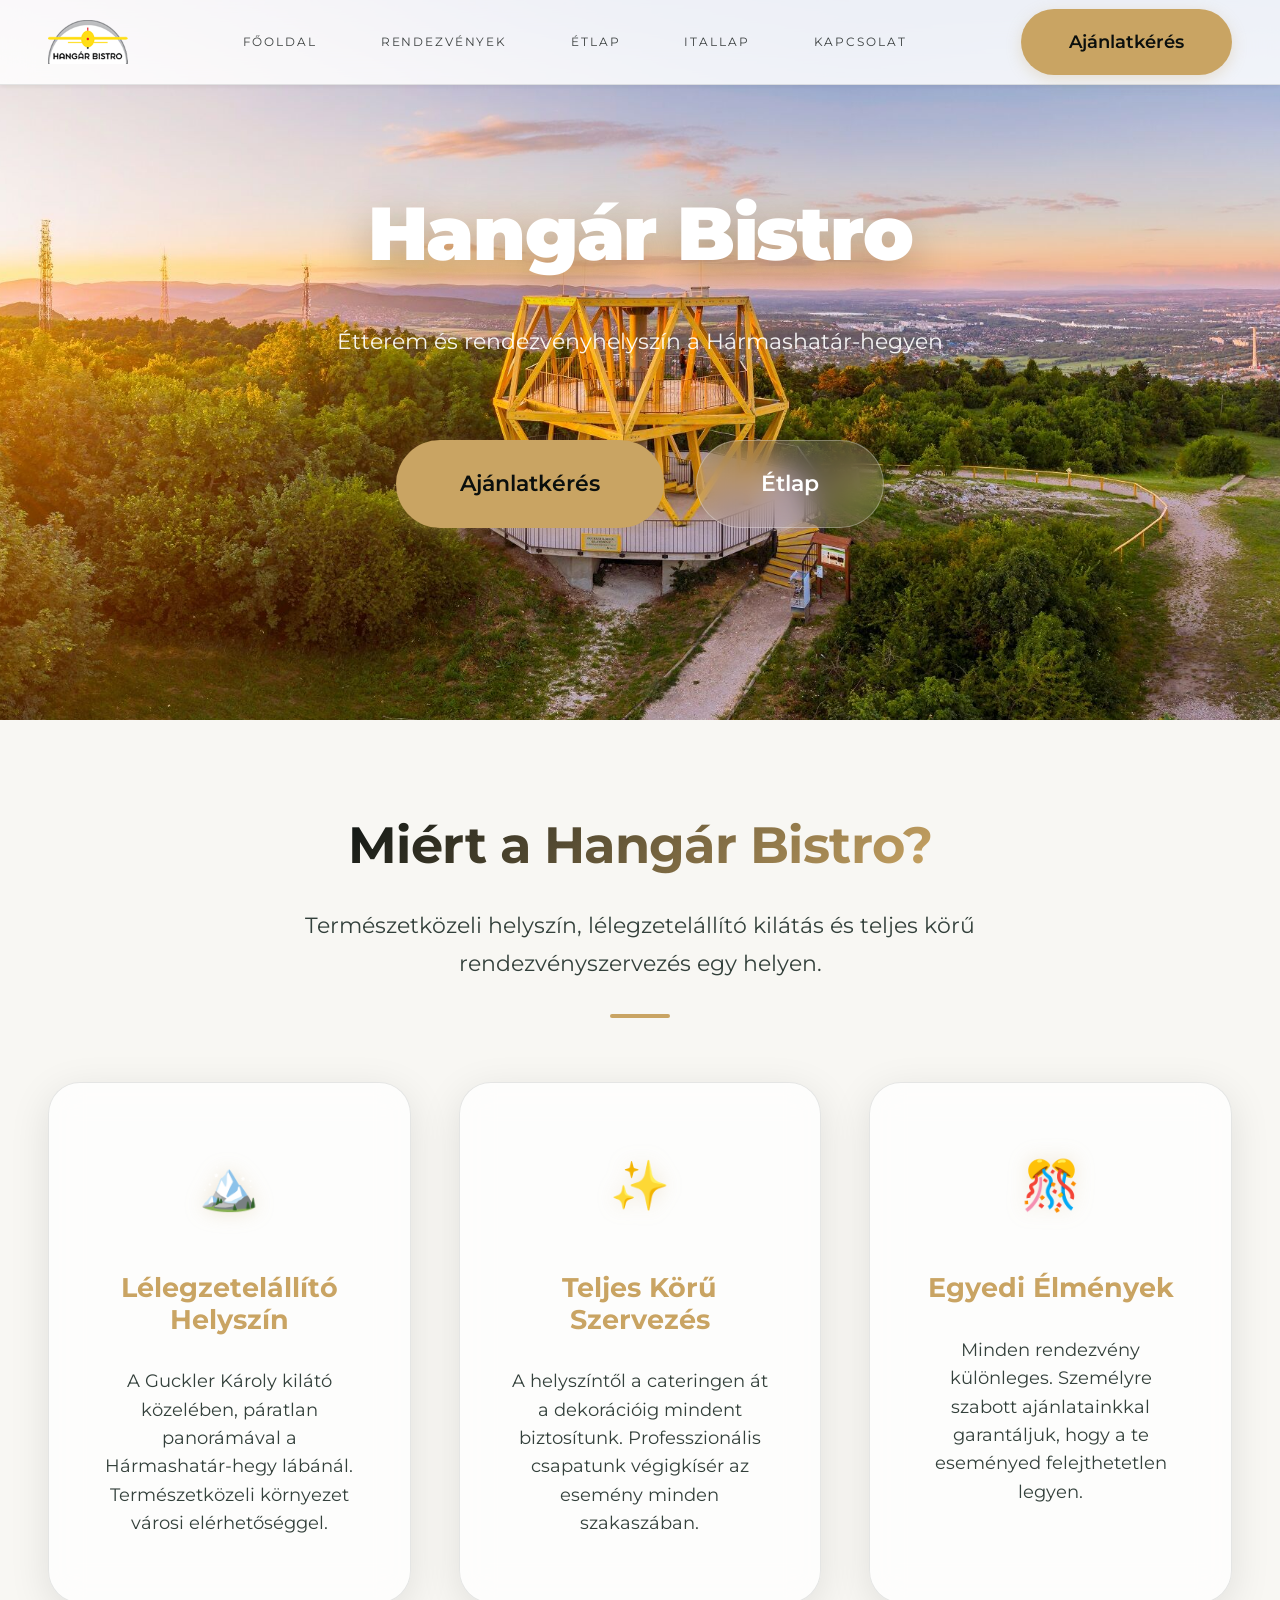
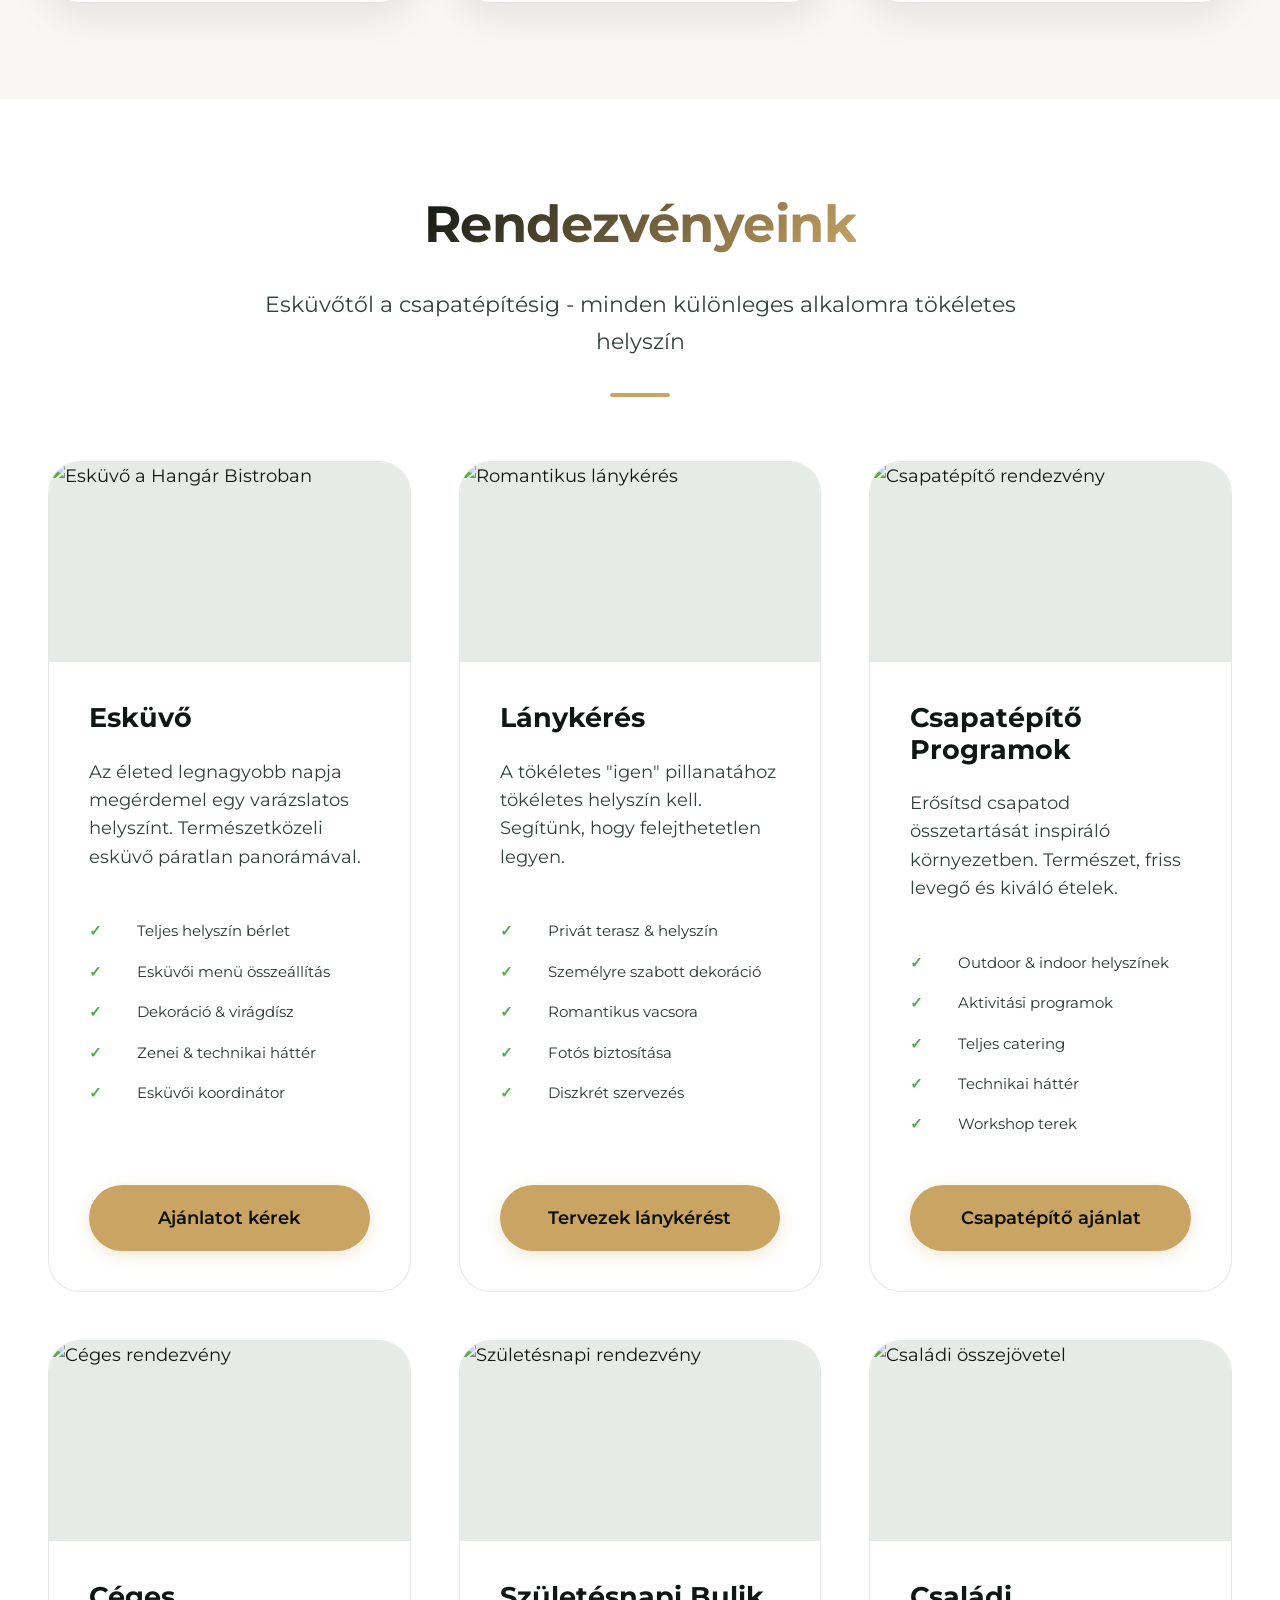
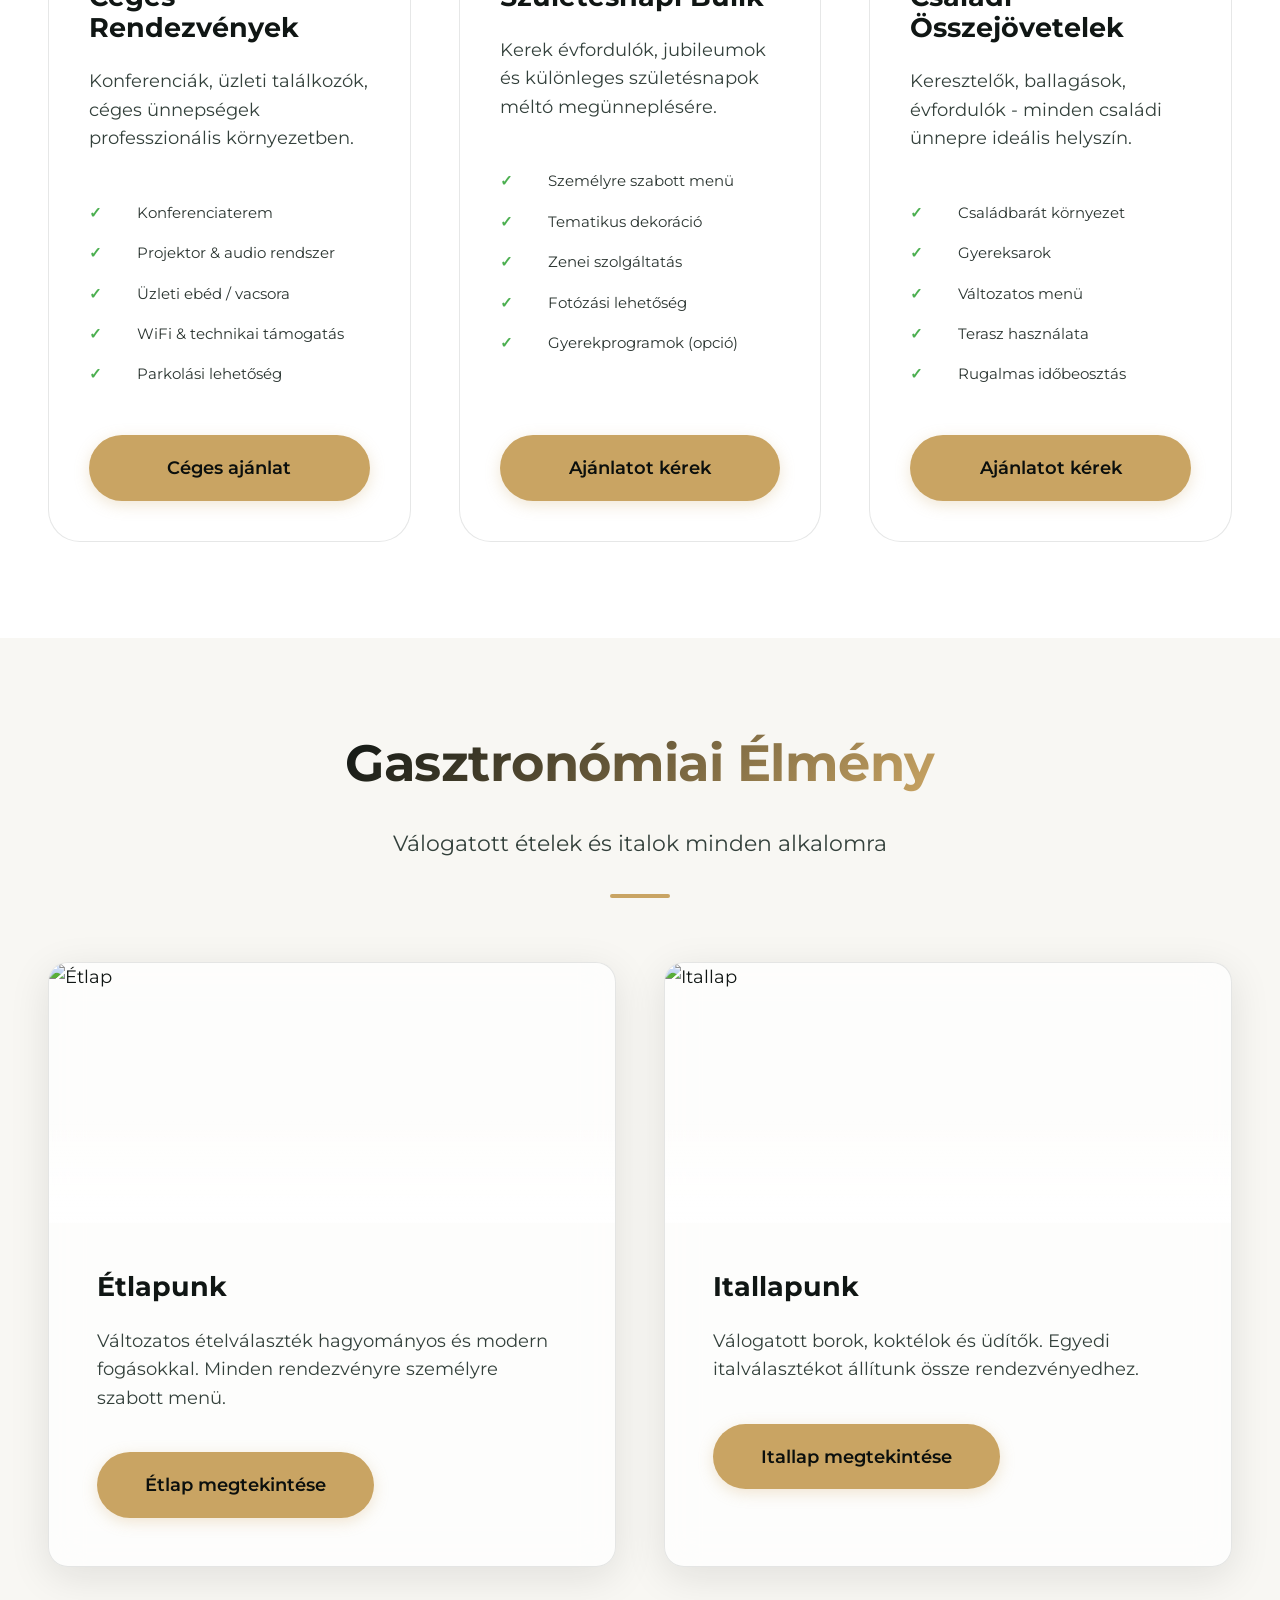
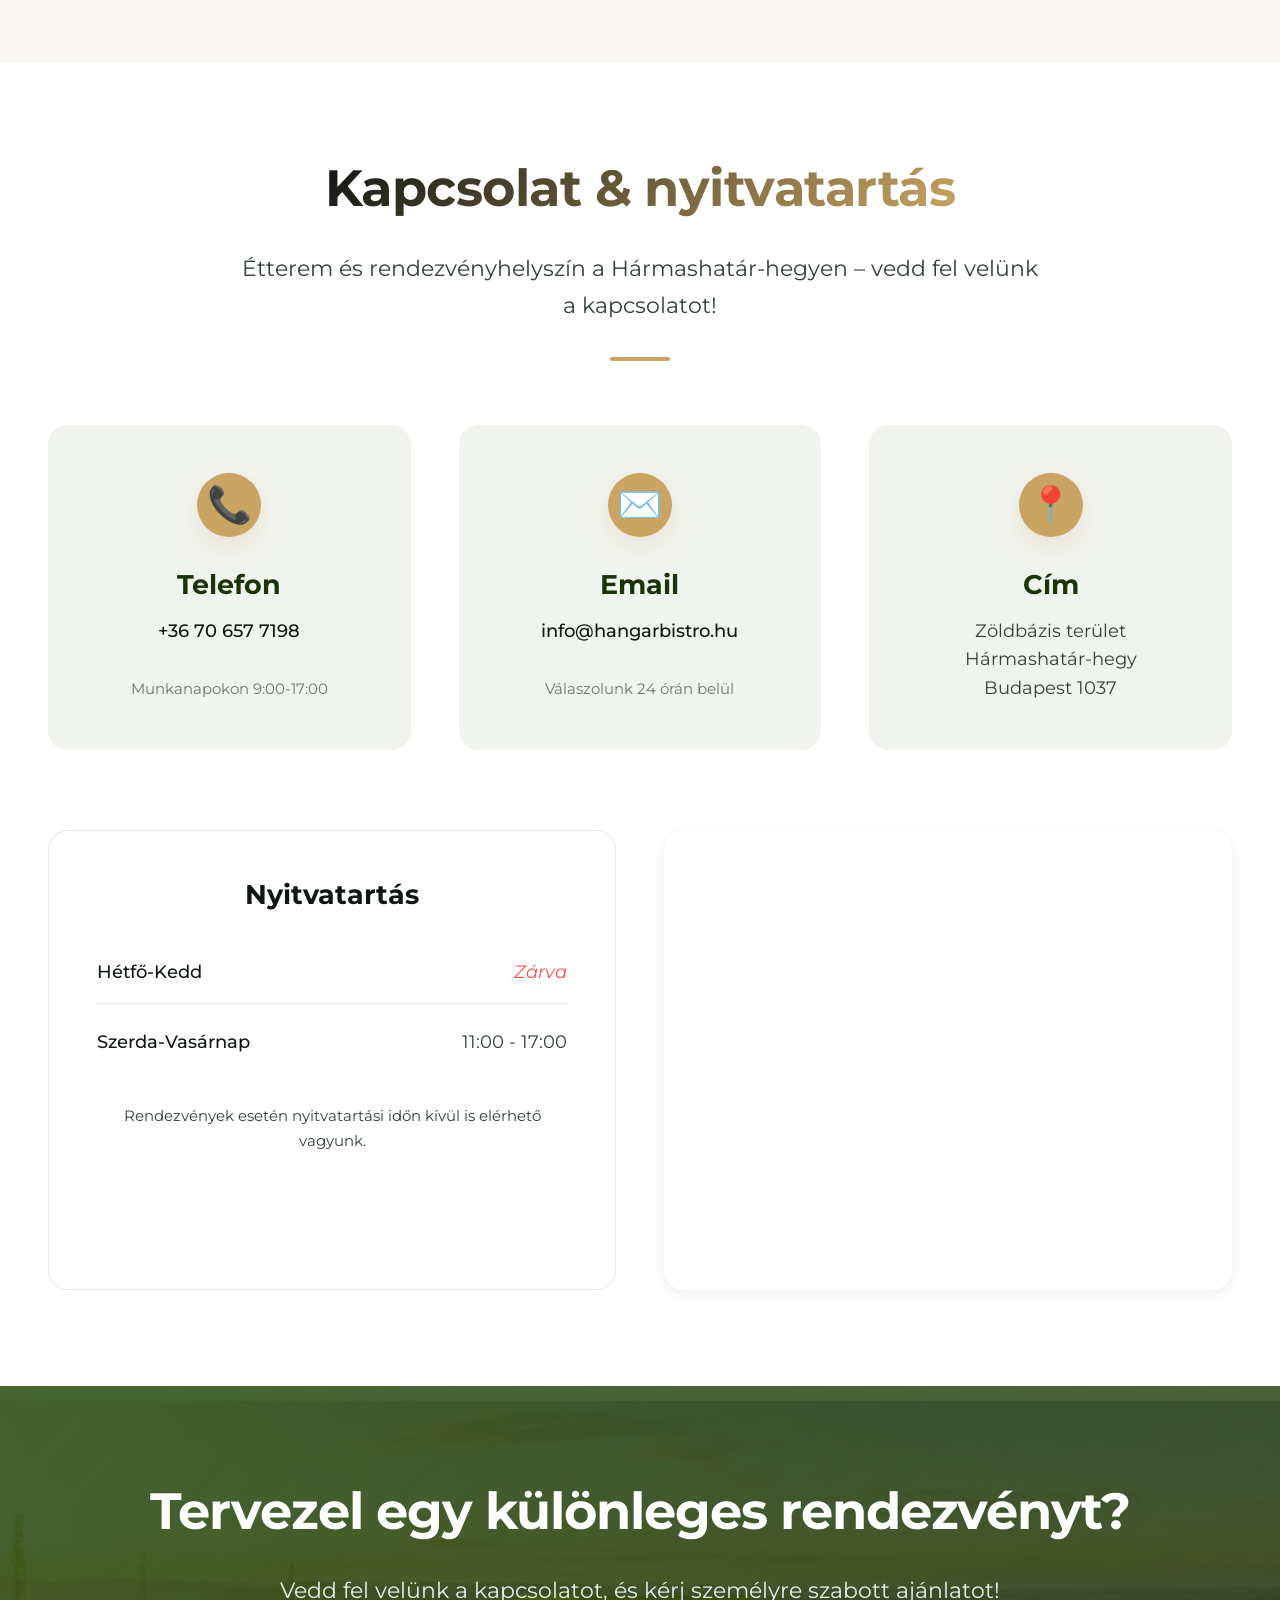
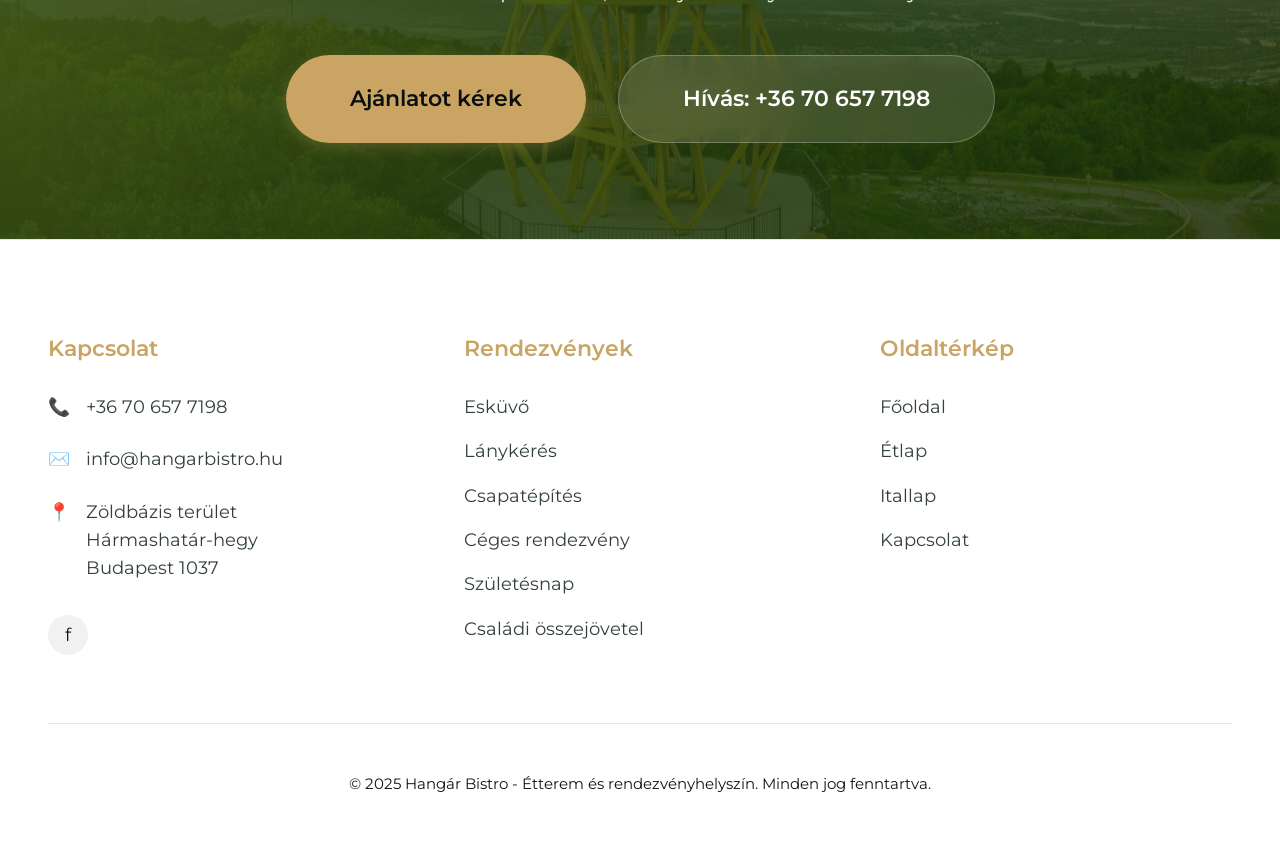
==== index.html @ ff241c0f "Initial commits" ====
<!DOCTYPE html>
<html lang="hu">

<head>
  <meta charset="UTF-8">
  <meta name="viewport" content="width=device-width, initial-scale=1.0">

  <!-- Primary Meta Tags -->
  <title>Hangár Bistro | Étterem és rendezvényhelyszín a Hármashatár-hegyen - Esküvő, Lánykérés, Csapatépítés</title>
  <meta name="title" content="Hangár Bistro | Étterem és rendezvényhelyszín a Hármashatár-hegyen">
  <meta name="description"
    content="Étterem és egyedi rendezvényhelyszín természetközeli környezetben. Esküvők, lánykérések, csapatépítő programok és céges rendezvények – lélegzetelállító kilátással a Hármashatár-hegyen.">
  <meta name="keywords"
    content="étterem budapest, rendezvényhelyszín budapest, esküvői helyszín, lánykérés helyszín, csapatépítés budapest, céges rendezvény, hármashatár-hegy, természetközeli rendezvény">

  <!-- Open Graph -->
  <meta property="og:type" content="website">
  <meta property="og:url" content="https://hangarbistro.hu/">
  <meta property="og:title" content="Hangár Bistro | Étterem és rendezvényhelyszín a Hármashatár-hegyen">
  <meta property="og:description"
    content="Étterem és egyedi rendezvényhelyszín természetközeli környezetben. Esküvők, lánykérések, csapatépítő programok és céges rendezvények.">
  <meta property="og:image" content="https://hangarbistro.hu/assets/images/hero/guckler-kilato.webp">

  <!-- Canonical -->
  <link rel="canonical" href="https://hangarbistro.hu/">

  <!-- Theme Color -->
  <meta name="theme-color" content="#F8F7F3">

  <!-- Fonts -->
  <link rel="preconnect" href="https://fonts.googleapis.com">
  <link rel="preconnect" href="https://fonts.gstatic.com" crossorigin>
  <link
    href="https://fonts.googleapis.com/css2?family=Montserrat:wght@400;500;600;700;800;900&family=Open+Sans:wght@400;500;600;700&display=swap"
    rel="stylesheet">

  <!-- Styles -->
  <link rel="stylesheet" href="/assets/css/variables.css">
  <link rel="stylesheet" href="/assets/css/reset.css">
  <link rel="stylesheet" href="/assets/css/base.css">
  <link rel="stylesheet" href="/assets/css/components.css">
  <link rel="stylesheet" href="/assets/css/layout.css">
  <link rel="stylesheet" href="/assets/css/pages.css">


  <!-- Structured Data -->
  <script type="application/ld+json">
  {
    "@context": "https://schema.org",
    "@type": ["Restaurant", "EventVenue"],
    "name": "Hangár Bistro",
    "image": "https://hangarbistro.hu/assets/images/hero/guckler-kilato.webp",
    "url": "https://hangarbistro.hu",
    "telephone": "+36706577198",
    "email": "info@hangarbistro.hu",
    "address": {
      "@type": "PostalAddress",
      "streetAddress": "Zöldbázis terület, Hármashatár-hegy",
      "addressLocality": "Budapest",
      "postalCode": "1037",
      "addressCountry": "HU"
    },
    "description": "Étterem és egyedi rendezvényhelyszín természetközeli környezetben - esküvők, lánykérések, csapatépítő programok és céges rendezvények",
    "sameAs": ["https://www.facebook.com/hangarbistro"]
  }
  </script>
</head>

<body>
  <a href="#main-content" class="skip-link">Ugrás a tartalomhoz</a>

  <!-- Navigation -->
  <header class="navbar">
    <div class="container navbar__container">
      <a href="/" class="navbar__logo">
        <img src="/assets/images/logo.png" alt="Hangár Bistro logó" width="150" height="50">
      </a>

      <nav class="navbar__menu" aria-label="Főmenü">
        <a href="/" class="navbar__link navbar__link--active">Főoldal</a>
        <a href="/rendezvények.html" class="navbar__link">Rendezvények</a>
        <a href="/etlap.html" class="navbar__link">Étlap</a>
        <a href="/itallap.html" class="navbar__link">Itallap</a>
        <a href="/#kapcsolat" class="navbar__link">Kapcsolat</a>
      </nav>

      <a href="/#kapcsolat" class="btn btn-primary navbar__cta">Ajánlatkérés</a>

      <button class="navbar__toggle" aria-label="Menü megnyitása" aria-expanded="false" aria-controls="mobile-menu">
        <span></span>
        <span></span>
        <span></span>
      </button>
    </div>

    <!-- Mobile Menu -->
    <nav class="navbar__mobile" id="mobile-menu" aria-hidden="true">
      <div class="navbar__mobile-header">
        <img src="/assets/images/logo.png" alt="Hangár Bistro" style="height: 34px;">
        <button class="navbar__mobile-close" aria-label="Menü bezárása">×</button>
      </div>
      <div class="navbar__mobile-menu">
        <a href="/" class="navbar__mobile-link navbar__mobile-link--active">Főoldal</a>
        <a href="/rendezvények.html" class="navbar__mobile-link">Rendezvények</a>
        <a href="/etlap.html" class="navbar__mobile-link">Étlap</a>
        <a href="/itallap.html" class="navbar__mobile-link">Itallap</a>
        <a href="/#kapcsolat" class="navbar__mobile-link">Kapcsolat</a>
      </div>
      <a href="/#kapcsolat" class="btn btn-primary btn-block">Ajánlatkérés</a>
    </nav>

    <div class="navbar__backdrop"></div>
  </header>

  <!-- Main Content -->
  <main id="main-content">

    <!-- Hero Section -->
    <section class="hero">
      <div class="parallax-layer parallax-layer--bg"></div>
      <div class="hero__overlay"></div>
      <div class="hero__content container">
        <h1 class="hero__title">Hangár Bistro</h1>
        <p class="hero__subtitle">Étterem és rendezvényhelyszín a Hármashatár-hegyen</p>
        <div class="hero__cta">
          <a href="/#kapcsolat" class="btn btn-primary btn-lg">Ajánlatkérés</a>
          <a href="/etlap.html" class="btn btn-secondary btn-lg">Étlap</a>
        </div>
      </div>
    </section>

    <!-- Features Section -->
    <section class="section">
      <div class="container">
        <div class="section__header">
          <h2 class="section__title">Miért a Hangár Bistro?</h2>
          <p class="section__subtitle">
            Természetközeli helyszín, lélegzetelállító kilátás és teljes körű rendezvényszervezés egy helyen.
          </p>
        </div>

        <div class="pillars">
          <div class="pillar">
            <div class="pillar__icon">🏔️</div>
            <h3 class="pillar__title">Lélegzetelállító Helyszín</h3>
            <p class="pillar__description">
              A Guckler Károly kilátó közelében, páratlan panorámával a Hármashatár-hegy lábánál. Természetközeli
              környezet városi elérhetőséggel.
            </p>
          </div>

          <div class="pillar">
            <div class="pillar__icon">✨</div>
            <h3 class="pillar__title">Teljes Körű Szervezés</h3>
            <p class="pillar__description">
              A helyszíntől a cateringen át a dekorációig mindent biztosítunk. Professzionális csapatunk végigkísér az
              esemény minden szakaszában.
            </p>
          </div>

          <div class="pillar">
            <div class="pillar__icon">🎊</div>
            <h3 class="pillar__title">Egyedi Élmények</h3>
            <p class="pillar__description">
              Minden rendezvény különleges. Személyre szabott ajánlatainkkal garantáljuk, hogy a te eseményed
              felejthetetlen legyen.
            </p>
          </div>
        </div>
      </div>
    </section>

    <!-- Event Types Section -->
    <section class="section section--alt">
      <div class="container">
        <div class="section__header">
          <h2 class="section__title">Rendezvényeink</h2>
          <p class="section__subtitle">
            Esküvőtől a csapatépítésig - minden különleges alkalomra tökéletes helyszín
          </p>
        </div>

        <div class="grid grid--3">
          <!-- Esküvő -->
          <article class="service-card">
            <div class="service-card__image">
              <img src="https://images.unsplash.com/photo-1519741497674-611481863552?w=800&q=80"
                alt="Esküvő a Hangár Bistroban" width="800" height="600" loading="lazy">
            </div>
            <div class="service-card__content">
              <h3 class="service-card__title">Esküvő</h3>
              <p class="service-card__description">
                Az életed legnagyobb napja megérdemel egy varázslatos helyszínt. Természetközeli esküvő páratlan
                panorámával.
              </p>
              <ul class="service-card__features">
                <li>Teljes helyszín bérlet</li>
                <li>Esküvői menü összeállítás</li>
                <li>Dekoráció & virágdísz</li>
                <li>Zenei & technikai háttér</li>
                <li>Esküvői koordinátor</li>
              </ul>
              <div class="service-card__cta">
                <a href="/#kapcsolat" class="btn btn-primary btn-block">Ajánlatot kérek</a>
              </div>
            </div>
          </article>

          <!-- Lánykérés -->
          <article class="service-card">
            <div class="service-card__image">
              <img src="https://images.unsplash.com/photo-1522673607200-164d1b6ce486?w=800&q=80"
                alt="Romantikus lánykérés" width="800" height="600" loading="lazy">
            </div>
            <div class="service-card__content">
              <h3 class="service-card__title">Lánykérés</h3>
              <p class="service-card__description">
                A tökéletes "igen" pillanatához tökéletes helyszín kell. Segítünk, hogy felejthetetlen legyen.
              </p>
              <ul class="service-card__features">
                <li>Privát terasz & helyszín</li>
                <li>Személyre szabott dekoráció</li>
                <li>Romantikus vacsora</li>
                <li>Fotós biztosítása</li>
                <li>Diszkrét szervezés</li>
              </ul>
              <div class="service-card__cta">
                <a href="/#kapcsolat" class="btn btn-primary btn-block">Tervezek lánykérést</a>
              </div>
            </div>
          </article>

          <!-- Csapatépítő -->
          <article class="service-card">
            <div class="service-card__image">
              <img src="https://images.unsplash.com/photo-1552664730-d307ca884978?w=800&q=80"
                alt="Csapatépítő rendezvény" width="800" height="600" loading="lazy">
            </div>
            <div class="service-card__content">
              <h3 class="service-card__title">Csapatépítő Programok</h3>
              <p class="service-card__description">
                Erősítsd csapatod összetartását inspiráló környezetben. Természet, friss levegő és kiváló ételek.
              </p>
              <ul class="service-card__features">
                <li>Outdoor & indoor helyszínek</li>
                <li>Aktivitási programok</li>
                <li>Teljes catering</li>
                <li>Technikai háttér</li>
                <li>Workshop terek</li>
              </ul>
              <div class="service-card__cta">
                <a href="/#kapcsolat" class="btn btn-primary btn-block">Csapatépítő ajánlat</a>
              </div>
            </div>
          </article>

          <!-- Céges rendezvény -->
          <article class="service-card">
            <div class="service-card__image">
              <img src="https://images.unsplash.com/photo-1511795409834-ef04bbd61622?w=800&q=80" alt="Céges rendezvény"
                width="800" height="600" loading="lazy">
            </div>
            <div class="service-card__content">
              <h3 class="service-card__title">Céges Rendezvények</h3>
              <p class="service-card__description">
                Konferenciák, üzleti találkozók, céges ünnepségek professzionális környezetben.
              </p>
              <ul class="service-card__features">
                <li>Konferenciaterem</li>
                <li>Projektor & audio rendszer</li>
                <li>Üzleti ebéd / vacsora</li>
                <li>WiFi & technikai támogatás</li>
                <li>Parkolási lehetőség</li>
              </ul>
              <div class="service-card__cta">
                <a href="/#kapcsolat" class="btn btn-primary btn-block">Céges ajánlat</a>
              </div>
            </div>
          </article>

          <!-- Születésnap -->
          <article class="service-card">
            <div class="service-card__image">
              <img src="https://images.unsplash.com/photo-1530103043960-ef38714abb15?w=800&q=80"
                alt="Születésnapi rendezvény" width="800" height="600" loading="lazy">
            </div>
            <div class="service-card__content">
              <h3 class="service-card__title">Születésnapi Bulik</h3>
              <p class="service-card__description">
                Kerek évfordulók, jubileumok és különleges születésnapok méltó megünneplésére.
              </p>
              <ul class="service-card__features">
                <li>Személyre szabott menü</li>
                <li>Tematikus dekoráció</li>
                <li>Zenei szolgáltatás</li>
                <li>Fotózási lehetőség</li>
                <li>Gyerekprogramok (opció)</li>
              </ul>
              <div class="service-card__cta">
                <a href="/#kapcsolat" class="btn btn-primary btn-block">Ajánlatot kérek</a>
              </div>
            </div>
          </article>

          <!-- Családi rendezvények -->
          <article class="service-card">
            <div class="service-card__image">
              <img src="https://images.unsplash.com/photo-1511795409834-ef04bbd61622?w=800&q=80"
                alt="Családi összejövetel" width="800" height="600" loading="lazy">
            </div>
            <div class="service-card__content">
              <h3 class="service-card__title">Családi Összejövetelek</h3>
              <p class="service-card__description">
                Keresztelők, ballagások, évfordulók - minden családi ünnepre ideális helyszín.
              </p>
              <ul class="service-card__features">
                <li>Családbarát környezet</li>
                <li>Gyereksarok</li>
                <li>Változatos menü</li>
                <li>Terasz használata</li>
                <li>Rugalmas időbeosztás</li>
              </ul>
              <div class="service-card__cta">
                <a href="/#kapcsolat" class="btn btn-primary btn-block">Ajánlatot kérek</a>
              </div>
            </div>
          </article>
        </div>
      </div>
    </section>

    <!-- Étlap & Itallap CTA -->
    <section class="section">
      <div class="container">
        <div class="section__header">
          <h2 class="section__title">Gasztronómiai Élmény</h2>
          <p class="section__subtitle">
            Válogatott ételek és italok minden alkalomra
          </p>
        </div>

        <div class="grid grid--2">
          <div class="card">
            <div class="card__image">
              <img src="https://images.unsplash.com/photo-1414235077428-338989a2e8c0?w=800&q=80" alt="Étlap" width="800"
                height="600" loading="lazy">
            </div>
            <div class="card__content">
              <h3 class="card__title">Étlapunk</h3>
              <p class="card__description">
                Változatos ételválaszték hagyományos és modern fogásokkal. Minden rendezvényre személyre szabott menü.
              </p>
              <a href="/etlap.html" class="btn btn-primary">Étlap megtekintése</a>
            </div>
          </div>

          <div class="card">
            <div class="card__image">
              <img src="https://images.unsplash.com/photo-1514362545857-3bc16c4c7d1b?w=800&q=80" alt="Itallap"
                width="800" height="600" loading="lazy">
            </div>
            <div class="card__content">
              <h3 class="card__title">Itallapunk</h3>
              <p class="card__description">
                Válogatott borok, koktélok és üdítők. Egyedi italválasztékot állítunk össze rendezvényedhez.
              </p>
              <a href="/itallap.html" class="btn btn-primary">Itallap megtekintése</a>
            </div>
          </div>
        </div>
      </div>
    </section>

    <!-- Kapcsolat + Nyitvatartás -->
    <section class="section section--alt" id="kapcsolat">
      <div class="container">
        <div class="section__header">
          <h2 class="section__title">Kapcsolat & nyitvatartás</h2>
          <p class="section__subtitle">
            Étterem és rendezvényhelyszín a Hármashatár-hegyen – vedd fel velünk a kapcsolatot!
          </p>
        </div>

        <div class="contact-methods">
          <div class="contact-method">
            <div class="contact-method__icon">📞</div>
            <h3 class="contact-method__title">Telefon</h3>
            <p class="contact-method__link">
              <a href="tel:+36706577198">+36 70 657 7198</a>
            </p>
            <p style="font-size: var(--font-size-sm); color: var(--color-text-muted); margin-top: var(--space-2);">
              Munkanapokon 9:00-17:00
            </p>
          </div>

          <div class="contact-method">
            <div class="contact-method__icon">✉️</div>
            <h3 class="contact-method__title">Email</h3>
            <p class="contact-method__link">
              <a href="mailto:info@hangarbistro.hu">info@hangarbistro.hu</a>
            </p>
            <p style="font-size: var(--font-size-sm); color: var(--color-text-muted); margin-top: var(--space-2);">
              Válaszolunk 24 órán belül
            </p>
          </div>

          <div class="contact-method">
            <div class="contact-method__icon">📍</div>
            <h3 class="contact-method__title">Cím</h3>
            <p style="color: var(--color-text-secondary); text-align: center; margin: 0;">
              Zöldbázis terület<br>
              Hármashatár-hegy<br>
              Budapest 1037
            </p>
          </div>
        </div>

        <div class="grid grid--2 contact-info-grid" style="margin-top: var(--space-8);">
          <div class="opening-hours">
            <h3 class="opening-hours__title">Nyitvatartás</h3>
            <ul class="opening-hours__list">
              <li class="opening-hours__item">
                <span class="opening-hours__day">Hétfő-Kedd</span>
                <span class="opening-hours__time opening-hours__time--closed">Zárva</span>
              </li>
              <li class="opening-hours__item">
                <span class="opening-hours__day">Szerda-Vasárnap</span>
                <span class="opening-hours__time">11:00 - 17:00</span>
              </li>
            </ul>
            <p style="text-align: center; margin-top: var(--space-4); color: var(--color-text-secondary); font-size: var(--font-size-sm);">
              Rendezvények esetén nyitvatartási időn kívül is elérhető vagyunk.
            </p>
          </div>

          <div class="location-map">
            <iframe
              src="https://www.google.com/maps/embed?pb=!1m18!1m12!1m3!1d21442.87!2d19.0124!3d47.5698!2m3!1f0!2f0!3f0!3m2!1i1024!2i768!4f13.1!3m3!1m2!1s0x0%3A0x0!2zNDfCsDM0JzExLjMiTiAxOcKwMDAnNDQuNiJF!5e0!3m2!1shu!2shu!4v1234567890"
              width="100%" height="450" style="border:0;" allowfullscreen="" loading="lazy"
              referrerpolicy="no-referrer-when-downgrade" title="Hangár Bistro helyszín térképen"></iframe>
          </div>
        </div>

      </div>
    </section>

    <!-- CTA Banner -->
    <section class="cta-banner">
      <div class="container">
        <h2 class="cta-banner__title">Tervezel egy különleges rendezvényt?</h2>
        <p class="cta-banner__subtitle">
          Vedd fel velünk a kapcsolatot, és kérj személyre szabott ajánlatot!
        </p>
        <div class="cta-banner__actions">
          <a href="/#kapcsolat" class="btn btn-primary btn-lg">Ajánlatot kérek</a>
          <a href="tel:+36706577198" class="btn btn-secondary btn-lg">Hívás: +36 70 657 7198</a>
        </div>
      </div>
    </section>

  </main>

  <!-- Footer -->
  <footer class="footer">
    <div class="container">
      <div class="footer__content">
        <div class="footer__column">
          <h3>Kapcsolat</h3>
          <div class="footer__contact-item">
            <span>📞</span>
            <div><a href="tel:+36706577198">+36 70 657 7198</a></div>
          </div>
          <div class="footer__contact-item">
            <span>✉️</span>
            <div><a href="mailto:info@hangarbistro.hu">info@hangarbistro.hu</a></div>
          </div>
          <div class="footer__contact-item">
            <span>📍</span>
            <div>Zöldbázis terület<br>Hármashatár-hegy<br>Budapest 1037</div>
          </div>
          <div class="footer__social">
            <a href="https://www.facebook.com/hangarbistro" class="footer__social-link" aria-label="Facebook"
              target="_blank" rel="noopener">
              <span>f</span>
            </a>
          </div>
        </div>

        <div class="footer__column">
          <h3>Rendezvények</h3>
          <a href="/rendezvények.html" class="footer__link">Esküvő</a>
          <a href="/rendezvények.html" class="footer__link">Lánykérés</a>
          <a href="/rendezvények.html" class="footer__link">Csapatépítés</a>
          <a href="/rendezvények.html" class="footer__link">Céges rendezvény</a>
          <a href="/rendezvények.html" class="footer__link">Születésnap</a>
          <a href="/rendezvények.html" class="footer__link">Családi összejövetel</a>
        </div>

        <div class="footer__column">
          <h3>Oldaltérkép</h3>
          <a href="/" class="footer__link">Főoldal</a>
          <a href="/etlap.html" class="footer__link">Étlap</a>
          <a href="/itallap.html" class="footer__link">Itallap</a>
          <a href="/#kapcsolat" class="footer__link">Kapcsolat</a>
        </div>
      </div>

      <div class="footer__bottom">
        <p>&copy; 2025 Hangár Bistro - Étterem és rendezvényhelyszín. Minden jog fenntartva.</p>
      </div>
    </div>
  </footer>

  <!-- Scripts -->
  <script>
    // Hero parallax: csak függőleges (fel-le) mozgás, remegés nélkül.
    (function () {
      'use strict';

      const navbar = document.querySelector('.navbar');
      const hero = document.querySelector('.hero');
      const bgLayer = document.querySelector('.parallax-layer--bg');
      if (!navbar && (!hero || !bgLayer)) return;

      let ticking = false;

      function update() {
        ticking = false;

        if (navbar) {
          if (window.scrollY > 50) navbar.classList.add('navbar--scrolled');
          else navbar.classList.remove('navbar--scrolled');
        }

        if (!hero || !bgLayer) return;

        const scrollTop = window.pageYOffset || document.documentElement.scrollTop || 0;
        const heroHeight = Math.max(1, hero.offsetHeight);
        const clamped = Math.min(scrollTop, heroHeight);
        const y = clamped * 0.32;

        bgLayer.style.transform = `translate3d(0, ${y}px, 0) scale(1.1)`;
      }

      function requestTick() {
        if (ticking) return;
        ticking = true;
        window.requestAnimationFrame(update);
      }

      window.addEventListener('scroll', requestTick, { passive: true });
      window.addEventListener('resize', requestTick);
      requestTick();
    })();
  </script>
  <script src="/assets/js/navigation.js" defer></script>
  <script src="/assets/js/main.js" defer></script>
</body>

</html>
---- assets/css/variables.css ----
/* ================================
   HANGÁR BISTRO - DESIGN TOKENS
   ================================ */

:root {
  /* ========== COLOR PALETTE ========== */
  /* Elegant Daylight - Bright, Clean, Premium */

  /* Backgrounds */
  --color-bg-primary: #F8F7F3;
  --color-bg-secondary: #FFFFFF;
  --color-bg-tertiary: #F1F3EF;

  /* Text Colors */
  --color-text-primary: #101614;
  --color-text-secondary: #33403B;
  --color-text-muted: #6B7872;
  --color-text-dark: #0B0F0D;

  /* Accent - Champagne Gold */
  --color-accent: #C9A463;
  --color-accent-hover: #D4B475;
  --color-accent-light: #F2D9A7;
  --color-accent-glow: rgba(201, 164, 99, 0.28);

  /* Glassmorphism Tokens */
  --glass-bg: rgba(255, 255, 255, 0.72);
  --glass-border: rgba(16, 22, 20, 0.10);
  --glass-blur: blur(16px);
  --glass-shadow: 0 10px 40px rgba(16, 22, 20, 0.10);

  /* Neutrals */
  --color-white: #FFFFFF;
  --color-black: #000000;

  /* Legacy color mappings for compatibility */
  --color-primary: #2D5016;
  --color-primary-light: #3D6B20;
  --color-primary-dark: #1A3309;
  --color-secondary: var(--color-accent);

  /* Grays */
  --color-gray-100: #F3F5F3;
  --color-gray-200: #E7EBE8;
  --color-gray-300: #D4DBD7;
  --color-gray-400: #A7B2AC;
  --color-gray-500: #6B7872;
  --color-gray-600: #4B5A54;
  --color-gray-700: #2B3531;
  --color-gray-800: #101614;
  --color-light: #F1F3EF;

  /* Semantic Colors */
  --color-success: #4CAF50;
  --color-error: #FF5252;
  --color-warning: #FFAB40;
  --color-info: #40C4FF;


  /* ========== TYPOGRAPHY ========== */

  /* Font Families */
  --font-heading: 'Montserrat', sans-serif;
  --font-body: 'Montserrat', sans-serif;

  /* Font Sizes - Refined Fluid Typography */
  --font-size-xs: clamp(0.75rem, 0.05vw + 0.74rem, 0.8rem);
  --font-size-sm: clamp(0.875rem, 0.13vw + 0.85rem, 1rem);
  --font-size-base: clamp(1rem, 0.2vw + 0.95rem, 1.125rem);
  --font-size-lg: clamp(1.125rem, 0.4vw + 1.03rem, 1.375rem);
  --font-size-xl: clamp(1.25rem, 0.7vw + 1.15rem, 1.75rem);
  --font-size-2xl: clamp(1.5rem, 1.2vw + 1.3rem, 2.5rem);
  --font-size-3xl: clamp(2rem, 2vw + 1.6rem, 3.5rem);
  --font-size-4xl: clamp(2.5rem, 4vw + 1.5rem, 5.5rem);

  /* Font Weights */
  --font-weight-regular: 400;
  --font-weight-medium: 500;
  --font-weight-semibold: 600;
  --font-weight-bold: 700;
  --font-weight-black: 900;

  /* Line Heights */
  --line-height-tight: 1.15;
  --line-height-base: 1.6;
  --line-height-relaxed: 1.75;

  /* Letter Spacing */
  --letter-spacing-tight: -0.02em;


  /* ========== SPACING ========== */

  --space-0: 0;
  --space-1: 0.5rem;
  --space-2: 1rem;
  --space-3: 1.5rem;
  --space-4: 2rem;
  --space-5: 2.5rem;
  --space-6: 3rem;
  --space-8: 4rem;
  --space-10: 5rem;
  --space-12: 6rem;
  --space-16: 8rem;
  --space-20: 10rem;
  --space-24: 12rem;

  /* Container Widths */
  --container-sm: 768px;
  --container-md: 1024px;
  --container-lg: 1280px;
  --container-xl: 1440px;

  /* Readability */
  --content-width: 720px;


  /* ========== BORDER RADIUS ========== */

  --radius-sm: 0.375rem;
  --radius-base: 0.75rem;
  --radius-lg: 1.25rem;
  --radius-xl: 2rem;
  --radius-full: 9999px;


  /* ========== SHADOWS ========== */

  --shadow-sm: 0 2px 4px rgba(16, 22, 20, 0.06);
  --shadow-base: 0 4px 12px rgba(16, 22, 20, 0.08);
  --shadow-md: 0 8px 24px rgba(16, 22, 20, 0.12);
  --shadow-lg: 0 16px 48px rgba(16, 22, 20, 0.14);
  --shadow-xl: 0 24px 64px rgba(16, 22, 20, 0.18);
  --shadow-glow: 0 0 18px var(--color-accent-glow);


  /* ========== TRANSITIONS ========== */

  --transition-fast: 200ms cubic-bezier(0.4, 0, 0.2, 1);
  --transition-base: 400ms cubic-bezier(0.4, 0, 0.2, 1);
  --transition-slow: 700ms cubic-bezier(0.4, 0, 0.2, 1);

  --ease-in: cubic-bezier(0.4, 0, 1, 1);
  --ease-out: cubic-bezier(0, 0, 0.2, 1);
  --ease-in-out: cubic-bezier(0.4, 0, 0.2, 1);


  /* ========== Z-INDEX SCALE ========== */

  --z-below: -1;
  --z-default: 1;
  --z-dropdown: 100;
  --z-sticky: 200;
  --z-fixed: 300;
  --z-modal-backdrop: 400;
  --z-modal: 500;
  --z-popover: 600;
  --z-tooltip: 700;


  /* ========== BREAKPOINTS ========== */
  /* Használat media query-ben: @media (min-width: 768px) { ... } */

  --breakpoint-sm: 640px;
  --breakpoint-md: 768px;
  --breakpoint-lg: 1024px;
  --breakpoint-xl: 1280px;
  --breakpoint-2xl: 1536px;
}


/* ========== DARK MODE SUPPORT (későbbi használatra) ========== */

@media (prefers-color-scheme: dark) {
  /* Jelenleg nem használjuk, de előkészítve */
}
---- assets/css/base.css ----
/* ================================
html {
  font-size: 100%;
  box-sizing: border-box;
  scroll-behavior: smooth;
}

*, *::before, *::after {
  box-sizing: inherit;
}

/* Body */
body {
  font-family: var(--font-body);
  font-size: var(--font-size-base);
  line-height: var(--line-height-base);
  color: var(--color-text-primary);
  background-color: var(--color-bg-primary);
  -webkit-font-smoothing: antialiased;
  -moz-osx-font-smoothing: grayscale;
  overflow-x: hidden;
}

/* Typography */
/* Typography Base */
h1,
h2,
h3,
h4,
h5,
h6 {
  font-family: var(--font-heading);
  font-weight: var(--font-weight-bold);
  line-height: var(--line-height-tight);
  color: var(--color-text-primary);
  margin-top: 0;
  margin-bottom: var(--space-3);
}

h1 {
  font-size: var(--font-size-4xl);
  letter-spacing: var(--letter-spacing-tight);
}

h2 {
  font-size: var(--font-size-3xl);
  letter-spacing: var(--letter-spacing-tight);
}

h3 {
  font-size: var(--font-size-2xl);
}

h4 {
  font-size: var(--font-size-xl);
}

h5 {
  font-size: var(--font-size-lg);
}

h6 {
  font-size: var(--font-size-base);
}

p {
  margin-bottom: var(--space-4);
  color: var(--color-text-primary);
}

p:last-child {
  margin-bottom: 0;
}

/* Strong & Emphasis */
strong,
b {
  font-weight: var(--font-weight-semibold);
  color: var(--color-text-primary);
}

em,
i {
  font-style: italic;
}

/* Links */
a {
  color: var(--color-text-primary);
  text-decoration: none;
  transition: color var(--transition-fast);
}

a:hover {
  color: var(--color-accent);
}

a:active {
  color: var(--color-text-secondary);
}

/* Small text */
small {
  font-size: var(--font-size-sm);
  color: var(--color-gray-600);
}

/* Blockquote */
blockquote {
  margin: var(--space-6) 0;
  padding: var(--space-4) var(--space-6);
  border-left: 4px solid var(--color-secondary);
  background-color: var(--color-light);
  font-style: italic;
  color: var(--color-gray-700);
}

blockquote p {
  margin-bottom: var(--space-2);
}

blockquote cite {
  display: block;
  margin-top: var(--space-2);
  font-size: var(--font-size-sm);
  font-style: normal;
  color: var(--color-gray-600);
}

/* Code */
code,
pre {
  font-family: 'Courier New', Courier, monospace;
  background-color: var(--color-gray-100);
  border-radius: var(--radius-sm);
}

code {
  padding: 0.125rem 0.25rem;
  font-size: 0.875em;
  color: var(--color-primary-dark);
}

pre {
  padding: var(--space-3);
  overflow-x: auto;
  margin: var(--space-4) 0;
}

pre code {
  padding: 0;
  background: none;
}

/* Lists */
ul,
ol {
  margin-bottom: var(--space-4);
  padding-left: var(--space-5);
}

ul {
  list-style: disc;
}

ol {
  list-style: decimal;
}

li {
  margin-bottom: var(--space-1);
  color: var(--color-text-primary);
}

/* Horizontal Rule */
hr {
  border: none;
  border-top: 1px solid var(--color-gray-200);
  margin: var(--space-8) 0;
}

/* Selection */
::selection {
  background-color: var(--color-accent);
  color: var(--color-text-dark);
}

::-moz-selection {
  background-color: var(--color-accent);
  color: var(--color-text-dark);
}

/* Container */
.container {
  width: 100%;
  max-width: var(--container-lg);
  margin-left: auto;
  margin-right: auto;
  padding-left: var(--space-4);
  padding-right: var(--space-4);
}

@media (min-width: 768px) {
  .container {
    padding-left: var(--space-6);
    padding-right: var(--space-6);
  }
}

.container--sm {
  max-width: var(--container-sm);
}

.container--md {
  max-width: var(--container-md);
}

.container--lg {
  max-width: var(--container-lg);
}

.container--xl {
  max-width: var(--container-xl);
}

/* Skip to content link (accessibility) */
.skip-link {
  position: absolute;
  top: -100px;
  left: var(--space-4);
  z-index: var(--z-tooltip);
  padding: var(--space-2) var(--space-3);
  background-color: var(--color-primary);
  color: var(--color-white);
  font-weight: var(--font-weight-semibold);
  border-radius: var(--radius-base);
  transition: top var(--transition-fast);
}

.skip-link:focus {
  top: var(--space-4);
}

/* Screen reader only */
.sr-only {
  position: absolute;
  width: 1px;
  height: 1px;
  padding: 0;
  margin: -1px;
  overflow: hidden;
  clip: rect(0, 0, 0, 0);
  white-space: nowrap;
  border-width: 0;
}

/* Utility classes */
.text-center {
  text-align: center;
}

.text-left {
  text-align: left;
}

.text-right {
  text-align: right;
}

.font-heading {
  font-family: var(--font-heading);
}

.font-body {
  font-family: var(--font-body);
}

/* Color utilities */
.text-primary {
  color: var(--color-primary);
}

.text-secondary {
  color: var(--color-secondary);
}

.text-accent {
  color: var(--color-accent);
}

.text-muted {
  color: var(--color-gray-600);
}

/* Background utilities */
.bg-white {
  background-color: var(--color-white);
}

.bg-light {
  background-color: var(--color-light);
}

.bg-primary {
  background-color: var(--color-primary);
  color: var(--color-white);
}

.bg-secondary {
  background-color: var(--color-secondary);
  color: var(--color-text-dark);
}
---- assets/css/components.css ----
/* ================================
   COMPONENTS
   ================================ */

/* ========== BUTTONS ========== */

.btn {
  display: inline-flex;
  align-items: center;
  justify-content: center;
  gap: var(--space-2);
  padding: var(--space-3) var(--space-6);
  font-family: var(--font-body);
  font-size: var(--font-size-base);
  font-weight: var(--font-weight-semibold);
  line-height: 1;
  text-align: center;
  text-decoration: none;
  border-radius: var(--radius-full);
  cursor: pointer;
  transition: all var(--transition-base);
  white-space: nowrap;
  position: relative;
  overflow: hidden;
  z-index: 1;
}

.btn::before {
  content: '';
  position: absolute;
  top: 0;
  left: 0;
  width: 100%;
  height: 100%;
  background: linear-gradient(45deg, transparent, rgba(255, 255, 255, 0.1), transparent);
  transform: translateX(-100%);
  transition: transform 0.6s ease;
  z-index: -1;
}

.btn:hover::before {
  transform: translateX(100%);
}

.btn:disabled {
  opacity: 0.5;
  cursor: not-allowed;
}

/* Primary Button - Gold/Brass glow */
.btn-primary {
  background-color: var(--color-accent);
  color: var(--color-text-dark);
  border: none;
  font-weight: 600;
  box-shadow: 0 4px 15px var(--color-accent-glow);
}

.btn-primary:hover:not(:disabled) {
  background-color: var(--color-accent-hover);
  transform: translateY(-2px);
  box-shadow: 0 8px 25px var(--color-accent-glow);
}

/* Secondary Button - Glass */
.btn-secondary {
  background: rgba(16, 22, 20, 0.02);
  color: var(--color-text-primary);
  border: 1px solid var(--glass-border);
  backdrop-filter: var(--glass-blur);
}

.btn-secondary:hover:not(:disabled) {
  background: rgba(16, 22, 20, 0.04);
  border-color: rgba(16, 22, 20, 0.18);
  transform: translateY(-2px);
}

/* Ghost Button */
.btn-ghost {
  background: transparent;
  color: var(--color-text-secondary);
  border: none;
}

.btn-ghost:hover:not(:disabled) {
  color: var(--color-text-primary);
}

/* Button Sizes */
.btn-sm {
  padding: var(--space-2) var(--space-4);
  font-size: var(--font-size-sm);
}

.btn-lg {
  padding: var(--space-4) var(--space-8);
  font-size: var(--font-size-lg);
}

.btn-block {
  width: 100%;
}


/* ========== FORMS ========== */

.form-group {
  margin-bottom: var(--space-5);
}

.form-label {
  display: block;
  margin-bottom: var(--space-2);
  font-weight: var(--font-weight-medium);
  color: var(--color-text-primary);
}

.form-label--required::after {
  content: ' *';
  color: var(--color-error);
}

.form-input,
.form-select,
.form-textarea {
  width: 100%;
  padding: var(--space-3) var(--space-4);
  background-color: var(--color-bg-secondary);
  border: 1px solid var(--glass-border);
  border-radius: var(--radius-base);
  color: var(--color-text-primary);
  box-shadow: var(--shadow-sm);
  transition: border-color var(--transition-fast), box-shadow var(--transition-fast), background-color var(--transition-fast);
}

.form-input::placeholder,
.form-textarea::placeholder {
  color: var(--color-text-muted);
}

.form-select {
  cursor: pointer;
}

.form-textarea {
  resize: vertical;
  min-height: 140px;
}

.form-input:focus-visible,
.form-select:focus-visible,
.form-textarea:focus-visible {
  outline: none;
}

.form-group.is-focused .form-input,
.form-group.is-focused .form-select,
.form-group.is-focused .form-textarea {
  border-color: rgba(45, 80, 22, 0.35);
  box-shadow: 0 0 0 4px rgba(45, 80, 22, 0.12);
}

.form-input:disabled,
.form-select:disabled,
.form-textarea:disabled {
  background-color: var(--color-gray-100);
  cursor: not-allowed;
  opacity: 0.8;
}

.form-checkbox {
  display: flex;
  gap: var(--space-2);
  align-items: flex-start;
}

.form-checkbox input[type="checkbox"] {
  margin-top: 0.25rem;
  accent-color: var(--color-primary);
}

.form-checkbox label {
  color: var(--color-text-secondary);
  font-size: var(--font-size-sm);
  line-height: var(--line-height-base);
  cursor: pointer;
}


/* ========== CARDS ========== */

.card {
  background: var(--glass-bg);
  border: 1px solid var(--glass-border);
  backdrop-filter: var(--glass-blur);
  border-radius: var(--radius-lg);
  box-shadow: var(--glass-shadow);
  overflow: hidden;
  transition: all var(--transition-base);
}

.card:hover {
  transform: translateY(-8px);
  border-color: rgba(16, 22, 20, 0.16);
  box-shadow: var(--shadow-lg);
}

.card__image {
  width: 100%;
  height: 260px;
  overflow: hidden;
  position: relative;
}

.card__image::after {
  content: '';
  position: absolute;
  top: 0;
  left: 0;
  width: 100%;
  height: 100%;
  background: linear-gradient(to bottom, transparent 60%, var(--color-bg-secondary));
}

.card__image img {
  width: 100%;
  height: 100%;
  object-fit: cover;
  transition: transform var(--transition-slow);
}

.card:hover .card__image img {
  transform: scale(1.1);
}

.card__content {
  padding: var(--space-6);
}

.card__title {
  font-size: var(--font-size-xl);
  font-weight: var(--font-weight-bold);
  margin-bottom: var(--space-3);
  color: var(--color-text-primary);
}

.card__description {
  margin-bottom: var(--space-5);
  color: var(--color-text-secondary);
  line-height: var(--line-height-base);
}


/* ========== SECTION ========== */

.section {
  padding: var(--space-10) 0;
}

@media (min-width: 768px) {
  .section {
    padding: var(--space-12) 0;
  }
}

.section--alt {
  background-color: var(--color-bg-secondary);
}

.section__header {
  text-align: center;
  margin-bottom: var(--space-6);
  max-width: 800px;
  margin-left: auto;
  margin-right: auto;
}

@media (min-width: 768px) {
  .section__header {
    margin-bottom: var(--space-8);
  }
}

.section__title {
  font-size: var(--font-size-3xl);
  font-weight: 700;
  margin-bottom: var(--space-4);
  background: linear-gradient(135deg, var(--color-text-primary) 0%, var(--color-accent) 100%);
  -webkit-background-clip: text;
  background-clip: text;
  -webkit-text-fill-color: transparent;
  display: inline-block;
  letter-spacing: -0.01em;
}

.section__subtitle {
  font-size: var(--font-size-lg);
  color: var(--color-text-secondary);
  line-height: var(--line-height-relaxed);
}

.section__header::after {
  content: '';
  display: block;
  width: 60px;
  height: 4px;
  background: var(--color-accent);
  margin: var(--space-4) auto 0;
  border-radius: var(--radius-full);
}


/* ========== GRID ========== */

.grid {
  display: grid;
  gap: var(--space-6);
}

.grid--2 {
  grid-template-columns: 1fr;
}

@media (min-width: 768px) {
  .grid--2 {
    grid-template-columns: repeat(2, 1fr);
  }
}

.grid--3 {
  grid-template-columns: 1fr;
}

@media (min-width: 768px) {
  .grid--3 {
    grid-template-columns: repeat(2, 1fr);
  }
}

@media (min-width: 1024px) {
  .grid--3 {
    grid-template-columns: repeat(3, 1fr);
  }
}


/* ========== SERVICE CARDS (Specialized) ========== */

.service-card {
  display: flex;
  flex-direction: column;
  background: var(--glass-bg);
  border: 1px solid var(--glass-border);
  border-radius: var(--radius-lg);
  overflow: hidden;
  transition: all var(--transition-base);
}

.service-card:hover {
  transform: translateY(-8px);
  box-shadow: var(--shadow-lg);
  border-color: rgba(197, 160, 89, 0.3);
}

.service-card__image {
  height: 250px;
}

.service-card__content {
  padding: var(--space-8);
  flex: 1;
  display: flex;
  flex-direction: column;
}

.service-card__title {
  font-size: var(--font-size-xl);
  color: var(--color-accent);
  margin-bottom: var(--space-4);
}

.service-card__features {
  list-style: none;
  padding: 0;
  margin: var(--space-6) 0;
}

.service-card__features li {
  position: relative;
  padding-left: var(--space-6);
  margin-bottom: var(--space-2);
  color: var(--color-text-secondary);
  font-size: var(--font-size-sm);
}

.service-card__features li::before {
  content: '→';
  position: absolute;
  left: 0;
  color: var(--color-accent);
}


/* ========== NAVBAR ========== */

.navbar {
  position: fixed;
  top: 0;
  left: 0;
  width: 100%;
  z-index: var(--z-sticky);
  background: rgba(255, 255, 255, 0.85);
  backdrop-filter: blur(15px);
  border-bottom: 1px solid var(--glass-border);
  transition: all var(--transition-base);
}

.navbar--scrolled {
  padding: var(--space-1) 0;
  background: rgba(255, 255, 255, 0.95);
  box-shadow: var(--shadow-sm);
}


/* ========== FOOTER ========== */

.footer {
  background-color: var(--color-bg-secondary);
  color: var(--color-text-primary);
  padding: var(--space-16) 0 var(--space-8);
  border-top: 1px solid var(--glass-border);
}

.footer__column h3 {
  color: var(--color-accent);
  margin-bottom: var(--space-6);
  font-size: var(--font-size-lg);
}

.footer__link,
.footer__contact-item a {
  color: var(--color-text-secondary);
  text-decoration: none;
  transition: color var(--transition-fast);
}

.footer__link:hover {
  color: var(--color-accent);
}
---- assets/css/layout.css ----
/* ================================
   LAYOUT
   ================================ */

.container {
  width: 100%;
  max-width: var(--container-lg);
  margin-left: auto;
  margin-right: auto;
  padding-left: var(--space-6);
  padding-right: var(--space-6);
}

@media (min-width: 1440px) {
  .container {
    max-width: var(--container-xl);
  }
}

/* Navbar specific layout */
.navbar__container {
  display: flex;
  align-items: center;
  justify-content: space-between;
  height: 84px;
  transition: height var(--transition-base);
}

.navbar--scrolled .navbar__container {
  height: 64px;
}

.navbar__logo {
  display: flex;
  align-items: center;
}

.navbar__logo img {
  height: 44px;
  width: auto;
}

.navbar--scrolled .navbar__logo img {
  height: 36px;
}

.navbar__menu {
  display: none;
  gap: var(--space-8);
}

@media (min-width: 1024px) {
  .navbar__menu {
    display: flex;
  }
}

.navbar__link {
  color: var(--color-text-primary);
  text-decoration: none;
  font-weight: 400;
  font-size: var(--font-size-xs);
  text-transform: uppercase;
  letter-spacing: 0.15em;
  padding: var(--space-2) 0;
  transition: all var(--transition-fast);
  position: relative;
  opacity: 0.8;
}

.navbar__link:hover,
.navbar__link--active {
  color: var(--color-accent);
  opacity: 1;
}

.navbar__link::after {
  content: '';
  position: absolute;
  bottom: -4px;
  left: 0;
  width: 0;
  height: 1px;
  background-color: var(--color-accent);
  transition: width var(--transition-base);
}

.navbar__link:hover::after,
.navbar__link--active::after {
  width: 100%;
}

.navbar__cta {
  display: none;
}

@media (min-width: 1024px) {
  .navbar__cta {
    display: inline-flex;
  }
}

/* Mobile Menu Toggle */
.navbar__toggle {
  display: flex;
  flex-direction: column;
  gap: 4px;
  width: 28px;
  height: 24px;
  background: none;
  border: none;
  cursor: pointer;
  padding: 0;
}

@media (min-width: 1024px) {
  .navbar__toggle {
    display: none;
  }
}

.navbar__toggle span {
  display: block;
  width: 100%;
  height: 3px;
  background-color: var(--color-text-primary);
  border-radius: var(--radius-full);
  transition: all var(--transition-base);
}

.navbar__toggle--active span:nth-child(1) {
  transform: rotate(45deg) translateY(10px);
}

.navbar__toggle--active span:nth-child(2) {
  opacity: 0;
}

.navbar__toggle--active span:nth-child(3) {
  transform: rotate(-45deg) translateY(-10px);
}

/* Mobile Menu */
.navbar__mobile {
  position: fixed;
  top: 0;
  right: -100%;
  width: 80%;
  max-width: 400px;
  height: 100vh;
  background-color: var(--color-bg-secondary);
  box-shadow: var(--shadow-xl);
  padding: var(--space-6);
  overflow-y: auto;
  transition: right var(--transition-base);
  z-index: var(--z-modal);
}

.navbar__mobile--active {
  right: 0;
}

.navbar__mobile-header {
  display: flex;
  align-items: center;
  justify-content: space-between;
  margin-bottom: var(--space-6);
}

.navbar__mobile-close {
  width: 32px;
  height: 32px;
  background: none;
  border: none;
  cursor: pointer;
  font-size: var(--font-size-2xl);
  color: var(--color-text-primary);
  line-height: 1;
}

.navbar__mobile-menu {
  display: flex;
  flex-direction: column;
  gap: var(--space-4);
  margin-bottom: var(--space-6);
}

.navbar__mobile-link {
  font-size: var(--font-size-lg);
  font-weight: var(--font-weight-medium);
  color: var(--color-text-secondary);
  text-decoration: none;
  padding: var(--space-2) 0;
  transition: color var(--transition-fast);
}

.navbar__mobile-link:hover {
  color: var(--color-accent);
}

.navbar__mobile-link--active {
  color: var(--color-accent);
  font-weight: var(--font-weight-semibold);
}

/* Mobile Menu Backdrop */
.navbar__backdrop {
  position: fixed;
  top: 0;
  left: 0;
  width: 100%;
  height: 100%;
  background-color: rgba(0, 0, 0, 0.5);
  opacity: 0;
  visibility: hidden;
  transition: all var(--transition-base);
  z-index: var(--z-modal-backdrop);
}

.navbar__backdrop--active {
  opacity: 1;
  visibility: visible;
}


/* ========== FOOTER ========== */

.footer {
  background-color: var(--color-bg-secondary);
  color: var(--color-text-primary);
  padding: var(--space-12) 0 var(--space-6);
  border-top: 1px solid var(--glass-border);
}

.footer__content {
  display: grid;
  gap: var(--space-8);
  margin-bottom: var(--space-8);
}

@media (min-width: 768px) {
  .footer__content {
    grid-template-columns: repeat(2, 1fr);
  }
}

@media (min-width: 1024px) {
  .footer__content {
    grid-template-columns: repeat(3, 1fr);
  }
}

.footer__column h3 {
  font-size: var(--font-size-lg);
  font-weight: var(--font-weight-semibold);
  margin-bottom: var(--space-4);
  color: var(--color-accent);
}

.footer__link {
  display: block;
  margin-bottom: var(--space-2);
  color: var(--color-text-secondary);
  text-decoration: none;
  transition: color var(--transition-fast);
}

.footer__link:hover {
  color: var(--color-accent);
}

.footer__contact-item {
  display: flex;
  align-items: flex-start;
  gap: var(--space-2);
  margin-bottom: var(--space-3);
  color: var(--color-text-secondary);
}

.footer__contact-item a {
  color: var(--color-text-secondary);
  text-decoration: none;
  transition: color var(--transition-fast);
}

.footer__contact-item a:hover {
  color: var(--color-accent);
}

.footer__social {
  display: flex;
  gap: var(--space-3);
  margin-top: var(--space-4);
}

.footer__social-link {
  display: flex;
  align-items: center;
  justify-content: center;
  width: 40px;
  height: 40px;
  background-color: rgba(16, 22, 20, 0.06);
  color: var(--color-text-primary);
  border-radius: var(--radius-full);
  text-decoration: none;
  transition: all var(--transition-fast);
}

.footer__social-link:hover {
  background-color: var(--color-accent);
  color: var(--color-text-dark);
  transform: translateY(-2px);
}

.footer__bottom {
  padding-top: var(--space-6);
  border-top: 1px solid var(--glass-border);
  text-align: center;
  color: var(--color-text-muted);
  font-size: var(--font-size-sm);
}


/* ========== HERO SECTION ========== */

.hero {
  position: relative;
  min-height: 600px;
  display: flex;
  align-items: center;
  justify-content: center;
  text-align: center;
  overflow: hidden;
  background-color: var(--color-bg-primary);
  color: var(--color-text-primary);
}

@media (min-width: 768px) {
  .hero {
    min-height: 700px;
  }
}

.hero__background {
  position: absolute;
  top: 0;
  left: 0;
  width: 100%;
  height: 100%;
  z-index: var(--z-below);
}

.hero__background img {
  width: 100%;
  height: 100%;
  object-fit: cover;
}

.hero__overlay {
  position: absolute;
  top: 0;
  left: 0;
  width: 100%;
  height: 100%;
  background: linear-gradient(to bottom,
      rgba(255, 255, 255, 0.75),
      rgba(255, 255, 255, 0.92));
  z-index: var(--z-default);
}

.hero__content {
  position: relative;
  z-index: var(--z-default);
  max-width: 800px;
  padding: var(--space-6);
}

.hero__title {
  font-size: var(--font-size-4xl);
  margin-bottom: var(--space-4);
  color: var(--color-text-primary);
  text-shadow: 0 1px 0 rgba(255, 255, 255, 0.7);
}

.hero__subtitle {
  font-size: var(--font-size-xl);
  margin-bottom: var(--space-6);
  color: var(--color-text-secondary);
  line-height: var(--line-height-relaxed);
}

.hero__cta {
  display: flex;
  gap: var(--space-4);
  justify-content: center;
  flex-wrap: wrap;
}

.hero__scroll-indicator {
  position: absolute;
  bottom: var(--space-6);
  left: 50%;
  transform: translateX(-50%);
  display: flex;
  flex-direction: column;
  align-items: center;
  gap: var(--space-2);
  color: var(--color-text-muted);
  font-size: var(--font-size-sm);
  animation: bounce 2s infinite;
}

@keyframes bounce {

  0%,
  20%,
  50%,
  80%,
  100% {
    transform: translateX(-50%) translateY(0);
  }

  40% {
    transform: translateX(-50%) translateY(-10px);
  }

  60% {
    transform: translateX(-50%) translateY(-5px);
  }
}


/* ========== CTA BANNER ========== */

.cta-banner {
  position: relative;
  overflow: hidden;
  isolation: isolate;
  background: none;
  color: var(--color-white);
  padding: var(--space-12) 0;
  text-align: center;
}

.cta-banner::before {
  content: '';
  position: absolute;
  inset: 0;
  background-image: url('../images/hero.jpg');
  background-size: cover;
  background-position: center;
  transform: translate3d(0, var(--cta-parallax, 0px), 0) scale(1.15);
  will-change: transform;
  filter: saturate(0.9) contrast(1.05) brightness(0.92);
  z-index: 0;
}

.cta-banner::after {
  content: '';
  position: absolute;
  inset: 0;
  background: linear-gradient(135deg,
      rgba(45, 80, 22, 0.88),
      rgba(26, 51, 9, 0.78));
  z-index: 1;
}

.cta-banner>.container {
  position: relative;
  z-index: 2;
}

.cta-banner__title {
  font-size: var(--font-size-3xl);
  margin-bottom: var(--space-4);
  color: var(--color-white);
}

.cta-banner__subtitle {
  font-size: var(--font-size-lg);
  margin-bottom: var(--space-6);
  color: rgba(255, 255, 255, 0.9);
}

.cta-banner__actions {
  display: flex;
  gap: var(--space-4);
  justify-content: center;
  flex-wrap: wrap;
}

.cta-banner .btn-secondary {
  background: rgba(255, 255, 255, 0.12);
  border-color: rgba(255, 255, 255, 0.25);
  color: var(--color-white);
}

.cta-banner .btn-secondary:hover:not(:disabled) {
  background: rgba(255, 255, 255, 0.18);
  border-color: rgba(255, 255, 255, 0.35);
}


/* ========== FLOATING CTA BUTTON (Sticky) ========== */

.floating-cta {
  position: fixed;
  bottom: var(--space-4);
  right: var(--space-4);
  z-index: var(--z-fixed);
  display: none;
}

.floating-cta.is-visible {
  display: block;
  animation: fadeInUp var(--transition-base);
}

@keyframes fadeInUp {
  from {
    opacity: 0;
    transform: translateY(20px);
  }

  to {
    opacity: 1;
    transform: translateY(0);
  }
}

@media (min-width: 768px) {
  .floating-cta {
    bottom: var(--space-6);
    right: var(--space-6);
  }
}
---- assets/css/pages.css ----
/* ================================
   PAGES
   ================================ */

/* ========== HERO SECTION (Parallax) ========== */

.hero {
  position: relative;
  height: clamp(600px, 80vh, 1000px);
  display: flex;
  align-items: center;
  justify-content: center;
  background-color: var(--color-bg-primary);
  overflow: hidden;
}

.parallax-layer {
  position: absolute;
  top: 0;
  left: 0;
  width: 100%;
  height: 100%;
  z-index: 0;
  pointer-events: none;
}

.parallax-layer--bg {
  background-image: url('../images/hero.jpg');
  background-size: cover;
  background-position: center;
  background-repeat: no-repeat;
  transform: scale(1.1);
  will-change: transform;
}

.hero__overlay {
  position: absolute;
  top: 0;
  left: 0;
  width: 100%;
  height: 100%;
  /* A hero “szűrő” (overlay) kifejezetten le van kapcsolva */
  display: none;
  background: radial-gradient(circle at center, rgba(255, 255, 255, 0.65), rgba(255, 255, 255, 0.92));
  z-index: 1;
}

.hero__content {
  position: relative;
  z-index: 2;
  text-align: center;
  max-width: 900px;
}

.hero__title {
  font-size: var(--font-size-4xl);
  font-weight: var(--font-weight-black);
  margin-bottom: var(--space-6);
  line-height: 1.1;
  letter-spacing: var(--letter-spacing-tight);
  color: var(--color-white);
  text-shadow: 0 16px 48px rgba(0, 0, 0, 0.35);
}

.hero__subtitle {
  font-size: var(--font-size-lg);
  color: rgba(255, 255, 255, 0.92);
  text-shadow: 0 10px 32px rgba(0, 0, 0, 0.28);
  margin-bottom: var(--space-10);
  max-width: none;
  margin-left: auto;
  margin-right: auto;
  white-space: nowrap;
  overflow-wrap: normal;
  word-break: keep-all;
  hyphens: none;
  -webkit-hyphens: none;
}

.hero .btn-secondary {
  background: rgba(255, 255, 255, 0.14);
  border-color: rgba(255, 255, 255, 0.3);
  color: var(--color-white);
}

.hero .btn-secondary:hover:not(:disabled) {
  background: rgba(255, 255, 255, 0.18);
  border-color: rgba(255, 255, 255, 0.4);
}


/* ========== PILLARS / BENEFITS ========== */

.pillars {
  display: grid;
  gap: var(--space-6);
  grid-template-columns: 1fr;
}

@media (min-width: 768px) {
  .pillars {
    grid-template-columns: repeat(3, 1fr);
  }
}

.pillar {
  padding: var(--space-8) var(--space-6);
  background: var(--glass-bg);
  border: 1px solid var(--glass-border);
  backdrop-filter: var(--glass-blur);
  border-radius: var(--radius-xl);
  text-align: center;
  transition: all var(--transition-base);
  box-shadow: var(--glass-shadow);
}

.pillar:hover {
  transform: translateY(-10px);
  border-color: rgba(212, 180, 117, 0.3);
  box-shadow: 0 20px 50px rgba(0, 0, 0, 0.5);
}

.pillar__icon {
  font-size: 3rem;
  margin-bottom: var(--space-6);
  display: inline-block;
  filter: drop-shadow(0 0 10px var(--color-accent-glow));
}

.pillar__title {
  color: var(--color-accent);
  font-size: var(--font-size-xl);
  margin-bottom: var(--space-4);
}

.pillar__description {
  color: var(--color-text-secondary);
  font-size: var(--font-size-base);
  line-height: var(--line-height-base);
  margin-bottom: 0;
}

/* Service Cards Grid */
.services-grid {
  display: grid;
  gap: var(--space-6);
}

@media (min-width: 640px) {
  .services-grid {
    grid-template-columns: repeat(2, 1fr);
  }
}

@media (min-width: 1024px) {
  .services-grid {
    grid-template-columns: repeat(3, 1fr);
  }
}

.service-card {
  background-color: var(--color-bg-secondary);
  border: 1px solid var(--glass-border);
  border-radius: var(--radius-xl);
  overflow: hidden;
  transition: all var(--transition-base);
  display: flex;
  flex-direction: column;
}

.service-card:hover {
  transform: translateY(-5px);
  border-color: rgba(212, 180, 117, 0.2);
  box-shadow: 0 15px 40px rgba(0, 0, 0, 0.4);
}

.service-card:hover {
  transform: translateY(-4px);
  box-shadow: var(--shadow-lg);
}

.service-card__image {
  width: 100%;
  height: 200px;
  overflow: hidden;
  background-color: var(--color-gray-200);
}

.service-card__image img {
  width: 100%;
  height: 100%;
  object-fit: cover;
  transition: transform var(--transition-slow);
}

.service-card:hover .service-card__image img {
  transform: scale(1.05);
}

.service-card__content {
  padding: var(--space-5);
  flex: 1;
  display: flex;
  flex-direction: column;
}

.service-card__title {
  font-size: var(--font-size-xl);
  margin-bottom: var(--space-3);
  color: var(--color-text-primary);
  hyphens: none;
  -webkit-hyphens: none;
  overflow-wrap: normal;
}

.service-card__description {
  margin-bottom: var(--space-3);
  color: var(--color-text-secondary);
  flex: 0 0 auto;
}

.service-card__features {
  list-style: none;
  padding-left: 0;
  margin: var(--space-3) 0 var(--space-4);
}

.service-card__features li {
  display: flex;
  align-items: flex-start;
  gap: var(--space-2);
  margin-bottom: var(--space-2);
  font-size: var(--font-size-sm);
  color: var(--color-gray-700);
}

.service-card__features li::before {
  content: "✓";
  color: var(--color-success);
  font-weight: var(--font-weight-bold);
}

.service-card__target {
  padding: var(--space-3);
  background-color: var(--color-bg-tertiary);
  border-radius: var(--radius-base);
  margin-bottom: var(--space-4);
  font-size: var(--font-size-sm);
}

.service-card__target strong {
  color: var(--color-primary);
}

.service-card__cta {
  margin-top: auto;
}

/* Location Section */
.location-map {
  width: 100%;
  height: 400px;
  border-radius: var(--radius-lg);
  overflow: hidden;
  box-shadow: var(--shadow-base);
}

.location-map iframe {
  width: 100%;
  height: 100%;
  border: none;
}


/* ========== ASZTALFOGLALÁS OLDAL ========== */

/* Progress Steps */
.progress-steps {
  display: flex;
  justify-content: center;
  gap: var(--space-4);
  margin-bottom: var(--space-10);
  padding: 0 var(--space-4);
}

.progress-step {
  display: flex;
  flex-direction: column;
  align-items: center;
  flex: 1;
  max-width: 200px;
  position: relative;
}

.progress-step::after {
  content: "";
  position: absolute;
  top: 20px;
  left: 50%;
  width: 100%;
  height: 2px;
  background-color: var(--color-gray-300);
  z-index: var(--z-below);
}

.progress-step:last-child::after {
  display: none;
}

.progress-step__number {
  width: 40px;
  height: 40px;
  display: flex;
  align-items: center;
  justify-content: center;
  background-color: var(--color-gray-300);
  color: var(--color-text-primary);
  border-radius: var(--radius-full);
  font-weight: var(--font-weight-bold);
  margin-bottom: var(--space-2);
  z-index: var(--z-default);
  transition: all var(--transition-base);
}

.progress-step__label {
  font-size: var(--font-size-sm);
  color: var(--color-gray-600);
  text-align: center;
}

.progress-step--active .progress-step__number {
  background-color: var(--color-primary);
  color: var(--color-white);
  transform: scale(1.2);
}

.progress-step--active .progress-step__label {
  color: var(--color-primary);
  font-weight: var(--font-weight-semibold);
}

.progress-step--completed .progress-step__number {
  background-color: var(--color-success);
  color: var(--color-white);
}

.progress-step--completed .progress-step__label {
  color: var(--color-success);
}

/* Booking Form Steps */
.booking-form {
  max-width: 600px;
  margin: 0 auto;
}

.booking-step {
  display: none;
}

.booking-step--active {
  display: block;
  animation: fadeIn var(--transition-base);
}

@keyframes fadeIn {
  from {
    opacity: 0;
    transform: translateY(10px);
  }

  to {
    opacity: 1;
    transform: translateY(0);
  }
}

.booking-actions {
  display: flex;
  gap: var(--space-3);
  margin-top: var(--space-6);
}

.booking-summary {
  background-color: var(--color-light);
  padding: var(--space-6);
  border-radius: var(--radius-lg);
  margin-bottom: var(--space-6);
}

.booking-summary__title {
  font-size: var(--font-size-xl);
  margin-bottom: var(--space-4);
  color: var(--color-primary-dark);
}

.booking-summary__item {
  display: flex;
  justify-content: space-between;
  padding: var(--space-3) 0;
  border-bottom: 1px solid var(--color-gray-300);
}

.booking-summary__item:last-child {
  border-bottom: none;
}

.booking-summary__label {
  font-weight: var(--font-weight-semibold);
  color: var(--color-gray-700);
}

.booking-summary__value {
  color: var(--color-primary);
  font-weight: var(--font-weight-medium);
}

/* What Happens Next */
.next-steps {
  display: grid;
  gap: var(--space-4);
  margin-top: var(--space-8);
}

@media (min-width: 768px) {
  .next-steps {
    grid-template-columns: repeat(3, 1fr);
  }
}

.next-step {
  display: flex;
  align-items: flex-start;
  gap: var(--space-3);
  padding: var(--space-4);
  background-color: var(--color-light);
  border-radius: var(--radius-base);
}

.next-step__number {
  width: 32px;
  height: 32px;
  display: flex;
  align-items: center;
  justify-content: center;
  background-color: var(--color-primary);
  color: var(--color-white);
  border-radius: var(--radius-full);
  font-weight: var(--font-weight-bold);
  flex-shrink: 0;
}

.next-step__content h4 {
  font-size: var(--font-size-base);
  margin-bottom: var(--space-1);
  color: var(--color-primary-dark);
}

.next-step__content p {
  font-size: var(--font-size-sm);
  color: var(--color-gray-600);
  margin-bottom: 0;
}


/* ========== GALÉRIA OLDAL ========== */

/* Gallery Filters */
.gallery-filters {
  display: flex;
  gap: var(--space-3);
  justify-content: center;
  flex-wrap: wrap;
  margin-bottom: var(--space-8);
}

.gallery-filter {
  padding: var(--space-2) var(--space-4);
  background-color: var(--color-gray-100);
  color: var(--color-gray-700);
  border: 2px solid transparent;
  border-radius: var(--radius-base);
  font-weight: var(--font-weight-medium);
  cursor: pointer;
  transition: all var(--transition-fast);
}

.gallery-filter:hover {
  background-color: var(--color-gray-200);
}

.gallery-filter--active {
  background-color: var(--color-primary);
  color: var(--color-white);
  border-color: var(--color-primary);
}

/* Gallery Grid */
.gallery-grid {
  display: grid;
  gap: var(--space-4);
  grid-template-columns: repeat(auto-fill, minmax(280px, 1fr));
}

.gallery-item {
  position: relative;
  aspect-ratio: 4 / 3;
  overflow: hidden;
  border-radius: var(--radius-base);
  box-shadow: var(--shadow-base);
  cursor: pointer;
  transition: all var(--transition-base);
}

.gallery-item:hover {
  transform: scale(1.02);
  box-shadow: var(--shadow-lg);
}

.gallery-item img {
  width: 100%;
  height: 100%;
  object-fit: cover;
  transition: transform var(--transition-slow);
}

.gallery-item:hover img {
  transform: scale(1.1);
}

.gallery-item__overlay {
  position: absolute;
  bottom: 0;
  left: 0;
  right: 0;
  padding: var(--space-3);
  background: linear-gradient(to top, rgba(0, 0, 0, 0.7), transparent);
  color: var(--color-white);
  opacity: 0;
  transition: opacity var(--transition-base);
}

.gallery-item:hover .gallery-item__overlay {
  opacity: 1;
}


/* ========== KAPCSOLAT OLDAL ========== */

/* Contact Grid */
.contact-methods {
  display: grid;
  gap: var(--space-6);
  margin-bottom: var(--space-10);
}

@media (min-width: 768px) {
  .contact-methods {
    grid-template-columns: repeat(3, 1fr);
  }
}

.contact-method {
  text-align: center;
  padding: var(--space-6);
  background-color: var(--color-light);
  border-radius: var(--radius-lg);
  transition: all var(--transition-base);
}

.contact-method:hover {
  background-color: var(--color-white);
  box-shadow: var(--shadow-md);
  transform: translateY(-2px);
}

.contact-method__icon {
  width: 64px;
  height: 64px;
  margin: 0 auto var(--space-4);
  display: flex;
  align-items: center;
  justify-content: center;
  background-color: var(--color-accent);
  color: var(--color-text-dark);
  border-radius: var(--radius-full);
  font-size: var(--font-size-2xl);
  box-shadow: 0 10px 24px rgba(201, 164, 99, 0.18);
}

.contact-method__title {
  font-size: var(--font-size-xl);
  margin-bottom: var(--space-2);
  color: var(--color-primary-dark);
}

.contact-method__link {
  color: var(--color-primary);
  font-weight: var(--font-weight-medium);
  text-decoration: none;
  transition: color var(--transition-fast);
}

.contact-method__link:hover {
  color: var(--color-primary-light);
}

/* Contact section: Opening hours + map should be equal-sized on desktop */
.contact-info-grid {
  align-items: stretch;
  --contact-panel-height: clamp(360px, 40vw, 460px);
}

.contact-info-grid .opening-hours {
  margin-top: 0;
  height: var(--contact-panel-height);
}

.contact-info-grid .location-map {
  height: var(--contact-panel-height);
}

@media (max-width: 767px) {
  .contact-info-grid .opening-hours {
    height: auto;
  }

  .contact-info-grid .location-map {
    height: 320px;
  }
}

/* Opening Hours Box */
.opening-hours {
  background: var(--glass-bg);
  border: 1px solid var(--glass-border);
  backdrop-filter: var(--glass-blur);
  color: var(--color-text-primary);
  padding: var(--space-6);
  border-radius: var(--radius-lg);
  margin-top: var(--space-10);
}

.opening-hours__title {
  font-size: var(--font-size-xl);
  margin-bottom: var(--space-4);
  color: var(--color-text-primary);
  text-align: center;
}

.opening-hours__list {
  list-style: none;
  padding-left: 0;
}

.opening-hours__item {
  display: flex;
  justify-content: space-between;
  padding: var(--space-2) 0;
  border-bottom: 1px solid var(--glass-border);
}

.opening-hours__item:last-child {
  border-bottom: none;
}

.opening-hours__day {
  font-weight: var(--font-weight-medium);
}

.opening-hours__time {
  color: var(--color-text-secondary);
}

.opening-hours__time--closed {
  color: var(--color-error);
  font-style: italic;
}


/* ========== KÖSZÖNJÜK OLDAL ========== */

.thank-you {
  text-align: center;
  padding: var(--space-16) 0;
}

.thank-you__icon {
  width: 120px;
  height: 120px;
  margin: 0 auto var(--space-6);
  display: flex;
  align-items: center;
  justify-content: center;
  background-color: var(--color-success);
  color: var(--color-white);
  border-radius: var(--radius-full);
  font-size: var(--font-size-4xl);
}

.thank-you__title {
  font-size: var(--font-size-3xl);
  margin-bottom: var(--space-4);
  color: var(--color-primary-dark);
}

.thank-you__message {
  font-size: var(--font-size-lg);
  color: var(--color-gray-700);
  max-width: var(--content-width);
  margin: 0 auto var(--space-8);
}

.thank-you__actions {
  display: flex;
  gap: var(--space-4);
  justify-content: center;
  flex-wrap: wrap;
}

/* Scroll Indicator */
.hero__scroll {
  position: absolute;
  bottom: var(--space-8);
  left: 50%;
  transform: translateX(-50%);
  z-index: 2;
  color: var(--color-text-primary);
  display: flex;
  flex-direction: column;
  align-items: center;
  gap: var(--space-2);
  text-decoration: none;
  animation: bounce 2s infinite;
}

.hero__scroll-icon {
  width: 20px;
  height: 20px;
  border-bottom: 2px solid var(--color-text-primary);
  border-right: 2px solid var(--color-text-primary);
  transform: rotate(45deg);
}

@keyframes bounce {

  0%,
  20%,
  50%,
  80%,
  100% {
    transform: translateX(-50%) translateY(0);
  }

  40% {
    transform: translateX(-50%) translateY(-10px);
  }

  60% {
    transform: translateX(-50%) translateY(-5px);
  }
}
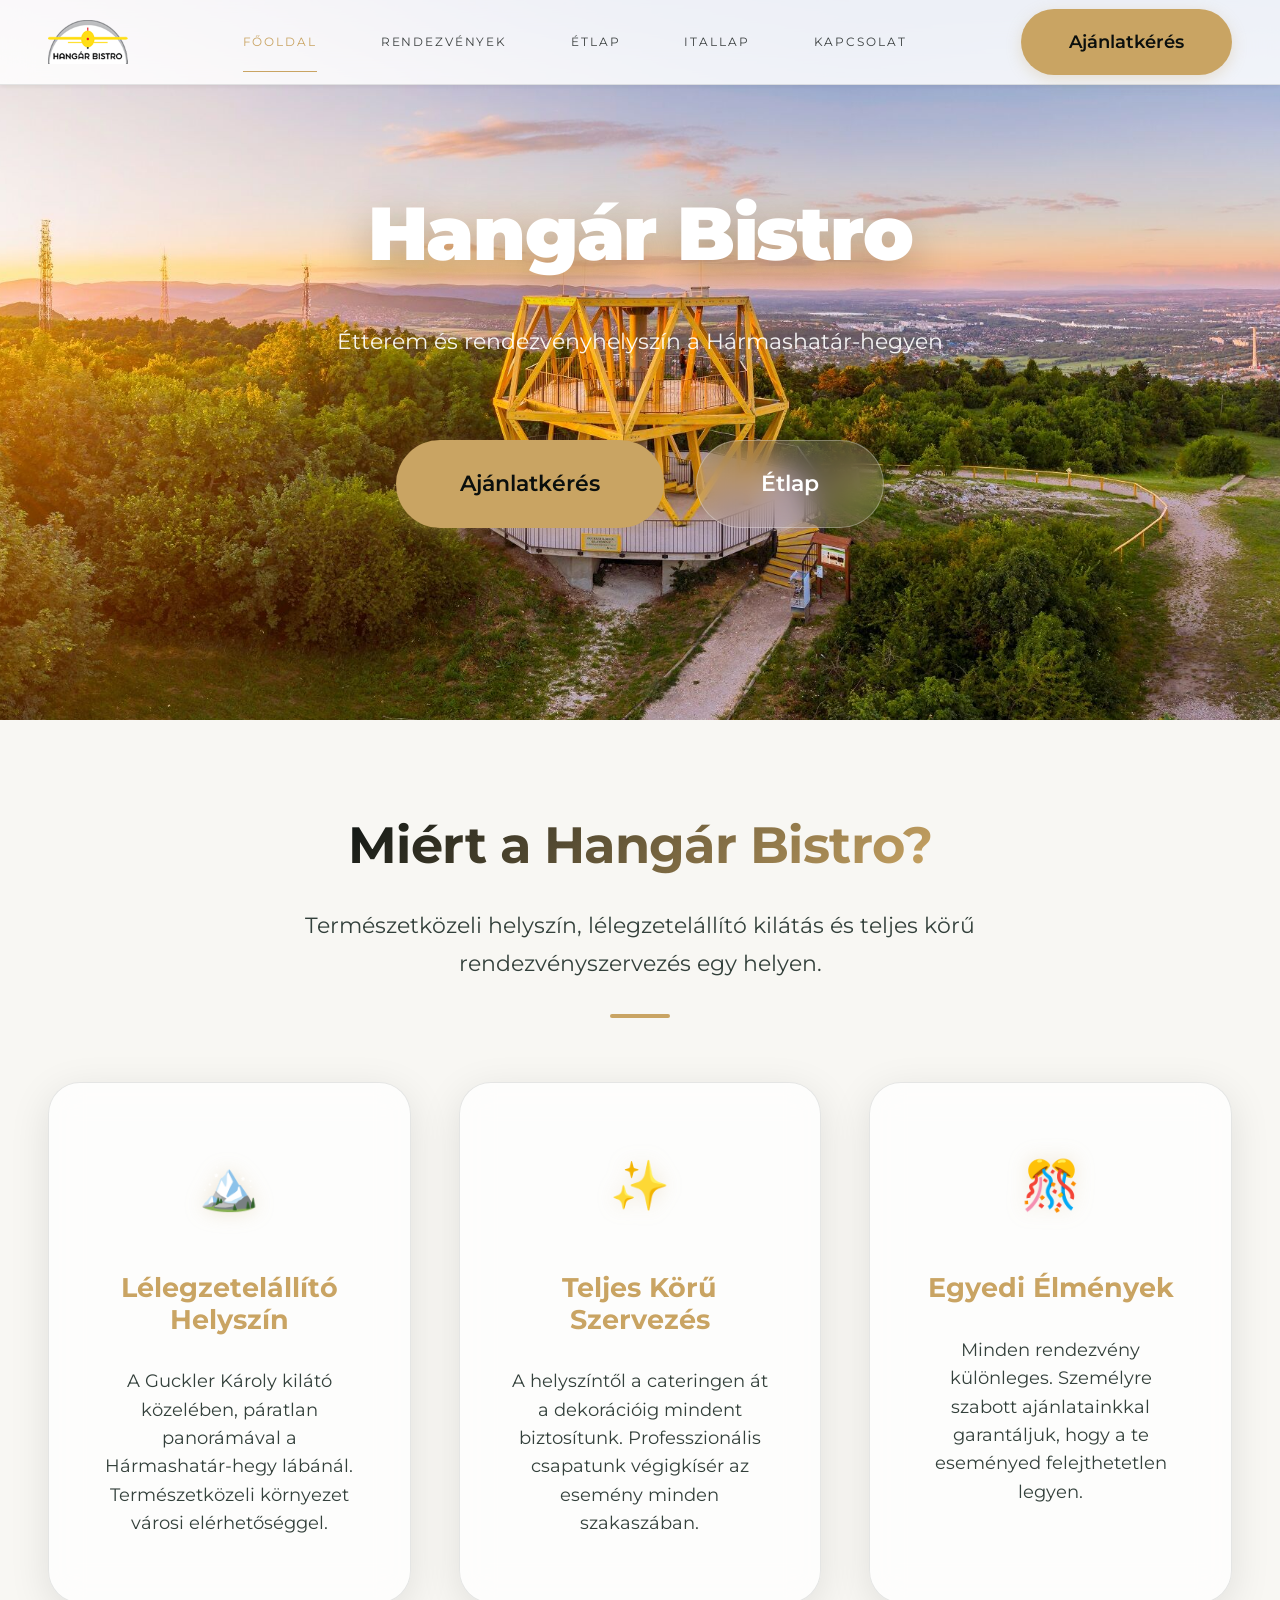
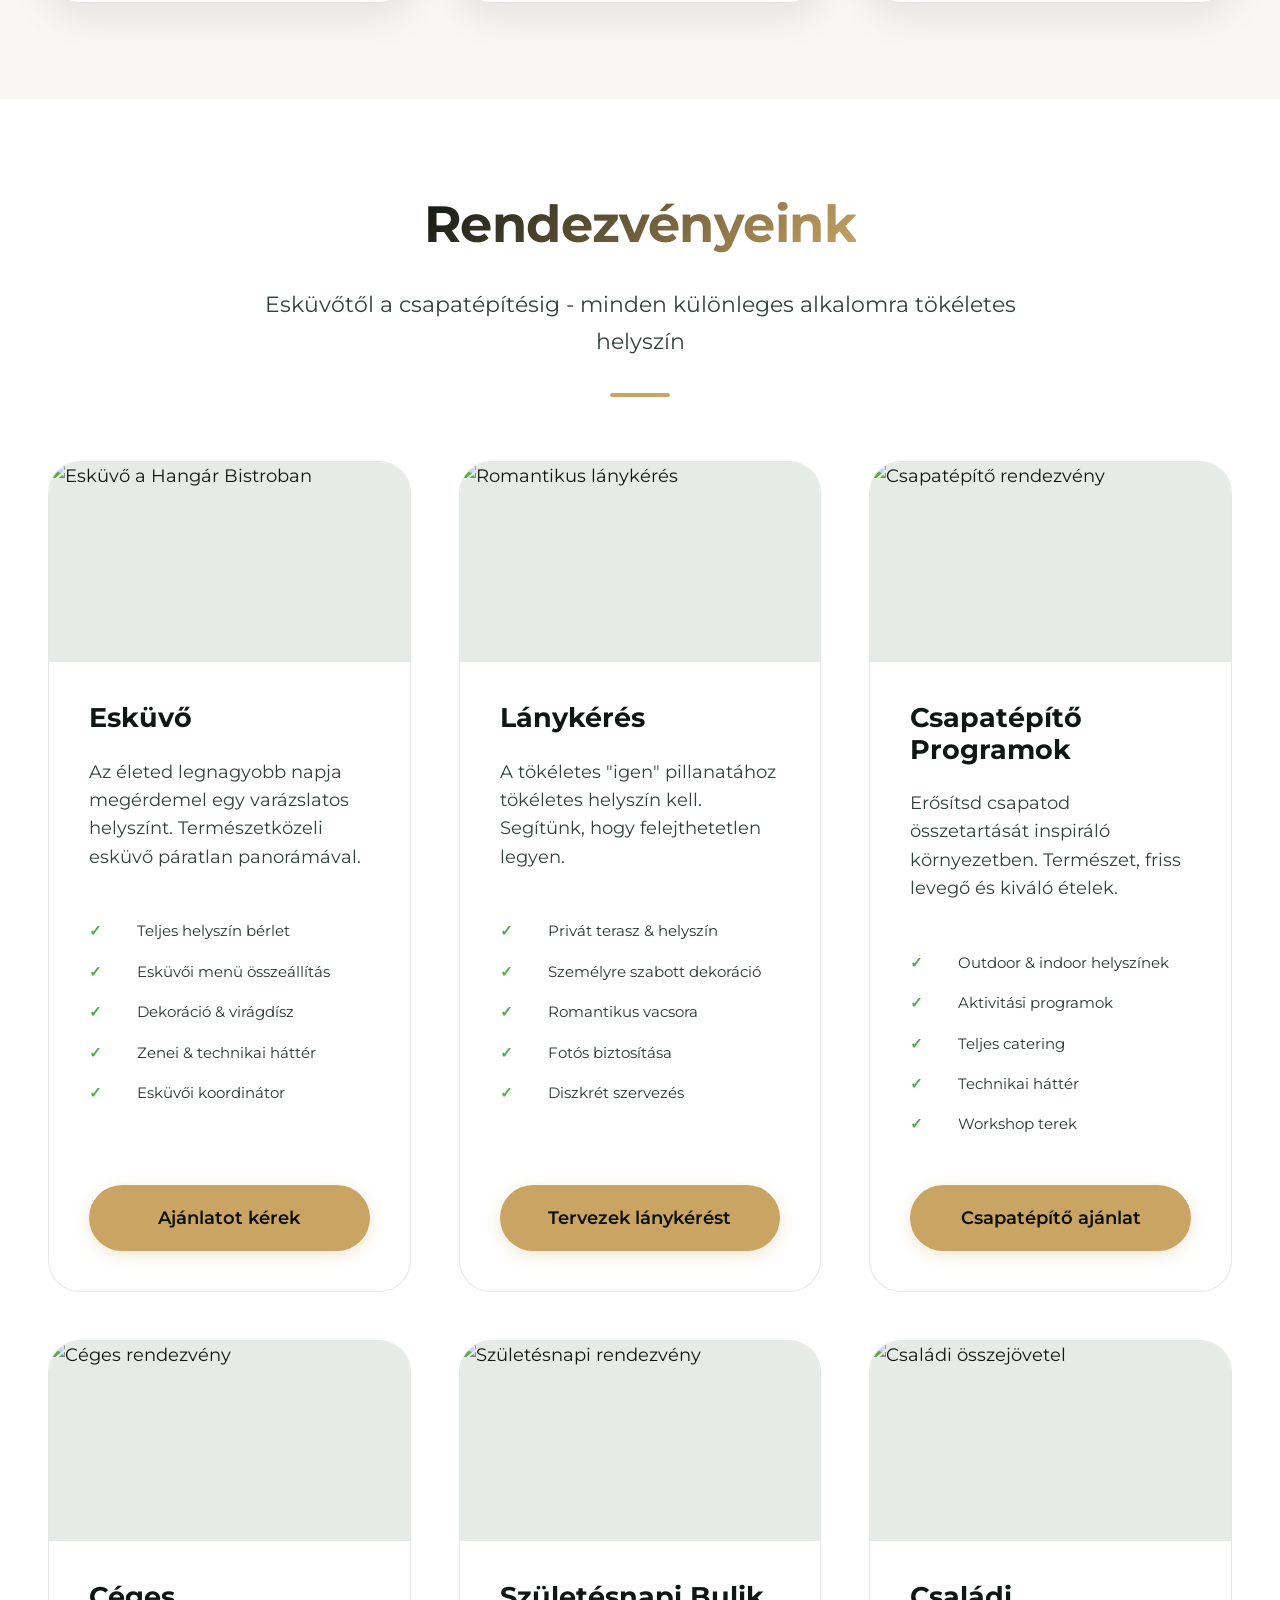
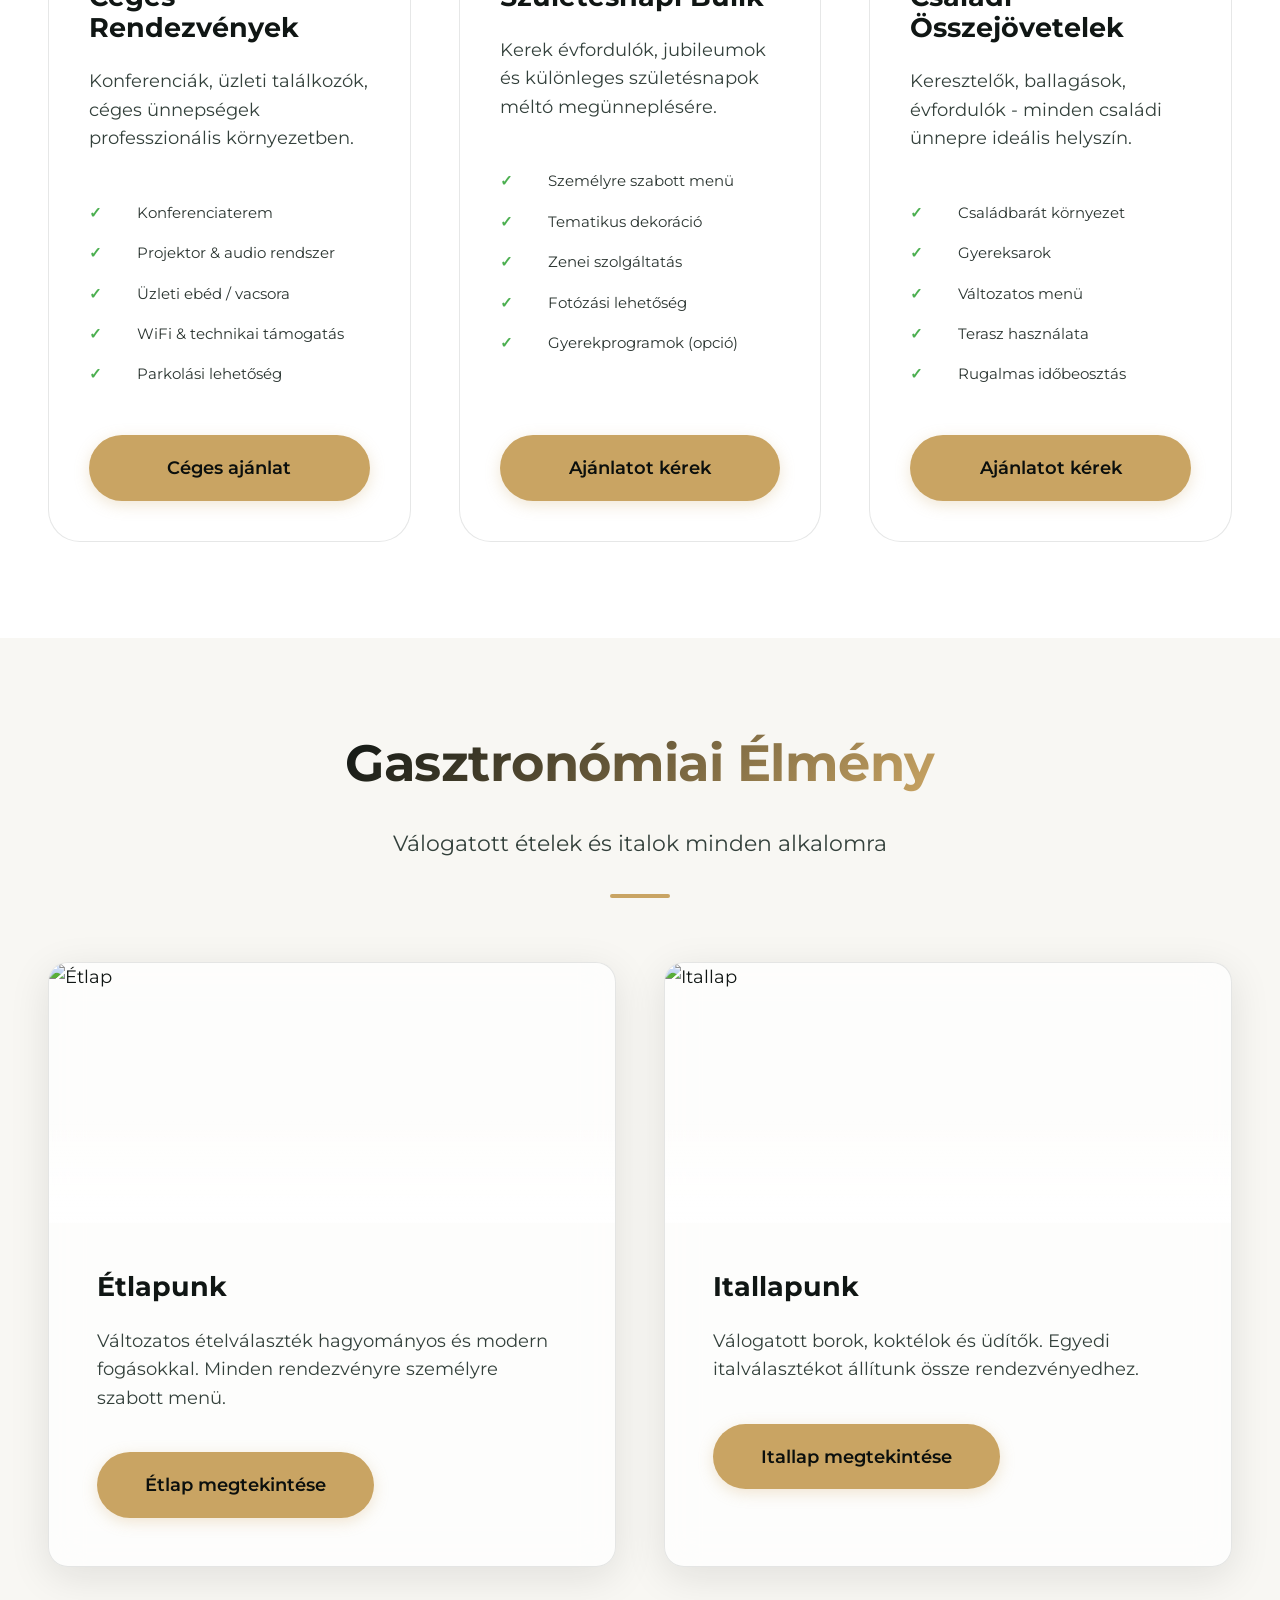
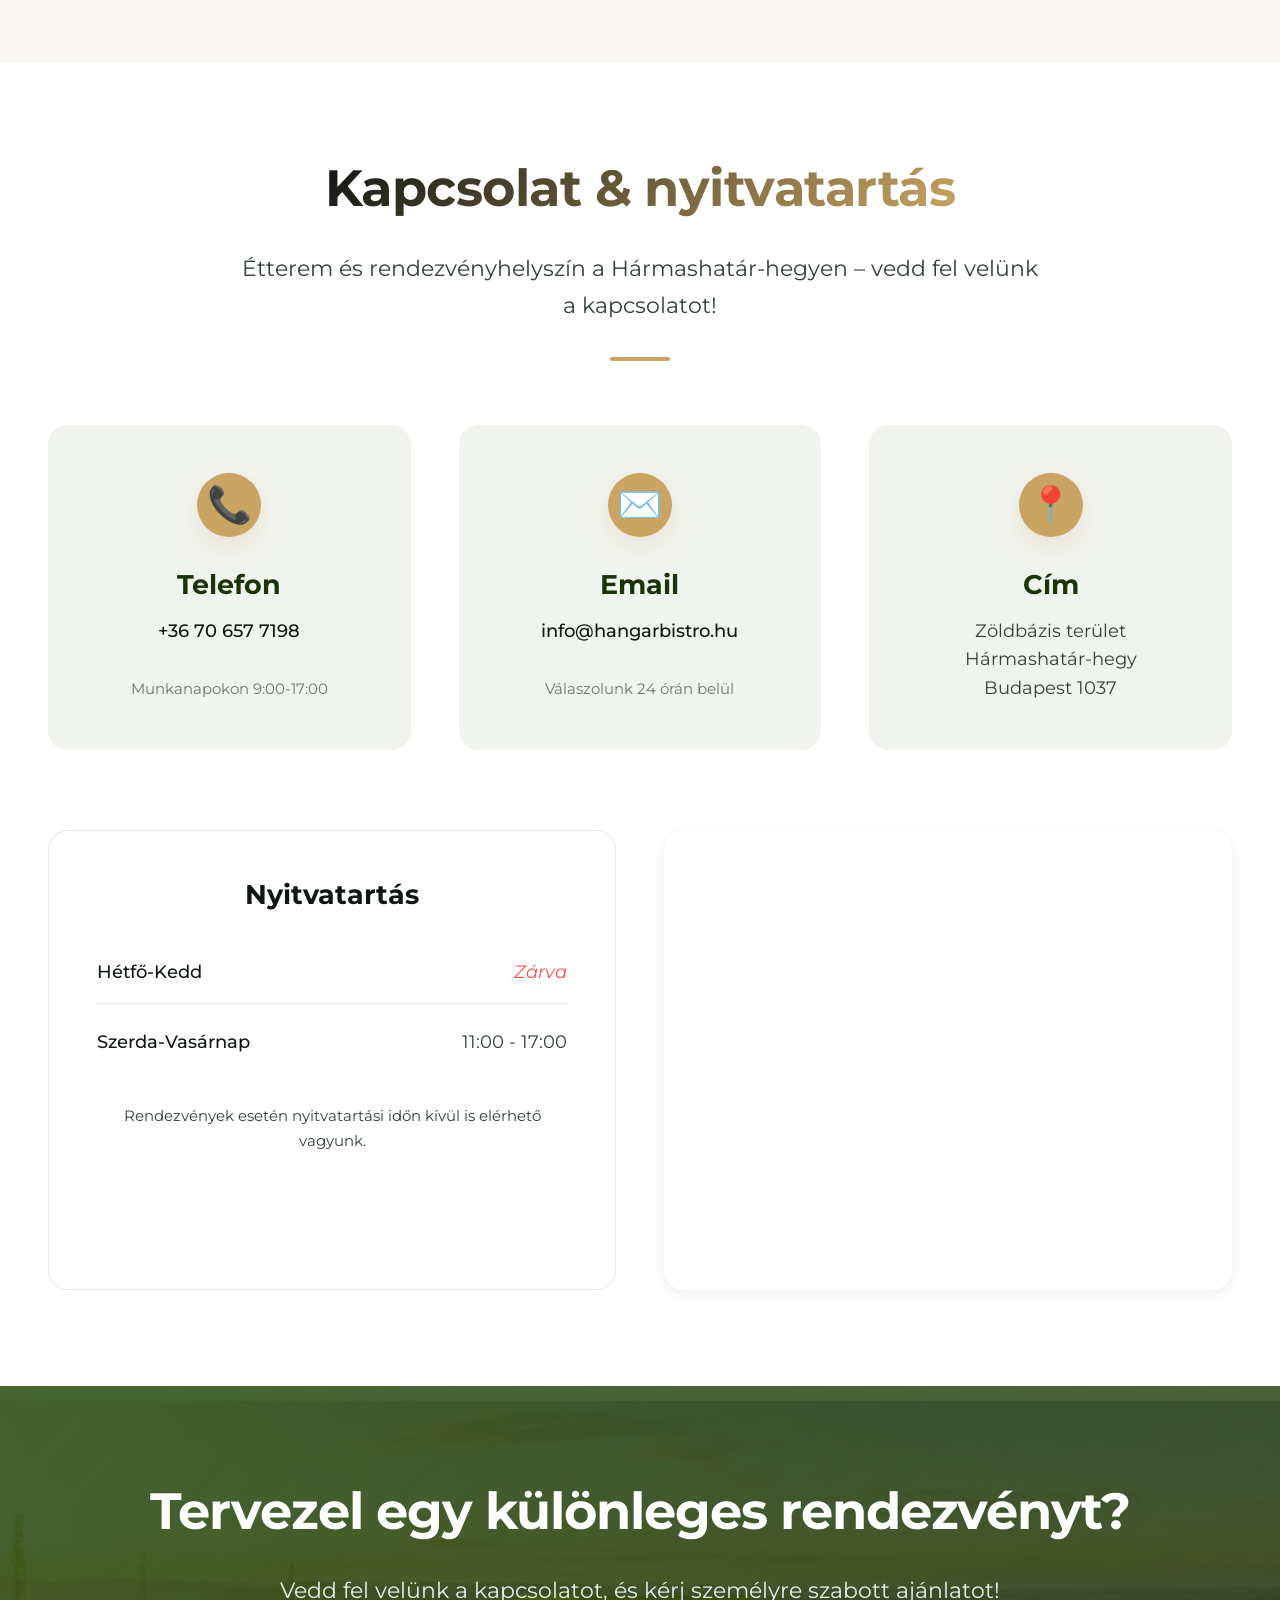
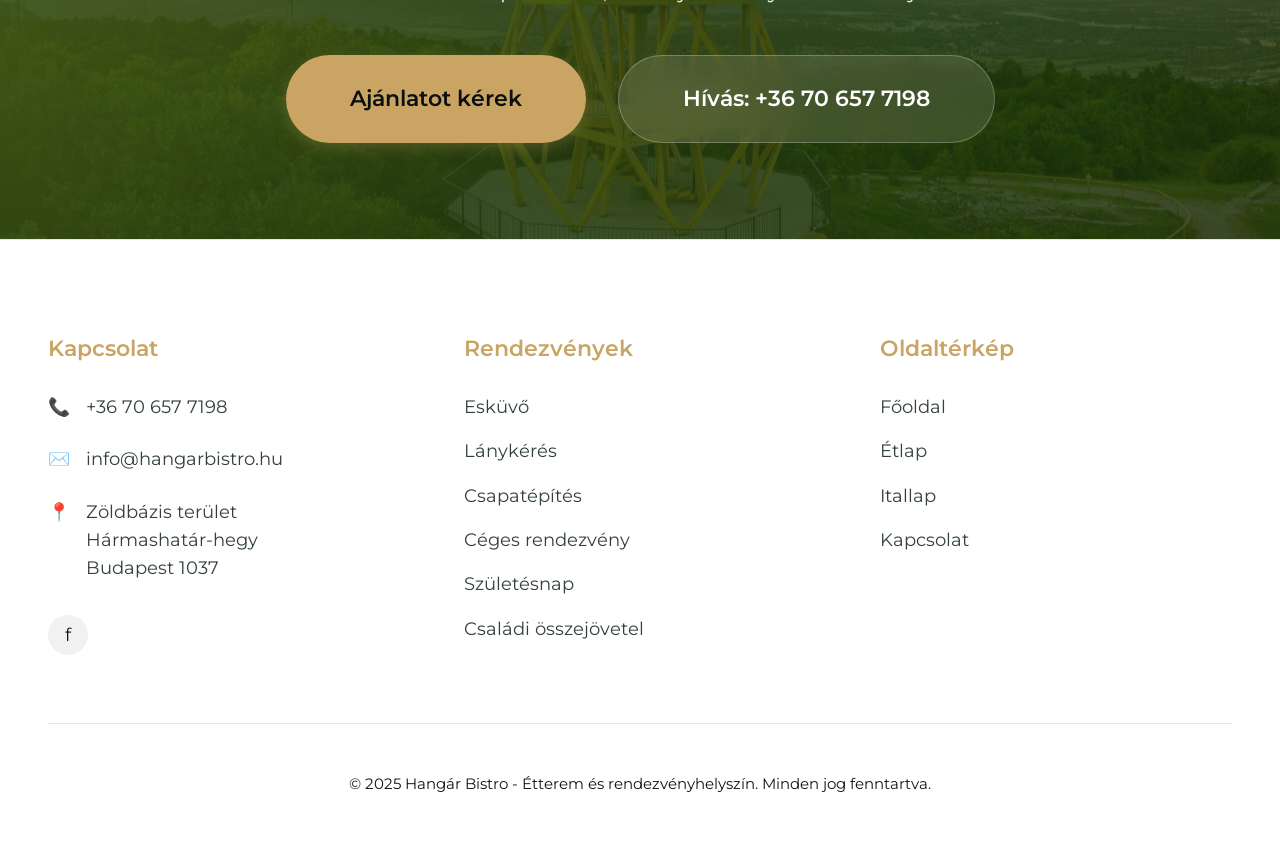
==== commit dbae4787: "Initial commit" ====
--- a/index.html
+++ b/index.html
@@ -35,12 +35,12 @@
     rel="stylesheet">
 
   <!-- Styles -->
-  <link rel="stylesheet" href="/assets/css/variables.css">
-  <link rel="stylesheet" href="/assets/css/reset.css">
-  <link rel="stylesheet" href="/assets/css/base.css">
-  <link rel="stylesheet" href="/assets/css/components.css">
-  <link rel="stylesheet" href="/assets/css/layout.css">
-  <link rel="stylesheet" href="/assets/css/pages.css">
+  <link rel="stylesheet" href="assets/css/variables.css">
+  <link rel="stylesheet" href="assets/css/reset.css">
+  <link rel="stylesheet" href="assets/css/base.css">
+  <link rel="stylesheet" href="assets/css/components.css">
+  <link rel="stylesheet" href="assets/css/layout.css">
+  <link rel="stylesheet" href="assets/css/pages.css">
 
 
   <!-- Structured Data -->
@@ -72,19 +72,19 @@
   <!-- Navigation -->
   <header class="navbar">
     <div class="container navbar__container">
-      <a href="/" class="navbar__logo">
-        <img src="/assets/images/logo.png" alt="Hangár Bistro logó" width="150" height="50">
+      <a href="index.html" class="navbar__logo">
+        <img src="assets/images/logo.png" alt="Hangár Bistro logó" width="150" height="50">
       </a>
 
       <nav class="navbar__menu" aria-label="Főmenü">
-        <a href="/" class="navbar__link navbar__link--active">Főoldal</a>
-        <a href="/rendezvények.html" class="navbar__link">Rendezvények</a>
-        <a href="/etlap.html" class="navbar__link">Étlap</a>
-        <a href="/itallap.html" class="navbar__link">Itallap</a>
-        <a href="/#kapcsolat" class="navbar__link">Kapcsolat</a>
+        <a href="index.html" class="navbar__link navbar__link--active">Főoldal</a>
+        <a href="rendezvények.html" class="navbar__link">Rendezvények</a>
+        <a href="etlap.html" class="navbar__link">Étlap</a>
+        <a href="itallap.html" class="navbar__link">Itallap</a>
+        <a href="#kapcsolat" class="navbar__link">Kapcsolat</a>
       </nav>
 
-      <a href="/#kapcsolat" class="btn btn-primary navbar__cta">Ajánlatkérés</a>
+      <a href="#kapcsolat" class="btn btn-primary navbar__cta">Ajánlatkérés</a>
 
       <button class="navbar__toggle" aria-label="Menü megnyitása" aria-expanded="false" aria-controls="mobile-menu">
         <span></span>
@@ -96,17 +96,17 @@
     <!-- Mobile Menu -->
     <nav class="navbar__mobile" id="mobile-menu" aria-hidden="true">
       <div class="navbar__mobile-header">
-        <img src="/assets/images/logo.png" alt="Hangár Bistro" style="height: 34px;">
+        <img src="assets/images/logo.png" alt="Hangár Bistro" style="height: 34px;">
         <button class="navbar__mobile-close" aria-label="Menü bezárása">×</button>
       </div>
       <div class="navbar__mobile-menu">
-        <a href="/" class="navbar__mobile-link navbar__mobile-link--active">Főoldal</a>
-        <a href="/rendezvények.html" class="navbar__mobile-link">Rendezvények</a>
-        <a href="/etlap.html" class="navbar__mobile-link">Étlap</a>
-        <a href="/itallap.html" class="navbar__mobile-link">Itallap</a>
-        <a href="/#kapcsolat" class="navbar__mobile-link">Kapcsolat</a>
-      </div>
-      <a href="/#kapcsolat" class="btn btn-primary btn-block">Ajánlatkérés</a>
+        <a href="index.html" class="navbar__mobile-link navbar__mobile-link--active">Főoldal</a>
+        <a href="rendezvények.html" class="navbar__mobile-link">Rendezvények</a>
+        <a href="etlap.html" class="navbar__mobile-link">Étlap</a>
+        <a href="itallap.html" class="navbar__mobile-link">Itallap</a>
+        <a href="#kapcsolat" class="navbar__mobile-link">Kapcsolat</a>
+      </div>
+      <a href="#kapcsolat" class="btn btn-primary btn-block">Ajánlatkérés</a>
     </nav>
 
     <div class="navbar__backdrop"></div>
@@ -123,8 +123,8 @@
         <h1 class="hero__title">Hangár Bistro</h1>
         <p class="hero__subtitle">Étterem és rendezvényhelyszín a Hármashatár-hegyen</p>
         <div class="hero__cta">
-          <a href="/#kapcsolat" class="btn btn-primary btn-lg">Ajánlatkérés</a>
-          <a href="/etlap.html" class="btn btn-secondary btn-lg">Étlap</a>
+          <a href="#kapcsolat" class="btn btn-primary btn-lg">Ajánlatkérés</a>
+          <a href="etlap.html" class="btn btn-secondary btn-lg">Étlap</a>
         </div>
       </div>
     </section>
@@ -201,7 +201,7 @@
                 <li>Esküvői koordinátor</li>
               </ul>
               <div class="service-card__cta">
-                <a href="/#kapcsolat" class="btn btn-primary btn-block">Ajánlatot kérek</a>
+                <a href="#kapcsolat" class="btn btn-primary btn-block">Ajánlatot kérek</a>
               </div>
             </div>
           </article>
@@ -225,7 +225,7 @@
                 <li>Diszkrét szervezés</li>
               </ul>
               <div class="service-card__cta">
-                <a href="/#kapcsolat" class="btn btn-primary btn-block">Tervezek lánykérést</a>
+                <a href="#kapcsolat" class="btn btn-primary btn-block">Tervezek lánykérést</a>
               </div>
             </div>
           </article>
@@ -249,7 +249,7 @@
                 <li>Workshop terek</li>
               </ul>
               <div class="service-card__cta">
-                <a href="/#kapcsolat" class="btn btn-primary btn-block">Csapatépítő ajánlat</a>
+                <a href="#kapcsolat" class="btn btn-primary btn-block">Csapatépítő ajánlat</a>
               </div>
             </div>
           </article>
@@ -273,7 +273,7 @@
                 <li>Parkolási lehetőség</li>
               </ul>
               <div class="service-card__cta">
-                <a href="/#kapcsolat" class="btn btn-primary btn-block">Céges ajánlat</a>
+                <a href="#kapcsolat" class="btn btn-primary btn-block">Céges ajánlat</a>
               </div>
             </div>
           </article>
@@ -297,7 +297,7 @@
                 <li>Gyerekprogramok (opció)</li>
               </ul>
               <div class="service-card__cta">
-                <a href="/#kapcsolat" class="btn btn-primary btn-block">Ajánlatot kérek</a>
+                <a href="#kapcsolat" class="btn btn-primary btn-block">Ajánlatot kérek</a>
               </div>
             </div>
           </article>
@@ -321,7 +321,7 @@
                 <li>Rugalmas időbeosztás</li>
               </ul>
               <div class="service-card__cta">
-                <a href="/#kapcsolat" class="btn btn-primary btn-block">Ajánlatot kérek</a>
+                <a href="#kapcsolat" class="btn btn-primary btn-block">Ajánlatot kérek</a>
               </div>
             </div>
           </article>
@@ -350,7 +350,7 @@
               <p class="card__description">
                 Változatos ételválaszték hagyományos és modern fogásokkal. Minden rendezvényre személyre szabott menü.
               </p>
-              <a href="/etlap.html" class="btn btn-primary">Étlap megtekintése</a>
+              <a href="etlap.html" class="btn btn-primary">Étlap megtekintése</a>
             </div>
           </div>
 
@@ -364,7 +364,7 @@
               <p class="card__description">
                 Válogatott borok, koktélok és üdítők. Egyedi italválasztékot állítunk össze rendezvényedhez.
               </p>
-              <a href="/itallap.html" class="btn btn-primary">Itallap megtekintése</a>
+              <a href="itallap.html" class="btn btn-primary">Itallap megtekintése</a>
             </div>
           </div>
         </div>
@@ -452,7 +452,7 @@
           Vedd fel velünk a kapcsolatot, és kérj személyre szabott ajánlatot!
         </p>
         <div class="cta-banner__actions">
-          <a href="/#kapcsolat" class="btn btn-primary btn-lg">Ajánlatot kérek</a>
+          <a href="#kapcsolat" class="btn btn-primary btn-lg">Ajánlatot kérek</a>
           <a href="tel:+36706577198" class="btn btn-secondary btn-lg">Hívás: +36 70 657 7198</a>
         </div>
       </div>
@@ -488,20 +488,20 @@
 
         <div class="footer__column">
           <h3>Rendezvények</h3>
-          <a href="/rendezvények.html" class="footer__link">Esküvő</a>
-          <a href="/rendezvények.html" class="footer__link">Lánykérés</a>
-          <a href="/rendezvények.html" class="footer__link">Csapatépítés</a>
-          <a href="/rendezvények.html" class="footer__link">Céges rendezvény</a>
-          <a href="/rendezvények.html" class="footer__link">Születésnap</a>
-          <a href="/rendezvények.html" class="footer__link">Családi összejövetel</a>
+          <a href="rendezvények.html" class="footer__link">Esküvő</a>
+          <a href="rendezvények.html" class="footer__link">Lánykérés</a>
+          <a href="rendezvények.html" class="footer__link">Csapatépítés</a>
+          <a href="rendezvények.html" class="footer__link">Céges rendezvény</a>
+          <a href="rendezvények.html" class="footer__link">Születésnap</a>
+          <a href="rendezvények.html" class="footer__link">Családi összejövetel</a>
         </div>
 
         <div class="footer__column">
           <h3>Oldaltérkép</h3>
-          <a href="/" class="footer__link">Főoldal</a>
-          <a href="/etlap.html" class="footer__link">Étlap</a>
-          <a href="/itallap.html" class="footer__link">Itallap</a>
-          <a href="/#kapcsolat" class="footer__link">Kapcsolat</a>
+          <a href="index.html" class="footer__link">Főoldal</a>
+          <a href="etlap.html" class="footer__link">Étlap</a>
+          <a href="itallap.html" class="footer__link">Itallap</a>
+          <a href="#kapcsolat" class="footer__link">Kapcsolat</a>
         </div>
       </div>
 
@@ -553,8 +553,8 @@
       requestTick();
     })();
   </script>
-  <script src="/assets/js/navigation.js" defer></script>
-  <script src="/assets/js/main.js" defer></script>
+  <script src="assets/js/navigation.js" defer></script>
+  <script src="assets/js/main.js" defer></script>
 </body>
 
 </html>
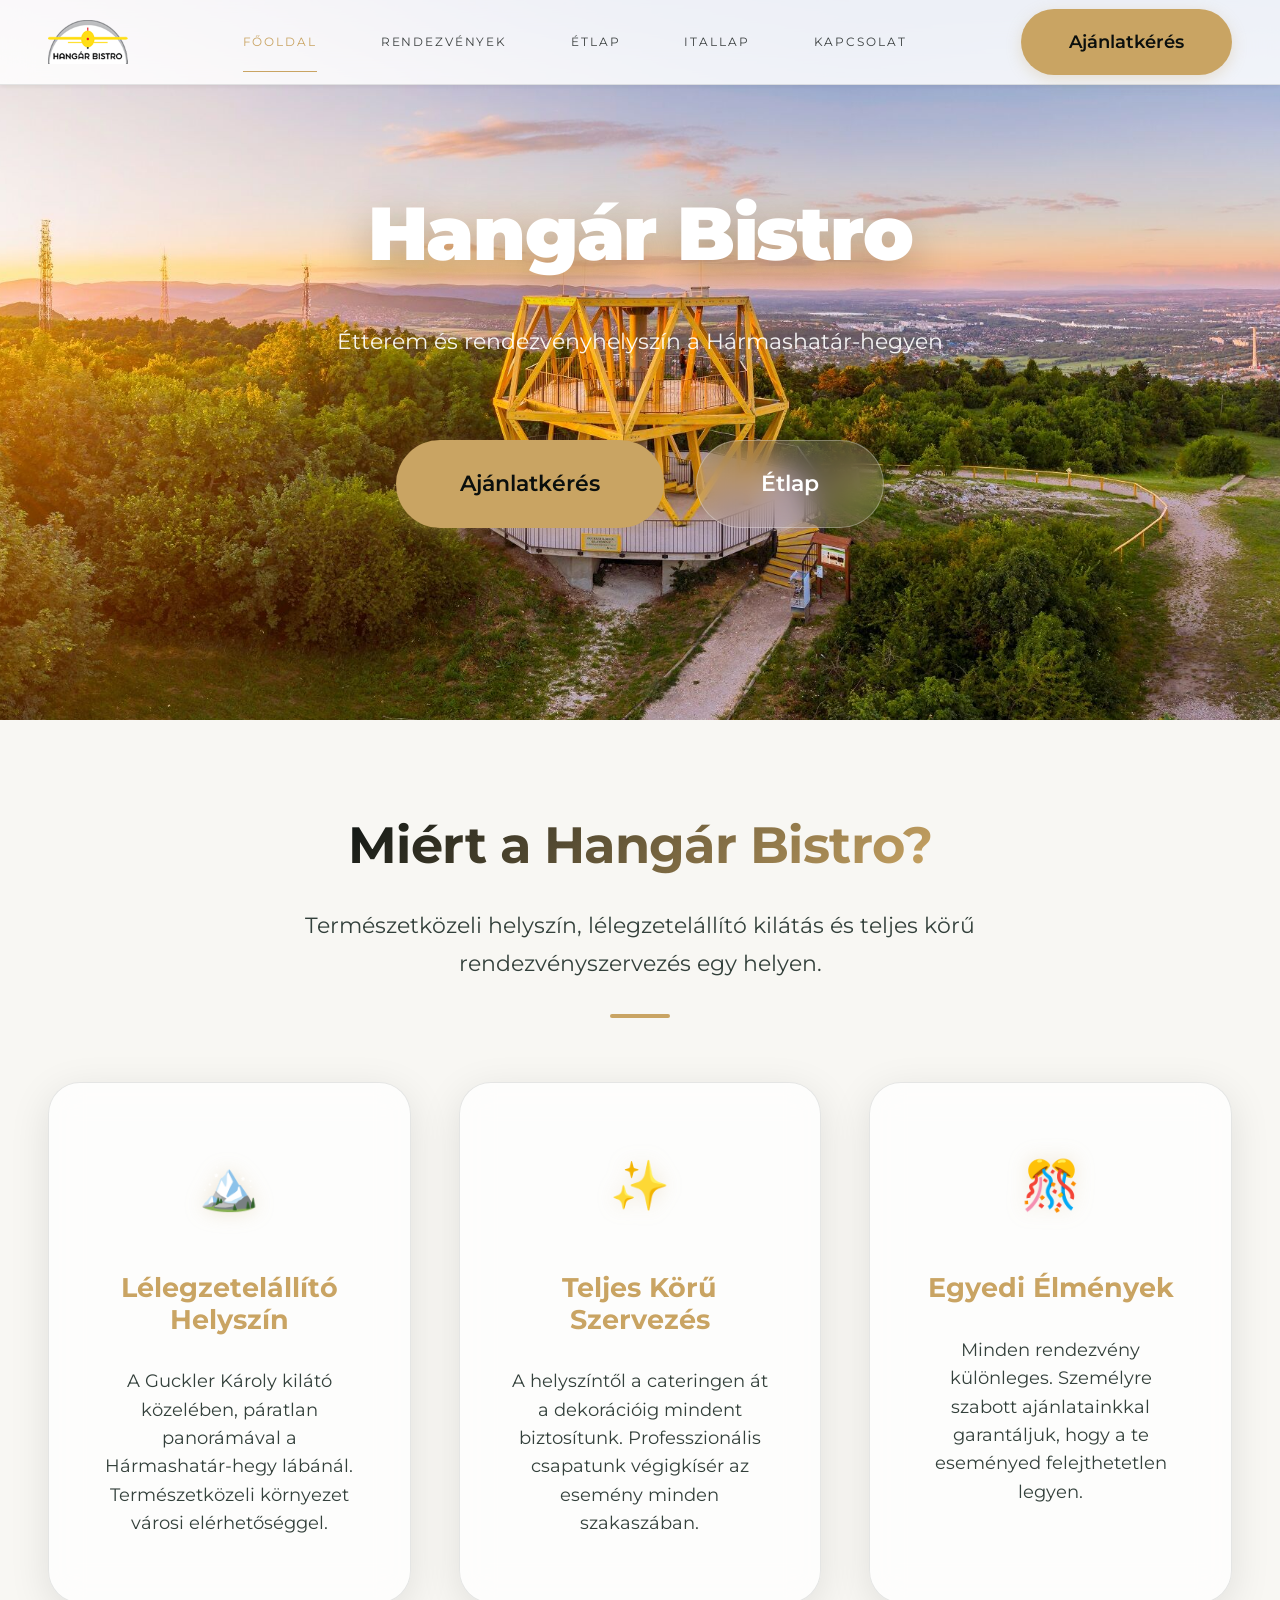
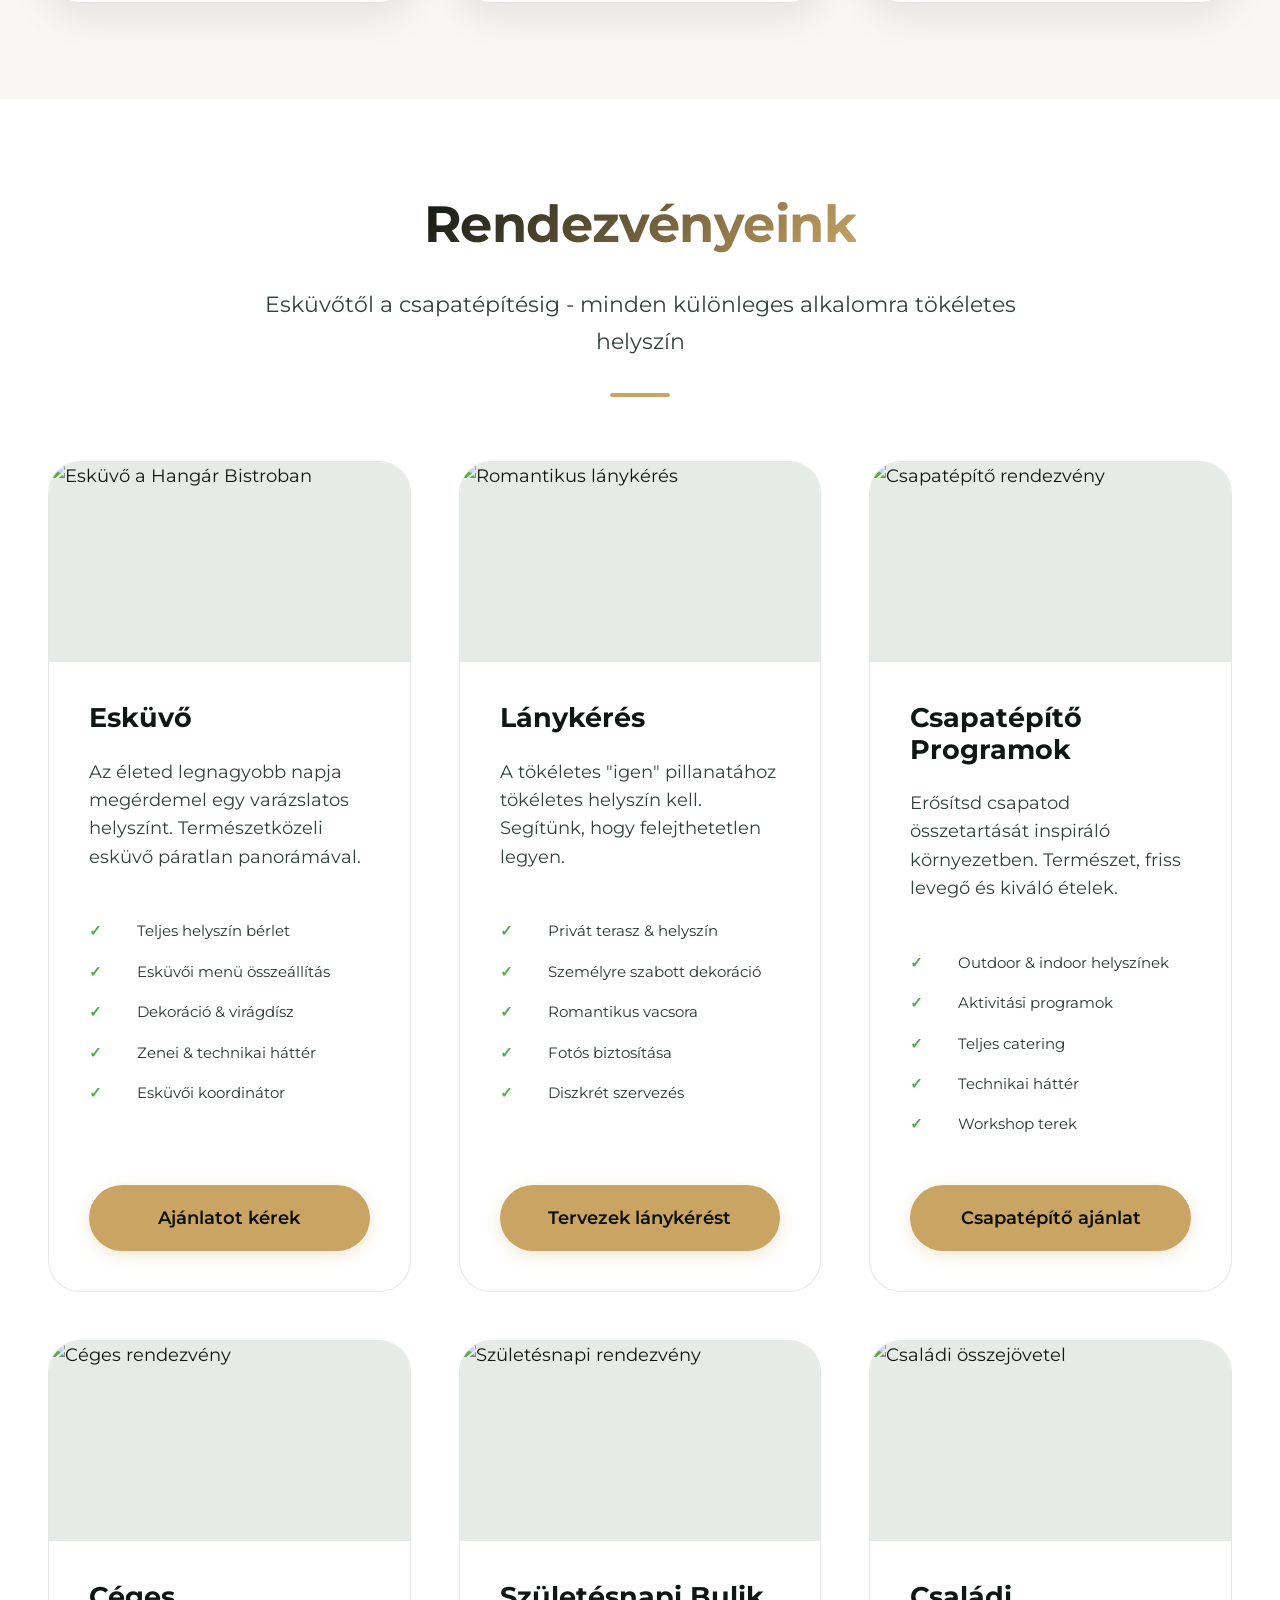
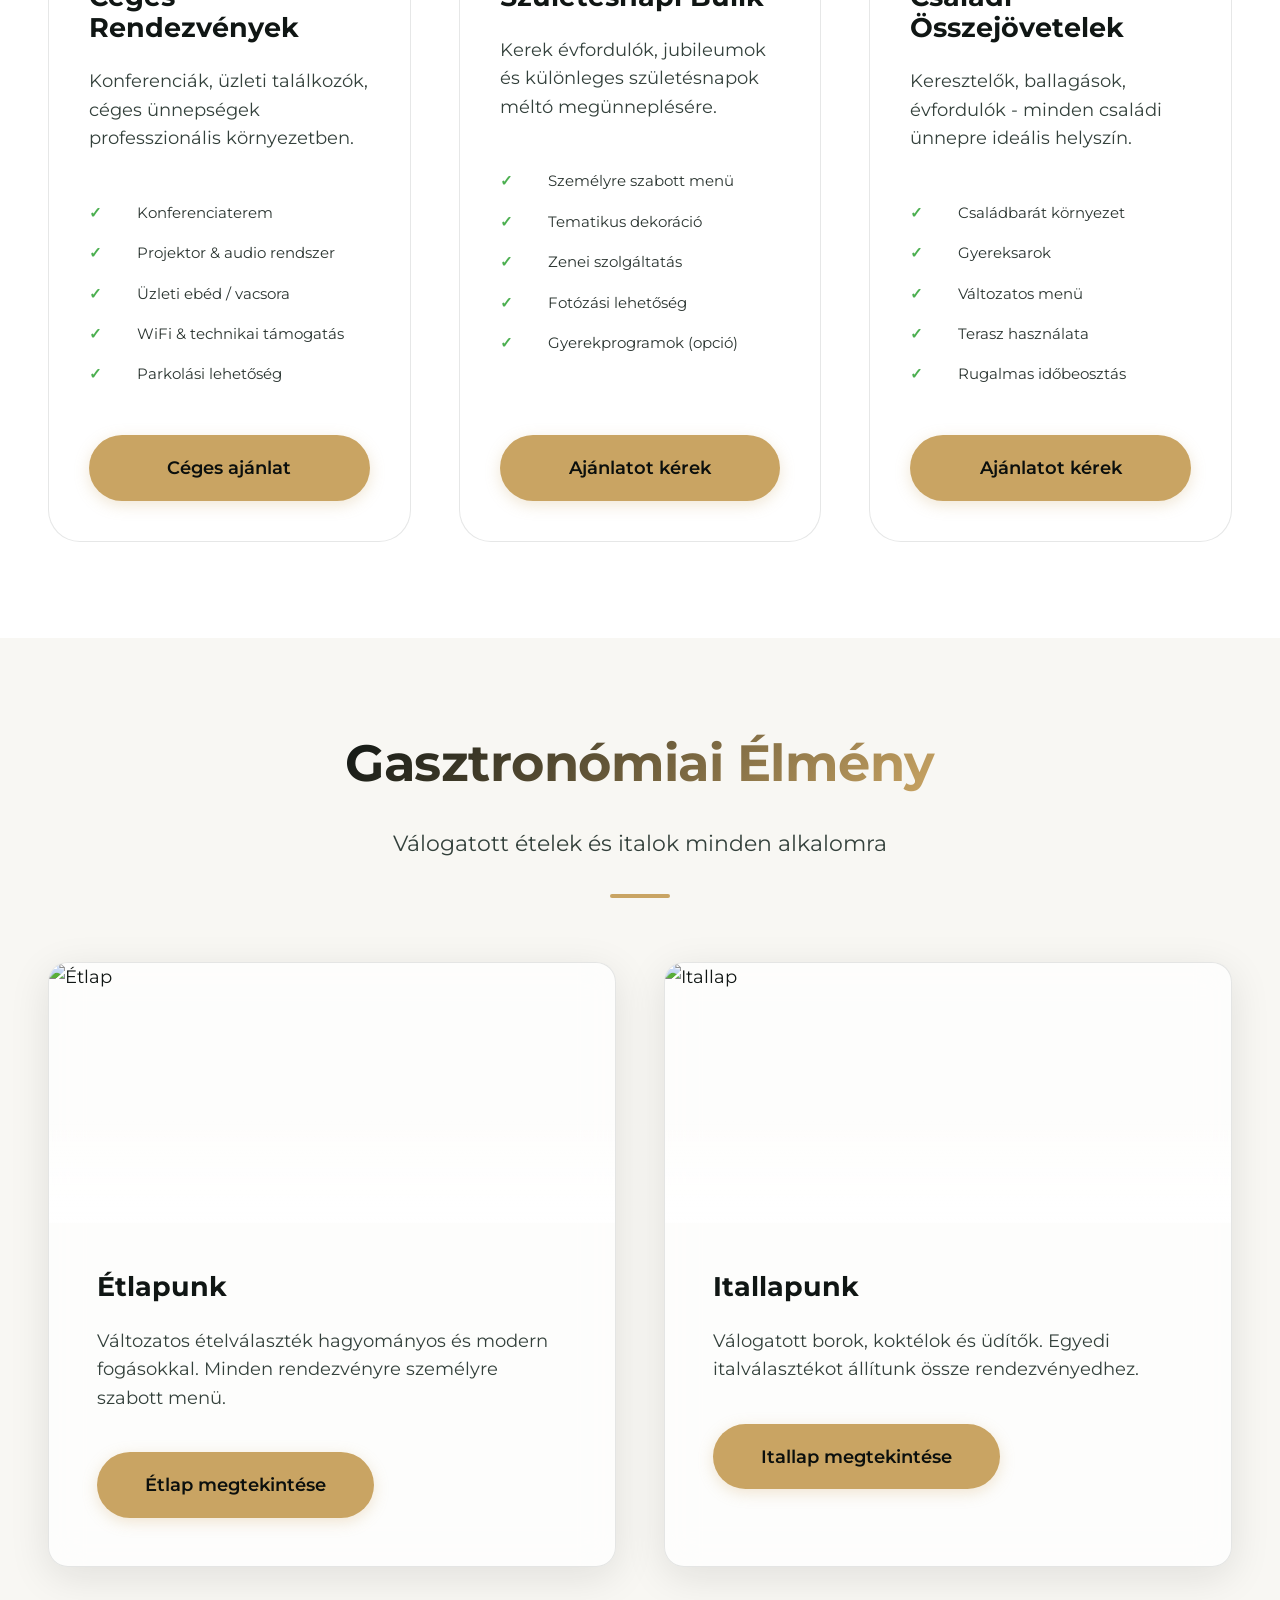
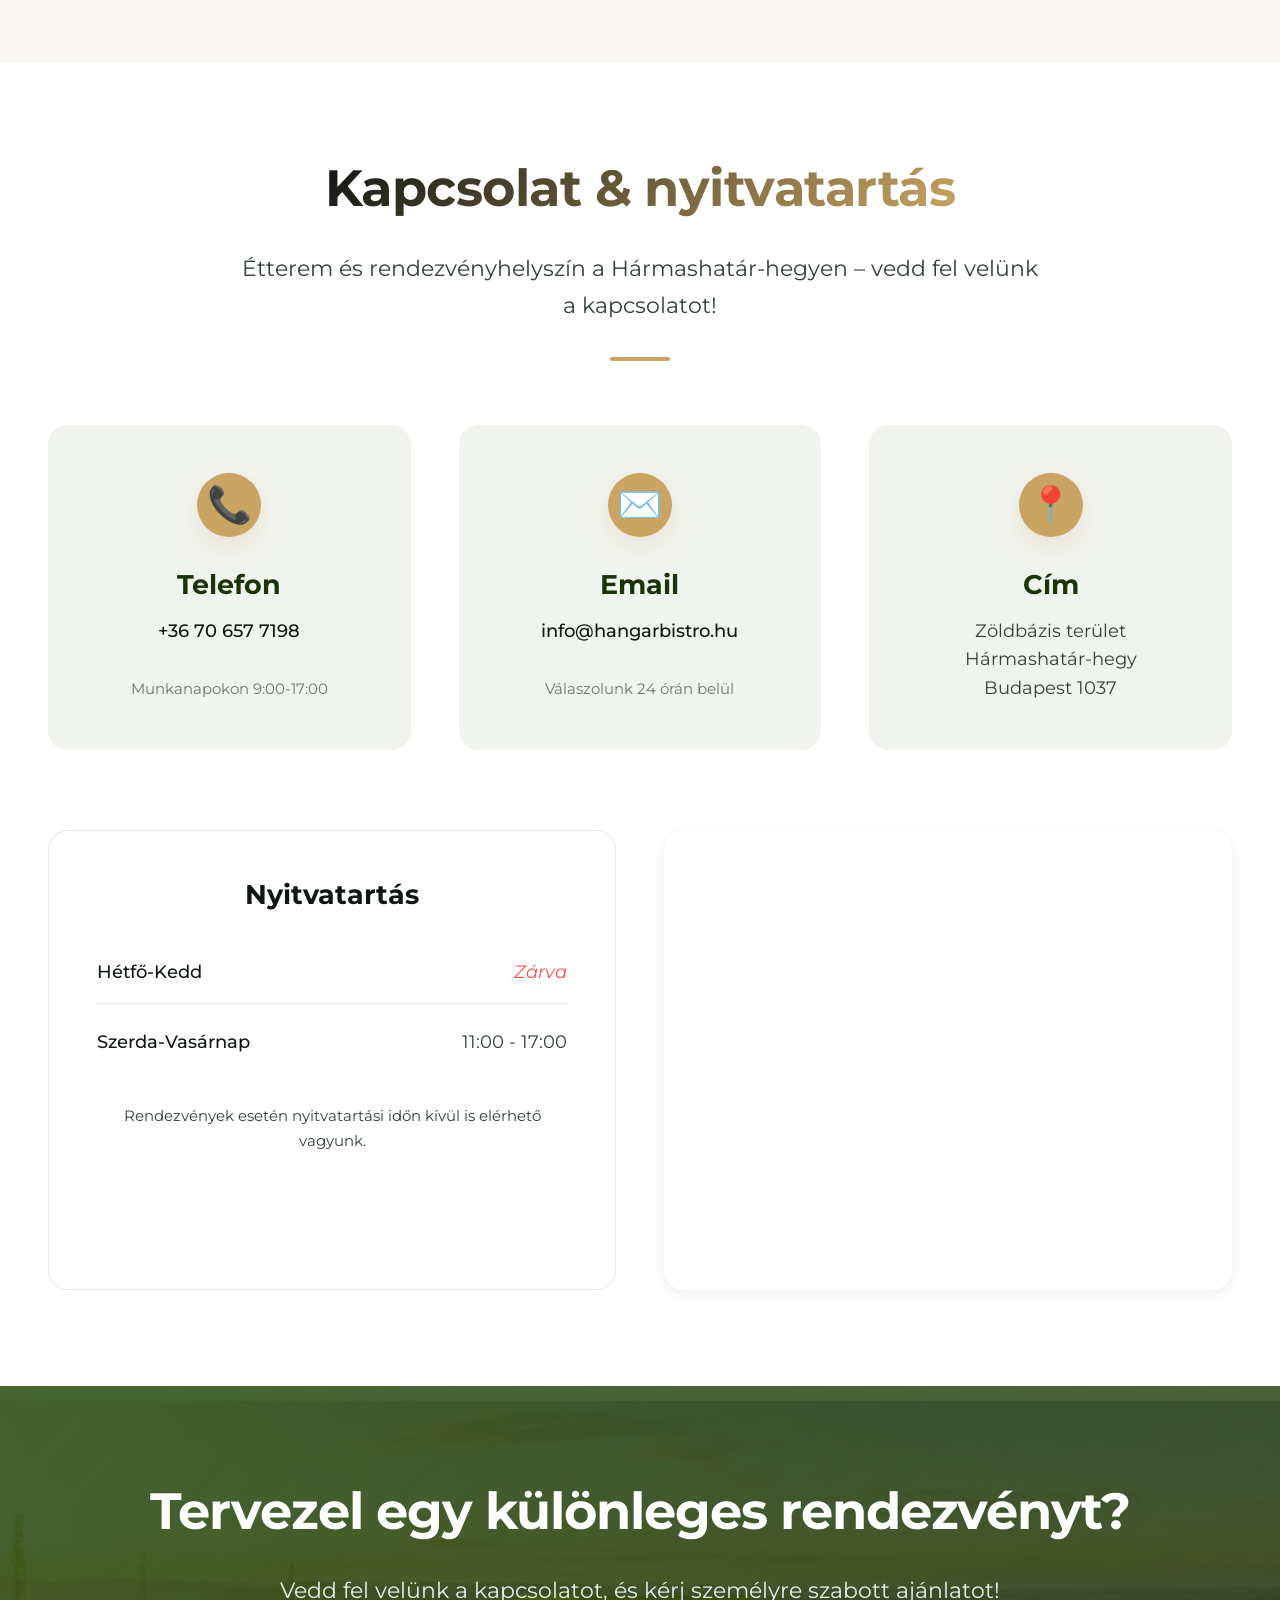
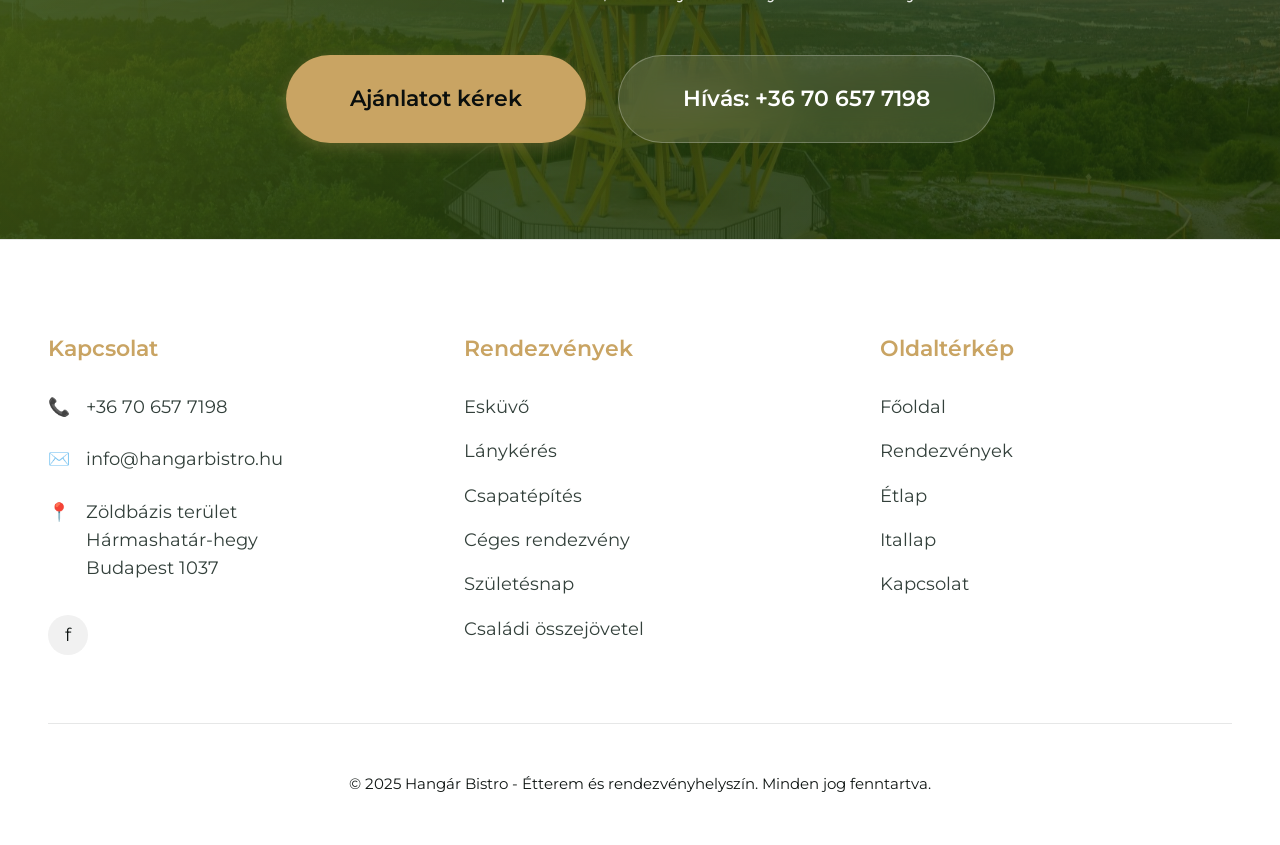
==== commit 8ac27720: "Initial commit" ====
--- a/index.html
+++ b/index.html
@@ -69,48 +69,8 @@
 <body>
   <a href="#main-content" class="skip-link">Ugrás a tartalomhoz</a>
 
-  <!-- Navigation -->
-  <header class="navbar">
-    <div class="container navbar__container">
-      <a href="index.html" class="navbar__logo">
-        <img src="assets/images/logo.png" alt="Hangár Bistro logó" width="150" height="50">
-      </a>
-
-      <nav class="navbar__menu" aria-label="Főmenü">
-        <a href="index.html" class="navbar__link navbar__link--active">Főoldal</a>
-        <a href="rendezvények.html" class="navbar__link">Rendezvények</a>
-        <a href="etlap.html" class="navbar__link">Étlap</a>
-        <a href="itallap.html" class="navbar__link">Itallap</a>
-        <a href="#kapcsolat" class="navbar__link">Kapcsolat</a>
-      </nav>
-
-      <a href="#kapcsolat" class="btn btn-primary navbar__cta">Ajánlatkérés</a>
-
-      <button class="navbar__toggle" aria-label="Menü megnyitása" aria-expanded="false" aria-controls="mobile-menu">
-        <span></span>
-        <span></span>
-        <span></span>
-      </button>
-    </div>
-
-    <!-- Mobile Menu -->
-    <nav class="navbar__mobile" id="mobile-menu" aria-hidden="true">
-      <div class="navbar__mobile-header">
-        <img src="assets/images/logo.png" alt="Hangár Bistro" style="height: 34px;">
-        <button class="navbar__mobile-close" aria-label="Menü bezárása">×</button>
-      </div>
-      <div class="navbar__mobile-menu">
-        <a href="index.html" class="navbar__mobile-link navbar__mobile-link--active">Főoldal</a>
-        <a href="rendezvények.html" class="navbar__mobile-link">Rendezvények</a>
-        <a href="etlap.html" class="navbar__mobile-link">Étlap</a>
-        <a href="itallap.html" class="navbar__mobile-link">Itallap</a>
-        <a href="#kapcsolat" class="navbar__mobile-link">Kapcsolat</a>
-      </div>
-      <a href="#kapcsolat" class="btn btn-primary btn-block">Ajánlatkérés</a>
-    </nav>
-
-    <div class="navbar__backdrop"></div>
-  </header>
+  <!-- Navigation (loaded from partials/header.html) -->
+  <div id="header-placeholder"></div>
 
   <!-- Main Content -->
   <main id="main-content">
@@ -460,58 +420,11 @@
 
   </main>
 
-  <!-- Footer -->
-  <footer class="footer">
-    <div class="container">
-      <div class="footer__content">
-        <div class="footer__column">
-          <h3>Kapcsolat</h3>
-          <div class="footer__contact-item">
-            <span>📞</span>
-            <div><a href="tel:+36706577198">+36 70 657 7198</a></div>
-          </div>
-          <div class="footer__contact-item">
-            <span>✉️</span>
-            <div><a href="mailto:info@hangarbistro.hu">info@hangarbistro.hu</a></div>
-          </div>
-          <div class="footer__contact-item">
-            <span>📍</span>
-            <div>Zöldbázis terület<br>Hármashatár-hegy<br>Budapest 1037</div>
-          </div>
-          <div class="footer__social">
-            <a href="https://www.facebook.com/hangarbistro" class="footer__social-link" aria-label="Facebook"
-              target="_blank" rel="noopener">
-              <span>f</span>
-            </a>
-          </div>
-        </div>
-
-        <div class="footer__column">
-          <h3>Rendezvények</h3>
-          <a href="rendezvények.html" class="footer__link">Esküvő</a>
-          <a href="rendezvények.html" class="footer__link">Lánykérés</a>
-          <a href="rendezvények.html" class="footer__link">Csapatépítés</a>
-          <a href="rendezvények.html" class="footer__link">Céges rendezvény</a>
-          <a href="rendezvények.html" class="footer__link">Születésnap</a>
-          <a href="rendezvények.html" class="footer__link">Családi összejövetel</a>
-        </div>
-
-        <div class="footer__column">
-          <h3>Oldaltérkép</h3>
-          <a href="index.html" class="footer__link">Főoldal</a>
-          <a href="etlap.html" class="footer__link">Étlap</a>
-          <a href="itallap.html" class="footer__link">Itallap</a>
-          <a href="#kapcsolat" class="footer__link">Kapcsolat</a>
-        </div>
-      </div>
-
-      <div class="footer__bottom">
-        <p>&copy; 2025 Hangár Bistro - Étterem és rendezvényhelyszín. Minden jog fenntartva.</p>
-      </div>
-    </div>
-  </footer>
+  <!-- Footer (loaded from partials/footer.html) -->
+  <div id="footer-placeholder"></div>
 
   <!-- Scripts -->
+  <script src="assets/js/partials.js"></script>
   <script>
     // Hero parallax: csak függőleges (fel-le) mozgás, remegés nélkül.
     (function () {
--- a/assets/css/components.css
+++ b/assets/css/components.css
@@ -93,7 +93,8 @@
   font-size: var(--font-size-sm);
 }
 
-.btn-lg {
+.btn-lg,
+.btn-large {
   padding: var(--space-4) var(--space-8);
   font-size: var(--font-size-lg);
 }
--- a/assets/css/pages.css
+++ b/assets/css/pages.css
@@ -759,4 +759,883 @@
   60% {
     transform: translateX(-50%) translateY(-5px);
   }
+}
+
+
+/* ================================
+   FAQ ACCORDION
+   ================================ */
+
+.faq {
+  display: flex;
+  flex-direction: column;
+  gap: var(--space-3);
+}
+
+.faq-item {
+  background: var(--glass-bg);
+  border: 1px solid var(--glass-border);
+  border-radius: var(--radius-lg);
+  overflow: hidden;
+  backdrop-filter: var(--glass-blur);
+  transition: all var(--transition-base);
+}
+
+.faq-item:hover {
+  box-shadow: var(--shadow-md);
+}
+
+.faq-question {
+  width: 100%;
+  display: flex;
+  justify-content: space-between;
+  align-items: center;
+  gap: var(--space-4);
+  padding: var(--space-4) var(--space-6);
+  background: transparent;
+  border: none;
+  cursor: pointer;
+  text-align: left;
+  font-family: var(--font-body);
+  font-size: var(--font-size-lg);
+  font-weight: var(--font-weight-semibold);
+  color: var(--color-text-primary);
+  transition: color var(--transition-fast);
+}
+
+.faq-question:hover {
+  color: var(--color-accent);
+}
+
+.faq-question[aria-expanded="true"] {
+  color: var(--color-accent);
+}
+
+.faq-icon {
+  flex-shrink: 0;
+  width: 30px;
+  height: 30px;
+  display: flex;
+  align-items: center;
+  justify-content: center;
+  font-size: var(--font-size-2xl);
+  font-weight: var(--font-weight-light);
+  color: var(--color-accent);
+  transition: transform var(--transition-base);
+}
+
+.faq-question[aria-expanded="true"] .faq-icon {
+  transform: rotate(180deg);
+}
+
+.faq-answer {
+  padding: 0 var(--space-6) var(--space-4);
+  color: var(--color-text-secondary);
+  line-height: var(--line-height-relaxed);
+}
+
+.faq-answer p {
+  margin: 0;
+}
+
+
+/* ================================
+   LIGHTBOX
+   ================================ */
+
+.lightbox {
+  position: fixed;
+  top: 0;
+  left: 0;
+  width: 100%;
+  height: 100%;
+  background: rgba(0, 0, 0, 0.95);
+  display: flex;
+  align-items: center;
+  justify-content: center;
+  z-index: var(--z-modal);
+  opacity: 0;
+  visibility: hidden;
+  transition: opacity var(--transition-base), visibility var(--transition-base);
+}
+
+.lightbox--active {
+  opacity: 1;
+  visibility: visible;
+}
+
+.lightbox__image {
+  max-width: 90%;
+  max-height: 90vh;
+  object-fit: contain;
+  border-radius: var(--radius-base);
+}
+
+.lightbox__close,
+.lightbox__prev,
+.lightbox__next {
+  position: absolute;
+  background: rgba(255, 255, 255, 0.1);
+  border: 1px solid rgba(255, 255, 255, 0.2);
+  color: white;
+  font-size: var(--font-size-3xl);
+  width: 50px;
+  height: 50px;
+  display: flex;
+  align-items: center;
+  justify-content: center;
+  cursor: pointer;
+  border-radius: var(--radius-full);
+  transition: all var(--transition-fast);
+  backdrop-filter: blur(10px);
+}
+
+.lightbox__close:hover,
+.lightbox__prev:hover,
+.lightbox__next:hover {
+  background: rgba(255, 255, 255, 0.2);
+  transform: scale(1.1);
+}
+
+.lightbox__close {
+  top: var(--space-4);
+  right: var(--space-4);
+}
+
+.lightbox__prev {
+  left: var(--space-4);
+  top: 50%;
+  transform: translateY(-50%);
+}
+
+.lightbox__prev:hover {
+  transform: translateY(-50%) scale(1.1);
+}
+
+.lightbox__next {
+  right: var(--space-4);
+  top: 50%;
+  transform: translateY(-50%);
+}
+
+.lightbox__next:hover {
+  transform: translateY(-50%) scale(1.1);
+}
+
+.lightbox__caption {
+  position: absolute;
+  bottom: var(--space-4);
+  left: 50%;
+  transform: translateX(-50%);
+  color: white;
+  background: rgba(0, 0, 0, 0.7);
+  padding: var(--space-2) var(--space-4);
+  border-radius: var(--radius-base);
+  font-size: var(--font-size-sm);
+}
+
+
+/* ================================
+   STICKY MOBILE CTA
+   ================================ */
+
+.sticky-cta {
+  position: fixed;
+  bottom: 0;
+  left: 0;
+  right: 0;
+  display: flex;
+  gap: 0;
+  z-index: var(--z-sticky);
+  transform: translateY(100%);
+  transition: transform var(--transition-base);
+  box-shadow: 0 -4px 12px rgba(0, 0, 0, 0.15);
+}
+
+.sticky-cta--visible {
+  transform: translateY(0);
+}
+
+.sticky-cta__btn {
+  flex: 1;
+  display: flex;
+  flex-direction: column;
+  align-items: center;
+  justify-content: center;
+  gap: var(--space-1);
+  padding: var(--space-3);
+  text-decoration: none;
+  font-size: var(--font-size-sm);
+  font-weight: var(--font-weight-semibold);
+  transition: all var(--transition-fast);
+}
+
+.sticky-cta__btn--phone {
+  background: var(--color-accent);
+  color: var(--color-text-dark);
+}
+
+.sticky-cta__btn--phone:hover {
+  background: var(--color-accent-hover);
+}
+
+.sticky-cta__btn--email {
+  background: var(--color-bg-secondary);
+  color: var(--color-text-primary);
+  border-left: 1px solid var(--glass-border);
+}
+
+.sticky-cta__btn--email:hover {
+  background: var(--color-bg-tertiary);
+}
+
+.sticky-cta__btn span:first-child {
+  font-size: var(--font-size-xl);
+}
+
+/* Hide sticky CTA on desktop */
+@media (min-width: 768px) {
+  .sticky-cta {
+    display: none;
+  }
+}
+
+/* ==========================================
+   UTILITY CLASSES
+   ========================================== */
+
+/* Glassmorphism utilities */
+.glass-bg {
+  background: var(--glass-bg);
+  backdrop-filter: var(--glass-blur);
+  -webkit-backdrop-filter: var(--glass-blur);
+}
+
+.glass-border {
+  border: 1px solid var(--glass-border);
+}
+
+/* ==========================================
+   EVENT SUBPAGE STYLES
+   ========================================== */
+
+/* Hero Section - Alternative naming */
+.hero-section {
+  position: relative;
+  min-height: 60vh;
+  display: flex;
+  align-items: center;
+  justify-content: center;
+  background-size: cover;
+  background-position: center;
+  background-repeat: no-repeat;
+  padding: var(--space-16) 0;
+}
+
+.hero-content {
+  position: relative;
+  z-index: 1;
+  text-align: center;
+  color: white;
+  max-width: 800px;
+  margin: 0 auto;
+  padding: 0 var(--space-4);
+}
+
+.hero-title {
+  font-size: var(--font-size-4xl);
+  font-weight: var(--font-weight-bold);
+  margin-bottom: var(--space-4);
+  line-height: 1.2;
+}
+
+.hero-subtitle {
+  font-size: var(--font-size-xl);
+  font-weight: var(--font-weight-regular);
+  margin-bottom: var(--space-8);
+  opacity: 0.95;
+  line-height: 1.6;
+}
+
+.hero-cta-group {
+  display: flex;
+  gap: var(--space-4);
+  justify-content: center;
+  flex-wrap: wrap;
+}
+
+/* Section Titles - Alternative naming */
+.section-title {
+  font-size: var(--font-size-3xl);
+  font-weight: var(--font-weight-bold);
+  text-align: center;
+  margin-bottom: var(--space-4);
+  color: var(--color-text-primary);
+}
+
+.section-description {
+  font-size: var(--font-size-lg);
+  text-align: center;
+  margin-bottom: var(--space-10);
+  color: var(--color-text-secondary);
+  max-width: 700px;
+  margin-left: auto;
+  margin-right: auto;
+}
+
+/* Features Grid - "Why Here" Section */
+.why-here-section {
+  background: var(--glass-bg);
+}
+
+.features-grid {
+  display: grid;
+  grid-template-columns: repeat(auto-fit, minmax(280px, 1fr));
+  gap: var(--space-6);
+  margin-top: var(--space-10);
+}
+
+.feature-card {
+  background: var(--glass-bg);
+  border: 1px solid var(--glass-border);
+  border-radius: var(--radius-lg);
+  padding: var(--space-8);
+  text-align: center;
+  transition: transform 0.3s ease, box-shadow 0.3s ease;
+}
+
+.feature-card:hover {
+  transform: translateY(-4px);
+  box-shadow: 0 8px 24px rgba(0, 0, 0, 0.1);
+}
+
+.feature-icon {
+  font-size: var(--font-size-4xl);
+  margin-bottom: var(--space-4);
+  display: flex;
+  align-items: center;
+  justify-content: center;
+  color: var(--color-accent);
+}
+
+.feature-icon svg {
+  color: var(--color-accent);
+  width: 48px;
+  height: 48px;
+}
+
+.feature-title {
+  font-size: var(--font-size-xl);
+  font-weight: var(--font-weight-semibold);
+  margin-bottom: var(--space-3);
+  color: var(--color-text-primary);
+}
+
+.feature-description {
+  font-size: var(--font-size-base);
+  color: var(--color-text-secondary);
+  line-height: var(--line-height-relaxed);
+}
+
+/* Timeline Section */
+.timeline-section {
+  background: var(--glass-bg);
+}
+
+.timeline {
+  max-width: 900px;
+  margin: 0 auto;
+  position: relative;
+  padding: var(--space-8) 0;
+}
+
+.timeline::before {
+  content: '';
+  position: absolute;
+  left: 30px;
+  top: 0;
+  bottom: 0;
+  width: 2px;
+  background: linear-gradient(to bottom, var(--color-accent), var(--color-accent-light));
+}
+
+.timeline-item {
+  display: flex;
+  gap: var(--space-6);
+  margin-bottom: var(--space-8);
+  position: relative;
+}
+
+.timeline-item:last-child {
+  margin-bottom: 0;
+}
+
+.timeline-marker {
+  flex-shrink: 0;
+  width: 60px;
+  height: 60px;
+  border-radius: 50%;
+  background: var(--color-accent);
+  color: white;
+  display: flex;
+  align-items: center;
+  justify-content: center;
+  font-weight: var(--font-weight-bold);
+  font-size: var(--font-size-xl);
+  position: relative;
+  z-index: 1;
+  box-shadow: 0 4px 12px rgba(0, 0, 0, 0.15);
+}
+
+.timeline-content {
+  flex: 1;
+  background: white;
+  border: 1px solid var(--glass-border);
+  border-radius: var(--radius-lg);
+  padding: var(--space-6);
+}
+
+.timeline-title {
+  font-size: var(--font-size-lg);
+  font-weight: var(--font-weight-semibold);
+  color: var(--color-text-primary);
+  margin-bottom: var(--space-3);
+}
+
+.timeline-description {
+  font-size: var(--font-size-base);
+  color: var(--color-text-secondary);
+  line-height: var(--line-height-relaxed);
+}
+
+/* Menu Options Section */
+.menu-options-section {
+  background: var(--color-bg-tertiary);
+}
+
+.menu-packages-grid {
+  display: grid;
+  grid-template-columns: repeat(auto-fit, minmax(320px, 1fr));
+  gap: var(--space-8);
+  margin-top: var(--space-10);
+}
+
+.menu-package-card {
+  background: var(--glass-bg);
+  border: 1px solid var(--glass-border);
+  border-radius: var(--radius-lg);
+  padding: var(--space-8);
+  position: relative;
+}
+
+.menu-package-card.featured {
+  border: 2px solid var(--color-accent);
+  transform: scale(1.02);
+}
+
+.menu-package-card .package-badge {
+  position: absolute;
+  top: var(--space-4);
+  right: var(--space-4);
+  background: var(--color-accent);
+  color: white;
+  padding: var(--space-1) var(--space-3);
+  border-radius: var(--radius-full);
+  font-size: var(--font-size-sm);
+  font-weight: var(--font-weight-bold);
+}
+
+.package-header {
+  text-align: center;
+  margin-bottom: var(--space-6);
+  padding-bottom: var(--space-4);
+  border-bottom: 1px solid var(--glass-border);
+}
+
+.package-name {
+  font-size: var(--font-size-2xl);
+  font-weight: var(--font-weight-bold);
+  color: var(--color-accent);
+  margin-bottom: var(--space-2);
+}
+
+.package-subtitle {
+  font-size: var(--font-size-base);
+  color: var(--color-text-secondary);
+}
+
+.package-content h4 {
+  font-size: var(--font-size-lg);
+  font-weight: var(--font-weight-semibold);
+  color: var(--color-text-primary);
+  margin-top: var(--space-6);
+  margin-bottom: var(--space-3);
+}
+
+.package-content h4:first-child {
+  margin-top: 0;
+}
+
+.package-content ul {
+  list-style: none;
+  padding: 0;
+  margin-bottom: var(--space-4);
+}
+
+.package-content li {
+  font-size: var(--font-size-base);
+  color: var(--color-text-secondary);
+  padding: var(--space-2) 0;
+  padding-left: var(--space-6);
+  position: relative;
+  line-height: var(--line-height-relaxed);
+}
+
+.package-content li::before {
+  content: '✓';
+  position: absolute;
+  left: 0;
+  color: var(--color-accent);
+  font-weight: var(--font-weight-bold);
+}
+
+.menu-note {
+  background: var(--glass-bg);
+  border-radius: var(--radius-lg);
+  padding: var(--space-6);
+  margin-top: var(--space-10);
+  text-align: center;
+}
+
+.menu-note p {
+  color: var(--color-text-secondary);
+  line-height: var(--line-height-relaxed);
+}
+
+/* Gallery Section */
+.gallery-section {
+  background: var(--color-bg-primary);
+}
+
+.gallery-grid {
+  display: grid;
+  grid-template-columns: repeat(auto-fit, minmax(280px, 1fr));
+  gap: var(--space-4);
+  margin-top: var(--space-10);
+}
+
+.gallery-item {
+  position: relative;
+  overflow: hidden;
+  border-radius: var(--radius-lg);
+  aspect-ratio: 4 / 3;
+}
+
+.gallery-image {
+  width: 100%;
+  height: 100%;
+  object-fit: cover;
+  transition: transform 0.3s ease;
+  cursor: pointer;
+  border-radius: var(--radius-lg);
+}
+
+.gallery-item:hover .gallery-image {
+  transform: scale(1.05);
+}
+
+/* Packages Section */
+.packages-section {
+  background: var(--glass-bg);
+}
+
+.packages-grid {
+  display: grid;
+  grid-template-columns: repeat(auto-fit, minmax(320px, 1fr));
+  gap: var(--space-8);
+  margin-top: var(--space-10);
+}
+
+.package-card {
+  background: white;
+  border: 1px solid var(--glass-border);
+  border-radius: var(--radius-lg);
+  padding: var(--space-8);
+  position: relative;
+  display: flex;
+  flex-direction: column;
+}
+
+.package-card.featured {
+  border: 2px solid var(--color-accent);
+  transform: scale(1.02);
+  box-shadow: 0 8px 24px rgba(0, 0, 0, 0.1);
+}
+
+.package-card .package-badge {
+  position: absolute;
+  top: var(--space-4);
+  right: var(--space-4);
+  background: var(--color-accent);
+  color: white;
+  padding: var(--space-1) var(--space-3);
+  border-radius: var(--radius-full);
+  font-size: var(--font-size-sm);
+  font-weight: var(--font-weight-bold);
+  text-transform: uppercase;
+}
+
+.package-title {
+  font-size: var(--font-size-2xl);
+  font-weight: var(--font-weight-bold);
+  color: var(--color-text-primary);
+  margin-bottom: var(--space-2);
+}
+
+.package-features {
+  flex: 1;
+  margin: var(--space-6) 0;
+}
+
+.feature-item {
+  display: flex;
+  align-items: flex-start;
+  gap: var(--space-3);
+  padding: var(--space-3) 0;
+  font-size: var(--font-size-base);
+  color: var(--color-text-secondary);
+  line-height: var(--line-height-relaxed);
+}
+
+.feature-check {
+  flex-shrink: 0;
+  color: var(--color-accent);
+  width: 20px;
+  height: 20px;
+}
+
+/* FAQ Section */
+.faq-section {
+  background: var(--color-bg-primary);
+}
+
+.faq-container {
+  max-width: 900px;
+  margin: 0 auto;
+}
+
+/* Cross-sell Section */
+.cross-sell-section {
+  background: var(--glass-bg);
+}
+
+.cross-sell-grid {
+  display: grid;
+  grid-template-columns: repeat(auto-fit, minmax(300px, 1fr));
+  gap: var(--space-6);
+  margin-top: var(--space-10);
+}
+
+.cross-sell-card {
+  background: white;
+  border: 1px solid var(--glass-border);
+  border-radius: var(--radius-lg);
+  overflow: hidden;
+  text-decoration: none;
+  transition: transform 0.3s ease, box-shadow 0.3s ease;
+  display: flex;
+  flex-direction: column;
+}
+
+.cross-sell-card:hover {
+  transform: translateY(-4px);
+  box-shadow: 0 8px 24px rgba(0, 0, 0, 0.15);
+}
+
+.cross-sell-image {
+  height: 200px;
+  background-size: cover;
+  background-position: center;
+}
+
+.cross-sell-content {
+  padding: var(--space-6);
+  flex: 1;
+}
+
+.cross-sell-title {
+  font-size: var(--font-size-xl);
+  font-weight: var(--font-weight-semibold);
+  color: var(--color-text-primary);
+  margin-bottom: var(--space-3);
+}
+
+.cross-sell-description {
+  font-size: var(--font-size-base);
+  color: var(--color-text-secondary);
+  line-height: var(--line-height-relaxed);
+  margin-bottom: var(--space-4);
+}
+
+.cross-sell-link {
+  font-size: var(--font-size-base);
+  color: var(--color-accent);
+  font-weight: var(--font-weight-medium);
+  transition: color 0.2s ease;
+}
+
+.cross-sell-card:hover .cross-sell-link {
+  color: var(--color-accent-hover);
+}
+
+/* Event Organizers CTA Section */
+.event-organizers-cta {
+  background: var(--color-bg-primary);
+}
+
+.organizers-cta-card {
+  background: var(--glass-bg);
+  border: 1px solid var(--glass-border);
+  border-radius: var(--radius-lg);
+  padding: var(--space-10);
+  text-align: center;
+  max-width: 900px;
+  margin: 0 auto;
+}
+
+.organizers-cta-content {
+  max-width: 600px;
+  margin: 0 auto;
+}
+
+.organizers-cta-title {
+  font-size: var(--font-size-3xl);
+  font-weight: var(--font-weight-bold);
+  color: var(--color-text-primary);
+  margin-bottom: var(--space-4);
+}
+
+.organizers-cta-description {
+  font-size: var(--font-size-lg);
+  color: var(--color-text-secondary);
+  line-height: var(--line-height-relaxed);
+  margin-bottom: var(--space-6);
+}
+
+.organizers-cta-icon {
+  margin-top: var(--space-6);
+  color: var(--color-accent);
+  opacity: 0.3;
+}
+
+/* CTA Banner - Alternative styles */
+.cta-banner-content {
+  text-align: center;
+  max-width: 800px;
+  margin: 0 auto;
+}
+
+.cta-banner-title {
+  font-size: var(--font-size-3xl);
+  font-weight: var(--font-weight-bold);
+  color: white;
+  margin-bottom: var(--space-4);
+  line-height: 1.3;
+}
+
+.cta-banner-description {
+  font-size: var(--font-size-lg);
+  color: rgba(255, 255, 255, 0.9);
+  margin-bottom: var(--space-8);
+  line-height: var(--line-height-relaxed);
+}
+
+.cta-banner-buttons {
+  display: flex;
+  gap: var(--space-4);
+  justify-content: center;
+  flex-wrap: wrap;
+}
+
+/* Sticky Mobile CTA - Alternative */
+.sticky-mobile-cta {
+  position: fixed;
+  bottom: 0;
+  left: 0;
+  right: 0;
+  z-index: 1000;
+  display: flex;
+  background: white;
+  box-shadow: 0 -4px 16px rgba(0, 0, 0, 0.15);
+  padding: var(--space-3);
+  gap: var(--space-3);
+}
+
+.sticky-cta-btn {
+  flex: 1;
+  display: flex;
+  align-items: center;
+  justify-content: center;
+  gap: var(--space-2);
+  padding: var(--space-3);
+  border-radius: var(--radius-base);
+  text-decoration: none;
+  font-weight: var(--font-weight-medium);
+  transition: transform 0.2s ease, opacity 0.2s ease;
+}
+
+.sticky-cta-btn:active {
+  transform: scale(0.95);
+}
+
+.phone-btn {
+  background: var(--color-accent);
+  color: white;
+}
+
+.email-btn {
+  background: var(--color-bg-tertiary);
+  color: var(--color-text-primary);
+}
+
+@media (min-width: 768px) {
+  .sticky-mobile-cta {
+    display: none;
+  }
+
+  .hero-title {
+    font-size: var(--font-size-4xl);
+  }
+
+  .hero-subtitle {
+    font-size: var(--font-size-2xl);
+  }
+
+  .section-title {
+    font-size: var(--font-size-4xl);
+  }
+
+  .features-grid {
+    grid-template-columns: repeat(3, 1fr);
+  }
+
+  .timeline::before {
+    left: 50%;
+    transform: translateX(-50%);
+  }
+
+  .timeline-item {
+    width: 50%;
+  }
+
+  .timeline-item:nth-child(odd) {
+    align-self: flex-end;
+    padding-right: var(--space-8);
+  }
+
+  .timeline-item:nth-child(even) {
+    align-self: flex-start;
+    padding-left: var(--space-8);
+    margin-left: 50%;
+  }
 }
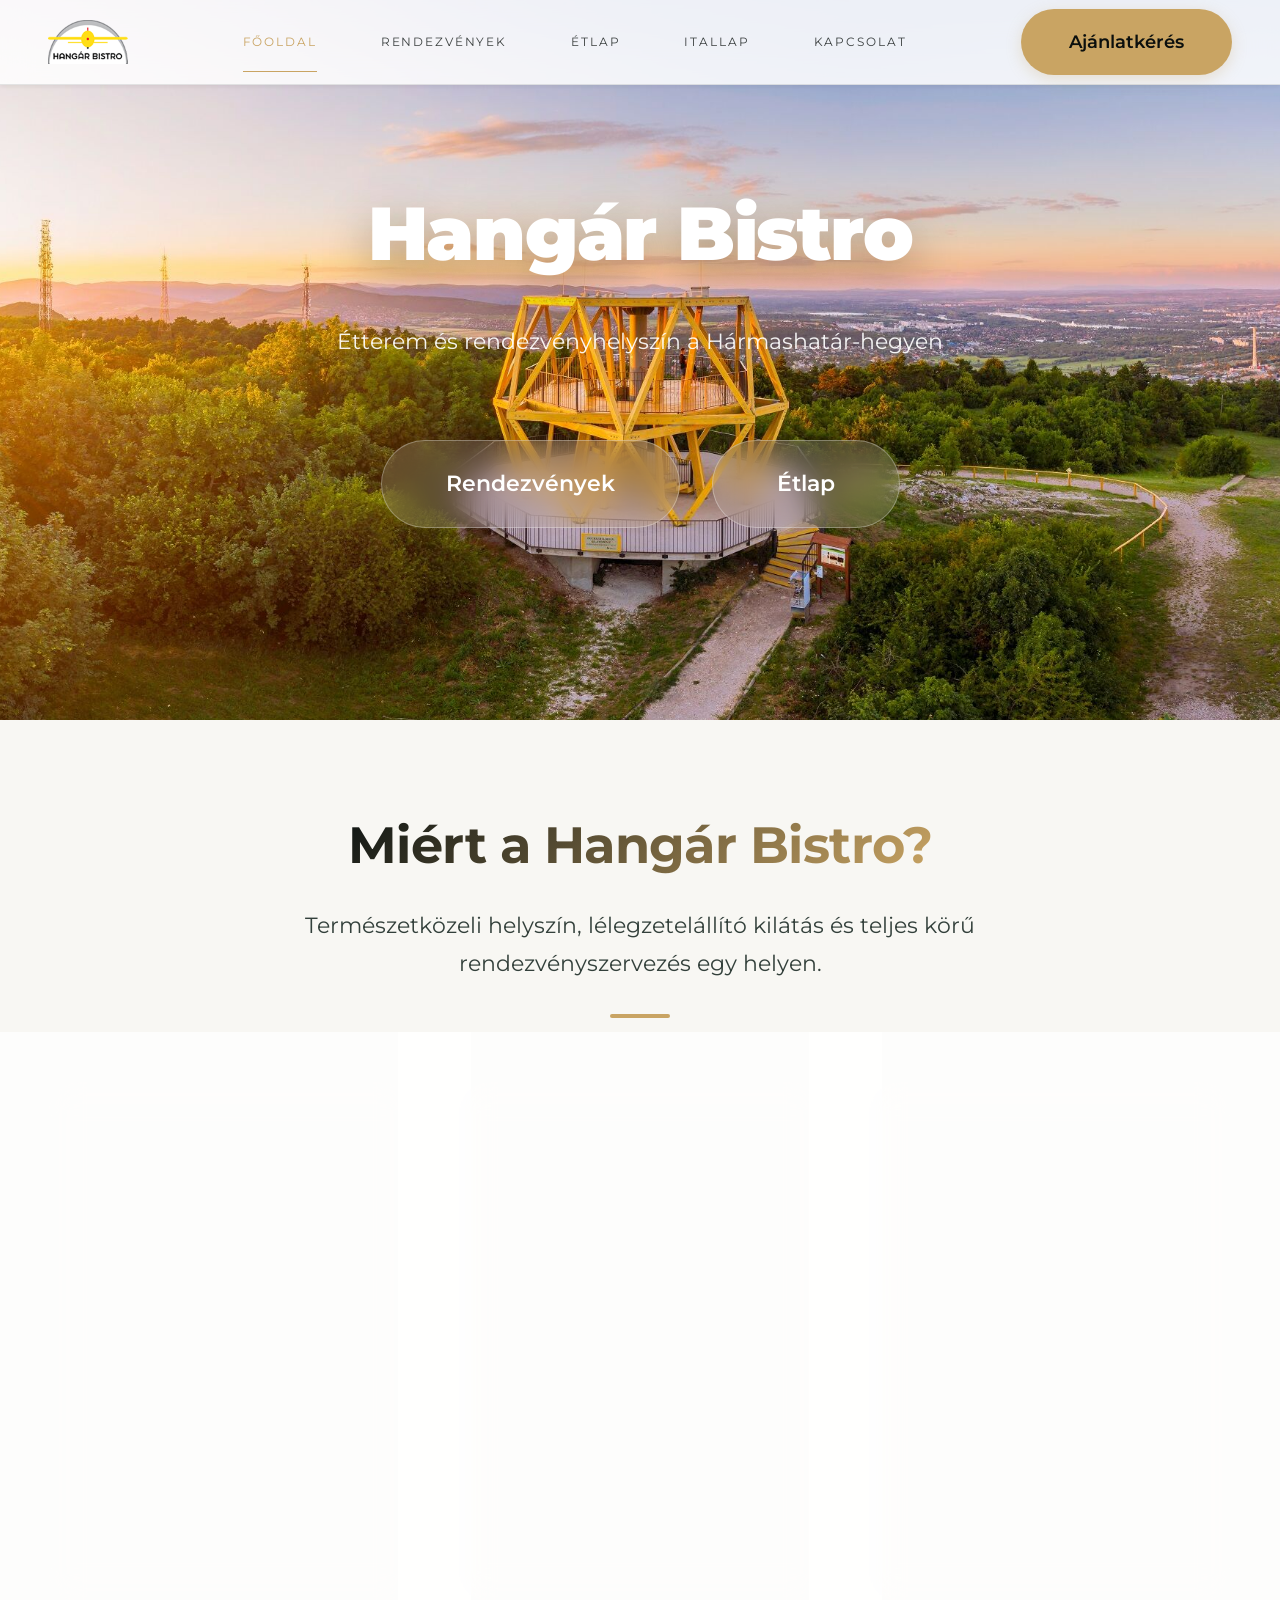
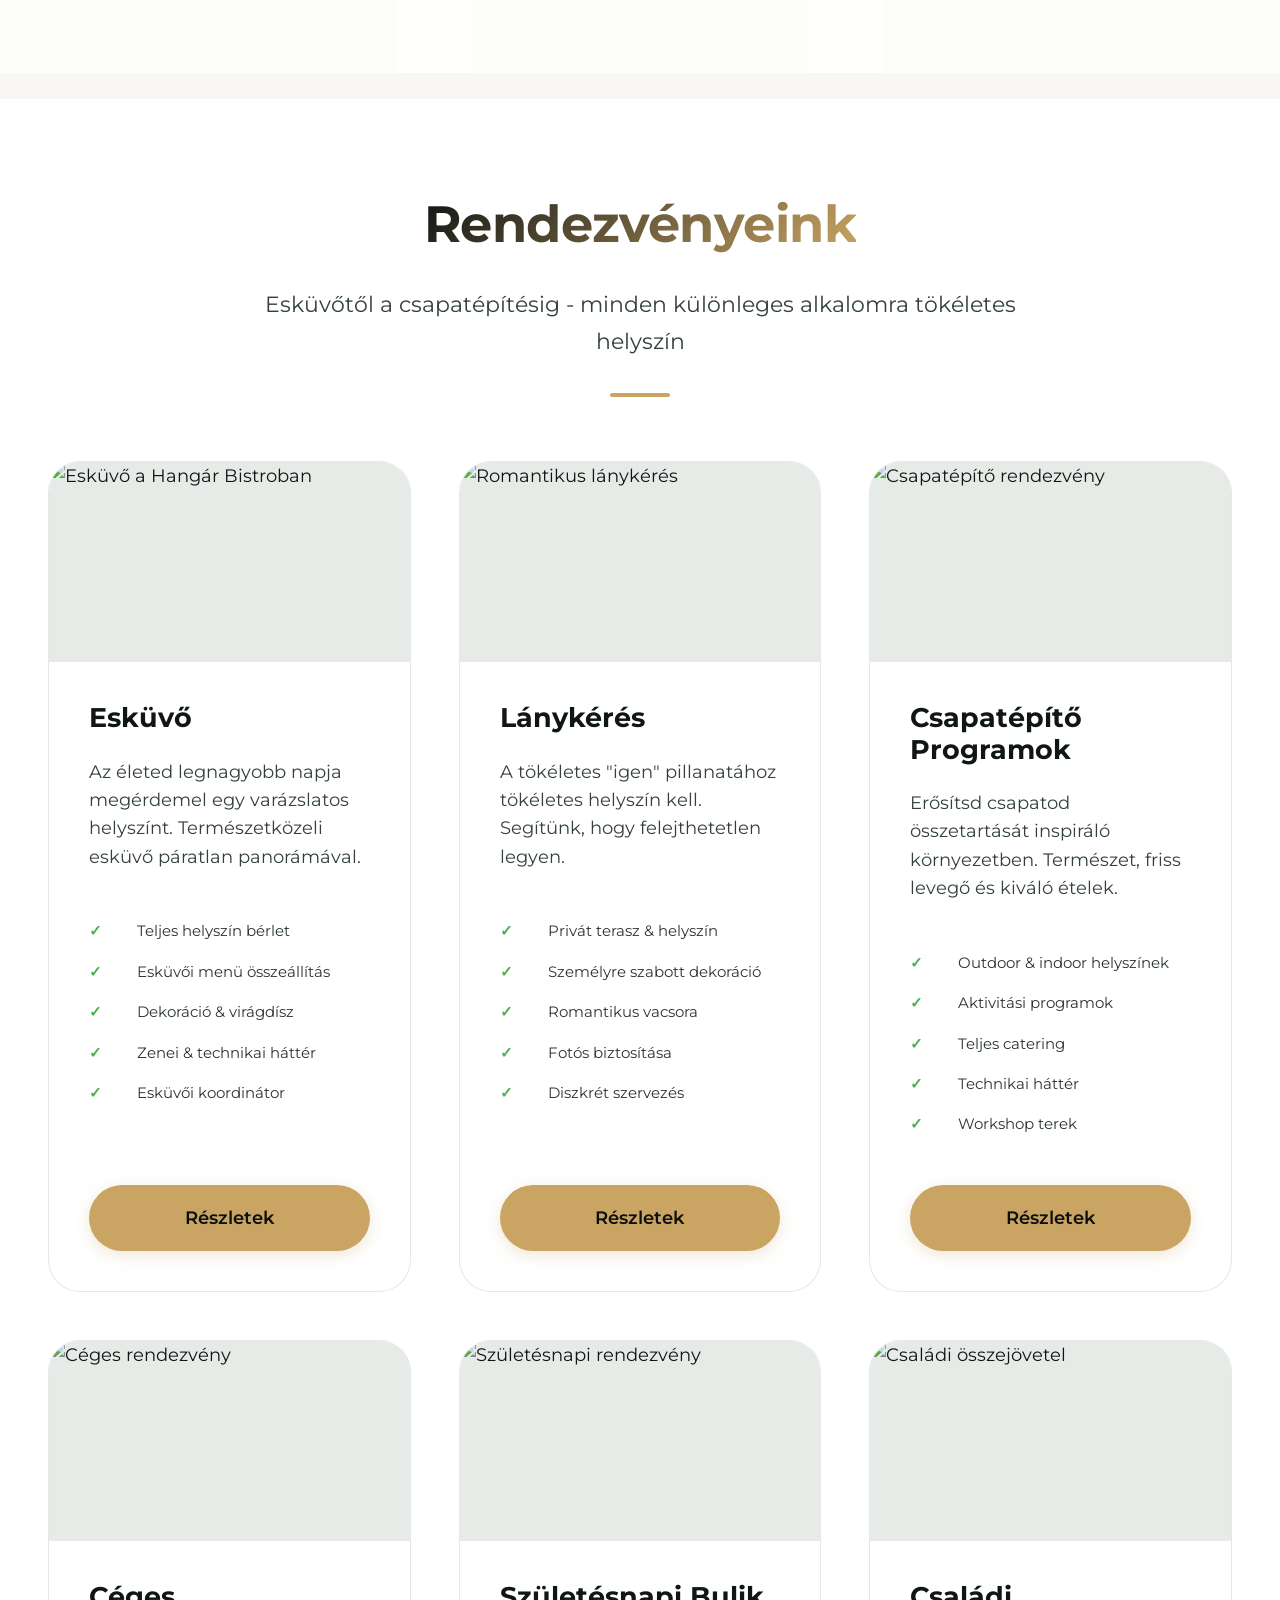
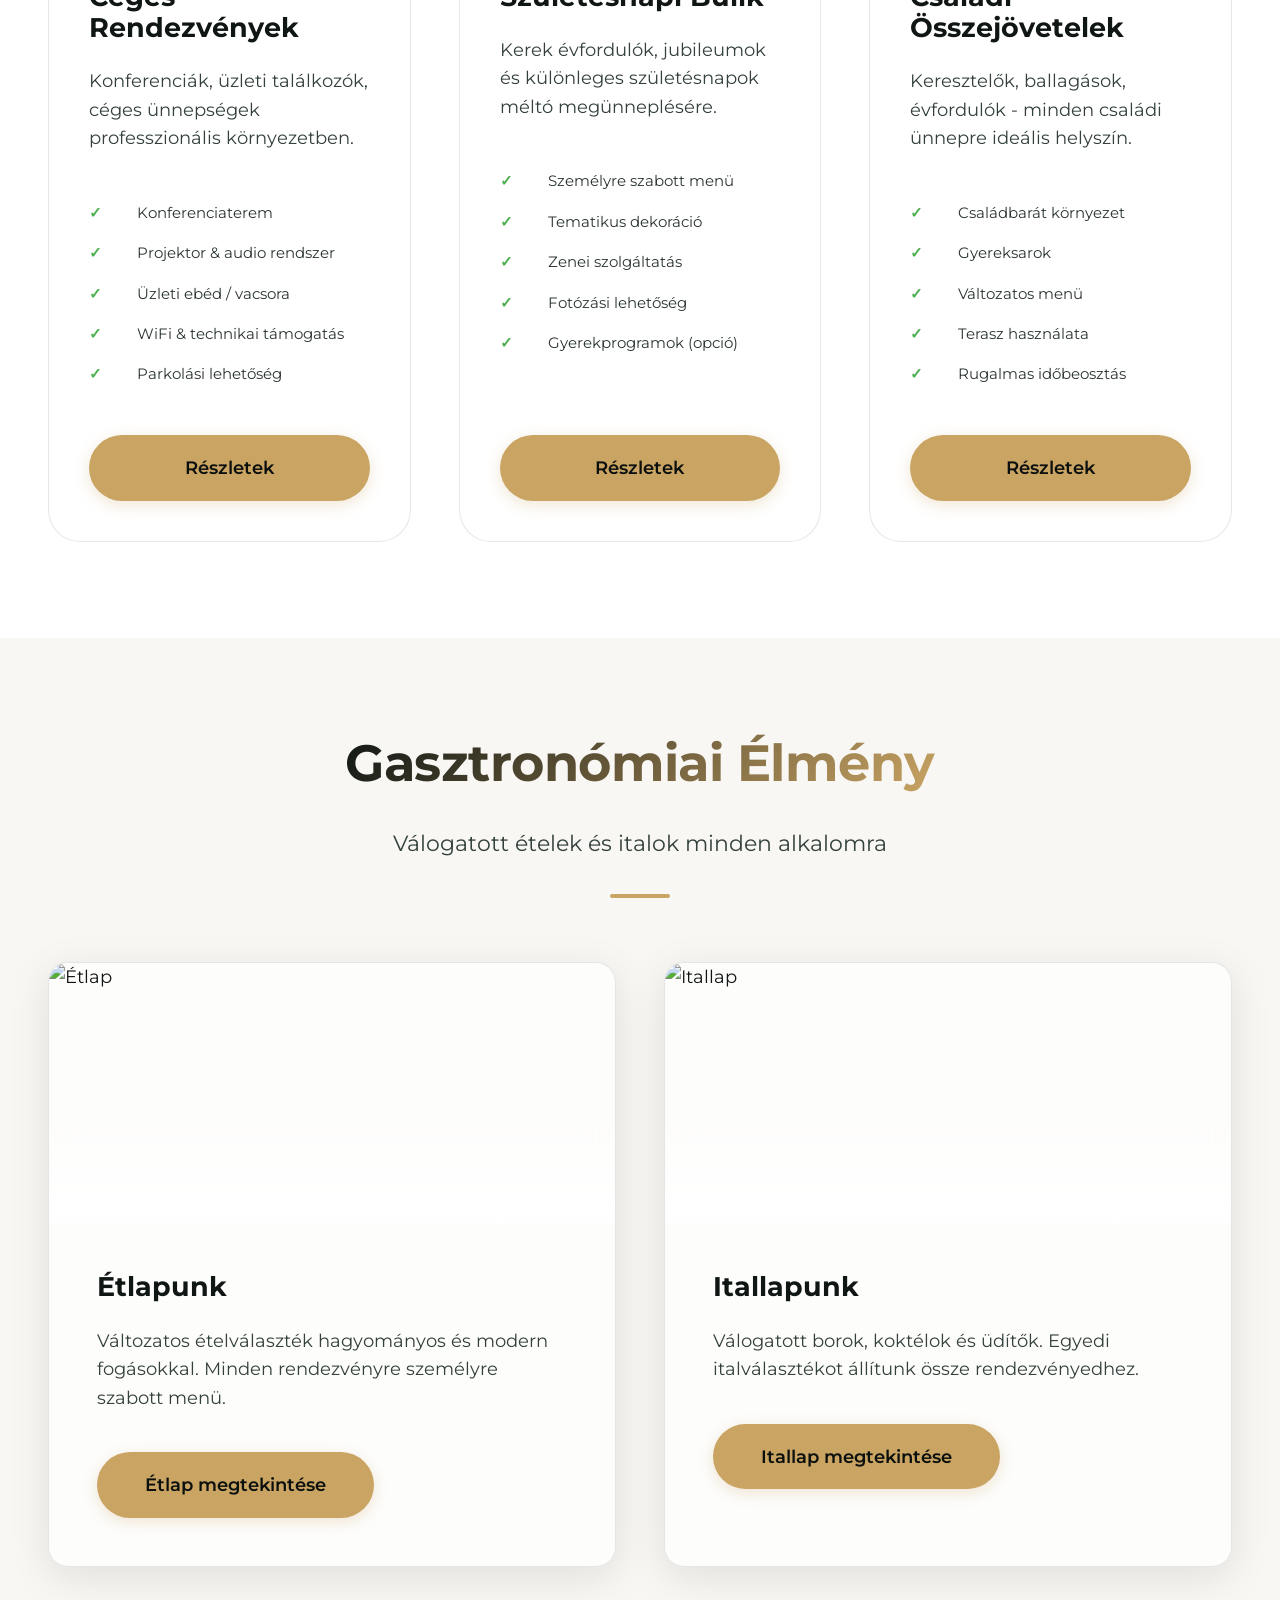
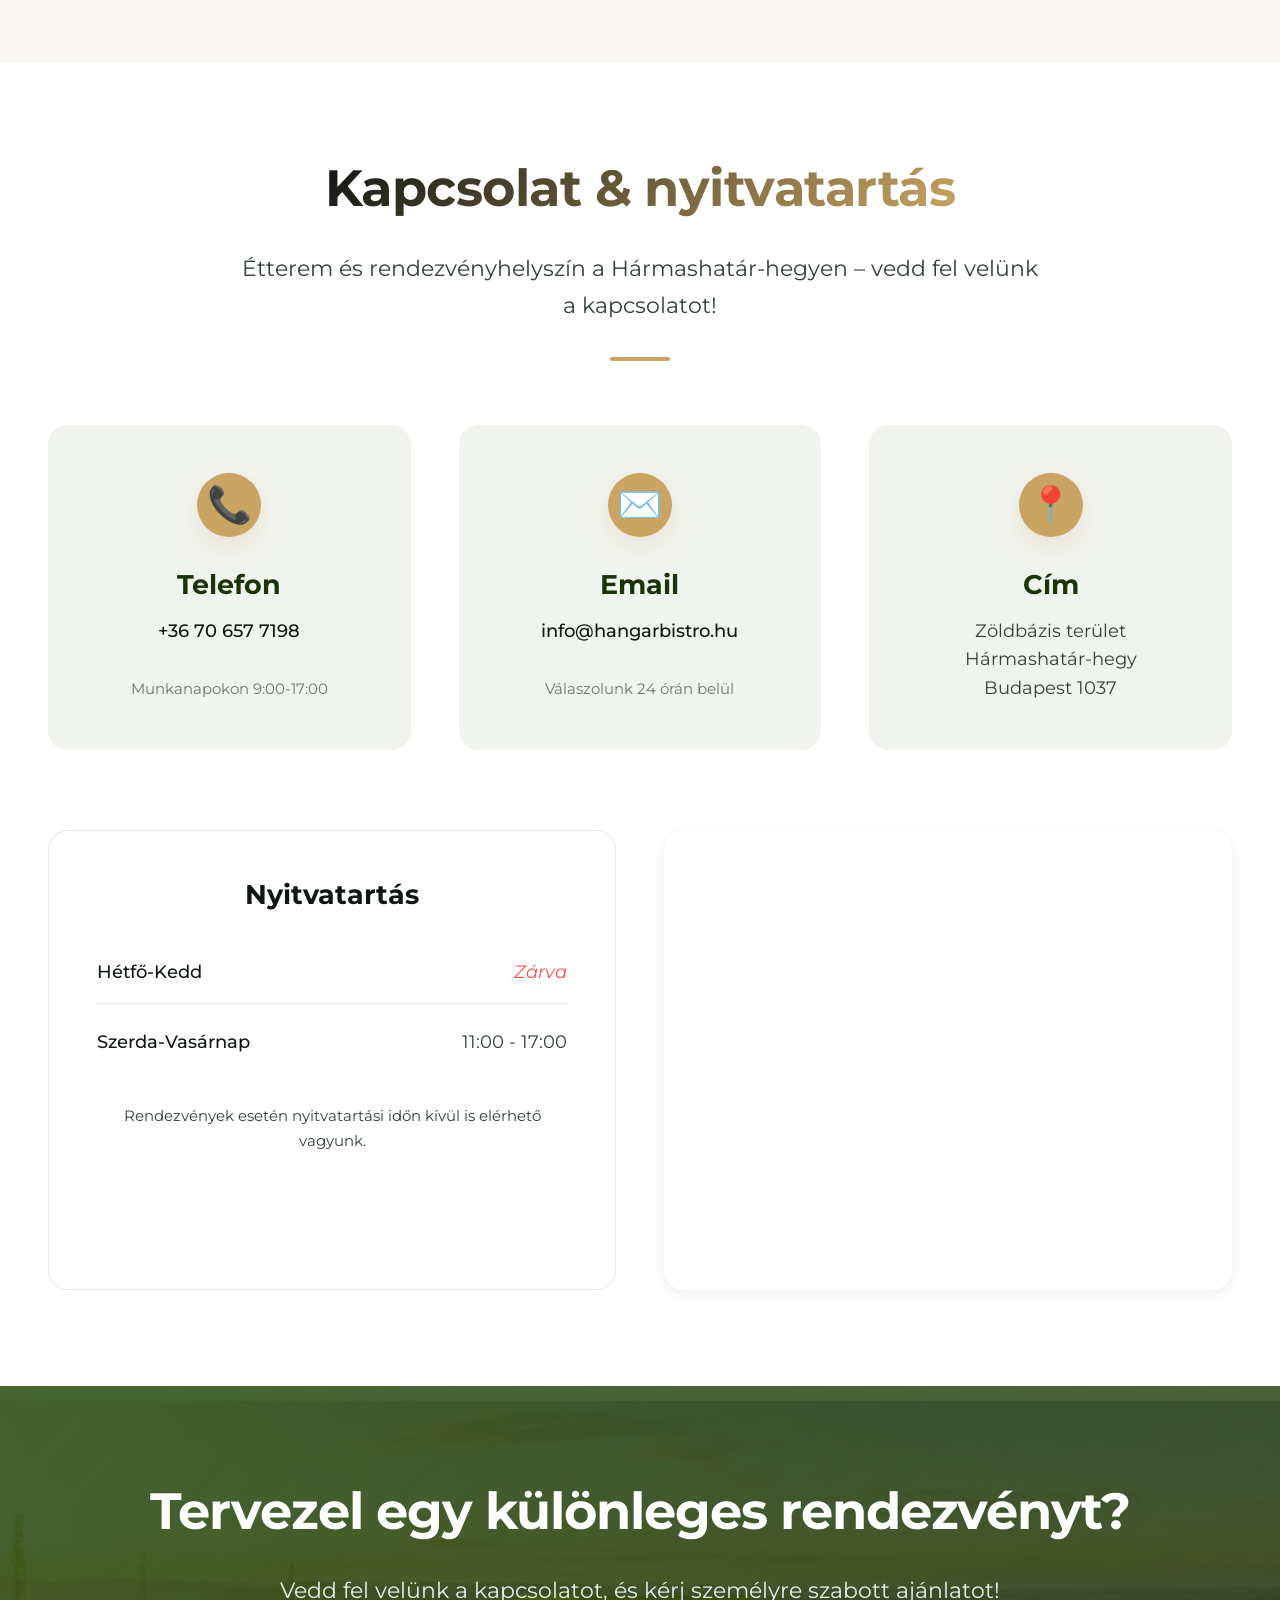
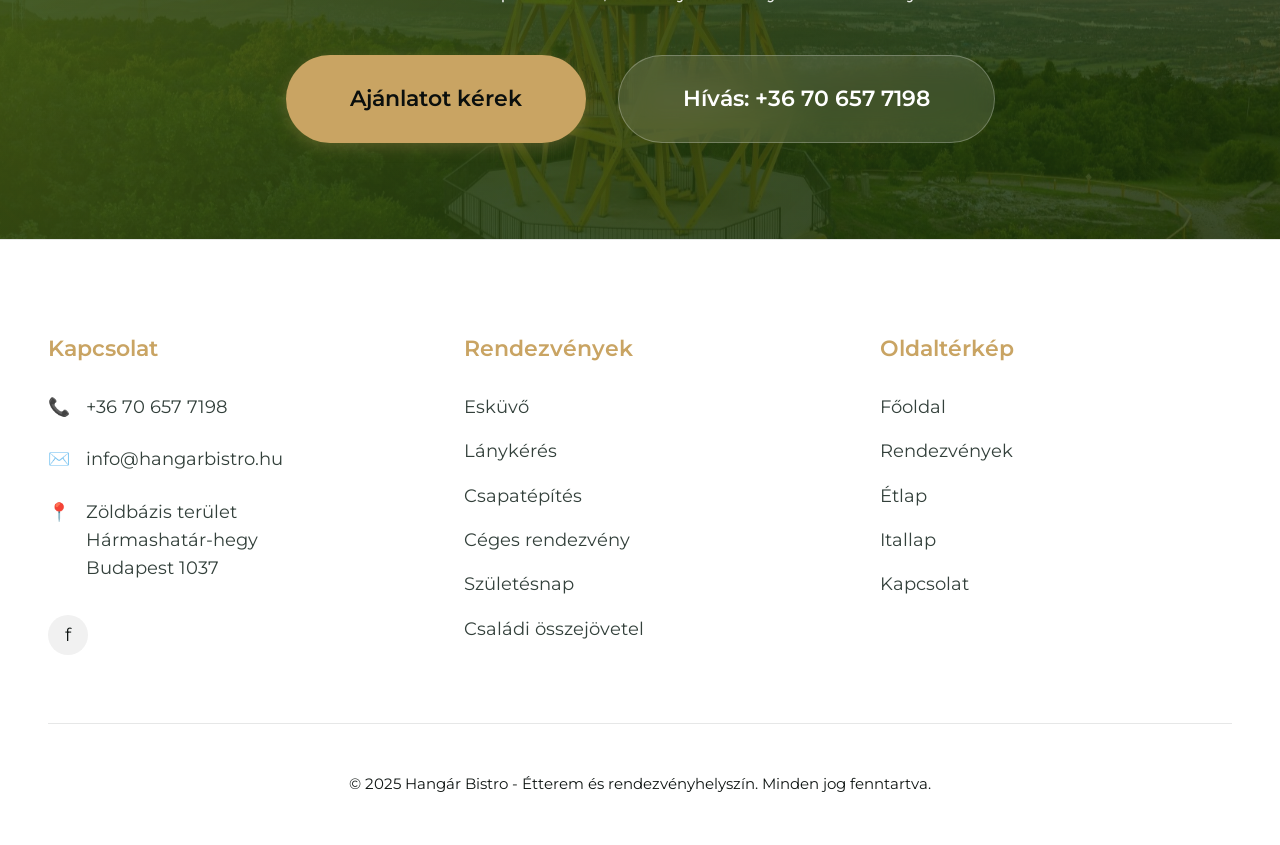
==== commit 7cc2903d: "Initial commit" ====
--- a/index.html
+++ b/index.html
@@ -81,9 +81,9 @@
       <div class="hero__overlay"></div>
       <div class="hero__content container">
         <h1 class="hero__title">Hangár Bistro</h1>
-        <p class="hero__subtitle">Étterem és rendezvényhelyszín a Hármashatár-hegyen</p>
+        <p class="hero__subtitle">Étterem és rendezvényhelyszín a Hármashatár&#8209;hegyen</p>
         <div class="hero__cta">
-          <a href="#kapcsolat" class="btn btn-primary btn-lg">Ajánlatkérés</a>
+          <a href="rendezvenyek/index.html" class="btn btn-secondary btn-lg">Rendezvények</a>
           <a href="etlap.html" class="btn btn-secondary btn-lg">Étlap</a>
         </div>
       </div>
@@ -161,7 +161,7 @@
                 <li>Esküvői koordinátor</li>
               </ul>
               <div class="service-card__cta">
-                <a href="#kapcsolat" class="btn btn-primary btn-block">Ajánlatot kérek</a>
+                <a href="rendezvenyek/eskuvo.html" class="btn btn-primary btn-block">Részletek</a>
               </div>
             </div>
           </article>
@@ -185,7 +185,7 @@
                 <li>Diszkrét szervezés</li>
               </ul>
               <div class="service-card__cta">
-                <a href="#kapcsolat" class="btn btn-primary btn-block">Tervezek lánykérést</a>
+                <a href="rendezvenyek/lanykeres.html" class="btn btn-primary btn-block">Részletek</a>
               </div>
             </div>
           </article>
@@ -209,7 +209,7 @@
                 <li>Workshop terek</li>
               </ul>
               <div class="service-card__cta">
-                <a href="#kapcsolat" class="btn btn-primary btn-block">Csapatépítő ajánlat</a>
+                <a href="rendezvenyek/csapatepites.html" class="btn btn-primary btn-block">Részletek</a>
               </div>
             </div>
           </article>
@@ -233,7 +233,7 @@
                 <li>Parkolási lehetőség</li>
               </ul>
               <div class="service-card__cta">
-                <a href="#kapcsolat" class="btn btn-primary btn-block">Céges ajánlat</a>
+                <a href="rendezvenyek/ceges-rendezveny.html" class="btn btn-primary btn-block">Részletek</a>
               </div>
             </div>
           </article>
@@ -257,7 +257,7 @@
                 <li>Gyerekprogramok (opció)</li>
               </ul>
               <div class="service-card__cta">
-                <a href="#kapcsolat" class="btn btn-primary btn-block">Ajánlatot kérek</a>
+                <a href="rendezvenyek/szuletesnap.html" class="btn btn-primary btn-block">Részletek</a>
               </div>
             </div>
           </article>
@@ -281,7 +281,7 @@
                 <li>Rugalmas időbeosztás</li>
               </ul>
               <div class="service-card__cta">
-                <a href="#kapcsolat" class="btn btn-primary btn-block">Ajánlatot kérek</a>
+                <a href="rendezvenyek/csaladi-osszejovetel.html" class="btn btn-primary btn-block">Részletek</a>
               </div>
             </div>
           </article>
--- a/assets/css/base.css
+++ b/assets/css/base.css
@@ -33,6 +33,10 @@
   font-weight: var(--font-weight-bold);
   line-height: var(--line-height-tight);
   color: var(--color-text-primary);
+  hyphens: none;
+  -webkit-hyphens: none;
+  overflow-wrap: normal;
+  word-break: normal;
   margin-top: 0;
   margin-bottom: var(--space-3);
 }
--- a/assets/css/components.css
+++ b/assets/css/components.css
@@ -25,6 +25,18 @@
   z-index: 1;
 }
 
+@media (max-width: 420px) {
+  .btn {
+    white-space: normal;
+  }
+
+  .btn-lg,
+  .btn-large {
+    padding: var(--space-3) var(--space-6);
+    font-size: var(--font-size-base);
+  }
+}
+
 .btn::before {
   content: '';
   position: absolute;
--- a/assets/css/layout.css
+++ b/assets/css/layout.css
@@ -7,8 +7,8 @@
   max-width: var(--container-lg);
   margin-left: auto;
   margin-right: auto;
-  padding-left: var(--space-6);
-  padding-right: var(--space-6);
+  padding-left: clamp(1rem, 4vw, var(--space-6));
+  padding-right: clamp(1rem, 4vw, var(--space-6));
 }
 
 @media (min-width: 1440px) {
--- a/assets/css/pages.css
+++ b/assets/css/pages.css
@@ -11,6 +11,9 @@
   align-items: center;
   justify-content: center;
   background-color: var(--color-bg-primary);
+  background-size: cover;
+  background-position: center;
+  background-repeat: no-repeat;
   overflow: hidden;
 }
 
@@ -45,6 +48,12 @@
   z-index: 1;
 }
 
+/* Events listing hero: slightly lift the photo (avoid “too dark” look) */
+.hero--events {
+  background-color: rgba(255, 255, 255, 0.12);
+  background-blend-mode: screen;
+}
+
 .hero__content {
   position: relative;
   z-index: 2;
@@ -63,14 +72,14 @@
 }
 
 .hero__subtitle {
-  font-size: var(--font-size-lg);
+  font-size: clamp(0.9rem, 2.1vw, var(--font-size-lg));
   color: rgba(255, 255, 255, 0.92);
   text-shadow: 0 10px 32px rgba(0, 0, 0, 0.28);
   margin-bottom: var(--space-10);
   max-width: none;
   margin-left: auto;
   margin-right: auto;
-  white-space: nowrap;
+  white-space: normal;
   overflow-wrap: normal;
   word-break: keep-all;
   hyphens: none;
@@ -1022,14 +1031,23 @@
 /* Hero Section - Alternative naming */
 .hero-section {
   position: relative;
-  min-height: 60vh;
+  min-height: clamp(520px, 65vh, 760px);
   display: flex;
   align-items: center;
   justify-content: center;
   background-size: cover;
   background-position: center;
   background-repeat: no-repeat;
-  padding: var(--space-16) 0;
+  padding: var(--space-12) 0;
+  isolation: isolate;
+}
+
+.hero-section::before {
+  content: '';
+  position: absolute;
+  inset: 0;
+  background: linear-gradient(180deg, rgba(0, 0, 0, 0.22), rgba(0, 0, 0, 0.14));
+  z-index: 0;
 }
 
 .hero-content {
@@ -1047,14 +1065,16 @@
   font-weight: var(--font-weight-bold);
   margin-bottom: var(--space-4);
   line-height: 1.2;
+  text-shadow: 0 18px 50px rgba(0, 0, 0, 0.35);
 }
 
 .hero-subtitle {
   font-size: var(--font-size-xl);
   font-weight: var(--font-weight-regular);
-  margin-bottom: var(--space-8);
+  margin-bottom: var(--space-6);
   opacity: 0.95;
   line-height: 1.6;
+  text-shadow: 0 10px 32px rgba(0, 0, 0, 0.28);
 }
 
 .hero-cta-group {
@@ -1076,7 +1096,7 @@
 .section-description {
   font-size: var(--font-size-lg);
   text-align: center;
-  margin-bottom: var(--space-10);
+  margin-bottom: var(--space-6);
   color: var(--color-text-secondary);
   max-width: 700px;
   margin-left: auto;
@@ -1092,21 +1112,21 @@
   display: grid;
   grid-template-columns: repeat(auto-fit, minmax(280px, 1fr));
   gap: var(--space-6);
-  margin-top: var(--space-10);
+  margin-top: var(--space-6);
 }
 
 .feature-card {
   background: var(--glass-bg);
   border: 1px solid var(--glass-border);
   border-radius: var(--radius-lg);
-  padding: var(--space-8);
+  padding: var(--space-6);
   text-align: center;
   transition: transform 0.3s ease, box-shadow 0.3s ease;
 }
 
 .feature-card:hover {
   transform: translateY(-4px);
-  box-shadow: 0 8px 24px rgba(0, 0, 0, 0.1);
+  box-shadow: var(--shadow-md);
 }
 
 .feature-icon {
@@ -1146,7 +1166,7 @@
   max-width: 900px;
   margin: 0 auto;
   position: relative;
-  padding: var(--space-8) 0;
+  padding: var(--space-6) 0;
 }
 
 .timeline::before {
@@ -1162,7 +1182,7 @@
 .timeline-item {
   display: flex;
   gap: var(--space-6);
-  margin-bottom: var(--space-8);
+  margin-bottom: var(--space-6);
   position: relative;
 }
 
@@ -1216,21 +1236,22 @@
 .menu-packages-grid {
   display: grid;
   grid-template-columns: repeat(auto-fit, minmax(320px, 1fr));
-  gap: var(--space-8);
-  margin-top: var(--space-10);
+  gap: var(--space-6);
+  margin-top: var(--space-6);
 }
 
 .menu-package-card {
   background: var(--glass-bg);
   border: 1px solid var(--glass-border);
   border-radius: var(--radius-lg);
-  padding: var(--space-8);
+  padding: var(--space-6);
   position: relative;
 }
 
 .menu-package-card.featured {
   border: 2px solid var(--color-accent);
-  transform: scale(1.02);
+  transform: none;
+  box-shadow: var(--shadow-md);
 }
 
 .menu-package-card .package-badge {
@@ -1303,7 +1324,7 @@
   background: var(--glass-bg);
   border-radius: var(--radius-lg);
   padding: var(--space-6);
-  margin-top: var(--space-10);
+  margin-top: var(--space-6);
   text-align: center;
 }
 
@@ -1321,7 +1342,7 @@
   display: grid;
   grid-template-columns: repeat(auto-fit, minmax(280px, 1fr));
   gap: var(--space-4);
-  margin-top: var(--space-10);
+  margin-top: var(--space-6);
 }
 
 .gallery-item {
@@ -1352,15 +1373,15 @@
 .packages-grid {
   display: grid;
   grid-template-columns: repeat(auto-fit, minmax(320px, 1fr));
-  gap: var(--space-8);
-  margin-top: var(--space-10);
+  gap: var(--space-6);
+  margin-top: var(--space-6);
 }
 
 .package-card {
   background: white;
   border: 1px solid var(--glass-border);
   border-radius: var(--radius-lg);
-  padding: var(--space-8);
+  padding: var(--space-6);
   position: relative;
   display: flex;
   flex-direction: column;
@@ -1368,8 +1389,8 @@
 
 .package-card.featured {
   border: 2px solid var(--color-accent);
-  transform: scale(1.02);
-  box-shadow: 0 8px 24px rgba(0, 0, 0, 0.1);
+  transform: none;
+  box-shadow: var(--shadow-md);
 }
 
 .package-card .package-badge {
@@ -1433,7 +1454,7 @@
   display: grid;
   grid-template-columns: repeat(auto-fit, minmax(300px, 1fr));
   gap: var(--space-6);
-  margin-top: var(--space-10);
+  margin-top: var(--space-6);
 }
 
 .cross-sell-card {
@@ -1497,7 +1518,7 @@
   background: var(--glass-bg);
   border: 1px solid var(--glass-border);
   border-radius: var(--radius-lg);
-  padding: var(--space-10);
+  padding: var(--space-8);
   text-align: center;
   max-width: 900px;
   margin: 0 auto;
@@ -1546,8 +1567,14 @@
 .cta-banner-description {
   font-size: var(--font-size-lg);
   color: rgba(255, 255, 255, 0.9);
-  margin-bottom: var(--space-8);
+  margin-bottom: var(--space-6);
   line-height: var(--line-height-relaxed);
+}
+
+/* Alias: some event pages use btn-large instead of btn-lg */
+.btn-large {
+  padding: var(--space-4) var(--space-8);
+  font-size: var(--font-size-lg);
 }
 
 .cta-banner-buttons {
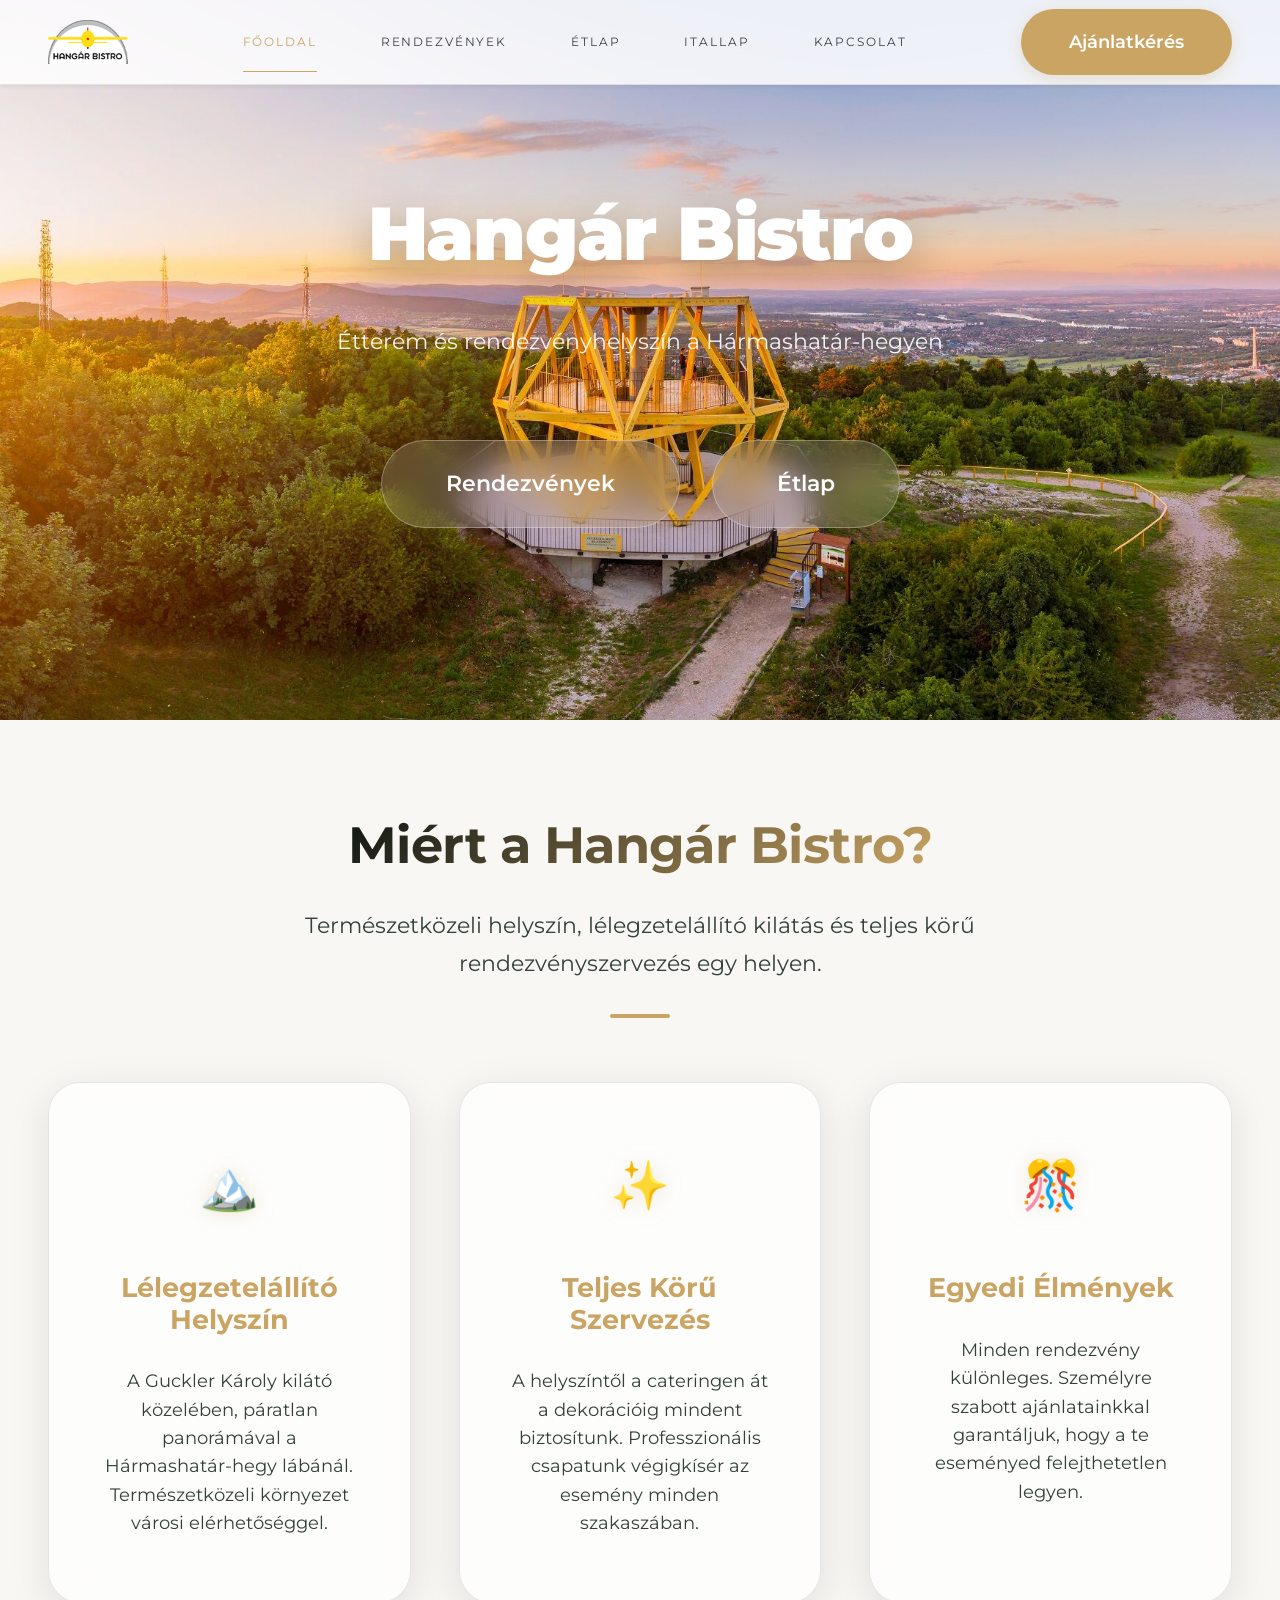
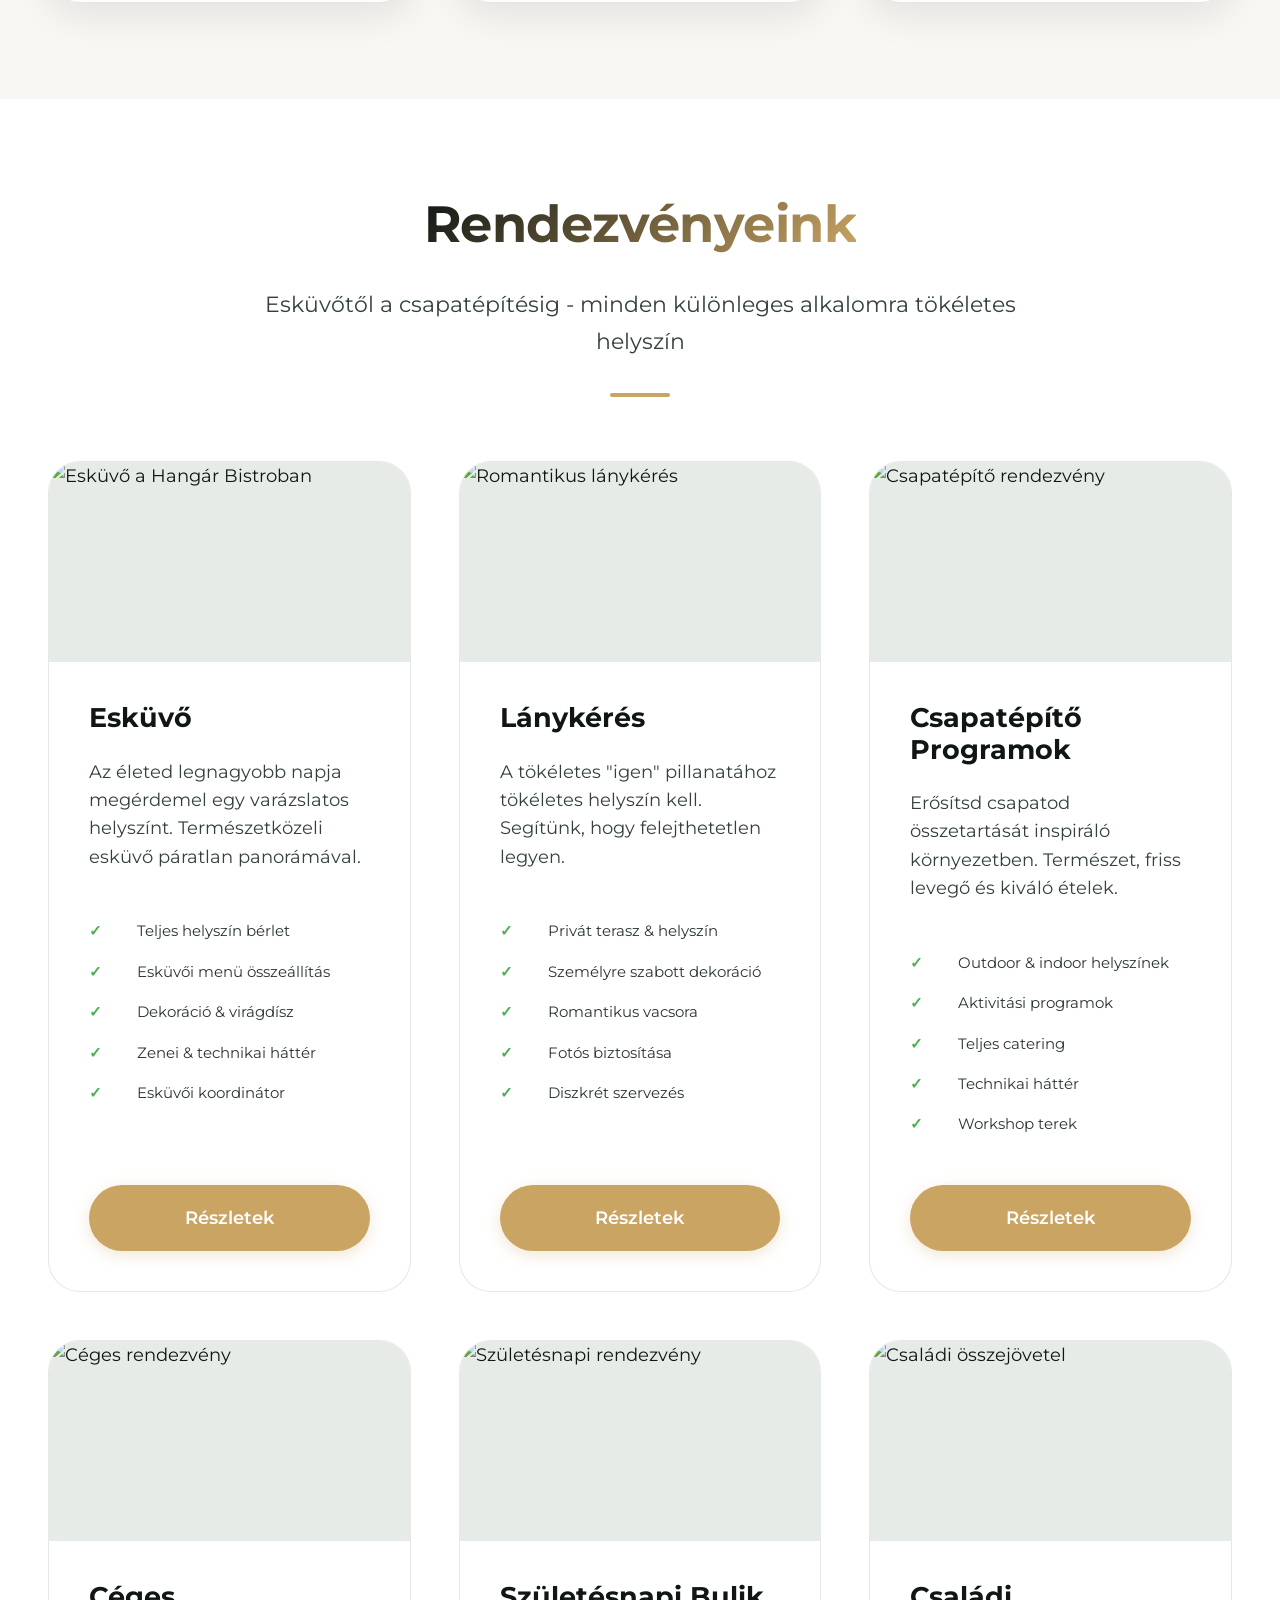
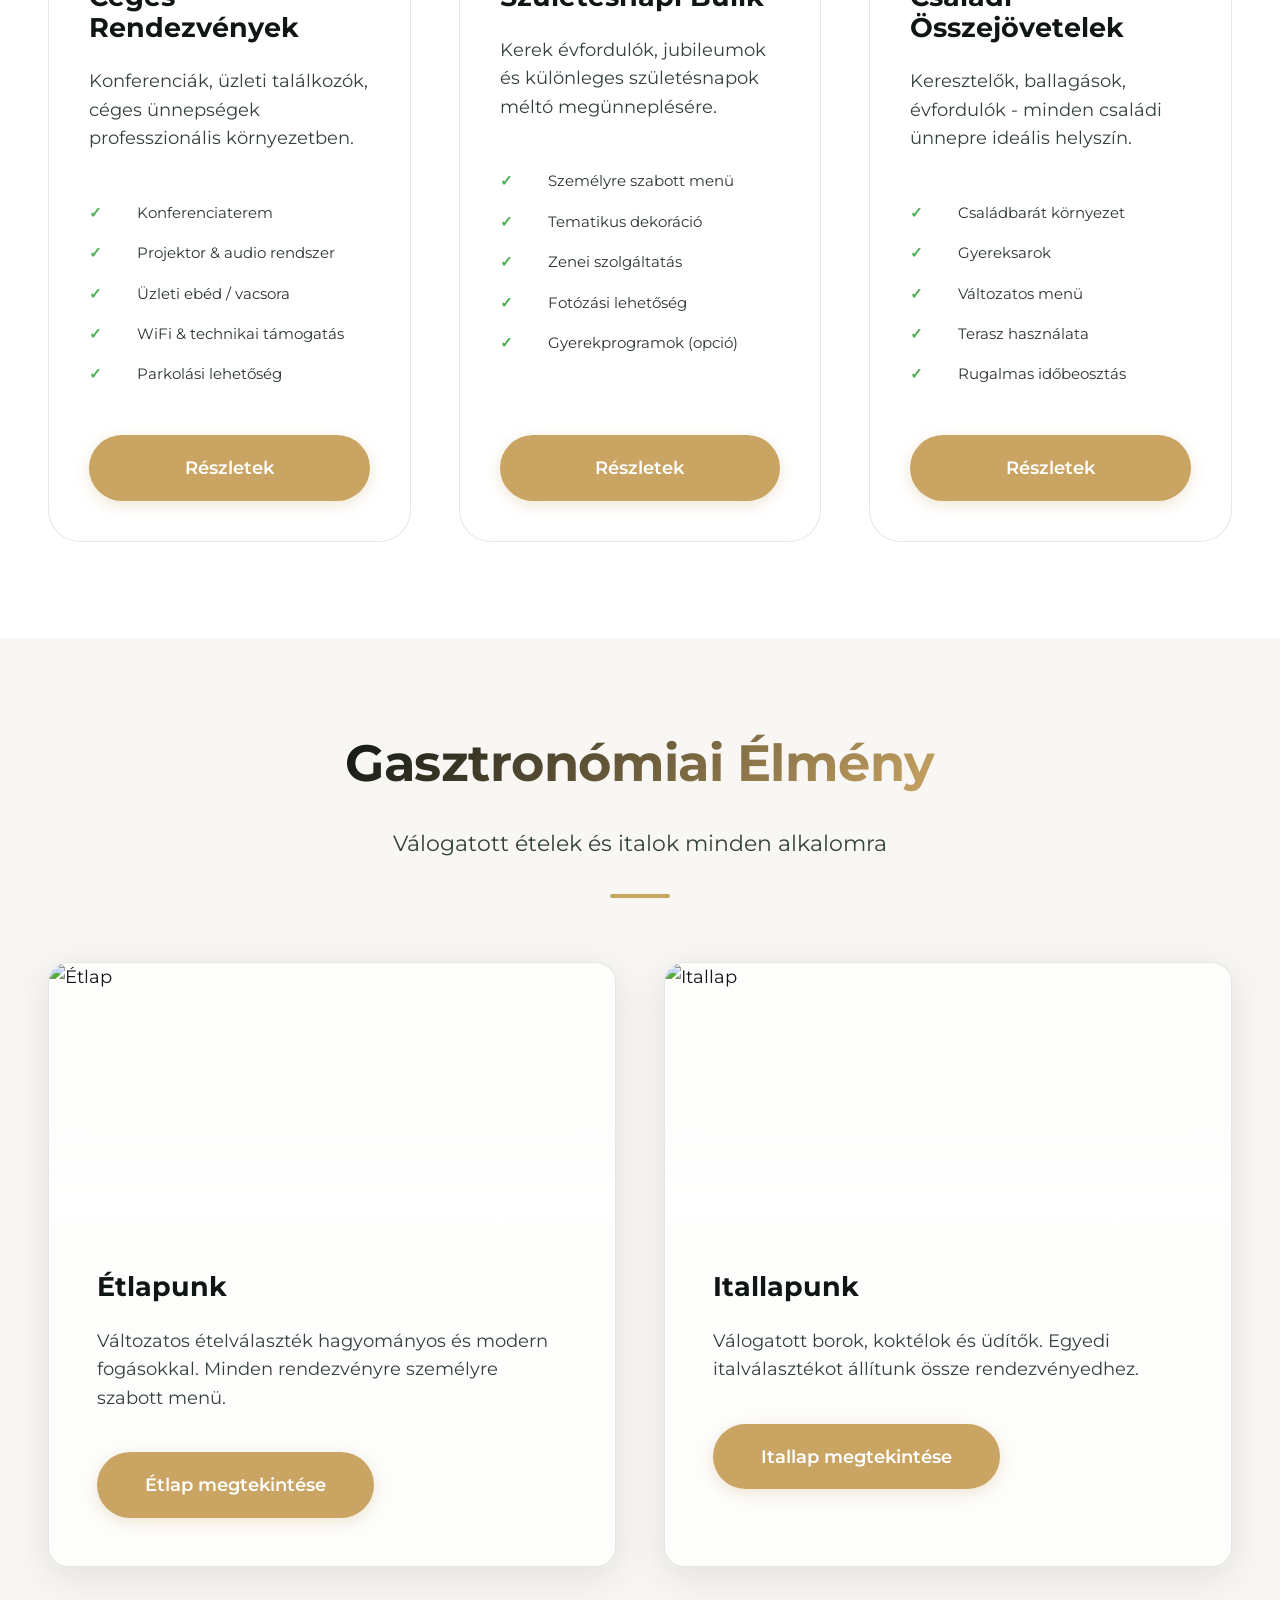
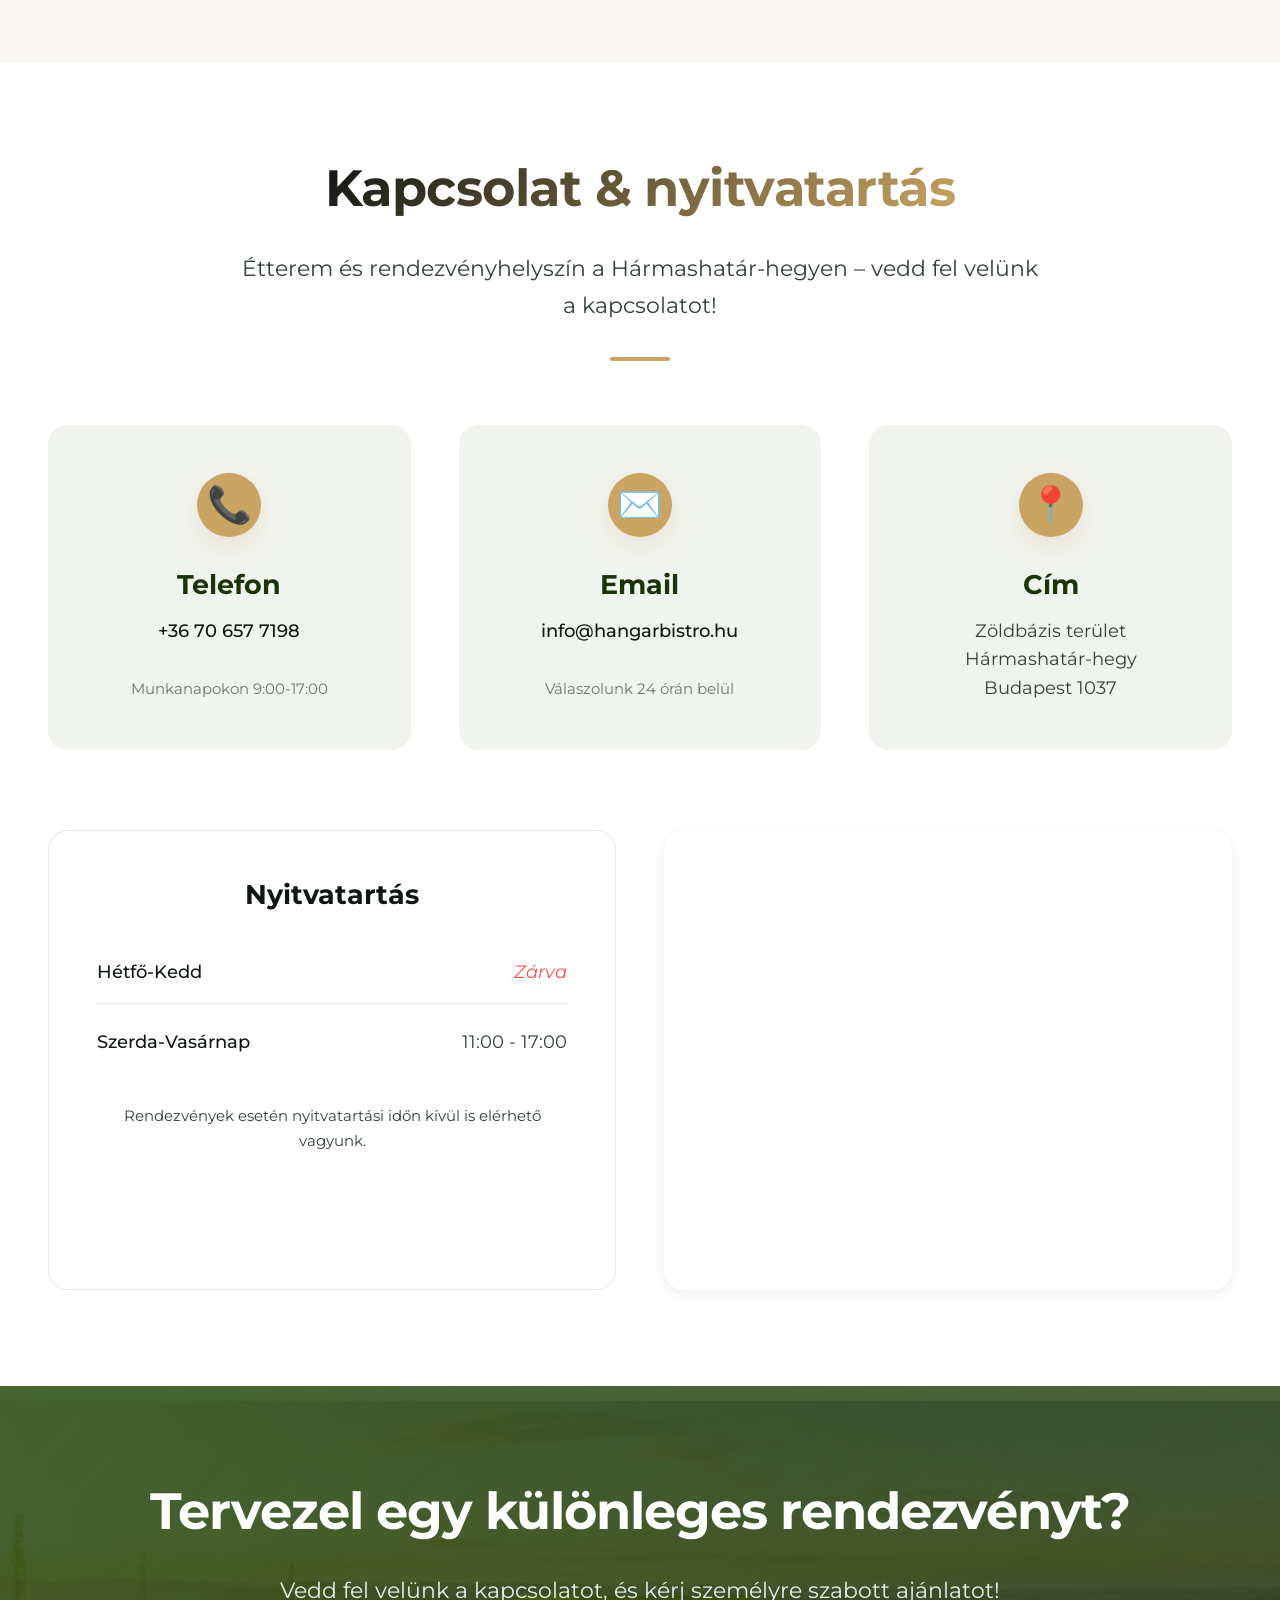
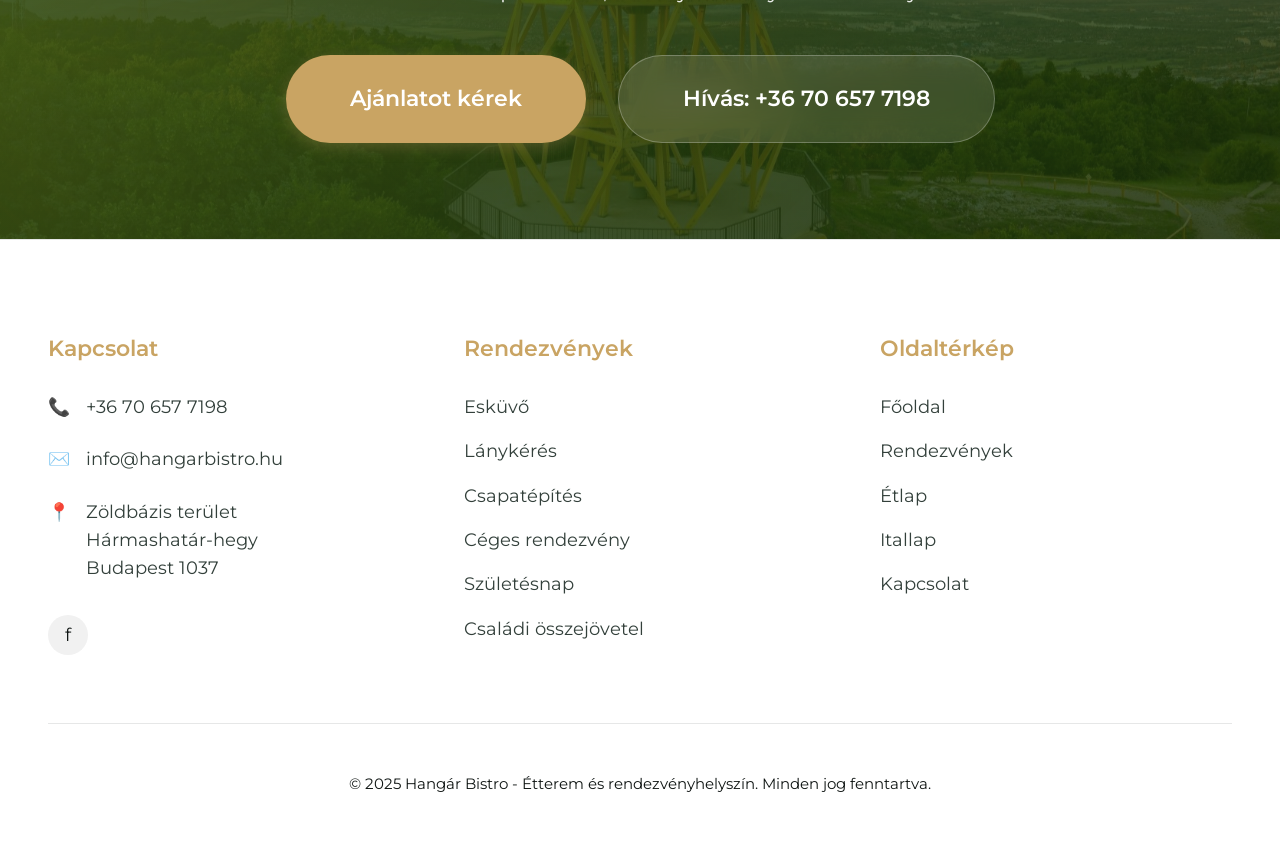
==== commit 8bec905b: "." ====
--- a/index.html
+++ b/index.html
@@ -27,11 +27,15 @@
   <!-- Theme Color -->
   <meta name="theme-color" content="#F8F7F3">
 
+  <!-- Icons -->
+  <link rel="icon" type="image/png" href="assets/images/logo.png">
+  <link rel="apple-touch-icon" href="assets/images/logo.png">
+
   <!-- Fonts -->
   <link rel="preconnect" href="https://fonts.googleapis.com">
   <link rel="preconnect" href="https://fonts.gstatic.com" crossorigin>
   <link
-    href="https://fonts.googleapis.com/css2?family=Montserrat:wght@400;500;600;700;800;900&family=Open+Sans:wght@400;500;600;700&display=swap"
+    href="https://fonts.googleapis.com/css2?family=Montserrat:wght@400;500;600;700;800;900&display=swap"
     rel="stylesheet">
 
   <!-- Styles -->
--- a/assets/css/base.css
+++ b/assets/css/base.css
@@ -3,6 +3,7 @@
   font-size: 100%;
   box-sizing: border-box;
   scroll-behavior: smooth;
+  overflow-x: hidden;
 }
 
 *, *::before, *::after {
--- a/assets/css/components.css
+++ b/assets/css/components.css
@@ -62,7 +62,7 @@
 /* Primary Button - Gold/Brass glow */
 .btn-primary {
   background-color: var(--color-accent);
-  color: var(--color-text-dark);
+  color: #ffffff;
   border: none;
   font-weight: 600;
   box-shadow: 0 4px 15px var(--color-accent-glow);
@@ -76,27 +76,29 @@
 
 /* Secondary Button - Glass */
 .btn-secondary {
-  background: rgba(16, 22, 20, 0.02);
-  color: var(--color-text-primary);
+  background: rgba(16, 22, 20, 0.5);
+  color: #ffffff;
   border: 1px solid var(--glass-border);
   backdrop-filter: var(--glass-blur);
 }
 
 .btn-secondary:hover:not(:disabled) {
-  background: rgba(16, 22, 20, 0.04);
-  border-color: rgba(16, 22, 20, 0.18);
+  background: rgba(16, 22, 20, 0.7);
+  border-color: rgba(16, 22, 20, 0.8);
   transform: translateY(-2px);
+  color: #ffffff;
 }
 
 /* Ghost Button */
 .btn-ghost {
   background: transparent;
-  color: var(--color-text-secondary);
+  color: #ffffff;
   border: none;
 }
 
 .btn-ghost:hover:not(:disabled) {
-  color: var(--color-text-primary);
+  color: #ffffff;
+  opacity: 0.8;
 }
 
 /* Button Sizes */
@@ -274,6 +276,17 @@
 @media (min-width: 768px) {
   .section {
     padding: var(--space-12) 0;
+  }
+}
+
+/* First section in main needs extra top padding on mobile for fixed navbar */
+main > .section:first-child {
+  padding-top: calc(84px + var(--space-10));
+}
+
+@media (min-width: 768px) {
+  main > .section:first-child {
+    padding-top: var(--space-12);
   }
 }
 
--- a/assets/css/layout.css
+++ b/assets/css/layout.css
@@ -333,11 +333,14 @@
   overflow: hidden;
   background-color: var(--color-bg-primary);
   color: var(--color-text-primary);
+  padding-top: 84px;
+  max-width: 100vw;
 }
 
 @media (min-width: 768px) {
   .hero {
     min-height: 700px;
+    padding-top: 0;
   }
 }
 
@@ -440,6 +443,7 @@
   color: var(--color-white);
   padding: var(--space-12) 0;
   text-align: center;
+  max-width: 100vw;
 }
 
 .cta-banner::before {
--- a/assets/css/pages.css
+++ b/assets/css/pages.css
@@ -6,7 +6,7 @@
 
 .hero {
   position: relative;
-  height: clamp(600px, 80vh, 1000px);
+  min-height: clamp(600px, 80vh, 1000px);
   display: flex;
   align-items: center;
   justify-content: center;
@@ -48,10 +48,17 @@
   z-index: 1;
 }
 
-/* Events listing hero: slightly lift the photo (avoid “too dark” look) */
+/* Events listing hero: blur + subtle dark overlay for readable white text */
 .hero--events {
-  background-color: rgba(255, 255, 255, 0.12);
-  background-blend-mode: screen;
+  background-color: #000;
+  padding-top: 84px; /* navbar is fixed on desktop too */
+}
+
+.hero--events .hero__overlay {
+  display: block;
+  background: linear-gradient(180deg, rgba(0, 0, 0, 0.42), rgba(0, 0, 0, 0.28));
+  backdrop-filter: blur(6px);
+  -webkit-backdrop-filter: blur(6px);
 }
 
 .hero__content {
@@ -833,14 +840,41 @@
   transition: transform var(--transition-base);
 }
 
+.faq-question svg.faq-icon {
+  display: block;
+}
+
+/* SVG icon variant (event pages): switch plus/minus paths via aria-expanded */
+.faq-icon-minus {
+  display: none;
+}
+
+.faq-icon-plus {
+  display: block;
+}
+
+.faq-question[aria-expanded="true"] .faq-icon-minus {
+  display: block;
+}
+
+.faq-question[aria-expanded="true"] .faq-icon-plus {
+  display: none;
+}
+
 .faq-question[aria-expanded="true"] .faq-icon {
   transform: rotate(180deg);
 }
 
 .faq-answer {
+  /* Some event pages ship without `hidden`, so keep answers closed by default */
+  display: none;
   padding: 0 var(--space-6) var(--space-4);
   color: var(--color-text-secondary);
   line-height: var(--line-height-relaxed);
+}
+
+.faq-question[aria-expanded="true"] + .faq-answer {
+  display: block;
 }
 
 .faq-answer p {
@@ -1031,22 +1065,34 @@
 /* Hero Section - Alternative naming */
 .hero-section {
   position: relative;
-  min-height: clamp(520px, 65vh, 760px);
+  min-height: clamp(480px, 60vh, 760px);
   display: flex;
   align-items: center;
   justify-content: center;
   background-size: cover;
   background-position: center;
   background-repeat: no-repeat;
-  padding: var(--space-12) 0;
+  padding: calc(84px + var(--space-6)) 0 var(--space-8);
   isolation: isolate;
+  overflow: hidden;
+  max-width: 100vw;
+}
+
+@media (min-width: 768px) {
+  .hero-section {
+    min-height: clamp(520px, 65vh, 760px);
+    padding: var(--space-12) 0;
+  }
 }
 
 .hero-section::before {
   content: '';
   position: absolute;
   inset: 0;
-  background: linear-gradient(180deg, rgba(0, 0, 0, 0.22), rgba(0, 0, 0, 0.14));
+  background: linear-gradient(180deg, rgba(0, 0, 0, 0.42), rgba(0, 0, 0, 0.28));
+  backdrop-filter: blur(6px);
+  -webkit-backdrop-filter: blur(6px);
+  pointer-events: none;
   z-index: 0;
 }
 
@@ -1065,6 +1111,7 @@
   font-weight: var(--font-weight-bold);
   margin-bottom: var(--space-4);
   line-height: 1.2;
+  color: var(--color-white);
   text-shadow: 0 18px 50px rgba(0, 0, 0, 0.35);
 }
 
@@ -1074,6 +1121,7 @@
   margin-bottom: var(--space-6);
   opacity: 0.95;
   line-height: 1.6;
+  color: rgba(255, 255, 255, 0.92);
   text-shadow: 0 10px 32px rgba(0, 0, 0, 0.28);
 }
 
@@ -1082,6 +1130,72 @@
   gap: var(--space-4);
   justify-content: center;
   flex-wrap: wrap;
+}
+
+/* Premium hero badges (facts) */
+.hero-badges {
+  display: flex;
+  flex-wrap: wrap;
+  justify-content: center;
+  gap: var(--space-3);
+  margin: var(--space-4) 0 var(--space-6);
+  padding: 0;
+  list-style: none;
+}
+
+.hero-badge {
+  display: inline-flex;
+  align-items: center;
+  gap: var(--space-2);
+  padding: var(--space-2) var(--space-4);
+  border-radius: var(--radius-full);
+  background: rgba(255, 255, 255, 0.12);
+  border: 1px solid rgba(255, 255, 255, 0.22);
+  color: rgba(255, 255, 255, 0.94);
+  backdrop-filter: blur(10px);
+  -webkit-backdrop-filter: blur(10px);
+  font-size: var(--font-size-sm);
+  font-weight: var(--font-weight-semibold);
+  line-height: 1;
+  text-shadow: 0 10px 24px rgba(0, 0, 0, 0.25);
+}
+
+.hero-badge__icon {
+  width: 18px;
+  height: 18px;
+  display: inline-flex;
+  align-items: center;
+  justify-content: center;
+  color: rgba(255, 255, 255, 0.95);
+}
+
+.hero-badge__icon svg {
+  width: 18px;
+  height: 18px;
+  display: block;
+}
+
+/* Make CTA buttons readable on dark/blurred event heroes */
+.hero-section .btn-primary {
+  color: var(--color-white);
+  background-color: var(--color-accent);
+  background-color: color-mix(in srgb, var(--color-accent), #000 18%);
+  box-shadow: 0 10px 28px rgba(0, 0, 0, 0.25);
+}
+
+.hero-section .btn-primary:hover:not(:disabled) {
+  background-color: color-mix(in srgb, var(--color-accent), #000 10%);
+}
+
+.hero-section .btn-secondary {
+  background: rgba(255, 255, 255, 0.14);
+  border-color: rgba(255, 255, 255, 0.25);
+  color: var(--color-white);
+}
+
+.hero-section .btn-secondary:hover:not(:disabled) {
+  background: rgba(255, 255, 255, 0.18);
+  border-color: rgba(255, 255, 255, 0.35);
 }
 
 /* Section Titles - Alternative naming */
@@ -1110,7 +1224,7 @@
 
 .features-grid {
   display: grid;
-  grid-template-columns: repeat(auto-fit, minmax(280px, 1fr));
+  grid-template-columns: repeat(auto-fit, minmax(min(100%, 280px), 1fr));
   gap: var(--space-6);
   margin-top: var(--space-6);
 }
@@ -1235,7 +1349,7 @@
 
 .menu-packages-grid {
   display: grid;
-  grid-template-columns: repeat(auto-fit, minmax(320px, 1fr));
+  grid-template-columns: repeat(auto-fit, minmax(min(100%, 320px), 1fr));
   gap: var(--space-6);
   margin-top: var(--space-6);
 }
@@ -1340,7 +1454,7 @@
 
 .gallery-grid {
   display: grid;
-  grid-template-columns: repeat(auto-fit, minmax(280px, 1fr));
+  grid-template-columns: repeat(auto-fit, minmax(min(100%, 280px), 1fr));
   gap: var(--space-4);
   margin-top: var(--space-6);
 }
@@ -1372,7 +1486,7 @@
 
 .packages-grid {
   display: grid;
-  grid-template-columns: repeat(auto-fit, minmax(320px, 1fr));
+  grid-template-columns: repeat(auto-fit, minmax(min(100%, 320px), 1fr));
   gap: var(--space-6);
   margin-top: var(--space-6);
 }
@@ -1452,7 +1566,7 @@
 
 .cross-sell-grid {
   display: grid;
-  grid-template-columns: repeat(auto-fit, minmax(300px, 1fr));
+  grid-template-columns: repeat(auto-fit, minmax(min(100%, 300px), 1fr));
   gap: var(--space-6);
   margin-top: var(--space-6);
 }
@@ -1519,14 +1633,18 @@
   border: 1px solid var(--glass-border);
   border-radius: var(--radius-lg);
   padding: var(--space-8);
-  text-align: center;
+  display: grid;
+  grid-template-columns: 1fr auto;
+  align-items: center;
+  gap: var(--space-10);
+  text-align: left;
   max-width: 900px;
   margin: 0 auto;
 }
 
 .organizers-cta-content {
-  max-width: 600px;
-  margin: 0 auto;
+  max-width: none;
+  margin: 0;
 }
 
 .organizers-cta-title {
@@ -1544,9 +1662,31 @@
 }
 
 .organizers-cta-icon {
-  margin-top: var(--space-6);
+  margin-top: 0;
   color: var(--color-accent);
   opacity: 0.3;
+  display: flex;
+  align-items: center;
+  justify-content: center;
+}
+
+.organizers-cta-icon svg {
+  width: clamp(92px, 18vw, 140px);
+  height: auto;
+  display: block;
+  margin: 0 auto;
+}
+
+@media (max-width: 768px) {
+  .organizers-cta-card {
+    grid-template-columns: 1fr;
+    text-align: center;
+    gap: var(--space-6);
+  }
+
+  .organizers-cta-icon {
+    margin-top: var(--space-2);
+  }
 }
 
 /* CTA Banner - Alternative styles */
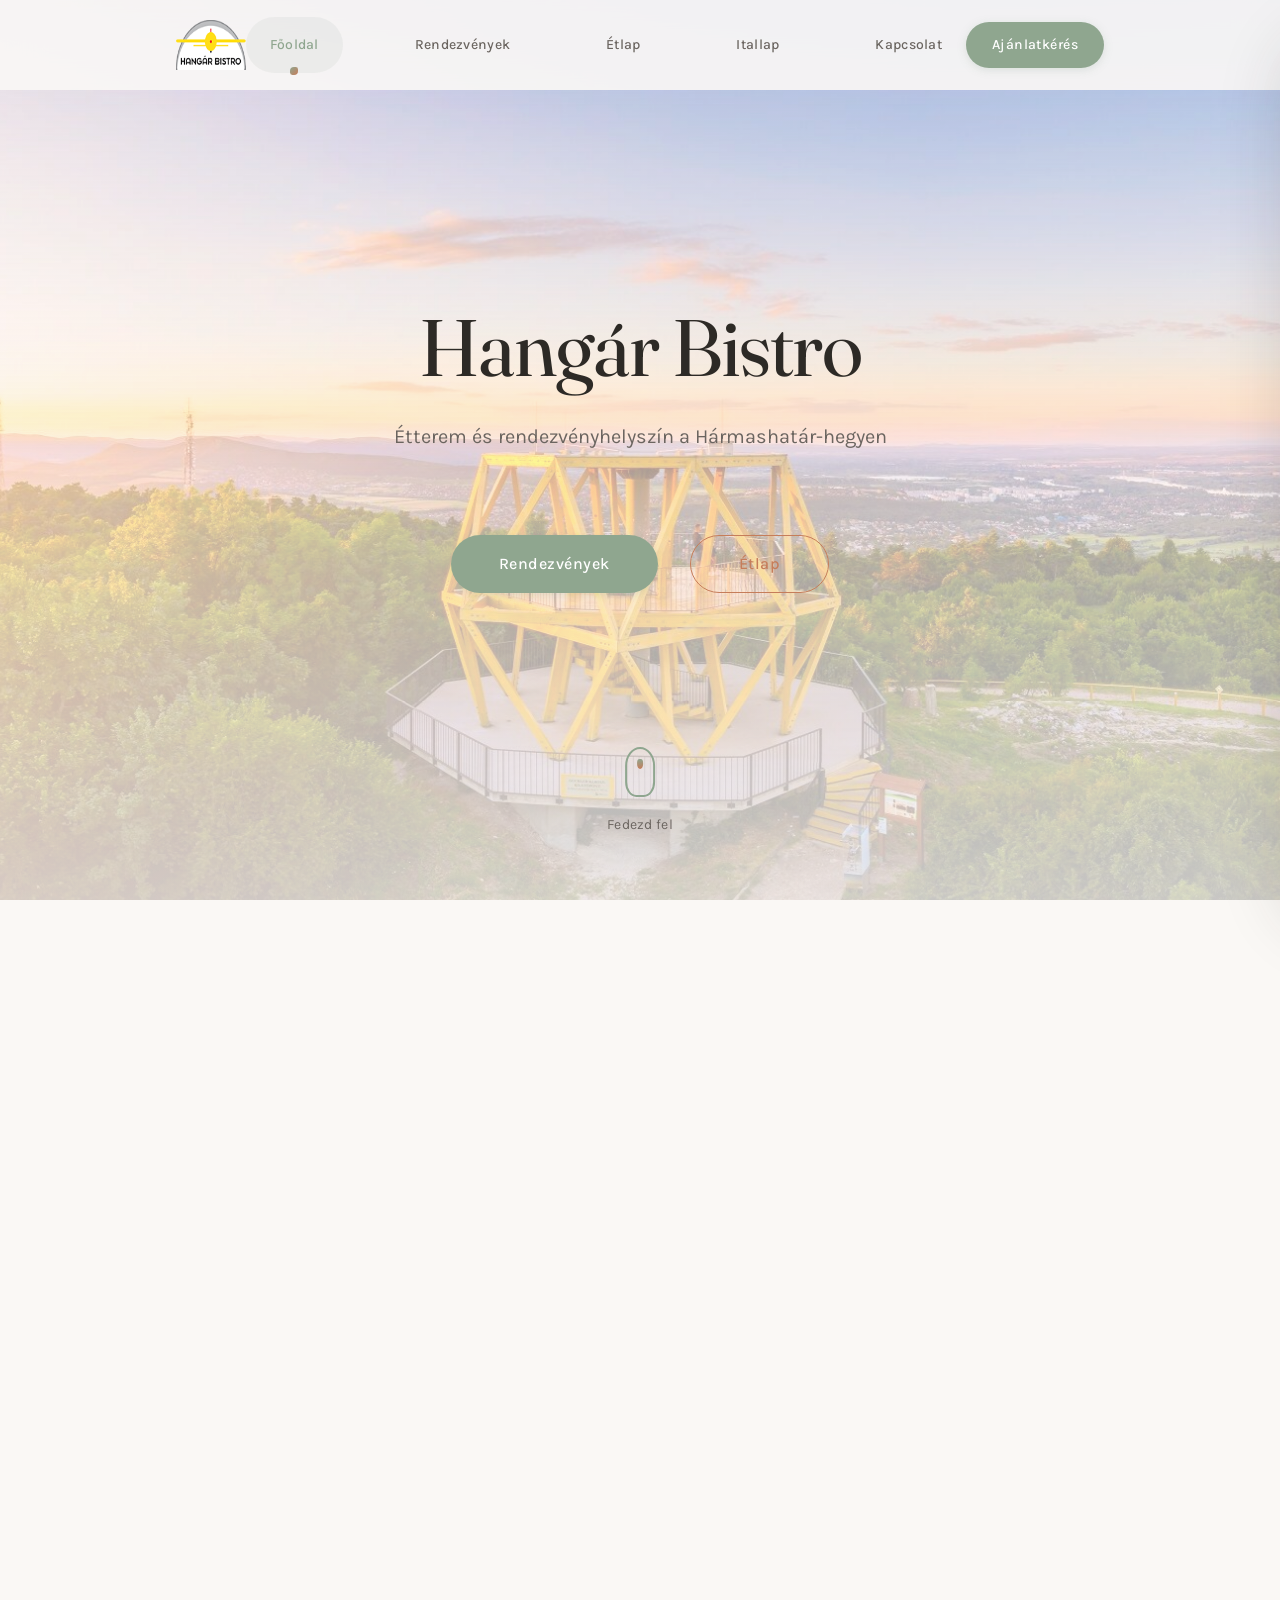
==== commit 63db90bd: "." ====
--- a/index.html
+++ b/index.html
@@ -6,37 +6,60 @@
   <meta name="viewport" content="width=device-width, initial-scale=1.0">
 
   <!-- Primary Meta Tags -->
-  <title>Hangár Bistro | Étterem és rendezvényhelyszín a Hármashatár-hegyen - Esküvő, Lánykérés, Csapatépítés</title>
-  <meta name="title" content="Hangár Bistro | Étterem és rendezvényhelyszín a Hármashatár-hegyen">
+  <title>Hangár Bistro | Étterem és rendezvényhelyszín a Hármashatár-hegyen</title>
+  <meta name="title" content="Hangár Bistro | Prémium étterem és rendezvényhelyszín Budapest felett">
   <meta name="description"
-    content="Étterem és egyedi rendezvényhelyszín természetközeli környezetben. Esküvők, lánykérések, csapatépítő programok és céges rendezvények – lélegzetelállító kilátással a Hármashatár-hegyen.">
+    content="Exkluzív étterem és rendezvényhelyszín természetközeli környezetben. Esküvők, lánykérések, céges események – panorámás kilátással a Hármashatár-hegyen.">
   <meta name="keywords"
-    content="étterem budapest, rendezvényhelyszín budapest, esküvői helyszín, lánykérés helyszín, csapatépítés budapest, céges rendezvény, hármashatár-hegy, természetközeli rendezvény">
+    content="étterem budapest, rendezvényhelyszín budapest, esküvői helyszín, lánykérés helyszín, csapatépítés budapest, céges rendezvény, hármashatár-hegy, panorámás étterem">
+  <meta name="author" content="Hangár Bistro">
+  <meta name="robots" content="index, follow">
+  <meta name="googlebot" content="index, follow, max-snippet:-1, max-image-preview:large, max-video-preview:-1">
+
+  <!-- Language & Locale -->
+  <link rel="alternate" hreflang="hu" href="https://hangarbistro.hu/">
+  <link rel="alternate" hreflang="x-default" href="https://hangarbistro.hu/">
+  <meta property="og:locale" content="hu_HU">
+
+  <!-- Geo Tags for Local SEO -->
+  <meta name="geo.region" content="HU-BU">
+  <meta name="geo.placename" content="Budapest, Hármashatár-hegy">
+  <meta name="geo.position" content="47.5494;19.0136">
+  <meta name="ICBM" content="47.5494, 19.0136">
 
   <!-- Open Graph -->
   <meta property="og:type" content="website">
   <meta property="og:url" content="https://hangarbistro.hu/">
-  <meta property="og:title" content="Hangár Bistro | Étterem és rendezvényhelyszín a Hármashatár-hegyen">
+  <meta property="og:site_name" content="Hangár Bistro">
+  <meta property="og:title" content="Hangár Bistro | Prémium étterem és rendezvényhelyszín Budapest felett">
   <meta property="og:description"
-    content="Étterem és egyedi rendezvényhelyszín természetközeli környezetben. Esküvők, lánykérések, csapatépítő programok és céges rendezvények.">
-  <meta property="og:image" content="https://hangarbistro.hu/assets/images/hero/guckler-kilato.webp">
+    content="Exkluzív étterem és rendezvényhelyszín természetközeli környezetben. Esküvők, lánykérések, céges események a Hármashatár-hegyen.">
+  <meta property="og:image" content="https://hangarbistro.hu/assets/images/og-image.jpg">
+  <meta property="og:image:width" content="1200">
+  <meta property="og:image:height" content="630">
+  <meta property="og:image:alt" content="Hangár Bistro - Panorámás étterem és rendezvényhelyszín a Hármashatár-hegyen">
+
+  <!-- Twitter Card -->
+  <meta name="twitter:card" content="summary_large_image">
+  <meta name="twitter:site" content="@hangarbistro">
+  <meta name="twitter:title" content="Hangár Bistro | Prémium étterem és rendezvényhelyszín">
+  <meta name="twitter:description" content="Exkluzív étterem és rendezvényhelyszín természetközeli környezetben a Hármashatár-hegyen.">
+  <meta name="twitter:image" content="https://hangarbistro.hu/assets/images/og-image.jpg">
 
   <!-- Canonical -->
   <link rel="canonical" href="https://hangarbistro.hu/">
 
-  <!-- Theme Color -->
-  <meta name="theme-color" content="#F8F7F3">
+  <!-- Theme Color - Organic Biomorphic -->
+  <meta name="theme-color" content="#faf8f5">
 
   <!-- Icons -->
   <link rel="icon" type="image/png" href="assets/images/logo.png">
   <link rel="apple-touch-icon" href="assets/images/logo.png">
 
-  <!-- Fonts -->
+  <!-- Fonts - Organic Biomorphic Pairing -->
   <link rel="preconnect" href="https://fonts.googleapis.com">
   <link rel="preconnect" href="https://fonts.gstatic.com" crossorigin>
-  <link
-    href="https://fonts.googleapis.com/css2?family=Montserrat:wght@400;500;600;700;800;900&display=swap"
-    rel="stylesheet">
+  <link href="https://fonts.googleapis.com/css2?family=Fraunces:ital,opsz,wght@0,9..144,300;0,9..144,400;0,9..144,500;0,9..144,600;1,9..144,400&family=Karla:wght@300;400;500;600;700&display=swap" rel="stylesheet">
 
   <!-- Styles -->
   <link rel="stylesheet" href="assets/css/variables.css">
@@ -47,13 +70,24 @@
   <link rel="stylesheet" href="assets/css/pages.css">
 
 
-  <!-- Structured Data -->
+  <!-- Structured Data - Organization -->
   <script type="application/ld+json">
   {
     "@context": "https://schema.org",
     "@type": ["Restaurant", "EventVenue"],
+    "@id": "https://hangarbistro.hu/#organization",
     "name": "Hangár Bistro",
-    "image": "https://hangarbistro.hu/assets/images/hero/guckler-kilato.webp",
+    "alternateName": "Hangár Bistro Budapest",
+    "image": [
+      "https://hangarbistro.hu/assets/images/og-image.jpg",
+      "https://hangarbistro.hu/assets/images/hero/guckler-kilato.webp"
+    ],
+    "logo": {
+      "@type": "ImageObject",
+      "url": "https://hangarbistro.hu/assets/images/logo.png",
+      "width": 200,
+      "height": 60
+    },
     "url": "https://hangarbistro.hu",
     "telephone": "+36706577198",
     "email": "info@hangarbistro.hu",
@@ -61,11 +95,87 @@
       "@type": "PostalAddress",
       "streetAddress": "Zöldbázis terület, Hármashatár-hegy",
       "addressLocality": "Budapest",
+      "addressRegion": "Budapest",
       "postalCode": "1037",
       "addressCountry": "HU"
     },
-    "description": "Étterem és egyedi rendezvényhelyszín természetközeli környezetben - esküvők, lánykérések, csapatépítő programok és céges rendezvények",
-    "sameAs": ["https://www.facebook.com/hangarbistro"]
+    "geo": {
+      "@type": "GeoCoordinates",
+      "latitude": 47.5494,
+      "longitude": 19.0136
+    },
+    "description": "Prémium étterem és rendezvényhelyszín természetközeli környezetben - esküvők, lánykérések, céges események panorámás kilátással a Hármashatár-hegyen",
+    "servesCuisine": ["Magyar", "Nemzetközi", "Mediterrán"],
+    "priceRange": "$$-$$$",
+    "currenciesAccepted": "HUF",
+    "paymentAccepted": "Készpénz, Bankkártya, Átutalás",
+    "areaServed": {
+      "@type": "City",
+      "name": "Budapest"
+    },
+    "openingHoursSpecification": [
+      {
+        "@type": "OpeningHoursSpecification",
+        "dayOfWeek": ["Monday", "Tuesday", "Wednesday", "Thursday", "Friday"],
+        "opens": "10:00",
+        "closes": "22:00"
+      },
+      {
+        "@type": "OpeningHoursSpecification",
+        "dayOfWeek": ["Saturday", "Sunday"],
+        "opens": "10:00",
+        "closes": "23:00"
+      }
+    ],
+    "amenityFeature": [
+      {"@type": "LocationFeatureSpecification", "name": "Ingyenes parkolás", "value": true},
+      {"@type": "LocationFeatureSpecification", "name": "Terasz", "value": true},
+      {"@type": "LocationFeatureSpecification", "name": "Panorámás kilátás", "value": true},
+      {"@type": "LocationFeatureSpecification", "name": "WiFi", "value": true},
+      {"@type": "LocationFeatureSpecification", "name": "Rendezvényhelyszín", "value": true},
+      {"@type": "LocationFeatureSpecification", "name": "Catering szolgáltatás", "value": true}
+    ],
+    "sameAs": [
+      "https://www.facebook.com/hangarbistro",
+      "https://www.instagram.com/hangarbistro"
+    ],
+    "hasMap": "https://maps.google.com/?q=47.5494,19.0136",
+    "aggregateRating": {
+      "@type": "AggregateRating",
+      "ratingValue": "4.8",
+      "reviewCount": "127",
+      "bestRating": "5",
+      "worstRating": "1"
+    }
+  }
+  </script>
+
+  <!-- Structured Data - WebSite with SearchAction -->
+  <script type="application/ld+json">
+  {
+    "@context": "https://schema.org",
+    "@type": "WebSite",
+    "name": "Hangár Bistro",
+    "url": "https://hangarbistro.hu",
+    "publisher": {
+      "@id": "https://hangarbistro.hu/#organization"
+    }
+  }
+  </script>
+
+  <!-- Structured Data - BreadcrumbList -->
+  <script type="application/ld+json">
+  {
+    "@context": "https://schema.org",
+    "@type": "BreadcrumbList",
+    "itemListElement": [
+      {
+        "@type": "ListItem",
+        "position": 1,
+        "name": "Főoldal",
+        "item": "https://hangarbistro.hu/"
+      }
+    ]
   }
   </script>
 </head>
@@ -81,53 +191,64 @@
 
     <!-- Hero Section -->
     <section class="hero">
+      <div class="hero__mesh"></div>
+      <!-- Floating Decorative Blobs -->
+      <div class="hero__blob hero__blob--1"></div>
+      <div class="hero__blob hero__blob--2"></div>
       <div class="parallax-layer parallax-layer--bg"></div>
       <div class="hero__overlay"></div>
       <div class="hero__content container">
         <h1 class="hero__title">Hangár Bistro</h1>
-        <p class="hero__subtitle">Étterem és rendezvényhelyszín a Hármashatár&#8209;hegyen</p>
+        <p class="hero__subtitle">Étterem és rendezvényhelyszín a Hármashatár-hegyen</p>
         <div class="hero__cta">
-          <a href="rendezvenyek/index.html" class="btn btn-secondary btn-lg">Rendezvények</a>
+          <a href="rendezvenyek/index.html" class="btn btn-primary btn-lg">Rendezvények</a>
           <a href="etlap.html" class="btn btn-secondary btn-lg">Étlap</a>
         </div>
+      </div>
+      <div class="hero__scroll-indicator">
+        <span></span>
+        Fedezd fel
       </div>
     </section>
 
     <!-- Features Section -->
     <section class="section">
       <div class="container">
-        <div class="section__header">
-          <h2 class="section__title">Miért a Hangár Bistro?</h2>
+        <div class="section__header reveal">
+          <h2 class="section__title">A tökéletes helyszín, minden pillanatra</h2>
           <p class="section__subtitle">
-            Természetközeli helyszín, lélegzetelállító kilátás és teljes körű rendezvényszervezés egy helyen.
+            Egy hely, ahol a természet szépsége és a kifinomult vendéglátás harmóniában él.
           </p>
         </div>
 
         <div class="pillars">
-          <div class="pillar">
-            <div class="pillar__icon">🏔️</div>
-            <h3 class="pillar__title">Lélegzetelállító Helyszín</h3>
+          <div class="pillar reveal delay-1">
+            <div class="pillar__icon">
+              <svg xmlns="http://www.w3.org/2000/svg" width="48" height="48" viewBox="0 0 24 24" fill="none" stroke="currentColor" stroke-width="1.5" stroke-linecap="round" stroke-linejoin="round"><path d="m8 3 4 8 5-5 5 15H2L8 3z"/><path d="M4.14 15.08c2.62-1.57 5.24-1.43 7.86.42 2.74 1.94 5.49 2 8.23.19"/></svg>
+            </div>
+            <h3 class="pillar__title">Panoráma a város felett</h3>
             <p class="pillar__description">
-              A Guckler Károly kilátó közelében, páratlan panorámával a Hármashatár-hegy lábánál. Természetközeli
-              környezet városi elérhetőséggel.
-            </p>
-          </div>
-
-          <div class="pillar">
-            <div class="pillar__icon">✨</div>
-            <h3 class="pillar__title">Teljes Körű Szervezés</h3>
+              A Guckler Károly kilátó tövében, Budapest egyik legszebb panorámájával. Természetközeli környezet, mindössze 20 percre a belvárostól.
+            </p>
+          </div>
+
+          <div class="pillar reveal delay-2">
+            <div class="pillar__icon">
+              <svg xmlns="http://www.w3.org/2000/svg" width="48" height="48" viewBox="0 0 24 24" fill="none" stroke="currentColor" stroke-width="1.5" stroke-linecap="round" stroke-linejoin="round"><path d="M12 20a8 8 0 1 0 0-16 8 8 0 0 0 0 16Z"/><path d="M12 14a2 2 0 1 0 0-4 2 2 0 0 0 0 4Z"/><path d="M12 2v2"/><path d="M12 22v-2"/><path d="m17 20.66-1-1.73"/><path d="M11 10.27 7 3.34"/><path d="m20.66 17-1.73-1"/><path d="m3.34 7 1.73 1"/><path d="M14 12h8"/><path d="M2 12h2"/><path d="m20.66 7-1.73 1"/><path d="m3.34 17 1.73-1"/><path d="m17 3.34-1 1.73"/><path d="m11 13.73-4 6.93"/></svg>
+            </div>
+            <h3 class="pillar__title">Professzionális szervezés</h3>
             <p class="pillar__description">
-              A helyszíntől a cateringen át a dekorációig mindent biztosítunk. Professzionális csapatunk végigkísér az
-              esemény minden szakaszában.
-            </p>
-          </div>
-
-          <div class="pillar">
-            <div class="pillar__icon">🎊</div>
-            <h3 class="pillar__title">Egyedi Élmények</h3>
+              A helyszíntől a cateringen át a legapróbb részletekig gondoskodunk mindenről. Tapasztalt csapatunk biztosítja az esemény sikerét.
+            </p>
+          </div>
+
+          <div class="pillar reveal delay-3">
+            <div class="pillar__icon">
+              <svg xmlns="http://www.w3.org/2000/svg" width="48" height="48" viewBox="0 0 24 24" fill="none" stroke="currentColor" stroke-width="1.5" stroke-linecap="round" stroke-linejoin="round"><path d="M19 14c1.49-1.46 3-3.21 3-5.5A5.5 5.5 0 0 0 16.5 3c-1.76 0-3 .5-4.5 2-1.5-1.5-2.74-2-4.5-2A5.5 5.5 0 0 0 2 8.5c0 2.3 1.5 4.05 3 5.5l7 7Z"/></svg>
+            </div>
+            <h3 class="pillar__title">Személyre szabott élmények</h3>
             <p class="pillar__description">
-              Minden rendezvény különleges. Személyre szabott ajánlatainkkal garantáljuk, hogy a te eseményed
-              felejthetetlen legyen.
+              Minden esemény egyedi, ahogy az elképzelések is. Személyre szabott ajánlatainkkal garantáljuk a felejthetetlen pillanatokat.
             </p>
           </div>
         </div>
@@ -137,31 +258,29 @@
     <!-- Event Types Section -->
     <section class="section section--alt">
       <div class="container">
-        <div class="section__header">
+        <div class="section__header reveal">
           <h2 class="section__title">Rendezvényeink</h2>
           <p class="section__subtitle">
-            Esküvőtől a csapatépítésig - minden különleges alkalomra tökéletes helyszín
+            Az intim lánykéréstől a nagyszabású esküvőig – minden különleges alkalomra
           </p>
         </div>
 
         <div class="grid grid--3">
           <!-- Esküvő -->
-          <article class="service-card">
+          <article class="service-card reveal delay-1">
             <div class="service-card__image">
-              <img src="https://images.unsplash.com/photo-1519741497674-611481863552?w=800&q=80"
-                alt="Esküvő a Hangár Bistroban" width="800" height="600" loading="lazy">
+              <img src="https://images.unsplash.com/photo-1465495976277-4387d4b0b4c6?w=800&q=80"
+                alt="Elegáns esküvő természetes környezetben" width="800" height="600" loading="lazy">
             </div>
             <div class="service-card__content">
               <h3 class="service-card__title">Esküvő</h3>
               <p class="service-card__description">
-                Az életed legnagyobb napja megérdemel egy varázslatos helyszínt. Természetközeli esküvő páratlan
-                panorámával.
+                Az életetek legszebb napja megérdemli a legkülönlegesebb helyszínt. Panorámás esküvő, ahogy megálmodtátok.
               </p>
               <ul class="service-card__features">
-                <li>Teljes helyszín bérlet</li>
-                <li>Esküvői menü összeállítás</li>
-                <li>Dekoráció & virágdísz</li>
-                <li>Zenei & technikai háttér</li>
+                <li>Exkluzív helyszínhasználat</li>
+                <li>Személyre szabott menü</li>
+                <li>Dekoráció és virágkötészet</li>
                 <li>Esküvői koordinátor</li>
               </ul>
               <div class="service-card__cta">
@@ -171,22 +290,21 @@
           </article>
 
           <!-- Lánykérés -->
-          <article class="service-card">
+          <article class="service-card reveal delay-2">
             <div class="service-card__image">
-              <img src="https://images.unsplash.com/photo-1522673607200-164d1b6ce486?w=800&q=80"
-                alt="Romantikus lánykérés" width="800" height="600" loading="lazy">
+              <img src="https://images.unsplash.com/photo-1515934751635-c81c6bc9a2d8?w=800&q=80"
+                alt="Romantikus lánykérés naplementében" width="800" height="600" loading="lazy">
             </div>
             <div class="service-card__content">
               <h3 class="service-card__title">Lánykérés</h3>
               <p class="service-card__description">
-                A tökéletes "igen" pillanatához tökéletes helyszín kell. Segítünk, hogy felejthetetlen legyen.
+                A tökéletes „igen" pillanatához tökéletes helyszín. Segítünk megteremteni az emlékezetes pillanatot.
               </p>
               <ul class="service-card__features">
-                <li>Privát terasz & helyszín</li>
-                <li>Személyre szabott dekoráció</li>
-                <li>Romantikus vacsora</li>
-                <li>Fotós biztosítása</li>
-                <li>Diszkrét szervezés</li>
+                <li>Privát terasz és helyszín</li>
+                <li>Romantikus dekoráció</li>
+                <li>Ínyenc vacsora kettesben</li>
+                <li>Diszkrét fotós szervezése</li>
               </ul>
               <div class="service-card__cta">
                 <a href="rendezvenyek/lanykeres.html" class="btn btn-primary btn-block">Részletek</a>
@@ -195,22 +313,21 @@
           </article>
 
           <!-- Csapatépítő -->
-          <article class="service-card">
+          <article class="service-card reveal delay-3">
             <div class="service-card__image">
-              <img src="https://images.unsplash.com/photo-1552664730-d307ca884978?w=800&q=80"
-                alt="Csapatépítő rendezvény" width="800" height="600" loading="lazy">
+              <img src="https://images.unsplash.com/photo-1529156069898-49953e39b3ac?w=800&q=80"
+                alt="Csapatépítő program a szabadban" width="800" height="600" loading="lazy">
             </div>
             <div class="service-card__content">
-              <h3 class="service-card__title">Csapatépítő Programok</h3>
+              <h3 class="service-card__title">Csapatépítés</h3>
               <p class="service-card__description">
-                Erősítsd csapatod összetartását inspiráló környezetben. Természet, friss levegő és kiváló ételek.
+                Inspiráló környezet a csapat összetartásának erősítésére. Friss levegő, természet és színvonalas programok.
               </p>
               <ul class="service-card__features">
-                <li>Outdoor & indoor helyszínek</li>
-                <li>Aktivitási programok</li>
-                <li>Teljes catering</li>
-                <li>Technikai háttér</li>
-                <li>Workshop terek</li>
+                <li>Outdoor és indoor terek</li>
+                <li>Kreatív csapatprogramok</li>
+                <li>Prémium catering</li>
+                <li>Technikai felszereltség</li>
               </ul>
               <div class="service-card__cta">
                 <a href="rendezvenyek/csapatepites.html" class="btn btn-primary btn-block">Részletek</a>
@@ -221,20 +338,19 @@
           <!-- Céges rendezvény -->
           <article class="service-card">
             <div class="service-card__image">
-              <img src="https://images.unsplash.com/photo-1511795409834-ef04bbd61622?w=800&q=80" alt="Céges rendezvény"
+              <img src="https://images.unsplash.com/photo-1556761175-b413da4baf72?w=800&q=80" alt="Professzionális céges rendezvény"
                 width="800" height="600" loading="lazy">
             </div>
             <div class="service-card__content">
-              <h3 class="service-card__title">Céges Rendezvények</h3>
+              <h3 class="service-card__title">Céges rendezvények</h3>
               <p class="service-card__description">
-                Konferenciák, üzleti találkozók, céges ünnepségek professzionális környezetben.
+                Konferenciák, üzleti találkozók és céges ünnepségek inspiráló környezetben, professzionális kiszolgálással.
               </p>
               <ul class="service-card__features">
-                <li>Konferenciaterem</li>
-                <li>Projektor & audio rendszer</li>
-                <li>Üzleti ebéd / vacsora</li>
-                <li>WiFi & technikai támogatás</li>
-                <li>Parkolási lehetőség</li>
+                <li>Modern konferenciaterem</li>
+                <li>Teljes technikai háttér</li>
+                <li>Üzleti catering</li>
+                <li>Egyedi programszervezés</li>
               </ul>
               <div class="service-card__cta">
                 <a href="rendezvenyek/ceges-rendezveny.html" class="btn btn-primary btn-block">Részletek</a>
@@ -245,20 +361,19 @@
           <!-- Születésnap -->
           <article class="service-card">
             <div class="service-card__image">
-              <img src="https://images.unsplash.com/photo-1530103043960-ef38714abb15?w=800&q=80"
-                alt="Születésnapi rendezvény" width="800" height="600" loading="lazy">
+              <img src="https://images.unsplash.com/photo-1464349153735-7db50ed83c84?w=800&q=80"
+                alt="Elegáns születésnapi ünnepség" width="800" height="600" loading="lazy">
             </div>
             <div class="service-card__content">
-              <h3 class="service-card__title">Születésnapi Bulik</h3>
+              <h3 class="service-card__title">Születésnapok</h3>
               <p class="service-card__description">
-                Kerek évfordulók, jubileumok és különleges születésnapok méltó megünneplésére.
+                Kerek évfordulók és jubileumok méltó megünneplésére. Tegyük együtt emlékezetessé a napot.
               </p>
               <ul class="service-card__features">
-                <li>Személyre szabott menü</li>
+                <li>Egyedi menükompozíció</li>
                 <li>Tematikus dekoráció</li>
                 <li>Zenei szolgáltatás</li>
                 <li>Fotózási lehetőség</li>
-                <li>Gyerekprogramok (opció)</li>
               </ul>
               <div class="service-card__cta">
                 <a href="rendezvenyek/szuletesnap.html" class="btn btn-primary btn-block">Részletek</a>
@@ -269,20 +384,19 @@
           <!-- Családi rendezvények -->
           <article class="service-card">
             <div class="service-card__image">
-              <img src="https://images.unsplash.com/photo-1511795409834-ef04bbd61622?w=800&q=80"
-                alt="Családi összejövetel" width="800" height="600" loading="lazy">
+              <img src="https://images.unsplash.com/photo-1511895426328-dc8714191300?w=800&q=80"
+                alt="Meghitt családi összejövetel" width="800" height="600" loading="lazy">
             </div>
             <div class="service-card__content">
-              <h3 class="service-card__title">Családi Összejövetelek</h3>
+              <h3 class="service-card__title">Családi ünnepek</h3>
               <p class="service-card__description">
-                Keresztelők, ballagások, évfordulók - minden családi ünnepre ideális helyszín.
+                Keresztelők, ballagások, évfordulók – minden családi alkalomra ideális, meghitt helyszín.
               </p>
               <ul class="service-card__features">
                 <li>Családbarát környezet</li>
-                <li>Gyereksarok</li>
-                <li>Változatos menü</li>
+                <li>Gyermeksarok kialakítása</li>
+                <li>Rugalmas menüválaszték</li>
                 <li>Terasz használata</li>
-                <li>Rugalmas időbeosztás</li>
               </ul>
               <div class="service-card__cta">
                 <a href="rendezvenyek/csaladi-osszejovetel.html" class="btn btn-primary btn-block">Részletek</a>
@@ -296,37 +410,37 @@
     <!-- Étlap & Itallap CTA -->
     <section class="section">
       <div class="container">
-        <div class="section__header">
-          <h2 class="section__title">Gasztronómiai Élmény</h2>
+        <div class="section__header reveal">
+          <h2 class="section__title">Kulináris élmények</h2>
           <p class="section__subtitle">
-            Válogatott ételek és italok minden alkalomra
+            Válogatott alapanyagok, gondos elkészítés, emlékezetes ízek
           </p>
         </div>
 
         <div class="grid grid--2">
-          <div class="card">
+          <div class="card reveal delay-1">
             <div class="card__image">
-              <img src="https://images.unsplash.com/photo-1414235077428-338989a2e8c0?w=800&q=80" alt="Étlap" width="800"
+              <img src="https://images.unsplash.com/photo-1414235077428-338989a2e8c0?w=800&q=80" alt="Ínyenc fogások az étlapunkról" width="800"
                 height="600" loading="lazy">
             </div>
             <div class="card__content">
               <h3 class="card__title">Étlapunk</h3>
               <p class="card__description">
-                Változatos ételválaszték hagyományos és modern fogásokkal. Minden rendezvényre személyre szabott menü.
+                Szezonális alapanyagokból készült fogások, a hagyományos és a modern konyha találkozásában.
               </p>
               <a href="etlap.html" class="btn btn-primary">Étlap megtekintése</a>
             </div>
           </div>
 
-          <div class="card">
+          <div class="card reveal delay-2">
             <div class="card__image">
-              <img src="https://images.unsplash.com/photo-1514362545857-3bc16c4c7d1b?w=800&q=80" alt="Itallap"
+              <img src="https://images.unsplash.com/photo-1514362545857-3bc16c4c7d1b?w=800&q=80" alt="Válogatott borok és italok"
                 width="800" height="600" loading="lazy">
             </div>
             <div class="card__content">
               <h3 class="card__title">Itallapunk</h3>
               <p class="card__description">
-                Válogatott borok, koktélok és üdítők. Egyedi italválasztékot állítunk össze rendezvényedhez.
+                Válogatott hazai és nemzetközi borok, signature koktélok és prémium üdítők.
               </p>
               <a href="itallap.html" class="btn btn-primary">Itallap megtekintése</a>
             </div>
@@ -338,40 +452,46 @@
     <!-- Kapcsolat + Nyitvatartás -->
     <section class="section section--alt" id="kapcsolat">
       <div class="container">
-        <div class="section__header">
-          <h2 class="section__title">Kapcsolat & nyitvatartás</h2>
+        <div class="section__header reveal">
+          <h2 class="section__title">Látogasson el hozzánk</h2>
           <p class="section__subtitle">
-            Étterem és rendezvényhelyszín a Hármashatár-hegyen – vedd fel velünk a kapcsolatot!
+            Szívesen válaszolunk kérdéseire és segítünk megtervezni eseményét
           </p>
         </div>
 
-        <div class="contact-methods">
+        <div class="contact-methods reveal">
           <div class="contact-method">
-            <div class="contact-method__icon">📞</div>
+            <div class="contact-method__icon">
+              <svg xmlns="http://www.w3.org/2000/svg" width="32" height="32" viewBox="0 0 24 24" fill="none" stroke="currentColor" stroke-width="1.5" stroke-linecap="round" stroke-linejoin="round"><path d="M22 16.92v3a2 2 0 0 1-2.18 2 19.79 19.79 0 0 1-8.63-3.07 19.5 19.5 0 0 1-6-6 19.79 19.79 0 0 1-3.07-8.67A2 2 0 0 1 4.11 2h3a2 2 0 0 1 2 1.72 12.84 12.84 0 0 0 .7 2.81 2 2 0 0 1-.45 2.11L8.09 9.91a16 16 0 0 0 6 6l1.27-1.27a2 2 0 0 1 2.11-.45 12.84 12.84 0 0 0 2.81.7A2 2 0 0 1 22 16.92z"/></svg>
+            </div>
             <h3 class="contact-method__title">Telefon</h3>
             <p class="contact-method__link">
               <a href="tel:+36706577198">+36 70 657 7198</a>
             </p>
-            <p style="font-size: var(--font-size-sm); color: var(--color-text-muted); margin-top: var(--space-2);">
-              Munkanapokon 9:00-17:00
+            <p class="contact-method__note">
+              Munkanapokon 9:00–17:00
             </p>
           </div>
 
           <div class="contact-method">
-            <div class="contact-method__icon">✉️</div>
+            <div class="contact-method__icon">
+              <svg xmlns="http://www.w3.org/2000/svg" width="32" height="32" viewBox="0 0 24 24" fill="none" stroke="currentColor" stroke-width="1.5" stroke-linecap="round" stroke-linejoin="round"><rect width="20" height="16" x="2" y="4" rx="2"/><path d="m22 7-8.97 5.7a1.94 1.94 0 0 1-2.06 0L2 7"/></svg>
+            </div>
             <h3 class="contact-method__title">Email</h3>
             <p class="contact-method__link">
               <a href="mailto:info@hangarbistro.hu">info@hangarbistro.hu</a>
             </p>
-            <p style="font-size: var(--font-size-sm); color: var(--color-text-muted); margin-top: var(--space-2);">
-              Válaszolunk 24 órán belül
+            <p class="contact-method__note">
+              24 órán belül válaszolunk
             </p>
           </div>
 
           <div class="contact-method">
-            <div class="contact-method__icon">📍</div>
-            <h3 class="contact-method__title">Cím</h3>
-            <p style="color: var(--color-text-secondary); text-align: center; margin: 0;">
+            <div class="contact-method__icon">
+              <svg xmlns="http://www.w3.org/2000/svg" width="32" height="32" viewBox="0 0 24 24" fill="none" stroke="currentColor" stroke-width="1.5" stroke-linecap="round" stroke-linejoin="round"><path d="M20 10c0 6-8 12-8 12s-8-6-8-12a8 8 0 0 1 16 0Z"/><circle cx="12" cy="10" r="3"/></svg>
+            </div>
+            <h3 class="contact-method__title">Helyszín</h3>
+            <p class="contact-method__address">
               Zöldbázis terület<br>
               Hármashatár-hegy<br>
               Budapest 1037
@@ -379,29 +499,29 @@
           </div>
         </div>
 
-        <div class="grid grid--2 contact-info-grid" style="margin-top: var(--space-8);">
+        <div class="grid grid--2 contact-info-grid reveal">
           <div class="opening-hours">
             <h3 class="opening-hours__title">Nyitvatartás</h3>
             <ul class="opening-hours__list">
               <li class="opening-hours__item">
-                <span class="opening-hours__day">Hétfő-Kedd</span>
+                <span class="opening-hours__day">Hétfő – Kedd</span>
                 <span class="opening-hours__time opening-hours__time--closed">Zárva</span>
               </li>
               <li class="opening-hours__item">
-                <span class="opening-hours__day">Szerda-Vasárnap</span>
-                <span class="opening-hours__time">11:00 - 17:00</span>
+                <span class="opening-hours__day">Szerda – Vasárnap</span>
+                <span class="opening-hours__time">11:00 – 17:00</span>
               </li>
             </ul>
-            <p style="text-align: center; margin-top: var(--space-4); color: var(--color-text-secondary); font-size: var(--font-size-sm);">
-              Rendezvények esetén nyitvatartási időn kívül is elérhető vagyunk.
+            <p class="opening-hours__note">
+              Rendezvények esetén egyedi nyitvatartással várjuk vendégeinket.
             </p>
           </div>
 
           <div class="location-map">
             <iframe
               src="https://www.google.com/maps/embed?pb=!1m18!1m12!1m3!1d21442.87!2d19.0124!3d47.5698!2m3!1f0!2f0!3f0!3m2!1i1024!2i768!4f13.1!3m3!1m2!1s0x0%3A0x0!2zNDfCsDM0JzExLjMiTiAxOcKwMDAnNDQuNiJF!5e0!3m2!1shu!2shu!4v1234567890"
-              width="100%" height="450" style="border:0;" allowfullscreen="" loading="lazy"
-              referrerpolicy="no-referrer-when-downgrade" title="Hangár Bistro helyszín térképen"></iframe>
+              width="100%" height="450" style="border:0; border-radius: var(--radius-xl);" allowfullscreen="" loading="lazy"
+              referrerpolicy="no-referrer-when-downgrade" title="Hangár Bistro elhelyezkedése térképen"></iframe>
           </div>
         </div>
 
@@ -411,13 +531,13 @@
     <!-- CTA Banner -->
     <section class="cta-banner">
       <div class="container">
-        <h2 class="cta-banner__title">Tervezel egy különleges rendezvényt?</h2>
+        <h2 class="cta-banner__title">Tervez egy különleges eseményt?</h2>
         <p class="cta-banner__subtitle">
-          Vedd fel velünk a kapcsolatot, és kérj személyre szabott ajánlatot!
+          Kérjen személyre szabott ajánlatot, és valósítsuk meg együtt az elképzeléseit.
         </p>
         <div class="cta-banner__actions">
           <a href="#kapcsolat" class="btn btn-primary btn-lg">Ajánlatot kérek</a>
-          <a href="tel:+36706577198" class="btn btn-secondary btn-lg">Hívás: +36 70 657 7198</a>
+          <a href="tel:+36706577198" class="btn btn-secondary btn-lg">+36 70 657 7198</a>
         </div>
       </div>
     </section>
@@ -430,7 +550,7 @@
   <!-- Scripts -->
   <script src="assets/js/partials.js"></script>
   <script>
-    // Hero parallax: csak függőleges (fel-le) mozgás, remegés nélkül.
+    // Smooth hero parallax effect
     (function () {
       'use strict';
 
@@ -474,4 +594,4 @@
   <script src="assets/js/main.js" defer></script>
 </body>
 
-</html>+</html>
--- a/assets/css/variables.css
+++ b/assets/css/variables.css
@@ -1,92 +1,97 @@
 /* ================================
-   HANGÁR BISTRO - DESIGN TOKENS
+   HANGÁR BISTRO - ORGANIC BIOMORPHIC
+   Living Earth Design System
    ================================ */
 
 :root {
-  /* ========== COLOR PALETTE ========== */
-  /* Elegant Daylight - Bright, Clean, Premium */
-
-  /* Backgrounds */
-  --color-bg-primary: #F8F7F3;
-  --color-bg-secondary: #FFFFFF;
-  --color-bg-tertiary: #F1F3EF;
+  /* ========== LIVING EARTH PALETTE ========== */
+
+  /* Primary Backgrounds */
+  --color-bg: #faf8f5;
+  --color-bg-alt: #f0ebe3;
+  --color-bg-warm: #f5f0e6;
+  --color-bg-card: #ffffff;
 
   /* Text Colors */
-  --color-text-primary: #101614;
-  --color-text-secondary: #33403B;
-  --color-text-muted: #6B7872;
-  --color-text-dark: #0B0F0D;
-
-  /* Accent - Champagne Gold */
-  --color-accent: #C9A463;
-  --color-accent-hover: #D4B475;
-  --color-accent-light: #F2D9A7;
-  --color-accent-glow: rgba(201, 164, 99, 0.28);
-
-  /* Glassmorphism Tokens */
-  --glass-bg: rgba(255, 255, 255, 0.72);
-  --glass-border: rgba(16, 22, 20, 0.10);
-  --glass-blur: blur(16px);
-  --glass-shadow: 0 10px 40px rgba(16, 22, 20, 0.10);
-
-  /* Neutrals */
-  --color-white: #FFFFFF;
-  --color-black: #000000;
-
-  /* Legacy color mappings for compatibility */
-  --color-primary: #2D5016;
-  --color-primary-light: #3D6B20;
-  --color-primary-dark: #1A3309;
-  --color-secondary: var(--color-accent);
-
-  /* Grays */
-  --color-gray-100: #F3F5F3;
-  --color-gray-200: #E7EBE8;
-  --color-gray-300: #D4DBD7;
-  --color-gray-400: #A7B2AC;
-  --color-gray-500: #6B7872;
-  --color-gray-600: #4B5A54;
-  --color-gray-700: #2B3531;
-  --color-gray-800: #101614;
-  --color-light: #F1F3EF;
+  --color-text: #2d2a26;
+  --color-text-muted: #6b6560;
+  --color-text-light: #8a8580;
+
+  /* Living Earth Colors */
+  --color-sage: #8fa68f;
+  --color-sage-light: #b8ccb8;
+  --color-sage-dark: #6b8b6b;
+  --color-clay: #c67d5a;
+  --color-clay-light: #e8a889;
+  --color-clay-dark: #a85c3a;
+  --color-sand: #d4c4a8;
+  --color-sand-light: #e8dcc8;
+  --color-moss: #7a9a6a;
+  --color-moss-light: #a8c898;
+  --color-cream: #f5f0e6;
+  --color-terracotta: #c67d5a;
+  --color-terracotta-light: #e8a889;
+
+  /* Accent - Primary is Sage */
+  --color-accent: var(--color-sage);
+  --color-accent-hover: var(--color-sage-dark);
+  --color-accent-light: var(--color-sage-light);
+  --color-accent-secondary: var(--color-clay);
+
+  /* Legacy Support */
+  --color-white: #ffffff;
+  --color-black: #2d2a26;
+  --color-primary: var(--color-sage);
+  --color-primary-light: var(--color-sage-light);
+  --color-primary-dark: var(--color-sage-dark);
+  --color-secondary: var(--color-clay);
+  --color-border: rgba(107, 101, 96, 0.15);
+  --color-border-light: rgba(107, 101, 96, 0.08);
 
   /* Semantic Colors */
-  --color-success: #4CAF50;
-  --color-error: #FF5252;
-  --color-warning: #FFAB40;
-  --color-info: #40C4FF;
+  --color-success: #6b9a5a;
+  --color-error: #c65a5a;
+  --color-warning: #c9a052;
+  --color-info: #5a8ac6;
 
 
   /* ========== TYPOGRAPHY ========== */
 
-  /* Font Families */
-  --font-heading: 'Montserrat', sans-serif;
-  --font-body: 'Montserrat', sans-serif;
-
-  /* Font Sizes - Refined Fluid Typography */
-  --font-size-xs: clamp(0.75rem, 0.05vw + 0.74rem, 0.8rem);
-  --font-size-sm: clamp(0.875rem, 0.13vw + 0.85rem, 1rem);
-  --font-size-base: clamp(1rem, 0.2vw + 0.95rem, 1.125rem);
-  --font-size-lg: clamp(1.125rem, 0.4vw + 1.03rem, 1.375rem);
-  --font-size-xl: clamp(1.25rem, 0.7vw + 1.15rem, 1.75rem);
-  --font-size-2xl: clamp(1.5rem, 1.2vw + 1.3rem, 2.5rem);
-  --font-size-3xl: clamp(2rem, 2vw + 1.6rem, 3.5rem);
-  --font-size-4xl: clamp(2.5rem, 4vw + 1.5rem, 5.5rem);
+  /* Font Families - Organic Pairing */
+  --font-display: 'Fraunces', 'Georgia', serif;
+  --font-heading: 'Fraunces', 'Georgia', serif;
+  --font-body: 'Karla', 'Helvetica Neue', sans-serif;
+  --font-accent: 'Fraunces', serif;
+
+  /* Font Sizes */
+  --font-size-xs: 0.75rem;
+  --font-size-sm: 0.875rem;
+  --font-size-base: 1rem;
+  --font-size-lg: 1.125rem;
+  --font-size-xl: 1.25rem;
+  --font-size-2xl: 1.5rem;
+  --font-size-3xl: clamp(1.875rem, 3vw + 0.5rem, 2.5rem);
+  --font-size-4xl: clamp(2.25rem, 4vw + 0.5rem, 3.5rem);
+  --font-size-hero: clamp(3rem, 6vw + 1rem, 5rem);
 
   /* Font Weights */
+  --font-weight-light: 300;
   --font-weight-regular: 400;
   --font-weight-medium: 500;
   --font-weight-semibold: 600;
   --font-weight-bold: 700;
-  --font-weight-black: 900;
 
   /* Line Heights */
   --line-height-tight: 1.15;
-  --line-height-base: 1.6;
-  --line-height-relaxed: 1.75;
+  --line-height-snug: 1.35;
+  --line-height-base: 1.65;
+  --line-height-relaxed: 1.8;
 
   /* Letter Spacing */
   --letter-spacing-tight: -0.02em;
+  --letter-spacing-normal: 0;
+  --letter-spacing-wide: 0.02em;
+  --letter-spacing-wider: 0.08em;
 
 
   /* ========== SPACING ========== */
@@ -106,43 +111,60 @@
   --space-24: 12rem;
 
   /* Container Widths */
-  --container-sm: 768px;
-  --container-md: 1024px;
-  --container-lg: 1280px;
-  --container-xl: 1440px;
-
-  /* Readability */
-  --content-width: 720px;
-
-
-  /* ========== BORDER RADIUS ========== */
-
-  --radius-sm: 0.375rem;
-  --radius-base: 0.75rem;
-  --radius-lg: 1.25rem;
-  --radius-xl: 2rem;
+  --container-sm: 640px;
+  --container-md: 768px;
+  --container-lg: 1024px;
+  --container-xl: 1200px;
+  --container-2xl: 1400px;
+
+
+  /* ========== ORGANIC BORDER RADIUS ========== */
+
+  /* Simple Organic */
+  --radius-sm: 12px;
+  --radius-base: 20px;
+  --radius-lg: 30px;
+  --radius-xl: 40px;
+  --radius-2xl: 60px;
   --radius-full: 9999px;
 
-
-  /* ========== SHADOWS ========== */
-
-  --shadow-sm: 0 2px 4px rgba(16, 22, 20, 0.06);
-  --shadow-base: 0 4px 12px rgba(16, 22, 20, 0.08);
-  --shadow-md: 0 8px 24px rgba(16, 22, 20, 0.12);
-  --shadow-lg: 0 16px 48px rgba(16, 22, 20, 0.14);
-  --shadow-xl: 0 24px 64px rgba(16, 22, 20, 0.18);
-  --shadow-glow: 0 0 18px var(--color-accent-glow);
+  /* Blob Shapes - Asymmetric Border Radius */
+  --blob-1: 50% 40% 60% 50% / 50% 60% 40% 50%;
+  --blob-2: 40% 60% 50% 50% / 60% 40% 50% 50%;
+  --blob-3: 60% 50% 40% 50% / 40% 50% 60% 50%;
+  --blob-4: 50% 50% 60% 40% / 50% 50% 40% 60%;
+  --blob-5: 45% 55% 50% 50% / 55% 45% 55% 45%;
+  --blob-button: 50px 20px 50px 20px / 30px 40px 30px 40px;
+  --blob-card: 30% 70% 60% 40% / 50% 40% 60% 50%;
+  --blob-soft: 40% 60% 55% 45% / 55% 45% 50% 50%;
+
+
+  /* ========== SHADOWS - Soft & Organic ========== */
+
+  --shadow-xs: 0 2px 8px rgba(45, 42, 38, 0.04);
+  --shadow-sm: 0 4px 12px rgba(45, 42, 38, 0.06);
+  --shadow-base: 0 8px 24px rgba(45, 42, 38, 0.08);
+  --shadow-md: 0 12px 32px rgba(45, 42, 38, 0.1);
+  --shadow-lg: 0 20px 48px rgba(45, 42, 38, 0.12);
+  --shadow-xl: 0 32px 64px rgba(45, 42, 38, 0.15);
+  --shadow-glow-sage: 0 8px 32px rgba(143, 166, 143, 0.3);
+  --shadow-glow-clay: 0 8px 32px rgba(198, 125, 90, 0.3);
+  --shadow-card: 0 4px 20px rgba(45, 42, 38, 0.06);
+  --shadow-card-hover: 0 16px 40px rgba(45, 42, 38, 0.12);
 
 
   /* ========== TRANSITIONS ========== */
 
-  --transition-fast: 200ms cubic-bezier(0.4, 0, 0.2, 1);
-  --transition-base: 400ms cubic-bezier(0.4, 0, 0.2, 1);
-  --transition-slow: 700ms cubic-bezier(0.4, 0, 0.2, 1);
-
-  --ease-in: cubic-bezier(0.4, 0, 1, 1);
-  --ease-out: cubic-bezier(0, 0, 0.2, 1);
-  --ease-in-out: cubic-bezier(0.4, 0, 0.2, 1);
+  --transition-fast: 200ms ease;
+  --transition-base: 400ms ease;
+  --transition-slow: 600ms ease;
+  --transition-slower: 800ms ease;
+
+  /* Organic Easings */
+  --ease-organic: cubic-bezier(0.34, 1.56, 0.64, 1);
+  --ease-bounce: cubic-bezier(0.68, -0.55, 0.265, 1.55);
+  --ease-smooth: cubic-bezier(0.4, 0, 0.2, 1);
+  --ease-out-expo: cubic-bezier(0.16, 1, 0.3, 1);
 
 
   /* ========== Z-INDEX SCALE ========== */
@@ -159,7 +181,6 @@
 
 
   /* ========== BREAKPOINTS ========== */
-  /* Használat media query-ben: @media (min-width: 768px) { ... } */
 
   --breakpoint-sm: 640px;
   --breakpoint-md: 768px;
@@ -169,8 +190,159 @@
 }
 
 
-/* ========== DARK MODE SUPPORT (későbbi használatra) ========== */
-
-@media (prefers-color-scheme: dark) {
-  /* Jelenleg nem használjuk, de előkészítve */
-}+/* ========== ORGANIC ANIMATIONS ========== */
+
+/* Blob Morphing Animation */
+@keyframes blob-morph {
+  0%, 100% {
+    border-radius: var(--blob-1);
+    transform: rotate(0deg) scale(1);
+  }
+  25% {
+    border-radius: var(--blob-2);
+    transform: rotate(90deg) scale(1.02);
+  }
+  50% {
+    border-radius: var(--blob-3);
+    transform: rotate(180deg) scale(1);
+  }
+  75% {
+    border-radius: var(--blob-4);
+    transform: rotate(270deg) scale(0.98);
+  }
+}
+
+/* Slow Blob Morph */
+@keyframes blob-morph-slow {
+  0%, 100% {
+    border-radius: 60% 40% 50% 50% / 50% 60% 40% 50%;
+  }
+  33% {
+    border-radius: 40% 60% 60% 40% / 60% 40% 60% 40%;
+  }
+  66% {
+    border-radius: 50% 50% 40% 60% / 40% 50% 50% 60%;
+  }
+}
+
+/* Float Animation */
+@keyframes float {
+  0%, 100% {
+    transform: translateY(0);
+  }
+  50% {
+    transform: translateY(-15px);
+  }
+}
+
+/* Gentle Float */
+@keyframes float-gentle {
+  0%, 100% {
+    transform: translateY(0) rotate(0deg);
+  }
+  50% {
+    transform: translateY(-10px) rotate(2deg);
+  }
+}
+
+/* Breathing Animation */
+@keyframes breathe {
+  0%, 100% {
+    transform: scale(1);
+    opacity: 0.6;
+  }
+  50% {
+    transform: scale(1.05);
+    opacity: 0.8;
+  }
+}
+
+/* Pulse Glow */
+@keyframes pulse-glow {
+  0%, 100% {
+    box-shadow: 0 0 20px rgba(143, 166, 143, 0.3);
+  }
+  50% {
+    box-shadow: 0 0 40px rgba(143, 166, 143, 0.5);
+  }
+}
+
+/* Wave Animation */
+@keyframes wave {
+  0% {
+    transform: translateX(0);
+  }
+  100% {
+    transform: translateX(-50%);
+  }
+}
+
+/* Fade In Up */
+@keyframes fade-in-up {
+  from {
+    opacity: 0;
+    transform: translateY(30px);
+  }
+  to {
+    opacity: 1;
+    transform: translateY(0);
+  }
+}
+
+/* Fade In */
+@keyframes fade-in {
+  from { opacity: 0; }
+  to { opacity: 1; }
+}
+
+/* Scale In */
+@keyframes scale-in {
+  from {
+    opacity: 0;
+    transform: scale(0.9);
+  }
+  to {
+    opacity: 1;
+    transform: scale(1);
+  }
+}
+
+/* Rotate Slow */
+@keyframes rotate-slow {
+  from {
+    transform: rotate(0deg);
+  }
+  to {
+    transform: rotate(360deg);
+  }
+}
+
+/* Gooey Blob */
+@keyframes gooey {
+  0%, 100% {
+    border-radius: 42% 58% 70% 30% / 45% 45% 55% 55%;
+    transform: translate3d(0, 0, 0) rotateZ(0.01deg);
+  }
+  34% {
+    border-radius: 70% 30% 46% 54% / 30% 29% 71% 70%;
+    transform: translate3d(0, 5px, 0) rotateZ(0.01deg);
+  }
+  50% {
+    transform: translate3d(0, 0, 0) rotateZ(0.01deg);
+  }
+  67% {
+    border-radius: 100% 60% 60% 100% / 100% 100% 60% 60%;
+    transform: translate3d(0, -3px, 0) rotateZ(0.01deg);
+  }
+}
+
+/* Reduced Motion Support */
+@media (prefers-reduced-motion: reduce) {
+  *,
+  *::before,
+  *::after {
+    animation-duration: 0.01ms !important;
+    animation-iteration-count: 1 !important;
+    transition-duration: 0.01ms !important;
+  }
+}
--- a/assets/css/base.css
+++ b/assets/css/base.css
@@ -1,4 +1,10 @@
 /* ================================
+   HANGÁR BISTRO - ORGANIC BASE
+   Living Earth Foundation Styles
+   ================================ */
+
+/* ========== GLOBAL RESET ========== */
+
 html {
   font-size: 100%;
   box-sizing: border-box;
@@ -8,197 +14,207 @@
 
 *, *::before, *::after {
   box-sizing: inherit;
-}
-
-/* Body */
+  margin: 0;
+  padding: 0;
+}
+
+
+/* ========== BODY ========== */
+
 body {
   font-family: var(--font-body);
   font-size: var(--font-size-base);
+  font-weight: var(--font-weight-regular);
   line-height: var(--line-height-base);
-  color: var(--color-text-primary);
-  background-color: var(--color-bg-primary);
+  color: var(--color-text);
+  background-color: var(--color-bg);
   -webkit-font-smoothing: antialiased;
   -moz-osx-font-smoothing: grayscale;
   overflow-x: hidden;
-}
-
-/* Typography */
-/* Typography Base */
-h1,
-h2,
-h3,
-h4,
-h5,
+  min-height: 100vh;
+}
+
+
+/* ========== TYPOGRAPHY ========== */
+
+h1, h2, h3, h4, h5, h6 {
+  font-family: var(--font-heading);
+  font-weight: var(--font-weight-medium);
+  line-height: var(--line-height-snug);
+  color: var(--color-text);
+  letter-spacing: var(--letter-spacing-tight);
+  margin-bottom: var(--space-3);
+}
+
+h1 {
+  font-size: var(--font-size-hero);
+  font-weight: var(--font-weight-regular);
+  line-height: var(--line-height-tight);
+}
+
+h2 {
+  font-size: var(--font-size-4xl);
+  font-weight: var(--font-weight-regular);
+}
+
+h3 {
+  font-size: var(--font-size-3xl);
+}
+
+h4 {
+  font-size: var(--font-size-2xl);
+}
+
+h5 {
+  font-size: var(--font-size-xl);
+}
+
 h6 {
-  font-family: var(--font-heading);
-  font-weight: var(--font-weight-bold);
-  line-height: var(--line-height-tight);
-  color: var(--color-text-primary);
-  hyphens: none;
-  -webkit-hyphens: none;
-  overflow-wrap: normal;
-  word-break: normal;
-  margin-top: 0;
-  margin-bottom: var(--space-3);
-}
-
-h1 {
-  font-size: var(--font-size-4xl);
-  letter-spacing: var(--letter-spacing-tight);
-}
-
-h2 {
-  font-size: var(--font-size-3xl);
-  letter-spacing: var(--letter-spacing-tight);
-}
-
-h3 {
-  font-size: var(--font-size-2xl);
-}
-
-h4 {
-  font-size: var(--font-size-xl);
-}
-
-h5 {
   font-size: var(--font-size-lg);
-}
-
-h6 {
-  font-size: var(--font-size-base);
 }
 
 p {
   margin-bottom: var(--space-4);
-  color: var(--color-text-primary);
+  line-height: var(--line-height-relaxed);
 }
 
 p:last-child {
   margin-bottom: 0;
 }
 
+/* Lead text */
+.lead {
+  font-size: var(--font-size-lg);
+  line-height: var(--line-height-relaxed);
+  color: var(--color-text-muted);
+}
+
 /* Strong & Emphasis */
-strong,
-b {
+strong, b {
   font-weight: var(--font-weight-semibold);
-  color: var(--color-text-primary);
-}
-
-em,
-i {
+  color: var(--color-text);
+}
+
+em, i {
   font-style: italic;
+}
+
+/* Small text */
+small, .small {
+  font-size: var(--font-size-sm);
+  color: var(--color-text-muted);
 }
 
 /* Links */
 a {
-  color: var(--color-text-primary);
+  color: var(--color-sage);
   text-decoration: none;
   transition: color var(--transition-fast);
 }
 
 a:hover {
-  color: var(--color-accent);
-}
-
-a:active {
-  color: var(--color-text-secondary);
-}
-
-/* Small text */
-small {
-  font-size: var(--font-size-sm);
-  color: var(--color-gray-600);
+  color: var(--color-sage-dark);
+}
+
+/* Organic underline link */
+.link-underline {
+  position: relative;
+  color: var(--color-text);
+  display: inline-block;
+}
+
+.link-underline::after {
+  content: '';
+  position: absolute;
+  bottom: -4px;
+  left: 0;
+  width: 100%;
+  height: 3px;
+  background-color: var(--color-sage-light);
+  border-radius: var(--radius-full);
+  transform: scaleX(0);
+  transform-origin: right;
+  transition: transform var(--transition-base) var(--ease-organic);
+}
+
+.link-underline:hover::after {
+  transform: scaleX(1);
+  transform-origin: left;
 }
 
 /* Blockquote */
 blockquote {
   margin: var(--space-6) 0;
-  padding: var(--space-4) var(--space-6);
-  border-left: 4px solid var(--color-secondary);
-  background-color: var(--color-light);
+  padding: var(--space-6);
+  background-color: var(--color-bg-alt);
+  border-radius: var(--blob-soft);
+  position: relative;
+}
+
+blockquote::before {
+  content: '"';
+  position: absolute;
+  top: -10px;
+  left: 20px;
+  font-family: var(--font-display);
+  font-size: 4rem;
+  color: var(--color-sage-light);
+  line-height: 1;
+}
+
+blockquote p {
+  font-family: var(--font-accent);
+  font-size: var(--font-size-xl);
   font-style: italic;
-  color: var(--color-gray-700);
-}
-
-blockquote p {
-  margin-bottom: var(--space-2);
+  color: var(--color-text);
+  margin-bottom: var(--space-3);
 }
 
 blockquote cite {
   display: block;
-  margin-top: var(--space-2);
   font-size: var(--font-size-sm);
   font-style: normal;
-  color: var(--color-gray-600);
-}
-
-/* Code */
-code,
-pre {
-  font-family: 'Courier New', Courier, monospace;
-  background-color: var(--color-gray-100);
-  border-radius: var(--radius-sm);
-}
-
-code {
-  padding: 0.125rem 0.25rem;
-  font-size: 0.875em;
-  color: var(--color-primary-dark);
-}
-
-pre {
-  padding: var(--space-3);
-  overflow-x: auto;
-  margin: var(--space-4) 0;
-}
-
-pre code {
-  padding: 0;
-  background: none;
+  color: var(--color-text-muted);
+  font-family: var(--font-body);
+}
+
+blockquote cite::before {
+  content: '— ';
 }
 
 /* Lists */
-ul,
-ol {
+ul, ol {
   margin-bottom: var(--space-4);
   padding-left: var(--space-5);
 }
 
-ul {
-  list-style: disc;
-}
-
-ol {
-  list-style: decimal;
-}
-
 li {
-  margin-bottom: var(--space-1);
-  color: var(--color-text-primary);
-}
-
-/* Horizontal Rule */
+  margin-bottom: var(--space-2);
+  line-height: var(--line-height-relaxed);
+}
+
+/* Horizontal Rule - Wavy */
 hr {
   border: none;
-  border-top: 1px solid var(--color-gray-200);
+  height: 4px;
+  background: url("data:image/svg+xml,%3Csvg xmlns='http://www.w3.org/2000/svg' viewBox='0 0 100 10'%3E%3Cpath d='M0 5 Q 12.5 0, 25 5 T 50 5 T 75 5 T 100 5' fill='none' stroke='%23b8ccb8' stroke-width='2'/%3E%3C/svg%3E") repeat-x;
+  background-size: 100px 10px;
   margin: var(--space-8) 0;
+  opacity: 0.6;
 }
 
 /* Selection */
 ::selection {
-  background-color: var(--color-accent);
-  color: var(--color-text-dark);
-}
-
-::-moz-selection {
-  background-color: var(--color-accent);
-  color: var(--color-text-dark);
-}
-
-/* Container */
+  background-color: var(--color-sage-light);
+  color: var(--color-text);
+}
+
+
+/* ========== CONTAINER ========== */
+
 .container {
   width: 100%;
-  max-width: var(--container-lg);
+  max-width: var(--container-xl);
   margin-left: auto;
   margin-right: auto;
   padding-left: var(--space-4);
@@ -212,41 +228,88 @@
   }
 }
 
-.container--sm {
-  max-width: var(--container-sm);
-}
-
-.container--md {
-  max-width: var(--container-md);
-}
-
-.container--lg {
-  max-width: var(--container-lg);
-}
-
-.container--xl {
-  max-width: var(--container-xl);
-}
-
-/* Skip to content link (accessibility) */
+.container--sm { max-width: var(--container-sm); }
+.container--md { max-width: var(--container-md); }
+.container--lg { max-width: var(--container-lg); }
+.container--xl { max-width: var(--container-xl); }
+.container--2xl { max-width: var(--container-2xl); }
+
+
+/* ========== SCROLL REVEAL ANIMATIONS ========== */
+
+.reveal {
+  opacity: 0;
+  transform: translateY(30px);
+  transition: opacity 0.8s var(--ease-out-expo), transform 0.8s var(--ease-out-expo);
+}
+
+.reveal.revealed {
+  opacity: 1;
+  transform: translateY(0);
+}
+
+.reveal-left {
+  opacity: 0;
+  transform: translateX(-50px);
+  transition: opacity 0.8s var(--ease-out-expo), transform 0.8s var(--ease-out-expo);
+}
+
+.reveal-left.revealed {
+  opacity: 1;
+  transform: translateX(0);
+}
+
+.reveal-right {
+  opacity: 0;
+  transform: translateX(50px);
+  transition: opacity 0.8s var(--ease-out-expo), transform 0.8s var(--ease-out-expo);
+}
+
+.reveal-right.revealed {
+  opacity: 1;
+  transform: translateX(0);
+}
+
+.reveal-scale {
+  opacity: 0;
+  transform: scale(0.9);
+  transition: opacity 0.8s var(--ease-out-expo), transform 0.8s var(--ease-out-expo);
+}
+
+.reveal-scale.revealed {
+  opacity: 1;
+  transform: scale(1);
+}
+
+/* Stagger delays */
+.delay-1 { transition-delay: 0.1s; }
+.delay-2 { transition-delay: 0.2s; }
+.delay-3 { transition-delay: 0.3s; }
+.delay-4 { transition-delay: 0.4s; }
+.delay-5 { transition-delay: 0.5s; }
+.delay-6 { transition-delay: 0.6s; }
+
+
+/* ========== ACCESSIBILITY ========== */
+
 .skip-link {
   position: absolute;
   top: -100px;
   left: var(--space-4);
   z-index: var(--z-tooltip);
-  padding: var(--space-2) var(--space-3);
-  background-color: var(--color-primary);
+  padding: var(--space-2) var(--space-4);
+  background-color: var(--color-sage);
   color: var(--color-white);
-  font-weight: var(--font-weight-semibold);
-  border-radius: var(--radius-base);
+  font-weight: var(--font-weight-medium);
+  border-radius: var(--radius-lg);
   transition: top var(--transition-fast);
 }
 
 .skip-link:focus {
   top: var(--space-4);
-}
-
-/* Screen reader only */
+  color: var(--color-white);
+}
+
 .sr-only {
   position: absolute;
   width: 1px;
@@ -259,59 +322,202 @@
   border-width: 0;
 }
 
-/* Utility classes */
-.text-center {
-  text-align: center;
-}
-
-.text-left {
-  text-align: left;
-}
-
-.text-right {
-  text-align: right;
-}
-
-.font-heading {
-  font-family: var(--font-heading);
-}
-
-.font-body {
-  font-family: var(--font-body);
-}
-
-/* Color utilities */
-.text-primary {
-  color: var(--color-primary);
-}
-
-.text-secondary {
-  color: var(--color-secondary);
-}
-
-.text-accent {
-  color: var(--color-accent);
-}
-
-.text-muted {
-  color: var(--color-gray-600);
-}
-
-/* Background utilities */
-.bg-white {
-  background-color: var(--color-white);
-}
-
-.bg-light {
-  background-color: var(--color-light);
-}
-
-.bg-primary {
-  background-color: var(--color-primary);
-  color: var(--color-white);
-}
-
-.bg-secondary {
-  background-color: var(--color-secondary);
-  color: var(--color-text-dark);
-}+
+/* ========== UTILITY CLASSES ========== */
+
+/* Text */
+.text-center { text-align: center; }
+.text-left { text-align: left; }
+.text-right { text-align: right; }
+
+.text-primary { color: var(--color-text); }
+.text-secondary { color: var(--color-text-muted); }
+.text-muted { color: var(--color-text-light); }
+.text-sage { color: var(--color-sage); }
+.text-clay { color: var(--color-clay); }
+
+.font-heading { font-family: var(--font-heading); }
+.font-body { font-family: var(--font-body); }
+.font-display { font-family: var(--font-display); }
+
+/* Background */
+.bg-primary { background-color: var(--color-bg); }
+.bg-alt { background-color: var(--color-bg-alt); }
+.bg-warm { background-color: var(--color-bg-warm); }
+.bg-white { background-color: var(--color-white); }
+
+/* Display */
+.hidden { display: none; }
+.block { display: block; }
+.flex { display: flex; }
+.grid { display: grid; }
+.inline-flex { display: inline-flex; }
+
+/* Flex */
+.flex-center {
+  display: flex;
+  align-items: center;
+  justify-content: center;
+}
+
+.flex-between {
+  display: flex;
+  align-items: center;
+  justify-content: space-between;
+}
+
+.flex-col {
+  display: flex;
+  flex-direction: column;
+}
+
+/* Gap */
+.gap-1 { gap: var(--space-1); }
+.gap-2 { gap: var(--space-2); }
+.gap-3 { gap: var(--space-3); }
+.gap-4 { gap: var(--space-4); }
+.gap-6 { gap: var(--space-6); }
+
+/* Margin */
+.mt-0 { margin-top: 0; }
+.mb-0 { margin-bottom: 0; }
+.mx-auto { margin-left: auto; margin-right: auto; }
+
+
+/* ========== FOCUS STYLES ========== */
+
+:focus-visible {
+  outline: 3px solid var(--color-sage);
+  outline-offset: 4px;
+  border-radius: var(--radius-sm);
+}
+
+button:focus-visible,
+a:focus-visible,
+input:focus-visible,
+select:focus-visible,
+textarea:focus-visible {
+  outline: 3px solid var(--color-sage);
+  outline-offset: 4px;
+}
+
+
+/* ========== IMAGES ========== */
+
+img {
+  max-width: 100%;
+  height: auto;
+  display: block;
+}
+
+.img-cover {
+  width: 100%;
+  height: 100%;
+  object-fit: cover;
+}
+
+.img-contain {
+  width: 100%;
+  height: 100%;
+  object-fit: contain;
+}
+
+/* Organic Image Shape */
+.img-blob {
+  border-radius: var(--blob-soft);
+}
+
+
+/* ========== SCROLLBAR ========== */
+
+::-webkit-scrollbar {
+  width: 10px;
+  height: 10px;
+}
+
+::-webkit-scrollbar-track {
+  background: var(--color-bg-alt);
+  border-radius: var(--radius-full);
+}
+
+::-webkit-scrollbar-thumb {
+  background: var(--color-sage-light);
+  border-radius: var(--radius-full);
+  border: 2px solid var(--color-bg-alt);
+}
+
+::-webkit-scrollbar-thumb:hover {
+  background: var(--color-sage);
+}
+
+* {
+  scrollbar-width: thin;
+  scrollbar-color: var(--color-sage-light) var(--color-bg-alt);
+}
+
+
+/* ========== DECORATIVE BLOBS ========== */
+
+.blob {
+  position: absolute;
+  border-radius: var(--blob-1);
+  filter: blur(60px);
+  opacity: 0.5;
+  pointer-events: none;
+  z-index: var(--z-below);
+}
+
+.blob--sage {
+  background: var(--color-sage-light);
+}
+
+.blob--clay {
+  background: var(--color-clay-light);
+}
+
+.blob--sand {
+  background: var(--color-sand);
+}
+
+.blob--animate {
+  animation: blob-morph-slow 25s ease-in-out infinite, breathe 8s ease-in-out infinite;
+}
+
+.blob--float {
+  animation: float-gentle 6s ease-in-out infinite;
+}
+
+
+/* ========== WAVY DIVIDERS ========== */
+
+.wavy-divider {
+  position: relative;
+  height: 60px;
+  overflow: hidden;
+  margin: 0;
+}
+
+.wavy-divider svg {
+  position: absolute;
+  bottom: 0;
+  left: 0;
+  width: 200%;
+  height: 100%;
+  animation: wave 15s linear infinite;
+}
+
+.wavy-divider--top {
+  transform: rotate(180deg);
+}
+
+.wavy-divider--sage svg path {
+  fill: var(--color-sage-light);
+}
+
+.wavy-divider--bg svg path {
+  fill: var(--color-bg);
+}
+
+.wavy-divider--alt svg path {
+  fill: var(--color-bg-alt);
+}
--- a/assets/css/components.css
+++ b/assets/css/components.css
@@ -1,57 +1,32 @@
 /* ================================
-   COMPONENTS
+   ORGANIC BIOMORPHIC COMPONENTS
+   Living Earth UI Elements
    ================================ */
 
-/* ========== BUTTONS ========== */
+
+/* ========== BUTTONS - Organic Shape ========== */
 
 .btn {
   display: inline-flex;
   align-items: center;
   justify-content: center;
   gap: var(--space-2);
-  padding: var(--space-3) var(--space-6);
+  padding: 16px 36px;
   font-family: var(--font-body);
-  font-size: var(--font-size-base);
-  font-weight: var(--font-weight-semibold);
+  font-size: var(--font-size-sm);
+  font-weight: var(--font-weight-medium);
+  letter-spacing: 0.03em;
   line-height: 1;
   text-align: center;
   text-decoration: none;
-  border-radius: var(--radius-full);
+  border: none;
   cursor: pointer;
-  transition: all var(--transition-base);
+  transition: all var(--transition-base) var(--ease-smooth);
   white-space: nowrap;
   position: relative;
   overflow: hidden;
-  z-index: 1;
-}
-
-@media (max-width: 420px) {
-  .btn {
-    white-space: normal;
-  }
-
-  .btn-lg,
-  .btn-large {
-    padding: var(--space-3) var(--space-6);
-    font-size: var(--font-size-base);
-  }
-}
-
-.btn::before {
-  content: '';
-  position: absolute;
-  top: 0;
-  left: 0;
-  width: 100%;
-  height: 100%;
-  background: linear-gradient(45deg, transparent, rgba(255, 255, 255, 0.1), transparent);
-  transform: translateX(-100%);
-  transition: transform 0.6s ease;
-  z-index: -1;
-}
-
-.btn:hover::before {
-  transform: translateX(100%);
+  /* Elegant pill shape - sophisticated yet organic */
+  border-radius: 100px;
 }
 
 .btn:disabled {
@@ -59,66 +34,96 @@
   cursor: not-allowed;
 }
 
-/* Primary Button - Gold/Brass glow */
+.btn:active:not(:disabled) {
+  transform: scale(0.98);
+}
+
+/* Primary Button - Sage - Elegant */
 .btn-primary {
-  background-color: var(--color-accent);
-  color: #ffffff;
-  border: none;
-  font-weight: 600;
-  box-shadow: 0 4px 15px var(--color-accent-glow);
+  background: var(--color-sage);
+  color: var(--color-white);
+  box-shadow: 0 2px 8px rgba(143, 166, 143, 0.25);
 }
 
 .btn-primary:hover:not(:disabled) {
-  background-color: var(--color-accent-hover);
+  background: var(--color-sage-dark);
   transform: translateY(-2px);
-  box-shadow: 0 8px 25px var(--color-accent-glow);
-}
-
-/* Secondary Button - Glass */
+  box-shadow: 0 8px 24px rgba(143, 166, 143, 0.35);
+  color: var(--color-white);
+}
+
+/* Secondary Button - Elegant Outline */
 .btn-secondary {
-  background: rgba(16, 22, 20, 0.5);
-  color: #ffffff;
-  border: 1px solid var(--glass-border);
-  backdrop-filter: var(--glass-blur);
+  background: transparent;
+  color: var(--color-clay);
+  border: 1.5px solid var(--color-clay);
+  box-shadow: none;
 }
 
 .btn-secondary:hover:not(:disabled) {
-  background: rgba(16, 22, 20, 0.7);
-  border-color: rgba(16, 22, 20, 0.8);
+  background: var(--color-clay);
+  color: var(--color-white);
   transform: translateY(-2px);
-  color: #ffffff;
+  box-shadow: 0 8px 24px rgba(198, 125, 90, 0.3);
 }
 
 /* Ghost Button */
 .btn-ghost {
   background: transparent;
-  color: #ffffff;
-  border: none;
+  color: var(--color-sage);
+  padding-left: var(--space-2);
+  padding-right: var(--space-2);
 }
 
 .btn-ghost:hover:not(:disabled) {
-  color: #ffffff;
-  opacity: 0.8;
+  color: var(--color-sage-dark);
+  background: var(--color-sage-light);
+  background: rgba(143, 166, 143, 0.1);
+}
+
+/* White Button */
+.btn-white {
+  background: var(--color-white);
+  color: var(--color-text);
+  box-shadow: var(--shadow-md);
+}
+
+.btn-white:hover:not(:disabled) {
+  transform: translateY(-3px);
+  box-shadow: var(--shadow-lg);
+  color: var(--color-sage);
 }
 
 /* Button Sizes */
 .btn-sm {
-  padding: var(--space-2) var(--space-4);
-  font-size: var(--font-size-sm);
-}
-
-.btn-lg,
-.btn-large {
-  padding: var(--space-4) var(--space-8);
-  font-size: var(--font-size-lg);
+  padding: 12px 24px;
+  font-size: var(--font-size-xs);
+  border-radius: 100px;
+}
+
+.btn-lg {
+  padding: 20px 48px;
+  font-size: var(--font-size-base);
+  border-radius: 100px;
 }
 
 .btn-block {
   width: 100%;
 }
 
-
-/* ========== FORMS ========== */
+/* Button with arrow */
+.btn-arrow::after {
+  content: '→';
+  margin-left: var(--space-2);
+  transition: transform var(--transition-fast) var(--ease-organic);
+}
+
+.btn-arrow:hover::after {
+  transform: translateX(5px);
+}
+
+
+/* ========== FORMS - Organic ========== */
 
 .form-group {
   margin-bottom: var(--space-5);
@@ -128,12 +133,13 @@
   display: block;
   margin-bottom: var(--space-2);
   font-weight: var(--font-weight-medium);
-  color: var(--color-text-primary);
+  color: var(--color-text);
+  font-size: var(--font-size-sm);
 }
 
 .form-label--required::after {
   content: ' *';
-  color: var(--color-error);
+  color: var(--color-clay);
 }
 
 .form-input,
@@ -141,21 +147,42 @@
 .form-textarea {
   width: 100%;
   padding: var(--space-3) var(--space-4);
-  background-color: var(--color-bg-secondary);
-  border: 1px solid var(--glass-border);
-  border-radius: var(--radius-base);
-  color: var(--color-text-primary);
-  box-shadow: var(--shadow-sm);
-  transition: border-color var(--transition-fast), box-shadow var(--transition-fast), background-color var(--transition-fast);
+  background-color: var(--color-white);
+  border: 2px solid var(--color-border);
+  border-radius: var(--radius-lg);
+  color: var(--color-text);
+  font-family: var(--font-body);
+  font-size: var(--font-size-base);
+  transition: all var(--transition-fast) var(--ease-organic);
 }
 
 .form-input::placeholder,
 .form-textarea::placeholder {
-  color: var(--color-text-muted);
+  color: var(--color-text-light);
+}
+
+.form-input:hover,
+.form-select:hover,
+.form-textarea:hover {
+  border-color: var(--color-sage-light);
+}
+
+.form-input:focus,
+.form-select:focus,
+.form-textarea:focus {
+  outline: none;
+  border-color: var(--color-sage);
+  box-shadow: 0 0 0 4px rgba(143, 166, 143, 0.2);
+  border-radius: 25px 15px 25px 15px / 15px 25px 15px 25px;
 }
 
 .form-select {
   cursor: pointer;
+  appearance: none;
+  background-image: url("data:image/svg+xml,%3Csvg xmlns='http://www.w3.org/2000/svg' width='12' height='12' fill='%236b6560'%3E%3Cpath d='M6 9L1 4h10z'/%3E%3C/svg%3E");
+  background-repeat: no-repeat;
+  background-position: right var(--space-4) center;
+  padding-right: var(--space-10);
 }
 
 .form-textarea {
@@ -163,90 +190,40 @@
   min-height: 140px;
 }
 
-.form-input:focus-visible,
-.form-select:focus-visible,
-.form-textarea:focus-visible {
-  outline: none;
-}
-
-.form-group.is-focused .form-input,
-.form-group.is-focused .form-select,
-.form-group.is-focused .form-textarea {
-  border-color: rgba(45, 80, 22, 0.35);
-  box-shadow: 0 0 0 4px rgba(45, 80, 22, 0.12);
-}
-
-.form-input:disabled,
-.form-select:disabled,
-.form-textarea:disabled {
-  background-color: var(--color-gray-100);
-  cursor: not-allowed;
-  opacity: 0.8;
-}
-
-.form-checkbox {
-  display: flex;
-  gap: var(--space-2);
-  align-items: flex-start;
-}
-
-.form-checkbox input[type="checkbox"] {
-  margin-top: 0.25rem;
-  accent-color: var(--color-primary);
-}
-
-.form-checkbox label {
-  color: var(--color-text-secondary);
-  font-size: var(--font-size-sm);
-  line-height: var(--line-height-base);
-  cursor: pointer;
-}
-
-
-/* ========== CARDS ========== */
+
+/* ========== CARDS - Elegant Organic Shape ========== */
 
 .card {
-  background: var(--glass-bg);
-  border: 1px solid var(--glass-border);
-  backdrop-filter: var(--glass-blur);
-  border-radius: var(--radius-lg);
-  box-shadow: var(--glass-shadow);
+  background-color: var(--color-bg-card);
+  border-radius: var(--radius-xl);
   overflow: hidden;
-  transition: all var(--transition-base);
+  box-shadow: 0 4px 20px rgba(45, 42, 38, 0.06);
+  transition: all var(--transition-base) var(--ease-smooth);
+  position: relative;
+  border: 1px solid rgba(143, 166, 143, 0.08);
 }
 
 .card:hover {
-  transform: translateY(-8px);
-  border-color: rgba(16, 22, 20, 0.16);
-  box-shadow: var(--shadow-lg);
+  transform: translateY(-6px);
+  box-shadow: 0 20px 40px rgba(45, 42, 38, 0.1);
+  border-color: rgba(143, 166, 143, 0.15);
 }
 
 .card__image {
   width: 100%;
-  height: 260px;
+  height: 240px;
   overflow: hidden;
-  position: relative;
-}
-
-.card__image::after {
-  content: '';
-  position: absolute;
-  top: 0;
-  left: 0;
-  width: 100%;
-  height: 100%;
-  background: linear-gradient(to bottom, transparent 60%, var(--color-bg-secondary));
 }
 
 .card__image img {
   width: 100%;
   height: 100%;
   object-fit: cover;
-  transition: transform var(--transition-slow);
+  transition: transform var(--transition-slow) var(--ease-out-expo);
 }
 
 .card:hover .card__image img {
-  transform: scale(1.1);
+  transform: scale(1.08);
 }
 
 .card__content {
@@ -254,86 +231,186 @@
 }
 
 .card__title {
+  font-family: var(--font-heading);
   font-size: var(--font-size-xl);
-  font-weight: var(--font-weight-bold);
+  font-weight: var(--font-weight-medium);
   margin-bottom: var(--space-3);
-  color: var(--color-text-primary);
+  color: var(--color-text);
 }
 
 .card__description {
   margin-bottom: var(--space-5);
-  color: var(--color-text-secondary);
-  line-height: var(--line-height-base);
+  color: var(--color-text-muted);
+  line-height: var(--line-height-relaxed);
+}
+
+
+/* ========== SERVICE CARDS - Elegant ========== */
+
+.service-card {
+  display: flex;
+  flex-direction: column;
+  background-color: var(--color-bg-card);
+  border-radius: var(--radius-xl);
+  overflow: hidden;
+  box-shadow: 0 4px 20px rgba(45, 42, 38, 0.06);
+  transition: all var(--transition-base) var(--ease-smooth);
+  position: relative;
+  border: 1px solid rgba(143, 166, 143, 0.08);
+}
+
+.service-card:hover {
+  transform: translateY(-8px);
+  box-shadow: 0 24px 48px rgba(45, 42, 38, 0.12);
+  border-color: rgba(143, 166, 143, 0.15);
+}
+
+.service-card__image {
+  height: 220px;
+  overflow: hidden;
+  position: relative;
+}
+
+.service-card__image::after {
+  content: '';
+  position: absolute;
+  bottom: 0;
+  left: 0;
+  right: 0;
+  height: 60px;
+  background: linear-gradient(to top, var(--color-bg-card), transparent);
+}
+
+.service-card__image img {
+  width: 100%;
+  height: 100%;
+  object-fit: cover;
+  transition: transform var(--transition-slow) var(--ease-out-expo);
+}
+
+.service-card:hover .service-card__image img {
+  transform: scale(1.1);
+}
+
+.service-card__content {
+  padding: var(--space-6);
+  flex: 1;
+  display: flex;
+  flex-direction: column;
+}
+
+.service-card__title {
+  font-size: var(--font-size-xl);
+  font-family: var(--font-heading);
+  font-weight: var(--font-weight-medium);
+  color: var(--color-text);
+  margin-bottom: var(--space-3);
+}
+
+.service-card__description {
+  color: var(--color-text-muted);
+  margin-bottom: var(--space-4);
+  line-height: var(--line-height-relaxed);
+}
+
+.service-card__features {
+  list-style: none;
+  padding: 0;
+  margin: 0 0 var(--space-5) 0;
+  flex: 1;
+}
+
+.service-card__features li {
+  position: relative;
+  padding-left: var(--space-5);
+  margin-bottom: var(--space-2);
+  color: var(--color-text-muted);
+  font-size: var(--font-size-sm);
+}
+
+.service-card__features li::before {
+  content: '';
+  position: absolute;
+  left: 0;
+  top: 8px;
+  width: 8px;
+  height: 8px;
+  background-color: var(--color-sage);
+  border-radius: 50% 30% 50% 30%;
+  animation: gooey 4s ease-in-out infinite;
+}
+
+.service-card__cta {
+  margin-top: auto;
 }
 
 
 /* ========== SECTION ========== */
 
 .section {
-  padding: var(--space-10) 0;
-}
-
-@media (min-width: 768px) {
+  padding: var(--space-16) 0;
+  position: relative;
+  overflow: hidden;
+}
+
+@media (max-width: 768px) {
   .section {
-    padding: var(--space-12) 0;
+    padding: var(--space-10) 0;
   }
 }
 
-/* First section in main needs extra top padding on mobile for fixed navbar */
-main > .section:first-child {
-  padding-top: calc(84px + var(--space-10));
-}
-
-@media (min-width: 768px) {
-  main > .section:first-child {
-    padding-top: var(--space-12);
-  }
-}
-
 .section--alt {
-  background-color: var(--color-bg-secondary);
+  background-color: var(--color-bg-alt);
+}
+
+.section--warm {
+  background-color: var(--color-bg-warm);
 }
 
 .section__header {
   text-align: center;
-  margin-bottom: var(--space-6);
-  max-width: 800px;
+  margin-bottom: var(--space-10);
+  max-width: 750px;
   margin-left: auto;
   margin-right: auto;
 }
 
-@media (min-width: 768px) {
-  .section__header {
-    margin-bottom: var(--space-8);
-  }
+.section__eyebrow {
+  display: inline-block;
+  font-size: var(--font-size-sm);
+  font-weight: var(--font-weight-medium);
+  text-transform: uppercase;
+  letter-spacing: var(--letter-spacing-wider);
+  color: var(--color-sage);
+  margin-bottom: var(--space-3);
+  padding: var(--space-1) var(--space-3);
+  background: rgba(143, 166, 143, 0.1);
+  border-radius: var(--radius-full);
 }
 
 .section__title {
-  font-size: var(--font-size-3xl);
-  font-weight: 700;
+  font-size: var(--font-size-4xl);
+  font-weight: var(--font-weight-regular);
   margin-bottom: var(--space-4);
-  background: linear-gradient(135deg, var(--color-text-primary) 0%, var(--color-accent) 100%);
-  -webkit-background-clip: text;
-  background-clip: text;
-  -webkit-text-fill-color: transparent;
-  display: inline-block;
-  letter-spacing: -0.01em;
+  color: var(--color-text);
 }
 
 .section__subtitle {
   font-size: var(--font-size-lg);
-  color: var(--color-text-secondary);
+  color: var(--color-text-muted);
   line-height: var(--line-height-relaxed);
 }
 
-.section__header::after {
+/* Decorative blob line */
+.section__header--blob::after {
   content: '';
   display: block;
-  width: 60px;
-  height: 4px;
-  background: var(--color-accent);
-  margin: var(--space-4) auto 0;
-  border-radius: var(--radius-full);
+  width: 80px;
+  height: 8px;
+  background: linear-gradient(90deg, var(--color-sage), var(--color-clay));
+  margin: var(--space-6) auto 0;
+  border-radius: var(--blob-button);
+  animation: gooey 6s ease-in-out infinite;
 }
 
 
@@ -358,7 +435,7 @@
   grid-template-columns: 1fr;
 }
 
-@media (min-width: 768px) {
+@media (min-width: 640px) {
   .grid--3 {
     grid-template-columns: repeat(2, 1fr);
   }
@@ -371,64 +448,74 @@
 }
 
 
-/* ========== SERVICE CARDS (Specialized) ========== */
-
-.service-card {
-  display: flex;
-  flex-direction: column;
-  background: var(--glass-bg);
-  border: 1px solid var(--glass-border);
-  border-radius: var(--radius-lg);
-  overflow: hidden;
-  transition: all var(--transition-base);
-}
-
-.service-card:hover {
-  transform: translateY(-8px);
-  box-shadow: var(--shadow-lg);
-  border-color: rgba(197, 160, 89, 0.3);
-}
-
-.service-card__image {
-  height: 250px;
-}
-
-.service-card__content {
+/* ========== PILLARS / FEATURES - Organic ========== */
+
+.pillars {
+  display: grid;
+  gap: var(--space-6);
+  grid-template-columns: 1fr;
+}
+
+@media (min-width: 768px) {
+  .pillars {
+    grid-template-columns: repeat(3, 1fr);
+  }
+}
+
+.pillar {
+  text-align: center;
   padding: var(--space-8);
-  flex: 1;
-  display: flex;
-  flex-direction: column;
-}
-
-.service-card__title {
+  background: var(--color-bg-card);
+  border-radius: var(--radius-xl);
+  box-shadow: 0 4px 20px rgba(45, 42, 38, 0.06);
+  transition: all var(--transition-base) var(--ease-smooth);
+  position: relative;
+  border: 1px solid rgba(143, 166, 143, 0.08);
+}
+
+.pillar:hover {
+  transform: translateY(-5px);
+  box-shadow: 0 16px 40px rgba(45, 42, 38, 0.1);
+  border-color: rgba(143, 166, 143, 0.15);
+}
+
+.pillar__icon {
+  margin-bottom: var(--space-5);
+  display: flex;
+  align-items: center;
+  justify-content: center;
+  width: 80px;
+  height: 80px;
+  margin-left: auto;
+  margin-right: auto;
+  background: linear-gradient(135deg, var(--color-sage-light) 0%, var(--color-sage) 100%);
+  border-radius: var(--blob-1);
+  animation: blob-morph-slow 20s ease-in-out infinite;
+  color: var(--color-white);
+}
+
+.pillar__icon svg {
+  width: 36px;
+  height: 36px;
+  stroke: var(--color-white);
+}
+
+.pillar__title {
+  font-family: var(--font-heading);
   font-size: var(--font-size-xl);
-  color: var(--color-accent);
-  margin-bottom: var(--space-4);
-}
-
-.service-card__features {
-  list-style: none;
-  padding: 0;
-  margin: var(--space-6) 0;
-}
-
-.service-card__features li {
-  position: relative;
-  padding-left: var(--space-6);
-  margin-bottom: var(--space-2);
-  color: var(--color-text-secondary);
-  font-size: var(--font-size-sm);
-}
-
-.service-card__features li::before {
-  content: '→';
-  position: absolute;
-  left: 0;
-  color: var(--color-accent);
-}
-
-
-/* ========== NAVBAR ========== */
+  font-weight: var(--font-weight-medium);
+  color: var(--color-text);
+  margin-bottom: var(--space-3);
+}
+
+.pillar__description {
+  color: var(--color-text-muted);
+  font-size: var(--font-size-base);
+  line-height: var(--line-height-relaxed);
+}
+
+
+/* ========== NAVBAR - Organic ========== */
 
 .navbar {
   position: fixed;
@@ -436,41 +523,525 @@
   left: 0;
   width: 100%;
   z-index: var(--z-sticky);
-  background: rgba(255, 255, 255, 0.85);
-  backdrop-filter: blur(15px);
-  border-bottom: 1px solid var(--glass-border);
+  background-color: rgba(250, 248, 245, 0.9);
+  backdrop-filter: blur(20px);
+  -webkit-backdrop-filter: blur(20px);
   transition: all var(--transition-base);
 }
 
 .navbar--scrolled {
+  background-color: rgba(250, 248, 245, 0.98);
+  box-shadow: var(--shadow-md);
+}
+
+.navbar__container {
+  display: flex;
+  align-items: center;
+  justify-content: space-between;
+  height: 90px;
+}
+
+.navbar__logo img {
+  height: 50px;
+  width: auto;
+  transition: transform var(--transition-base) var(--ease-organic);
+}
+
+.navbar__logo:hover img {
+  transform: scale(1.05) rotate(-2deg);
+}
+
+.navbar__menu {
+  display: none;
+  gap: var(--space-8);
+}
+
+@media (min-width: 1024px) {
+  .navbar__menu {
+    display: flex;
+  }
+}
+
+.navbar__link {
+  color: var(--color-text-muted);
+  text-decoration: none;
+  font-size: var(--font-size-sm);
+  font-weight: var(--font-weight-medium);
+  letter-spacing: var(--letter-spacing-wide);
+  padding: var(--space-2) var(--space-3);
+  position: relative;
+  transition: all var(--transition-fast) var(--ease-organic);
+  border-radius: var(--radius-lg);
+}
+
+.navbar__link::after {
+  content: '';
+  position: absolute;
+  bottom: 0;
+  left: 50%;
+  width: 6px;
+  height: 6px;
+  background-color: var(--color-sage);
+  border-radius: 50%;
+  transform: translateX(-50%) scale(0);
+  transition: transform var(--transition-base) var(--ease-organic);
+}
+
+.navbar__link:hover,
+.navbar__link--active {
+  color: var(--color-sage);
+  background: rgba(143, 166, 143, 0.1);
+}
+
+.navbar__link:hover::after,
+.navbar__link--active::after {
+  transform: translateX(-50%) scale(1);
+}
+
+.navbar__cta {
+  display: none;
+}
+
+@media (min-width: 1024px) {
+  .navbar__cta {
+    display: inline-flex;
+  }
+}
+
+/* Mobile Toggle */
+.navbar__toggle {
+  display: flex;
+  flex-direction: column;
+  gap: 6px;
+  width: 32px;
+  height: 24px;
+  background: none;
+  border: none;
+  cursor: pointer;
+  padding: 0;
+}
+
+@media (min-width: 1024px) {
+  .navbar__toggle {
+    display: none;
+  }
+}
+
+.navbar__toggle span {
+  display: block;
+  width: 100%;
+  height: 3px;
+  background-color: var(--color-sage);
+  border-radius: var(--radius-full);
+  transition: all var(--transition-base) var(--ease-organic);
+}
+
+/* Mobile Menu */
+.navbar__mobile {
+  position: fixed;
+  top: 0;
+  right: 0;
+  width: 85%;
+  max-width: 400px;
+  height: 100vh;
+  background-color: var(--color-bg);
+  box-shadow: var(--shadow-xl);
+  padding: var(--space-8);
+  transform: translateX(100%);
+  transition: transform var(--transition-base) var(--ease-out-expo);
+  z-index: var(--z-modal);
+  overflow-y: auto;
+  border-radius: 40px 0 0 40px;
+}
+
+.navbar__mobile--active {
+  transform: translateX(0);
+}
+
+.navbar__mobile-header {
+  display: flex;
+  align-items: center;
+  justify-content: space-between;
+  margin-bottom: var(--space-8);
+  padding-bottom: var(--space-6);
+  border-bottom: 2px solid var(--color-border);
+}
+
+.navbar__mobile-close {
+  width: 48px;
+  height: 48px;
+  background: var(--color-bg-alt);
+  border: none;
+  border-radius: var(--blob-1);
+  cursor: pointer;
+  font-size: var(--font-size-2xl);
+  color: var(--color-text);
+  display: flex;
+  align-items: center;
+  justify-content: center;
+  transition: all var(--transition-fast) var(--ease-organic);
+}
+
+.navbar__mobile-close:hover {
+  background: var(--color-sage);
+  color: var(--color-white);
+  transform: rotate(90deg);
+}
+
+.navbar__mobile-menu {
+  display: flex;
+  flex-direction: column;
+  gap: var(--space-2);
+  margin-bottom: var(--space-8);
+}
+
+.navbar__mobile-link {
+  font-size: var(--font-size-lg);
+  color: var(--color-text-muted);
+  text-decoration: none;
+  padding: var(--space-3) var(--space-4);
+  border-radius: var(--radius-lg);
+  transition: all var(--transition-fast) var(--ease-organic);
+}
+
+.navbar__mobile-link:hover {
+  color: var(--color-sage);
+  background: rgba(143, 166, 143, 0.1);
+  transform: translateX(10px);
+}
+
+.navbar__backdrop {
+  position: fixed;
+  inset: 0;
+  background-color: rgba(45, 42, 38, 0.5);
+  backdrop-filter: blur(5px);
+  opacity: 0;
+  visibility: hidden;
+  transition: all var(--transition-base);
+  z-index: var(--z-modal-backdrop);
+}
+
+.navbar__backdrop--active {
+  opacity: 1;
+  visibility: visible;
+}
+
+
+/* ========== FOOTER - Organic ========== */
+
+.footer {
+  background-color: var(--color-bg-alt);
+  padding: var(--space-12) 0 var(--space-6);
+  position: relative;
+  overflow: hidden;
+}
+
+.footer::before {
+  content: '';
+  position: absolute;
+  top: -100px;
+  right: -100px;
+  width: 300px;
+  height: 300px;
+  background: var(--color-sage-light);
+  border-radius: var(--blob-1);
+  filter: blur(80px);
+  opacity: 0.3;
+  animation: blob-morph-slow 30s ease-in-out infinite;
+}
+
+.footer__content {
+  display: grid;
+  gap: var(--space-6);
+  margin-bottom: var(--space-8);
+  position: relative;
+}
+
+@media (min-width: 768px) {
+  .footer__content {
+    grid-template-columns: repeat(2, 1fr);
+  }
+}
+
+@media (min-width: 1024px) {
+  .footer__content {
+    grid-template-columns: repeat(3, 1fr);
+  }
+}
+
+.footer__column h3 {
+  font-size: var(--font-size-lg);
+  font-weight: var(--font-weight-medium);
+  color: var(--color-text);
+  margin-bottom: var(--space-5);
+}
+
+.footer__link {
+  display: block;
+  color: var(--color-text-muted);
+  margin-bottom: var(--space-2);
+  transition: all var(--transition-fast) var(--ease-organic);
   padding: var(--space-1) 0;
-  background: rgba(255, 255, 255, 0.95);
-  box-shadow: var(--shadow-sm);
-}
-
-
-/* ========== FOOTER ========== */
-
-.footer {
-  background-color: var(--color-bg-secondary);
-  color: var(--color-text-primary);
-  padding: var(--space-16) 0 var(--space-8);
-  border-top: 1px solid var(--glass-border);
-}
-
-.footer__column h3 {
-  color: var(--color-accent);
-  margin-bottom: var(--space-6);
+}
+
+.footer__link:hover {
+  color: var(--color-sage);
+  transform: translateX(8px);
+}
+
+.footer__contact-item {
+  display: flex;
+  align-items: flex-start;
+  gap: var(--space-3);
+  margin-bottom: var(--space-4);
+  color: var(--color-text-muted);
+}
+
+.footer__bottom {
+  padding-top: var(--space-8);
+  border-top: 2px solid var(--color-border);
+  text-align: center;
+  color: var(--color-text-light);
+  font-size: var(--font-size-sm);
+}
+
+
+/* ========== CONTACT METHODS - Organic ========== */
+
+.contact-methods {
+  display: grid;
+  gap: var(--space-5);
+  margin-bottom: var(--space-8);
+}
+
+@media (min-width: 768px) {
+  .contact-methods {
+    grid-template-columns: repeat(3, 1fr);
+  }
+}
+
+.contact-method {
+  text-align: center;
+  padding: var(--space-8);
+  background-color: var(--color-bg-card);
+  border-radius: var(--radius-xl);
+  box-shadow: 0 4px 20px rgba(45, 42, 38, 0.06);
+  transition: all var(--transition-base) var(--ease-smooth);
+  border: 1px solid rgba(143, 166, 143, 0.08);
+}
+
+.contact-method:hover {
+  transform: translateY(-5px);
+  box-shadow: 0 16px 40px rgba(45, 42, 38, 0.1);
+  border-color: rgba(143, 166, 143, 0.15);
+}
+
+.contact-method__icon {
+  width: 80px;
+  height: 80px;
+  margin: 0 auto var(--space-5);
+  display: flex;
+  align-items: center;
+  justify-content: center;
+  background: linear-gradient(135deg, var(--color-sage-light) 0%, var(--color-sage) 100%);
+  color: var(--color-white);
+  border-radius: var(--blob-1);
+  animation: blob-morph-slow 20s ease-in-out infinite;
+}
+
+.contact-method__title {
   font-size: var(--font-size-lg);
-}
-
-.footer__link,
-.footer__contact-item a {
-  color: var(--color-text-secondary);
-  text-decoration: none;
-  transition: color var(--transition-fast);
-}
-
-.footer__link:hover {
-  color: var(--color-accent);
-}+  font-weight: var(--font-weight-medium);
+  margin-bottom: var(--space-2);
+  color: var(--color-text);
+}
+
+.contact-method__link a {
+  color: var(--color-sage);
+  font-weight: var(--font-weight-medium);
+  font-size: var(--font-size-base);
+}
+
+.contact-method__note {
+  font-size: var(--font-size-sm);
+  color: var(--color-text-light);
+  margin-top: var(--space-2);
+}
+
+.contact-method__address {
+  color: var(--color-text-muted);
+  line-height: var(--line-height-relaxed);
+}
+
+
+/* ========== OPENING HOURS - Organic ========== */
+
+.opening-hours {
+  background-color: var(--color-bg-card);
+  padding: var(--space-8);
+  border-radius: var(--radius-xl);
+  box-shadow: 0 4px 20px rgba(45, 42, 38, 0.06);
+  border: 1px solid rgba(143, 166, 143, 0.08);
+}
+
+.opening-hours__title {
+  font-size: var(--font-size-lg);
+  font-weight: var(--font-weight-medium);
+  margin-bottom: var(--space-5);
+  color: var(--color-text);
+  text-align: center;
+}
+
+.opening-hours__list {
+  list-style: none;
+  padding: 0;
+}
+
+.opening-hours__item {
+  display: flex;
+  justify-content: space-between;
+  padding: var(--space-3) 0;
+  border-bottom: 1px dashed var(--color-border);
+}
+
+.opening-hours__item:last-child {
+  border-bottom: none;
+}
+
+.opening-hours__day {
+  font-weight: var(--font-weight-medium);
+  color: var(--color-text);
+}
+
+.opening-hours__time {
+  color: var(--color-sage);
+  font-weight: var(--font-weight-medium);
+}
+
+.opening-hours__time--closed {
+  color: var(--color-text-light);
+  font-style: italic;
+}
+
+.opening-hours__note {
+  font-size: var(--font-size-sm);
+  color: var(--color-text-light);
+  text-align: center;
+  margin-top: var(--space-4);
+  padding-top: var(--space-4);
+  border-top: 1px dashed var(--color-border);
+  font-style: italic;
+}
+
+
+/* ========== LOCATION MAP - Organic ========== */
+
+.location-map {
+  width: 100%;
+  height: 400px;
+  border-radius: var(--radius-xl);
+  overflow: hidden;
+  box-shadow: 0 4px 20px rgba(45, 42, 38, 0.06);
+  border: 1px solid rgba(143, 166, 143, 0.08);
+}
+
+.location-map iframe {
+  width: 100%;
+  height: 100%;
+  border: none;
+}
+
+
+/* ========== CTA BANNER - Organic ========== */
+
+.cta-banner {
+  position: relative;
+  padding: var(--space-12) 0;
+  text-align: center;
+  background: linear-gradient(135deg, var(--color-sage-light) 0%, var(--color-bg-alt) 50%, var(--color-sand-light) 100%);
+  overflow: hidden;
+}
+
+.cta-banner::before,
+.cta-banner::after {
+  content: '';
+  position: absolute;
+  border-radius: var(--blob-1);
+  filter: blur(60px);
+  opacity: 0.4;
+  animation: blob-morph-slow 25s ease-in-out infinite;
+}
+
+.cta-banner::before {
+  top: -50px;
+  left: -50px;
+  width: 200px;
+  height: 200px;
+  background: var(--color-sage);
+}
+
+.cta-banner::after {
+  bottom: -50px;
+  right: -50px;
+  width: 250px;
+  height: 250px;
+  background: var(--color-clay-light);
+  animation-delay: -10s;
+}
+
+.cta-banner > .container {
+  position: relative;
+  z-index: 1;
+}
+
+.cta-banner__title {
+  font-size: var(--font-size-3xl);
+  font-weight: var(--font-weight-regular);
+  margin-bottom: var(--space-4);
+  color: var(--color-text);
+}
+
+.cta-banner__subtitle {
+  font-size: var(--font-size-lg);
+  margin-bottom: var(--space-8);
+  color: var(--color-text-muted);
+  max-width: 600px;
+  margin-left: auto;
+  margin-right: auto;
+}
+
+.cta-banner__actions {
+  display: flex;
+  gap: var(--space-4);
+  justify-content: center;
+  flex-wrap: wrap;
+}
+
+
+/* ========== BADGE - Elegant ========== */
+
+.badge {
+  display: inline-flex;
+  align-items: center;
+  gap: var(--space-1);
+  padding: 8px 18px;
+  font-size: var(--font-size-xs);
+  font-weight: var(--font-weight-medium);
+  letter-spacing: 0.02em;
+  border-radius: 100px;
+  background: rgba(143, 166, 143, 0.12);
+  color: var(--color-sage-dark);
+  border: 1px solid rgba(143, 166, 143, 0.15);
+}
+
+.badge--clay {
+  background: rgba(198, 125, 90, 0.1);
+  color: var(--color-clay-dark);
+  border-color: rgba(198, 125, 90, 0.2);
+}
+
+.badge--sand {
+  background: rgba(212, 196, 168, 0.2);
+  color: var(--color-text);
+  border-color: rgba(212, 196, 168, 0.3);
+}
--- a/assets/css/layout.css
+++ b/assets/css/layout.css
@@ -1,6 +1,10 @@
 /* ================================
-   LAYOUT
+   ORGANIC BIOMORPHIC LAYOUT
+   Hero, Navigation & Structure
    ================================ */
+
+
+/* ========== CONTAINER ========== */
 
 .container {
   width: 100%;
@@ -17,36 +21,43 @@
   }
 }
 
-/* Navbar specific layout */
+
+/* ========== NAVBAR ========== */
+
 .navbar__container {
   display: flex;
   align-items: center;
   justify-content: space-between;
-  height: 84px;
+  height: 90px;
   transition: height var(--transition-base);
 }
 
 .navbar--scrolled .navbar__container {
-  height: 64px;
+  height: 70px;
 }
 
 .navbar__logo {
   display: flex;
   align-items: center;
+  transition: transform var(--transition-base) var(--ease-organic);
+}
+
+.navbar__logo:hover {
+  transform: scale(1.05) rotate(-2deg);
 }
 
 .navbar__logo img {
-  height: 44px;
+  height: 50px;
   width: auto;
 }
 
 .navbar--scrolled .navbar__logo img {
-  height: 36px;
+  height: 40px;
 }
 
 .navbar__menu {
   display: none;
-  gap: var(--space-8);
+  gap: var(--space-6);
 }
 
 @media (min-width: 1024px) {
@@ -55,39 +66,41 @@
   }
 }
 
+/* Nav Links with Organic Dot */
 .navbar__link {
-  color: var(--color-text-primary);
+  color: var(--color-text-muted);
   text-decoration: none;
-  font-weight: 400;
-  font-size: var(--font-size-xs);
-  text-transform: uppercase;
-  letter-spacing: 0.15em;
-  padding: var(--space-2) 0;
-  transition: all var(--transition-fast);
+  font-weight: var(--font-weight-medium);
+  font-size: var(--font-size-sm);
+  letter-spacing: var(--letter-spacing-wide);
+  padding: var(--space-2) var(--space-3);
+  transition: all var(--transition-fast) var(--ease-organic);
   position: relative;
-  opacity: 0.8;
+  border-radius: var(--radius-lg);
+}
+
+.navbar__link::after {
+  content: '';
+  position: absolute;
+  bottom: -2px;
+  left: 50%;
+  width: 8px;
+  height: 8px;
+  background: linear-gradient(135deg, var(--color-sage), var(--color-clay));
+  border-radius: 50% 30% 50% 30%;
+  transform: translateX(-50%) scale(0);
+  transition: transform var(--transition-base) var(--ease-organic);
 }
 
 .navbar__link:hover,
 .navbar__link--active {
-  color: var(--color-accent);
-  opacity: 1;
-}
-
-.navbar__link::after {
-  content: '';
-  position: absolute;
-  bottom: -4px;
-  left: 0;
-  width: 0;
-  height: 1px;
-  background-color: var(--color-accent);
-  transition: width var(--transition-base);
+  color: var(--color-sage);
+  background: rgba(143, 166, 143, 0.1);
 }
 
 .navbar__link:hover::after,
 .navbar__link--active::after {
-  width: 100%;
+  transform: translateX(-50%) scale(1);
 }
 
 .navbar__cta {
@@ -104,13 +117,14 @@
 .navbar__toggle {
   display: flex;
   flex-direction: column;
-  gap: 4px;
-  width: 28px;
+  gap: 6px;
+  width: 32px;
   height: 24px;
   background: none;
   border: none;
   cursor: pointer;
   padding: 0;
+  z-index: var(--z-modal);
 }
 
 @media (min-width: 1024px) {
@@ -123,84 +137,128 @@
   display: block;
   width: 100%;
   height: 3px;
-  background-color: var(--color-text-primary);
+  background: linear-gradient(90deg, var(--color-sage), var(--color-clay));
   border-radius: var(--radius-full);
-  transition: all var(--transition-base);
+  transition: all var(--transition-base) var(--ease-organic);
 }
 
 .navbar__toggle--active span:nth-child(1) {
-  transform: rotate(45deg) translateY(10px);
+  transform: rotate(45deg) translateY(12px);
 }
 
 .navbar__toggle--active span:nth-child(2) {
   opacity: 0;
+  transform: scaleX(0);
 }
 
 .navbar__toggle--active span:nth-child(3) {
-  transform: rotate(-45deg) translateY(-10px);
+  transform: rotate(-45deg) translateY(-12px);
 }
 
 /* Mobile Menu */
 .navbar__mobile {
   position: fixed;
   top: 0;
-  right: -100%;
-  width: 80%;
+  right: 0;
+  width: 85%;
   max-width: 400px;
   height: 100vh;
-  background-color: var(--color-bg-secondary);
+  background: var(--color-bg);
   box-shadow: var(--shadow-xl);
-  padding: var(--space-6);
+  padding: var(--space-8);
   overflow-y: auto;
-  transition: right var(--transition-base);
+  transform: translateX(100%);
+  transition: transform var(--transition-base) var(--ease-out-expo);
+  will-change: transform;
   z-index: var(--z-modal);
+  border-radius: 60px 0 0 60px;
 }
 
 .navbar__mobile--active {
-  right: 0;
+  transform: translateX(0);
 }
 
 .navbar__mobile-header {
   display: flex;
   align-items: center;
   justify-content: space-between;
-  margin-bottom: var(--space-6);
+  margin-bottom: var(--space-8);
+  padding-bottom: var(--space-6);
+  border-bottom: 2px dashed var(--color-border);
+}
+
+.navbar__mobile-header img {
+  height: 36px;
 }
 
 .navbar__mobile-close {
-  width: 32px;
-  height: 32px;
-  background: none;
+  width: 48px;
+  height: 48px;
+  background: var(--color-bg-alt);
   border: none;
+  border-radius: var(--blob-1);
   cursor: pointer;
   font-size: var(--font-size-2xl);
-  color: var(--color-text-primary);
+  color: var(--color-text);
   line-height: 1;
+  display: flex;
+  align-items: center;
+  justify-content: center;
+  transition: all var(--transition-fast) var(--ease-organic);
+}
+
+.navbar__mobile-close:hover {
+  background: var(--color-sage);
+  color: var(--color-white);
+  transform: rotate(90deg) scale(1.1);
 }
 
 .navbar__mobile-menu {
   display: flex;
   flex-direction: column;
-  gap: var(--space-4);
-  margin-bottom: var(--space-6);
+  gap: var(--space-3);
+  margin-bottom: var(--space-8);
 }
 
 .navbar__mobile-link {
   font-size: var(--font-size-lg);
   font-weight: var(--font-weight-medium);
-  color: var(--color-text-secondary);
+  color: var(--color-text-muted);
   text-decoration: none;
-  padding: var(--space-2) 0;
-  transition: color var(--transition-fast);
+  padding: var(--space-4) var(--space-5);
+  transition: all var(--transition-fast) var(--ease-organic);
+  border-radius: 30px 15px 30px 15px / 15px 30px 15px 30px;
+  position: relative;
+}
+
+.navbar__mobile-link::before {
+  content: '';
+  position: absolute;
+  left: 0;
+  top: 50%;
+  transform: translateY(-50%);
+  width: 6px;
+  height: 6px;
+  background: var(--color-sage);
+  border-radius: 50%;
+  opacity: 0;
+  transition: opacity var(--transition-fast);
 }
 
 .navbar__mobile-link:hover {
-  color: var(--color-accent);
+  color: var(--color-sage);
+  background: rgba(143, 166, 143, 0.1);
+  padding-left: var(--space-6);
+}
+
+.navbar__mobile-link:hover::before {
+  opacity: 1;
 }
 
 .navbar__mobile-link--active {
-  color: var(--color-accent);
+  color: var(--color-sage);
   font-weight: var(--font-weight-semibold);
+  background: rgba(143, 166, 143, 0.1);
 }
 
 /* Mobile Menu Backdrop */
@@ -210,7 +268,8 @@
   left: 0;
   width: 100%;
   height: 100%;
-  background-color: rgba(0, 0, 0, 0.5);
+  background: rgba(45, 42, 38, 0.5);
+  backdrop-filter: blur(8px);
   opacity: 0;
   visibility: hidden;
   transition: all var(--transition-base);
@@ -223,173 +282,154 @@
 }
 
 
-/* ========== FOOTER ========== */
-
-.footer {
-  background-color: var(--color-bg-secondary);
-  color: var(--color-text-primary);
-  padding: var(--space-12) 0 var(--space-6);
-  border-top: 1px solid var(--glass-border);
-}
-
-.footer__content {
-  display: grid;
-  gap: var(--space-8);
-  margin-bottom: var(--space-8);
-}
-
-@media (min-width: 768px) {
-  .footer__content {
-    grid-template-columns: repeat(2, 1fr);
-  }
-}
-
-@media (min-width: 1024px) {
-  .footer__content {
-    grid-template-columns: repeat(3, 1fr);
-  }
-}
-
-.footer__column h3 {
-  font-size: var(--font-size-lg);
-  font-weight: var(--font-weight-semibold);
-  margin-bottom: var(--space-4);
-  color: var(--color-accent);
-}
-
-.footer__link {
-  display: block;
-  margin-bottom: var(--space-2);
-  color: var(--color-text-secondary);
-  text-decoration: none;
-  transition: color var(--transition-fast);
-}
-
-.footer__link:hover {
-  color: var(--color-accent);
-}
-
-.footer__contact-item {
-  display: flex;
-  align-items: flex-start;
-  gap: var(--space-2);
-  margin-bottom: var(--space-3);
-  color: var(--color-text-secondary);
-}
-
-.footer__contact-item a {
-  color: var(--color-text-secondary);
-  text-decoration: none;
-  transition: color var(--transition-fast);
-}
-
-.footer__contact-item a:hover {
-  color: var(--color-accent);
-}
-
-.footer__social {
-  display: flex;
-  gap: var(--space-3);
-  margin-top: var(--space-4);
-}
-
-.footer__social-link {
-  display: flex;
-  align-items: center;
-  justify-content: center;
-  width: 40px;
-  height: 40px;
-  background-color: rgba(16, 22, 20, 0.06);
-  color: var(--color-text-primary);
-  border-radius: var(--radius-full);
-  text-decoration: none;
-  transition: all var(--transition-fast);
-}
-
-.footer__social-link:hover {
-  background-color: var(--color-accent);
-  color: var(--color-text-dark);
-  transform: translateY(-2px);
-}
-
-.footer__bottom {
-  padding-top: var(--space-6);
-  border-top: 1px solid var(--glass-border);
-  text-align: center;
-  color: var(--color-text-muted);
-  font-size: var(--font-size-sm);
-}
-
-
-/* ========== HERO SECTION ========== */
+/* ========== HERO SECTION - Organic ========== */
 
 .hero {
   position: relative;
-  min-height: 600px;
+  min-height: 100vh;
+  min-height: 100dvh;
   display: flex;
   align-items: center;
   justify-content: center;
   text-align: center;
   overflow: hidden;
-  background-color: var(--color-bg-primary);
-  color: var(--color-text-primary);
-  padding-top: 84px;
-  max-width: 100vw;
+  background-color: var(--color-bg);
+  padding-top: 90px;
 }
 
 @media (min-width: 768px) {
   .hero {
-    min-height: 700px;
     padding-top: 0;
   }
 }
 
-.hero__background {
+/* Organic Blob Background */
+.hero__mesh {
+  position: absolute;
+  inset: 0;
+  overflow: hidden;
+  z-index: 0;
+}
+
+.hero__mesh::before,
+.hero__mesh::after {
+  content: '';
+  position: absolute;
+  border-radius: var(--blob-1);
+  filter: blur(80px);
+  opacity: 0.5;
+  animation: blob-morph-slow 25s ease-in-out infinite;
+}
+
+.hero__mesh::before {
+  top: -10%;
+  left: -10%;
+  width: 50%;
+  height: 60%;
+  background: var(--color-sage-light);
+  animation-delay: 0s;
+}
+
+.hero__mesh::after {
+  bottom: -10%;
+  right: -10%;
+  width: 45%;
+  height: 55%;
+  background: var(--color-clay-light);
+  animation-delay: -12s;
+}
+
+/* Additional Floating Blobs */
+.hero__blob {
+  position: absolute;
+  border-radius: var(--blob-1);
+  filter: blur(60px);
+  opacity: 0.4;
+  pointer-events: none;
+}
+
+.hero__blob--1 {
+  top: 20%;
+  right: 15%;
+  width: 200px;
+  height: 200px;
+  background: var(--color-sand);
+  animation: float-gentle 8s ease-in-out infinite, blob-morph-slow 20s ease-in-out infinite;
+}
+
+.hero__blob--2 {
+  bottom: 25%;
+  left: 10%;
+  width: 150px;
+  height: 150px;
+  background: var(--color-moss-light);
+  animation: float-gentle 10s ease-in-out infinite 2s, blob-morph-slow 25s ease-in-out infinite;
+}
+
+/* Parallax Background Layer */
+.parallax-layer {
   position: absolute;
   top: 0;
   left: 0;
   width: 100%;
-  height: 100%;
-  z-index: var(--z-below);
-}
-
-.hero__background img {
-  width: 100%;
-  height: 100%;
-  object-fit: cover;
-}
-
+  height: 120%;
+  z-index: 0;
+  pointer-events: none;
+}
+
+.parallax-layer--bg {
+  background-image: url('../images/hero.jpg');
+  background-size: cover;
+  background-position: center;
+  background-repeat: no-repeat;
+  transform: scale(1.1);
+  will-change: transform;
+  filter: brightness(1.05) saturate(1.1);
+}
+
+/* Organic Overlay */
 .hero__overlay {
   position: absolute;
-  top: 0;
-  left: 0;
-  width: 100%;
-  height: 100%;
-  background: linear-gradient(to bottom,
-      rgba(255, 255, 255, 0.75),
-      rgba(255, 255, 255, 0.92));
-  z-index: var(--z-default);
-}
-
+  inset: 0;
+  background: linear-gradient(
+    180deg,
+    rgba(250, 248, 245, 0.3) 0%,
+    rgba(250, 248, 245, 0.6) 50%,
+    rgba(250, 248, 245, 0.8) 100%
+  );
+  z-index: 1;
+}
+
+/* Hero Content */
 .hero__content {
   position: relative;
-  z-index: var(--z-default);
-  max-width: 800px;
+  z-index: 2;
+  max-width: 900px;
   padding: var(--space-6);
 }
 
+/* Organic Hero Title */
 .hero__title {
-  font-size: var(--font-size-4xl);
+  font-size: var(--font-size-hero);
+  font-family: var(--font-display);
+  font-weight: var(--font-weight-regular);
   margin-bottom: var(--space-4);
-  color: var(--color-text-primary);
-  text-shadow: 0 1px 0 rgba(255, 255, 255, 0.7);
+  line-height: 1;
+  letter-spacing: var(--letter-spacing-tight);
+  color: var(--color-text);
+  animation: fade-in-up 1s var(--ease-out-expo) 0.2s both;
 }
 
 .hero__subtitle {
   font-size: var(--font-size-xl);
-  margin-bottom: var(--space-6);
-  color: var(--color-text-secondary);
+  font-family: var(--font-body);
+  color: var(--color-text-muted);
+  margin-bottom: var(--space-10);
   line-height: var(--line-height-relaxed);
+  max-width: 600px;
+  margin-left: auto;
+  margin-right: auto;
+  animation: fade-in-up 1s var(--ease-out-expo) 0.4s both;
 }
 
 .hero__cta {
@@ -397,11 +437,24 @@
   gap: var(--space-4);
   justify-content: center;
   flex-wrap: wrap;
-}
-
+  animation: fade-in-up 1s var(--ease-out-expo) 0.6s both;
+}
+
+@media (max-width: 520px) {
+  .hero__cta {
+    flex-direction: column;
+    align-items: stretch;
+  }
+
+  .hero__cta .btn {
+    width: 100%;
+  }
+}
+
+/* Scroll Indicator - Organic */
 .hero__scroll-indicator {
   position: absolute;
-  bottom: var(--space-6);
+  bottom: var(--space-8);
   left: 50%;
   transform: translateX(-50%);
   display: flex;
@@ -410,80 +463,217 @@
   gap: var(--space-2);
   color: var(--color-text-muted);
   font-size: var(--font-size-sm);
-  animation: bounce 2s infinite;
-}
-
-@keyframes bounce {
-
-  0%,
-  20%,
-  50%,
-  80%,
-  100% {
-    transform: translateX(-50%) translateY(0);
-  }
-
-  40% {
-    transform: translateX(-50%) translateY(-10px);
-  }
-
-  60% {
-    transform: translateX(-50%) translateY(-5px);
-  }
-}
-
-
-/* ========== CTA BANNER ========== */
+  letter-spacing: var(--letter-spacing-wide);
+  animation: float 3s ease-in-out infinite;
+  z-index: 2;
+}
+
+.hero__scroll-indicator span {
+  display: block;
+  width: 30px;
+  height: 50px;
+  border: 2px solid var(--color-sage);
+  border-radius: 40px 40px 30px 30px / 50px 50px 40px 40px;
+  position: relative;
+}
+
+.hero__scroll-indicator span::before {
+  content: '';
+  position: absolute;
+  top: 10px;
+  left: 50%;
+  transform: translateX(-50%);
+  width: 6px;
+  height: 10px;
+  background: linear-gradient(180deg, var(--color-sage), var(--color-clay));
+  border-radius: 40% 40% 50% 50%;
+  animation: scroll-dot 2s ease-in-out infinite;
+}
+
+@keyframes scroll-dot {
+  0% { opacity: 1; transform: translateX(-50%) translateY(0); }
+  100% { opacity: 0; transform: translateX(-50%) translateY(15px); }
+}
+
+
+/* ========== WAVY SECTION DIVIDER ========== */
+
+.section-wave {
+  position: relative;
+  height: 80px;
+  overflow: hidden;
+  margin-top: -1px;
+}
+
+.section-wave svg {
+  position: absolute;
+  bottom: 0;
+  left: 0;
+  width: 200%;
+  height: 100%;
+  fill: var(--color-bg-alt);
+}
+
+.section-wave--reverse svg {
+  transform: rotate(180deg);
+}
+
+.section-wave--sage svg {
+  fill: rgba(143, 166, 143, 0.1);
+}
+
+
+/* ========== FOOTER LAYOUT ========== */
+
+.footer__content {
+  display: grid;
+  gap: var(--space-6);
+  margin-bottom: var(--space-8);
+}
+
+@media (min-width: 768px) {
+  .footer__content {
+    grid-template-columns: repeat(2, 1fr);
+  }
+}
+
+@media (min-width: 1024px) {
+  .footer__content {
+    grid-template-columns: repeat(3, 1fr);
+  }
+}
+
+.footer__link {
+  display: block;
+  margin-bottom: var(--space-2);
+  color: var(--color-text-muted);
+  text-decoration: none;
+  transition: all var(--transition-fast) var(--ease-organic);
+  padding: var(--space-1) 0;
+}
+
+.footer__link:hover {
+  color: var(--color-sage);
+  transform: translateX(8px);
+}
+
+.footer__contact-item {
+  display: flex;
+  align-items: flex-start;
+  gap: var(--space-3);
+  margin-bottom: var(--space-4);
+  color: var(--color-text-muted);
+}
+
+.footer__contact-item a {
+  color: var(--color-text-muted);
+  text-decoration: none;
+  transition: color var(--transition-fast);
+}
+
+.footer__contact-item a:hover {
+  color: var(--color-sage);
+}
+
+.footer__social {
+  display: flex;
+  gap: var(--space-3);
+  margin-top: var(--space-6);
+}
+
+.footer__social-link {
+  display: flex;
+  align-items: center;
+  justify-content: center;
+  width: 52px;
+  height: 52px;
+  background: var(--color-bg);
+  color: var(--color-text);
+  border-radius: var(--blob-1);
+  text-decoration: none;
+  transition: all var(--transition-fast) var(--ease-organic);
+  animation: blob-morph-slow 20s ease-in-out infinite;
+}
+
+.footer__social-link:hover {
+  background: linear-gradient(135deg, var(--color-sage), var(--color-clay));
+  color: var(--color-white);
+  transform: translateY(-5px) scale(1.1);
+  box-shadow: var(--shadow-glow-sage);
+}
+
+.footer__bottom {
+  padding-top: var(--space-8);
+  border-top: 2px dashed var(--color-border);
+  text-align: center;
+  color: var(--color-text-light);
+  font-size: var(--font-size-sm);
+}
+
+
+/* ========== CTA BANNER - Organic ========== */
 
 .cta-banner {
   position: relative;
   overflow: hidden;
   isolation: isolate;
-  background: none;
-  color: var(--color-white);
+  background: linear-gradient(135deg,
+    var(--color-bg-warm) 0%,
+    var(--color-bg-alt) 50%,
+    rgba(184, 204, 184, 0.2) 100%);
+  color: var(--color-text);
   padding: var(--space-12) 0;
   text-align: center;
-  max-width: 100vw;
-}
-
-.cta-banner::before {
-  content: '';
-  position: absolute;
-  inset: 0;
-  background-image: url('../images/hero.jpg');
-  background-size: cover;
-  background-position: center;
-  transform: translate3d(0, var(--cta-parallax, 0px), 0) scale(1.15);
-  will-change: transform;
-  filter: saturate(0.9) contrast(1.05) brightness(0.92);
-  z-index: 0;
-}
-
+}
+
+.cta-banner::before,
 .cta-banner::after {
   content: '';
   position: absolute;
-  inset: 0;
-  background: linear-gradient(135deg,
-      rgba(45, 80, 22, 0.88),
-      rgba(26, 51, 9, 0.78));
-  z-index: 1;
-}
-
-.cta-banner>.container {
+  border-radius: var(--blob-1);
+  filter: blur(80px);
+  opacity: 0.4;
+  z-index: 0;
+  animation: blob-morph-slow 30s ease-in-out infinite;
+}
+
+.cta-banner::before {
+  top: -80px;
+  left: -80px;
+  width: 250px;
+  height: 250px;
+  background: var(--color-sage-light);
+}
+
+.cta-banner::after {
+  bottom: -80px;
+  right: -80px;
+  width: 300px;
+  height: 300px;
+  background: var(--color-clay-light);
+  animation-delay: -15s;
+}
+
+.cta-banner > .container {
   position: relative;
   z-index: 2;
 }
 
 .cta-banner__title {
   font-size: var(--font-size-3xl);
+  font-family: var(--font-heading);
+  font-weight: var(--font-weight-regular);
   margin-bottom: var(--space-4);
-  color: var(--color-white);
+  color: var(--color-text);
 }
 
 .cta-banner__subtitle {
   font-size: var(--font-size-lg);
-  margin-bottom: var(--space-6);
-  color: rgba(255, 255, 255, 0.9);
+  margin-bottom: var(--space-8);
+  color: var(--color-text-muted);
+  max-width: 600px;
+  margin-left: auto;
+  margin-right: auto;
 }
 
 .cta-banner__actions {
@@ -493,48 +683,72 @@
   flex-wrap: wrap;
 }
 
-.cta-banner .btn-secondary {
-  background: rgba(255, 255, 255, 0.12);
-  border-color: rgba(255, 255, 255, 0.25);
-  color: var(--color-white);
-}
-
-.cta-banner .btn-secondary:hover:not(:disabled) {
-  background: rgba(255, 255, 255, 0.18);
-  border-color: rgba(255, 255, 255, 0.35);
-}
-
-
-/* ========== FLOATING CTA BUTTON (Sticky) ========== */
+@media (max-width: 520px) {
+  .cta-banner__actions {
+    flex-direction: column;
+    align-items: stretch;
+  }
+}
+
+
+/* ========== FLOATING CTA BUTTON ========== */
 
 .floating-cta {
   position: fixed;
-  bottom: var(--space-4);
-  right: var(--space-4);
+  bottom: var(--space-6);
+  right: var(--space-6);
   z-index: var(--z-fixed);
   display: none;
 }
 
 .floating-cta.is-visible {
   display: block;
-  animation: fadeInUp var(--transition-base);
-}
-
-@keyframes fadeInUp {
-  from {
-    opacity: 0;
-    transform: translateY(20px);
-  }
-
-  to {
-    opacity: 1;
-    transform: translateY(0);
-  }
+  animation: fade-in-up var(--transition-base) var(--ease-organic);
+}
+
+.floating-cta .btn {
+  box-shadow: var(--shadow-lg), var(--shadow-glow-sage);
+  border-radius: var(--blob-1);
+  animation: float-gentle 4s ease-in-out infinite;
+}
+
+.floating-cta .btn:hover {
+  box-shadow: var(--shadow-xl), 0 12px 40px rgba(143, 166, 143, 0.5);
 }
 
 @media (min-width: 768px) {
   .floating-cta {
-    bottom: var(--space-6);
-    right: var(--space-6);
-  }
-}+    bottom: var(--space-8);
+    right: var(--space-8);
+  }
+}
+
+
+/* ========== CONTACT INFO GRID ========== */
+
+.contact-info-grid {
+  align-items: stretch;
+  --contact-panel-height: clamp(360px, 40vw, 460px);
+}
+
+.contact-info-grid .opening-hours {
+  margin-top: 0;
+  height: var(--contact-panel-height);
+  display: flex;
+  flex-direction: column;
+  justify-content: center;
+}
+
+.contact-info-grid .location-map {
+  height: var(--contact-panel-height);
+}
+
+@media (max-width: 767px) {
+  .contact-info-grid .opening-hours {
+    height: auto;
+  }
+
+  .contact-info-grid .location-map {
+    height: 320px;
+  }
+}
--- a/assets/css/pages.css
+++ b/assets/css/pages.css
@@ -1,557 +1,574 @@
 /* ================================
-   PAGES
+   ORGANIC BIOMORPHIC PAGES
+   Page-specific Living Earth Styles
    ================================ */
 
-/* ========== HERO SECTION (Parallax) ========== */
-
-.hero {
-  position: relative;
-  min-height: clamp(600px, 80vh, 1000px);
-  display: flex;
-  align-items: center;
-  justify-content: center;
-  background-color: var(--color-bg-primary);
+
+/* ========== HERO VARIATIONS ========== */
+
+.hero--events {
+  min-height: 70vh;
+  padding-top: 90px;
+}
+
+.hero--events .hero__title {
+  font-size: var(--font-size-4xl);
+}
+
+.hero--events .parallax-layer--bg {
+  filter: brightness(1.05) saturate(1.05);
+}
+
+
+/* ========== HERO SECTION (Alternative) ========== */
+
+.hero-section {
+  position: relative;
+  min-height: clamp(500px, 70vh, 800px);
+  display: flex;
+  align-items: center;
+  justify-content: center;
   background-size: cover;
   background-position: center;
   background-repeat: no-repeat;
+  padding: calc(90px + var(--space-6)) 0 var(--space-8);
+  isolation: isolate;
   overflow: hidden;
 }
 
-.parallax-layer {
+@media (min-width: 768px) {
+  .hero-section {
+    min-height: clamp(550px, 75vh, 800px);
+    padding: var(--space-12) 0;
+  }
+}
+
+.hero-section::before {
+  content: '';
   position: absolute;
-  top: 0;
-  left: 0;
-  width: 100%;
-  height: 100%;
+  inset: 0;
+  background: linear-gradient(180deg,
+    rgba(45, 42, 38, 0.4) 0%,
+    rgba(45, 42, 38, 0.5) 50%,
+    rgba(45, 42, 38, 0.7) 100%);
   z-index: 0;
-  pointer-events: none;
-}
-
-.parallax-layer--bg {
-  background-image: url('../images/hero.jpg');
-  background-size: cover;
-  background-position: center;
-  background-repeat: no-repeat;
-  transform: scale(1.1);
-  will-change: transform;
-}
-
-.hero__overlay {
+}
+
+/* Decorative blobs on hero */
+.hero-section::after {
+  content: '';
   position: absolute;
-  top: 0;
-  left: 0;
-  width: 100%;
-  height: 100%;
-  /* A hero “szűrő” (overlay) kifejezetten le van kapcsolva */
-  display: none;
-  background: radial-gradient(circle at center, rgba(255, 255, 255, 0.65), rgba(255, 255, 255, 0.92));
+  bottom: -50px;
+  right: -50px;
+  width: 200px;
+  height: 200px;
+  background: var(--color-sage-light);
+  border-radius: var(--blob-1);
+  filter: blur(60px);
+  opacity: 0.4;
+  animation: blob-morph-slow 20s ease-in-out infinite;
+  z-index: 0;
+}
+
+.hero-content {
+  position: relative;
   z-index: 1;
-}
-
-/* Events listing hero: blur + subtle dark overlay for readable white text */
-.hero--events {
-  background-color: #000;
-  padding-top: 84px; /* navbar is fixed on desktop too */
-}
-
-.hero--events .hero__overlay {
-  display: block;
-  background: linear-gradient(180deg, rgba(0, 0, 0, 0.42), rgba(0, 0, 0, 0.28));
-  backdrop-filter: blur(6px);
-  -webkit-backdrop-filter: blur(6px);
-}
-
-.hero__content {
-  position: relative;
-  z-index: 2;
   text-align: center;
-  max-width: 900px;
-}
-
-.hero__title {
+  max-width: 850px;
+  margin: 0 auto;
+  padding: var(--space-8) var(--space-6);
+  background: rgba(250, 248, 245, 0.95);
+  border-radius: var(--radius-2xl);
+  box-shadow: 0 24px 80px rgba(45, 42, 38, 0.12);
+  backdrop-filter: blur(12px);
+  border: 1px solid rgba(255, 255, 255, 0.5);
+}
+
+.hero-title {
   font-size: var(--font-size-4xl);
-  font-weight: var(--font-weight-black);
-  margin-bottom: var(--space-6);
+  font-family: var(--font-display);
+  font-weight: var(--font-weight-regular);
+  margin-bottom: var(--space-4);
   line-height: 1.1;
-  letter-spacing: var(--letter-spacing-tight);
-  color: var(--color-white);
-  text-shadow: 0 16px 48px rgba(0, 0, 0, 0.35);
-}
-
-.hero__subtitle {
-  font-size: clamp(0.9rem, 2.1vw, var(--font-size-lg));
-  color: rgba(255, 255, 255, 0.92);
-  text-shadow: 0 10px 32px rgba(0, 0, 0, 0.28);
-  margin-bottom: var(--space-10);
-  max-width: none;
+  color: var(--color-text);
+}
+
+.hero-subtitle {
+  font-size: var(--font-size-xl);
+  font-family: var(--font-body);
+  font-weight: var(--font-weight-regular);
+  margin-bottom: var(--space-8);
+  line-height: var(--line-height-relaxed);
+  color: var(--color-text-muted);
+}
+
+.hero-cta-group {
+  display: flex;
+  gap: var(--space-4);
+  justify-content: center;
+  flex-wrap: wrap;
+}
+
+/* Elegant hero buttons */
+.hero-cta-group .btn {
+  padding: var(--space-4) var(--space-8);
+  border-radius: 100px;
+  font-size: var(--font-size-sm);
+  font-weight: var(--font-weight-medium);
+  letter-spacing: 0.03em;
+  display: inline-flex;
+  align-items: center;
+  gap: var(--space-3);
+  transition: all 0.3s var(--ease-smooth);
+}
+
+.hero-cta-group .btn-primary {
+  background: var(--color-sage);
+  color: var(--color-white);
+  border: none;
+  box-shadow: 0 4px 16px rgba(143, 166, 143, 0.3);
+}
+
+.hero-cta-group .btn-primary:hover {
+  background: var(--color-sage-dark);
+  transform: translateY(-3px);
+  box-shadow: 0 8px 32px rgba(143, 166, 143, 0.4);
+}
+
+.hero-cta-group .btn-secondary {
+  background: var(--color-white);
+  color: var(--color-clay);
+  border: 1.5px solid var(--color-clay);
+  box-shadow: 0 4px 16px rgba(0, 0, 0, 0.06);
+}
+
+.hero-cta-group .btn-secondary:hover {
+  background: var(--color-clay);
+  color: var(--color-white);
+  transform: translateY(-3px);
+  box-shadow: 0 8px 32px rgba(198, 125, 90, 0.35);
+}
+
+.hero-cta-group .btn svg {
+  width: 20px;
+  height: 20px;
+  flex-shrink: 0;
+}
+
+@media (max-width: 520px) {
+  .hero-cta-group {
+    flex-direction: column;
+    align-items: stretch;
+  }
+
+  .hero-cta-group .btn {
+    justify-content: center;
+  }
+}
+
+/* Hero Badges - Organic */
+.hero-badges {
+  display: flex;
+  flex-wrap: wrap;
+  justify-content: center;
+  gap: var(--space-3);
+  margin: var(--space-6) 0;
+  padding: 0;
+  list-style: none;
+}
+
+.hero-badge {
+  display: inline-flex;
+  align-items: center;
+  gap: var(--space-2);
+  padding: var(--space-2) var(--space-4);
+  border-radius: 100px;
+  background: rgba(143, 166, 143, 0.12);
+  color: var(--color-sage-dark);
+  font-size: var(--font-size-sm);
+  font-weight: var(--font-weight-medium);
+  transition: all var(--transition-fast) var(--ease-organic);
+  border: 1px solid rgba(143, 166, 143, 0.2);
+}
+
+.hero-badge:hover {
+  background: rgba(143, 166, 143, 0.2);
+  transform: translateY(-2px);
+}
+
+.hero-badge__icon {
+  width: 18px;
+  height: 18px;
+  display: inline-flex;
+  align-items: center;
+  justify-content: center;
+}
+
+
+/* ========== SECTION STYLES ========== */
+
+.section-title {
+  font-size: var(--font-size-3xl);
+  font-family: var(--font-display);
+  font-weight: var(--font-weight-regular);
+  text-align: center;
+  margin-bottom: var(--space-4);
+  color: var(--color-text);
+}
+
+.section-description {
+  font-size: var(--font-size-lg);
+  text-align: center;
+  margin-bottom: var(--space-8);
+  color: var(--color-text-muted);
+  max-width: 700px;
   margin-left: auto;
   margin-right: auto;
-  white-space: normal;
-  overflow-wrap: normal;
-  word-break: keep-all;
-  hyphens: none;
-  -webkit-hyphens: none;
-}
-
-.hero .btn-secondary {
-  background: rgba(255, 255, 255, 0.14);
-  border-color: rgba(255, 255, 255, 0.3);
-  color: var(--color-white);
-}
-
-.hero .btn-secondary:hover:not(:disabled) {
-  background: rgba(255, 255, 255, 0.18);
-  border-color: rgba(255, 255, 255, 0.4);
-}
-
-
-/* ========== PILLARS / BENEFITS ========== */
-
-.pillars {
+  line-height: var(--line-height-relaxed);
+}
+
+
+/* ========== FEATURES GRID - Organic ========== */
+
+.features-grid {
   display: grid;
+  grid-template-columns: repeat(auto-fit, minmax(min(100%, 300px), 1fr));
   gap: var(--space-6);
-  grid-template-columns: 1fr;
+  margin-top: var(--space-8);
+}
+
+.feature-card {
+  background: var(--color-bg-card);
+  border-radius: 40px 60px 50px 70px / 60px 40px 70px 50px;
+  padding: var(--space-8);
+  text-align: center;
+  transition: all var(--transition-base) var(--ease-organic);
+  position: relative;
+  overflow: hidden;
+  box-shadow: var(--shadow-card);
+}
+
+.feature-card::before {
+  content: '';
+  position: absolute;
+  top: -50%;
+  left: -50%;
+  width: 200%;
+  height: 200%;
+  background: radial-gradient(circle, rgba(143, 166, 143, 0.1) 0%, transparent 70%);
+  opacity: 0;
+  transition: opacity var(--transition-base);
+}
+
+.feature-card:hover {
+  transform: translateY(-10px) rotate(-1deg);
+  box-shadow: var(--shadow-card-hover);
+}
+
+.feature-card:hover::before {
+  opacity: 1;
+}
+
+.feature-icon {
+  font-size: var(--font-size-4xl);
+  margin-bottom: var(--space-5);
+  display: flex;
+  align-items: center;
+  justify-content: center;
+  width: 90px;
+  height: 90px;
+  margin-left: auto;
+  margin-right: auto;
+  background: linear-gradient(135deg, var(--color-sage-light) 0%, var(--color-sage) 100%);
+  border-radius: var(--blob-1);
+  color: var(--color-white);
+  transition: all var(--transition-base) var(--ease-organic);
+  animation: blob-morph-slow 20s ease-in-out infinite;
+}
+
+.feature-card:hover .feature-icon {
+  transform: scale(1.1) rotate(5deg);
+  box-shadow: var(--shadow-glow-sage);
+}
+
+.feature-icon svg {
+  color: var(--color-white);
+  width: 40px;
+  height: 40px;
+}
+
+.feature-title {
+  font-size: var(--font-size-xl);
+  font-family: var(--font-heading);
+  font-weight: var(--font-weight-medium);
+  margin-bottom: var(--space-3);
+  color: var(--color-text);
+}
+
+.feature-description {
+  font-size: var(--font-size-base);
+  color: var(--color-text-muted);
+  line-height: var(--line-height-relaxed);
+}
+
+
+/* ========== TIMELINE - Organic ========== */
+
+.timeline {
+  max-width: 900px;
+  margin: 0 auto;
+  position: relative;
+  padding: var(--space-8) 0;
+}
+
+.timeline::before {
+  content: '';
+  position: absolute;
+  left: 35px;
+  top: 0;
+  bottom: 0;
+  width: 4px;
+  background: linear-gradient(180deg, var(--color-sage-light), var(--color-sage), var(--color-clay-light));
+  border-radius: var(--radius-full);
 }
 
 @media (min-width: 768px) {
-  .pillars {
-    grid-template-columns: repeat(3, 1fr);
+  .timeline::before {
+    left: 50%;
+    transform: translateX(-50%);
   }
 }
 
-.pillar {
-  padding: var(--space-8) var(--space-6);
-  background: var(--glass-bg);
-  border: 1px solid var(--glass-border);
-  backdrop-filter: var(--glass-blur);
-  border-radius: var(--radius-xl);
+.timeline-item {
+  display: flex;
+  gap: var(--space-6);
+  margin-bottom: var(--space-10);
+  position: relative;
+}
+
+.timeline-item:last-child {
+  margin-bottom: 0;
+}
+
+.timeline-marker {
+  flex-shrink: 0;
+  width: 70px;
+  height: 70px;
+  border-radius: var(--blob-1);
+  background: linear-gradient(135deg, var(--color-sage) 0%, var(--color-sage-dark) 100%);
+  color: var(--color-white);
+  display: flex;
+  align-items: center;
+  justify-content: center;
+  font-weight: var(--font-weight-bold);
+  font-size: var(--font-size-xl);
+  position: relative;
+  z-index: 1;
+  box-shadow: var(--shadow-md), var(--shadow-glow-sage);
+  transition: all var(--transition-base) var(--ease-organic);
+  animation: blob-morph-slow 20s ease-in-out infinite;
+}
+
+.timeline-item:hover .timeline-marker {
+  transform: scale(1.15) rotate(10deg);
+  box-shadow: var(--shadow-lg), 0 12px 40px rgba(143, 166, 143, 0.5);
+}
+
+.timeline-content {
+  flex: 1;
+  background: var(--color-bg-card);
+  border-radius: 30px 50px 40px 60px / 50px 30px 60px 40px;
+  padding: var(--space-6);
+  box-shadow: var(--shadow-card);
+  transition: all var(--transition-base) var(--ease-organic);
+}
+
+.timeline-item:hover .timeline-content {
+  transform: translateX(10px);
+  box-shadow: var(--shadow-card-hover);
+}
+
+.timeline-title {
+  font-size: var(--font-size-lg);
+  font-family: var(--font-heading);
+  font-weight: var(--font-weight-medium);
+  color: var(--color-sage);
+  margin-bottom: var(--space-3);
+}
+
+.timeline-description {
+  font-size: var(--font-size-base);
+  color: var(--color-text-muted);
+  line-height: var(--line-height-relaxed);
+}
+
+
+/* ========== PACKAGES / PRICING - Organic ========== */
+
+.packages-grid,
+.menu-packages-grid {
+  display: grid;
+  grid-template-columns: repeat(auto-fit, minmax(min(100%, 320px), 1fr));
+  gap: var(--space-6);
+  margin-top: var(--space-8);
+}
+
+.package-card,
+.menu-package-card {
+  background: var(--color-bg-card);
+  border-radius: 40px 60px 50px 70px / 60px 40px 70px 50px;
+  padding: var(--space-8);
+  position: relative;
+  display: flex;
+  flex-direction: column;
+  box-shadow: var(--shadow-card);
+  transition: all var(--transition-base) var(--ease-organic);
+}
+
+.package-card:hover,
+.menu-package-card:hover {
+  transform: translateY(-12px) rotate(1deg);
+  box-shadow: var(--shadow-card-hover);
+}
+
+.package-card.featured,
+.menu-package-card.featured {
+  background: linear-gradient(135deg, rgba(143, 166, 143, 0.1) 0%, var(--color-bg-card) 100%);
+  box-shadow: var(--shadow-md), var(--shadow-glow-sage);
+}
+
+.package-badge {
+  position: absolute;
+  top: -12px;
+  right: var(--space-6);
+  background: linear-gradient(135deg, var(--color-sage) 0%, var(--color-sage-dark) 100%);
+  color: var(--color-white);
+  padding: var(--space-2) var(--space-4);
+  border-radius: 30px 15px 30px 15px / 15px 30px 15px 30px;
+  font-size: var(--font-size-xs);
+  font-weight: var(--font-weight-bold);
+  text-transform: uppercase;
+  letter-spacing: var(--letter-spacing-wider);
+  box-shadow: var(--shadow-sm);
+}
+
+.package-header {
   text-align: center;
-  transition: all var(--transition-base);
-  box-shadow: var(--glass-shadow);
-}
-
-.pillar:hover {
-  transform: translateY(-10px);
-  border-color: rgba(212, 180, 117, 0.3);
-  box-shadow: 0 20px 50px rgba(0, 0, 0, 0.5);
-}
-
-.pillar__icon {
-  font-size: 3rem;
   margin-bottom: var(--space-6);
-  display: inline-block;
-  filter: drop-shadow(0 0 10px var(--color-accent-glow));
-}
-
-.pillar__title {
-  color: var(--color-accent);
-  font-size: var(--font-size-xl);
+  padding-bottom: var(--space-5);
+  border-bottom: 2px dashed var(--color-border);
+}
+
+.package-name,
+.package-title {
+  font-size: var(--font-size-2xl);
+  font-family: var(--font-heading);
+  font-weight: var(--font-weight-medium);
+  color: var(--color-text);
+  margin-bottom: var(--space-2);
+}
+
+.package-subtitle {
+  font-size: var(--font-size-base);
+  color: var(--color-text-muted);
+}
+
+.package-content,
+.package-features {
+  flex: 1;
+}
+
+.package-content h4 {
+  font-size: var(--font-size-lg);
+  font-weight: var(--font-weight-medium);
+  color: var(--color-text);
+  margin-top: var(--space-6);
+  margin-bottom: var(--space-3);
+}
+
+.package-content h4:first-child {
+  margin-top: 0;
+}
+
+.package-content ul,
+.package-features {
+  list-style: none;
+  padding: 0;
   margin-bottom: var(--space-4);
 }
 
-.pillar__description {
-  color: var(--color-text-secondary);
+.package-content li,
+.feature-item {
+  display: flex;
+  align-items: flex-start;
+  gap: var(--space-3);
   font-size: var(--font-size-base);
-  line-height: var(--line-height-base);
-  margin-bottom: 0;
-}
-
-/* Service Cards Grid */
-.services-grid {
+  color: var(--color-text-muted);
+  padding: var(--space-2) 0;
+  line-height: var(--line-height-relaxed);
+}
+
+.package-content li::before {
+  content: '';
+  flex-shrink: 0;
+  width: 8px;
+  height: 8px;
+  margin-top: 8px;
+  background: linear-gradient(135deg, var(--color-sage), var(--color-clay));
+  border-radius: 50% 30% 50% 30%;
+  animation: gooey 4s ease-in-out infinite;
+}
+
+.feature-check {
+  flex-shrink: 0;
+  color: var(--color-sage);
+  width: 20px;
+  height: 20px;
+}
+
+
+/* ========== GALLERY - Organic ========== */
+
+.gallery-grid {
   display: grid;
-  gap: var(--space-6);
-}
-
-@media (min-width: 640px) {
-  .services-grid {
-    grid-template-columns: repeat(2, 1fr);
-  }
-}
-
-@media (min-width: 1024px) {
-  .services-grid {
-    grid-template-columns: repeat(3, 1fr);
-  }
-}
-
-.service-card {
-  background-color: var(--color-bg-secondary);
-  border: 1px solid var(--glass-border);
-  border-radius: var(--radius-xl);
+  grid-template-columns: repeat(auto-fit, minmax(min(100%, 280px), 1fr));
+  gap: var(--space-5);
+  margin-top: var(--space-8);
+}
+
+.gallery-item {
+  position: relative;
   overflow: hidden;
-  transition: all var(--transition-base);
-  display: flex;
-  flex-direction: column;
-}
-
-.service-card:hover {
-  transform: translateY(-5px);
-  border-color: rgba(212, 180, 117, 0.2);
-  box-shadow: 0 15px 40px rgba(0, 0, 0, 0.4);
-}
-
-.service-card:hover {
-  transform: translateY(-4px);
-  box-shadow: var(--shadow-lg);
-}
-
-.service-card__image {
-  width: 100%;
-  height: 200px;
-  overflow: hidden;
-  background-color: var(--color-gray-200);
-}
-
-.service-card__image img {
+  border-radius: 40px 60px 50px 70px / 60px 40px 70px 50px;
+  aspect-ratio: 4 / 3;
+  cursor: pointer;
+  box-shadow: var(--shadow-card);
+  transition: all var(--transition-base) var(--ease-organic);
+}
+
+.gallery-item:hover {
+  transform: scale(1.03) rotate(-1deg);
+  box-shadow: var(--shadow-card-hover);
+}
+
+.gallery-image {
   width: 100%;
   height: 100%;
   object-fit: cover;
-  transition: transform var(--transition-slow);
-}
-
-.service-card:hover .service-card__image img {
-  transform: scale(1.05);
-}
-
-.service-card__content {
-  padding: var(--space-5);
-  flex: 1;
-  display: flex;
-  flex-direction: column;
-}
-
-.service-card__title {
-  font-size: var(--font-size-xl);
-  margin-bottom: var(--space-3);
-  color: var(--color-text-primary);
-  hyphens: none;
-  -webkit-hyphens: none;
-  overflow-wrap: normal;
-}
-
-.service-card__description {
-  margin-bottom: var(--space-3);
-  color: var(--color-text-secondary);
-  flex: 0 0 auto;
-}
-
-.service-card__features {
-  list-style: none;
-  padding-left: 0;
-  margin: var(--space-3) 0 var(--space-4);
-}
-
-.service-card__features li {
-  display: flex;
-  align-items: flex-start;
-  gap: var(--space-2);
-  margin-bottom: var(--space-2);
-  font-size: var(--font-size-sm);
-  color: var(--color-gray-700);
-}
-
-.service-card__features li::before {
-  content: "✓";
-  color: var(--color-success);
-  font-weight: var(--font-weight-bold);
-}
-
-.service-card__target {
-  padding: var(--space-3);
-  background-color: var(--color-bg-tertiary);
-  border-radius: var(--radius-base);
-  margin-bottom: var(--space-4);
-  font-size: var(--font-size-sm);
-}
-
-.service-card__target strong {
-  color: var(--color-primary);
-}
-
-.service-card__cta {
-  margin-top: auto;
-}
-
-/* Location Section */
-.location-map {
-  width: 100%;
-  height: 400px;
-  border-radius: var(--radius-lg);
-  overflow: hidden;
-  box-shadow: var(--shadow-base);
-}
-
-.location-map iframe {
-  width: 100%;
-  height: 100%;
-  border: none;
-}
-
-
-/* ========== ASZTALFOGLALÁS OLDAL ========== */
-
-/* Progress Steps */
-.progress-steps {
-  display: flex;
-  justify-content: center;
-  gap: var(--space-4);
-  margin-bottom: var(--space-10);
-  padding: 0 var(--space-4);
-}
-
-.progress-step {
-  display: flex;
-  flex-direction: column;
-  align-items: center;
-  flex: 1;
-  max-width: 200px;
-  position: relative;
-}
-
-.progress-step::after {
-  content: "";
-  position: absolute;
-  top: 20px;
-  left: 50%;
-  width: 100%;
-  height: 2px;
-  background-color: var(--color-gray-300);
-  z-index: var(--z-below);
-}
-
-.progress-step:last-child::after {
-  display: none;
-}
-
-.progress-step__number {
-  width: 40px;
-  height: 40px;
-  display: flex;
-  align-items: center;
-  justify-content: center;
-  background-color: var(--color-gray-300);
-  color: var(--color-text-primary);
-  border-radius: var(--radius-full);
-  font-weight: var(--font-weight-bold);
-  margin-bottom: var(--space-2);
-  z-index: var(--z-default);
-  transition: all var(--transition-base);
-}
-
-.progress-step__label {
-  font-size: var(--font-size-sm);
-  color: var(--color-gray-600);
-  text-align: center;
-}
-
-.progress-step--active .progress-step__number {
-  background-color: var(--color-primary);
-  color: var(--color-white);
-  transform: scale(1.2);
-}
-
-.progress-step--active .progress-step__label {
-  color: var(--color-primary);
-  font-weight: var(--font-weight-semibold);
-}
-
-.progress-step--completed .progress-step__number {
-  background-color: var(--color-success);
-  color: var(--color-white);
-}
-
-.progress-step--completed .progress-step__label {
-  color: var(--color-success);
-}
-
-/* Booking Form Steps */
-.booking-form {
-  max-width: 600px;
-  margin: 0 auto;
-}
-
-.booking-step {
-  display: none;
-}
-
-.booking-step--active {
-  display: block;
-  animation: fadeIn var(--transition-base);
-}
-
-@keyframes fadeIn {
-  from {
-    opacity: 0;
-    transform: translateY(10px);
-  }
-
-  to {
-    opacity: 1;
-    transform: translateY(0);
-  }
-}
-
-.booking-actions {
-  display: flex;
-  gap: var(--space-3);
-  margin-top: var(--space-6);
-}
-
-.booking-summary {
-  background-color: var(--color-light);
-  padding: var(--space-6);
-  border-radius: var(--radius-lg);
-  margin-bottom: var(--space-6);
-}
-
-.booking-summary__title {
-  font-size: var(--font-size-xl);
-  margin-bottom: var(--space-4);
-  color: var(--color-primary-dark);
-}
-
-.booking-summary__item {
-  display: flex;
-  justify-content: space-between;
-  padding: var(--space-3) 0;
-  border-bottom: 1px solid var(--color-gray-300);
-}
-
-.booking-summary__item:last-child {
-  border-bottom: none;
-}
-
-.booking-summary__label {
-  font-weight: var(--font-weight-semibold);
-  color: var(--color-gray-700);
-}
-
-.booking-summary__value {
-  color: var(--color-primary);
-  font-weight: var(--font-weight-medium);
-}
-
-/* What Happens Next */
-.next-steps {
-  display: grid;
-  gap: var(--space-4);
-  margin-top: var(--space-8);
-}
-
-@media (min-width: 768px) {
-  .next-steps {
-    grid-template-columns: repeat(3, 1fr);
-  }
-}
-
-.next-step {
-  display: flex;
-  align-items: flex-start;
-  gap: var(--space-3);
-  padding: var(--space-4);
-  background-color: var(--color-light);
-  border-radius: var(--radius-base);
-}
-
-.next-step__number {
-  width: 32px;
-  height: 32px;
-  display: flex;
-  align-items: center;
-  justify-content: center;
-  background-color: var(--color-primary);
-  color: var(--color-white);
-  border-radius: var(--radius-full);
-  font-weight: var(--font-weight-bold);
-  flex-shrink: 0;
-}
-
-.next-step__content h4 {
-  font-size: var(--font-size-base);
-  margin-bottom: var(--space-1);
-  color: var(--color-primary-dark);
-}
-
-.next-step__content p {
-  font-size: var(--font-size-sm);
-  color: var(--color-gray-600);
-  margin-bottom: 0;
-}
-
-
-/* ========== GALÉRIA OLDAL ========== */
-
-/* Gallery Filters */
-.gallery-filters {
-  display: flex;
-  gap: var(--space-3);
-  justify-content: center;
-  flex-wrap: wrap;
-  margin-bottom: var(--space-8);
-}
-
-.gallery-filter {
-  padding: var(--space-2) var(--space-4);
-  background-color: var(--color-gray-100);
-  color: var(--color-gray-700);
-  border: 2px solid transparent;
-  border-radius: var(--radius-base);
-  font-weight: var(--font-weight-medium);
-  cursor: pointer;
-  transition: all var(--transition-fast);
-}
-
-.gallery-filter:hover {
-  background-color: var(--color-gray-200);
-}
-
-.gallery-filter--active {
-  background-color: var(--color-primary);
-  color: var(--color-white);
-  border-color: var(--color-primary);
-}
-
-/* Gallery Grid */
-.gallery-grid {
-  display: grid;
-  gap: var(--space-4);
-  grid-template-columns: repeat(auto-fill, minmax(280px, 1fr));
-}
-
-.gallery-item {
-  position: relative;
-  aspect-ratio: 4 / 3;
-  overflow: hidden;
-  border-radius: var(--radius-base);
-  box-shadow: var(--shadow-base);
-  cursor: pointer;
-  transition: all var(--transition-base);
-}
-
-.gallery-item:hover {
-  transform: scale(1.02);
-  box-shadow: var(--shadow-lg);
-}
-
-.gallery-item img {
-  width: 100%;
-  height: 100%;
-  object-fit: cover;
-  transition: transform var(--transition-slow);
-}
-
-.gallery-item:hover img {
+  transition: all var(--transition-slow) var(--ease-out-expo);
+}
+
+.gallery-item:hover .gallery-image {
   transform: scale(1.1);
 }
 
 .gallery-item__overlay {
   position: absolute;
-  bottom: 0;
-  left: 0;
-  right: 0;
-  padding: var(--space-3);
-  background: linear-gradient(to top, rgba(0, 0, 0, 0.7), transparent);
-  color: var(--color-white);
+  inset: 0;
+  background: linear-gradient(180deg, transparent 50%, rgba(45, 42, 38, 0.8) 100%);
+  display: flex;
+  align-items: flex-end;
+  padding: var(--space-5);
   opacity: 0;
   transition: opacity var(--transition-base);
 }
@@ -560,245 +577,34 @@
   opacity: 1;
 }
 
-
-/* ========== KAPCSOLAT OLDAL ========== */
-
-/* Contact Grid */
-.contact-methods {
-  display: grid;
-  gap: var(--space-6);
-  margin-bottom: var(--space-10);
-}
-
-@media (min-width: 768px) {
-  .contact-methods {
-    grid-template-columns: repeat(3, 1fr);
-  }
-}
-
-.contact-method {
-  text-align: center;
-  padding: var(--space-6);
-  background-color: var(--color-light);
-  border-radius: var(--radius-lg);
-  transition: all var(--transition-base);
-}
-
-.contact-method:hover {
-  background-color: var(--color-white);
-  box-shadow: var(--shadow-md);
-  transform: translateY(-2px);
-}
-
-.contact-method__icon {
-  width: 64px;
-  height: 64px;
-  margin: 0 auto var(--space-4);
-  display: flex;
-  align-items: center;
-  justify-content: center;
-  background-color: var(--color-accent);
-  color: var(--color-text-dark);
-  border-radius: var(--radius-full);
-  font-size: var(--font-size-2xl);
-  box-shadow: 0 10px 24px rgba(201, 164, 99, 0.18);
-}
-
-.contact-method__title {
-  font-size: var(--font-size-xl);
-  margin-bottom: var(--space-2);
-  color: var(--color-primary-dark);
-}
-
-.contact-method__link {
-  color: var(--color-primary);
+.gallery-item__overlay span {
+  color: var(--color-white);
   font-weight: var(--font-weight-medium);
-  text-decoration: none;
-  transition: color var(--transition-fast);
-}
-
-.contact-method__link:hover {
-  color: var(--color-primary-light);
-}
-
-/* Contact section: Opening hours + map should be equal-sized on desktop */
-.contact-info-grid {
-  align-items: stretch;
-  --contact-panel-height: clamp(360px, 40vw, 460px);
-}
-
-.contact-info-grid .opening-hours {
-  margin-top: 0;
-  height: var(--contact-panel-height);
-}
-
-.contact-info-grid .location-map {
-  height: var(--contact-panel-height);
-}
-
-@media (max-width: 767px) {
-  .contact-info-grid .opening-hours {
-    height: auto;
-  }
-
-  .contact-info-grid .location-map {
-    height: 320px;
-  }
-}
-
-/* Opening Hours Box */
-.opening-hours {
-  background: var(--glass-bg);
-  border: 1px solid var(--glass-border);
-  backdrop-filter: var(--glass-blur);
-  color: var(--color-text-primary);
-  padding: var(--space-6);
-  border-radius: var(--radius-lg);
-  margin-top: var(--space-10);
-}
-
-.opening-hours__title {
-  font-size: var(--font-size-xl);
-  margin-bottom: var(--space-4);
-  color: var(--color-text-primary);
-  text-align: center;
-}
-
-.opening-hours__list {
-  list-style: none;
-  padding-left: 0;
-}
-
-.opening-hours__item {
-  display: flex;
-  justify-content: space-between;
-  padding: var(--space-2) 0;
-  border-bottom: 1px solid var(--glass-border);
-}
-
-.opening-hours__item:last-child {
-  border-bottom: none;
-}
-
-.opening-hours__day {
-  font-weight: var(--font-weight-medium);
-}
-
-.opening-hours__time {
-  color: var(--color-text-secondary);
-}
-
-.opening-hours__time--closed {
-  color: var(--color-error);
-  font-style: italic;
-}
-
-
-/* ========== KÖSZÖNJÜK OLDAL ========== */
-
-.thank-you {
-  text-align: center;
-  padding: var(--space-16) 0;
-}
-
-.thank-you__icon {
-  width: 120px;
-  height: 120px;
-  margin: 0 auto var(--space-6);
-  display: flex;
-  align-items: center;
-  justify-content: center;
-  background-color: var(--color-success);
-  color: var(--color-white);
-  border-radius: var(--radius-full);
-  font-size: var(--font-size-4xl);
-}
-
-.thank-you__title {
-  font-size: var(--font-size-3xl);
-  margin-bottom: var(--space-4);
-  color: var(--color-primary-dark);
-}
-
-.thank-you__message {
-  font-size: var(--font-size-lg);
-  color: var(--color-gray-700);
-  max-width: var(--content-width);
-  margin: 0 auto var(--space-8);
-}
-
-.thank-you__actions {
-  display: flex;
+  font-size: var(--font-size-base);
+}
+
+
+/* ========== FAQ ACCORDION - Organic ========== */
+
+.faq {
+  display: flex;
+  flex-direction: column;
   gap: var(--space-4);
-  justify-content: center;
-  flex-wrap: wrap;
-}
-
-/* Scroll Indicator */
-.hero__scroll {
-  position: absolute;
-  bottom: var(--space-8);
-  left: 50%;
-  transform: translateX(-50%);
-  z-index: 2;
-  color: var(--color-text-primary);
-  display: flex;
-  flex-direction: column;
-  align-items: center;
-  gap: var(--space-2);
-  text-decoration: none;
-  animation: bounce 2s infinite;
-}
-
-.hero__scroll-icon {
-  width: 20px;
-  height: 20px;
-  border-bottom: 2px solid var(--color-text-primary);
-  border-right: 2px solid var(--color-text-primary);
-  transform: rotate(45deg);
-}
-
-@keyframes bounce {
-
-  0%,
-  20%,
-  50%,
-  80%,
-  100% {
-    transform: translateX(-50%) translateY(0);
-  }
-
-  40% {
-    transform: translateX(-50%) translateY(-10px);
-  }
-
-  60% {
-    transform: translateX(-50%) translateY(-5px);
-  }
-}
-
-
-/* ================================
-   FAQ ACCORDION
-   ================================ */
-
-.faq {
-  display: flex;
-  flex-direction: column;
-  gap: var(--space-3);
+  max-width: 900px;
+  margin: 0 auto;
 }
 
 .faq-item {
-  background: var(--glass-bg);
-  border: 1px solid var(--glass-border);
-  border-radius: var(--radius-lg);
+  background: var(--color-bg-card);
+  border-radius: 30px 50px 40px 60px / 50px 30px 60px 40px;
   overflow: hidden;
-  backdrop-filter: var(--glass-blur);
-  transition: all var(--transition-base);
+  box-shadow: var(--shadow-card);
+  transition: all var(--transition-base) var(--ease-organic);
 }
 
 .faq-item:hover {
-  box-shadow: var(--shadow-md);
+  box-shadow: var(--shadow-card-hover);
+  transform: translateX(5px);
 }
 
 .faq-question {
@@ -807,74 +613,63 @@
   justify-content: space-between;
   align-items: center;
   gap: var(--space-4);
-  padding: var(--space-4) var(--space-6);
+  padding: var(--space-5) var(--space-6);
   background: transparent;
   border: none;
   cursor: pointer;
   text-align: left;
-  font-family: var(--font-body);
+  font-family: var(--font-heading);
   font-size: var(--font-size-lg);
-  font-weight: var(--font-weight-semibold);
-  color: var(--color-text-primary);
+  font-weight: var(--font-weight-medium);
+  color: var(--color-text);
   transition: color var(--transition-fast);
 }
 
 .faq-question:hover {
-  color: var(--color-accent);
+  color: var(--color-sage);
 }
 
 .faq-question[aria-expanded="true"] {
-  color: var(--color-accent);
+  color: var(--color-sage);
 }
 
 .faq-icon {
   flex-shrink: 0;
-  width: 30px;
-  height: 30px;
-  display: flex;
-  align-items: center;
-  justify-content: center;
+  width: 40px;
+  height: 40px;
+  display: flex;
+  align-items: center;
+  justify-content: center;
+  background: rgba(143, 166, 143, 0.1);
+  border-radius: var(--blob-1);
   font-size: var(--font-size-2xl);
   font-weight: var(--font-weight-light);
-  color: var(--color-accent);
-  transition: transform var(--transition-base);
-}
-
-.faq-question svg.faq-icon {
-  display: block;
-}
-
-/* SVG icon variant (event pages): switch plus/minus paths via aria-expanded */
-.faq-icon-minus {
+  color: var(--color-sage);
+  transition: all var(--transition-base) var(--ease-organic);
+}
+
+.faq-question[aria-expanded="true"] .faq-icon {
+  transform: rotate(45deg);
+  background: var(--color-sage);
+  color: var(--color-white);
+}
+
+.faq-icon-minus { display: none; }
+.faq-icon-plus { display: block; }
+
+.faq-question[aria-expanded="true"] .faq-icon-minus { display: block; }
+.faq-question[aria-expanded="true"] .faq-icon-plus { display: none; }
+
+.faq-answer {
   display: none;
-}
-
-.faq-icon-plus {
-  display: block;
-}
-
-.faq-question[aria-expanded="true"] .faq-icon-minus {
-  display: block;
-}
-
-.faq-question[aria-expanded="true"] .faq-icon-plus {
-  display: none;
-}
-
-.faq-question[aria-expanded="true"] .faq-icon {
-  transform: rotate(180deg);
-}
-
-.faq-answer {
-  /* Some event pages ship without `hidden`, so keep answers closed by default */
-  display: none;
-  padding: 0 var(--space-6) var(--space-4);
-  color: var(--color-text-secondary);
+  padding: 0 var(--space-6) var(--space-6);
+  color: var(--color-text-muted);
   line-height: var(--line-height-relaxed);
 }
 
 .faq-question[aria-expanded="true"] + .faq-answer {
   display: block;
+  animation: fade-in-up 0.4s var(--ease-out-expo);
 }
 
 .faq-answer p {
@@ -882,24 +677,20 @@
 }
 
 
-/* ================================
-   LIGHTBOX
-   ================================ */
+/* ========== LIGHTBOX - Organic ========== */
 
 .lightbox {
   position: fixed;
-  top: 0;
-  left: 0;
-  width: 100%;
-  height: 100%;
-  background: rgba(0, 0, 0, 0.95);
+  inset: 0;
+  background: rgba(45, 42, 38, 0.95);
+  backdrop-filter: blur(10px);
   display: flex;
   align-items: center;
   justify-content: center;
   z-index: var(--z-modal);
   opacity: 0;
   visibility: hidden;
-  transition: opacity var(--transition-base), visibility var(--transition-base);
+  transition: all var(--transition-base);
 }
 
 .lightbox--active {
@@ -911,76 +702,185 @@
   max-width: 90%;
   max-height: 90vh;
   object-fit: contain;
-  border-radius: var(--radius-base);
+  border-radius: var(--radius-xl);
+  box-shadow: var(--shadow-xl);
 }
 
 .lightbox__close,
 .lightbox__prev,
 .lightbox__next {
   position: absolute;
-  background: rgba(255, 255, 255, 0.1);
-  border: 1px solid rgba(255, 255, 255, 0.2);
-  color: white;
-  font-size: var(--font-size-3xl);
-  width: 50px;
-  height: 50px;
+  background: var(--color-bg);
+  color: var(--color-text);
+  font-size: var(--font-size-2xl);
+  width: 60px;
+  height: 60px;
   display: flex;
   align-items: center;
   justify-content: center;
   cursor: pointer;
-  border-radius: var(--radius-full);
-  transition: all var(--transition-fast);
-  backdrop-filter: blur(10px);
+  border: none;
+  border-radius: var(--blob-1);
+  transition: all var(--transition-fast) var(--ease-organic);
 }
 
 .lightbox__close:hover,
 .lightbox__prev:hover,
 .lightbox__next:hover {
-  background: rgba(255, 255, 255, 0.2);
+  background: linear-gradient(135deg, var(--color-sage), var(--color-clay));
+  color: var(--color-white);
   transform: scale(1.1);
 }
 
-.lightbox__close {
-  top: var(--space-4);
-  right: var(--space-4);
-}
-
-.lightbox__prev {
-  left: var(--space-4);
-  top: 50%;
-  transform: translateY(-50%);
-}
-
-.lightbox__prev:hover {
-  transform: translateY(-50%) scale(1.1);
-}
-
-.lightbox__next {
-  right: var(--space-4);
-  top: 50%;
-  transform: translateY(-50%);
-}
-
+.lightbox__close { top: var(--space-6); right: var(--space-6); }
+.lightbox__prev { left: var(--space-6); top: 50%; transform: translateY(-50%); }
+.lightbox__next { right: var(--space-6); top: 50%; transform: translateY(-50%); }
+
+.lightbox__prev:hover,
 .lightbox__next:hover {
   transform: translateY(-50%) scale(1.1);
 }
 
-.lightbox__caption {
+
+/* ========== CROSS-SELL - Organic ========== */
+
+.cross-sell-grid {
+  display: grid;
+  grid-template-columns: repeat(auto-fit, minmax(min(100%, 300px), 1fr));
+  gap: var(--space-6);
+  margin-top: var(--space-8);
+}
+
+.cross-sell-card {
+  background: var(--color-bg-card);
+  border-radius: 40px 60px 50px 70px / 60px 40px 70px 50px;
+  overflow: hidden;
+  text-decoration: none;
+  transition: all var(--transition-base) var(--ease-organic);
+  display: flex;
+  flex-direction: column;
+  box-shadow: var(--shadow-card);
+}
+
+.cross-sell-card:hover {
+  transform: translateY(-12px) rotate(-1deg);
+  box-shadow: var(--shadow-card-hover);
+}
+
+.cross-sell-image {
+  height: 200px;
+  background-size: cover;
+  background-position: center;
+  position: relative;
+}
+
+.cross-sell-image::after {
+  content: '';
   position: absolute;
-  bottom: var(--space-4);
-  left: 50%;
-  transform: translateX(-50%);
-  color: white;
-  background: rgba(0, 0, 0, 0.7);
-  padding: var(--space-2) var(--space-4);
-  border-radius: var(--radius-base);
-  font-size: var(--font-size-sm);
-}
-
-
-/* ================================
-   STICKY MOBILE CTA
-   ================================ */
+  inset: 0;
+  background: linear-gradient(180deg, transparent 50%, var(--color-bg-card) 100%);
+}
+
+.cross-sell-content {
+  padding: var(--space-6);
+  flex: 1;
+}
+
+.cross-sell-title {
+  font-size: var(--font-size-xl);
+  font-family: var(--font-heading);
+  font-weight: var(--font-weight-medium);
+  color: var(--color-text);
+  margin-bottom: var(--space-3);
+}
+
+.cross-sell-description {
+  font-size: var(--font-size-base);
+  color: var(--color-text-muted);
+  line-height: var(--line-height-relaxed);
+  margin-bottom: var(--space-4);
+}
+
+.cross-sell-link {
+  font-size: var(--font-size-base);
+  color: var(--color-sage);
+  font-weight: var(--font-weight-medium);
+  transition: all var(--transition-fast) var(--ease-organic);
+}
+
+.cross-sell-card:hover .cross-sell-link {
+  color: var(--color-sage-dark);
+}
+
+
+/* ========== CTA SECTIONS - Organic ========== */
+
+.organizers-cta-card {
+  background: var(--color-bg-card);
+  border-radius: 50px 70px 60px 80px / 70px 50px 80px 60px;
+  padding: var(--space-10);
+  display: grid;
+  grid-template-columns: 1fr auto;
+  align-items: center;
+  gap: var(--space-10);
+  text-align: left;
+  max-width: 950px;
+  margin: 0 auto;
+  box-shadow: var(--shadow-md);
+  position: relative;
+  overflow: hidden;
+}
+
+.organizers-cta-card::before {
+  content: '';
+  position: absolute;
+  top: -50px;
+  right: -50px;
+  width: 200px;
+  height: 200px;
+  background: var(--color-sage-light);
+  border-radius: var(--blob-1);
+  filter: blur(60px);
+  opacity: 0.3;
+  animation: blob-morph-slow 25s ease-in-out infinite;
+}
+
+@media (max-width: 768px) {
+  .organizers-cta-card {
+    grid-template-columns: 1fr;
+    text-align: center;
+    gap: var(--space-6);
+    padding: var(--space-8);
+  }
+}
+
+.organizers-cta-title {
+  font-size: var(--font-size-3xl);
+  font-family: var(--font-heading);
+  font-weight: var(--font-weight-regular);
+  color: var(--color-text);
+  margin-bottom: var(--space-4);
+}
+
+.organizers-cta-description {
+  font-size: var(--font-size-lg);
+  color: var(--color-text-muted);
+  line-height: var(--line-height-relaxed);
+  margin-bottom: var(--space-6);
+}
+
+.organizers-cta-icon {
+  color: var(--color-sage-light);
+  opacity: 0.4;
+}
+
+.organizers-cta-icon svg {
+  width: clamp(100px, 18vw, 150px);
+  height: auto;
+}
+
+
+/* ========== STICKY MOBILE CTA - Organic ========== */
 
 .sticky-cta {
   position: fixed;
@@ -991,8 +891,10 @@
   gap: 0;
   z-index: var(--z-sticky);
   transform: translateY(100%);
-  transition: transform var(--transition-base);
-  box-shadow: 0 -4px 12px rgba(0, 0, 0, 0.15);
+  transition: transform var(--transition-base) var(--ease-out-expo);
+  box-shadow: 0 -8px 32px rgba(45, 42, 38, 0.15);
+  border-radius: 30px 30px 0 0;
+  overflow: hidden;
 }
 
 .sticky-cta--visible {
@@ -1006,803 +908,149 @@
   align-items: center;
   justify-content: center;
   gap: var(--space-1);
-  padding: var(--space-3);
+  padding: var(--space-4);
   text-decoration: none;
   font-size: var(--font-size-sm);
   font-weight: var(--font-weight-semibold);
-  transition: all var(--transition-fast);
+  transition: all var(--transition-fast) var(--ease-organic);
 }
 
 .sticky-cta__btn--phone {
-  background: var(--color-accent);
-  color: var(--color-text-dark);
+  background: linear-gradient(135deg, var(--color-sage) 0%, var(--color-sage-dark) 100%);
+  color: var(--color-white);
 }
 
 .sticky-cta__btn--phone:hover {
-  background: var(--color-accent-hover);
+  background: var(--color-sage-dark);
 }
 
 .sticky-cta__btn--email {
-  background: var(--color-bg-secondary);
-  color: var(--color-text-primary);
-  border-left: 1px solid var(--glass-border);
+  background: var(--color-bg);
+  color: var(--color-text);
 }
 
 .sticky-cta__btn--email:hover {
-  background: var(--color-bg-tertiary);
+  background: var(--color-bg-alt);
 }
 
 .sticky-cta__btn span:first-child {
   font-size: var(--font-size-xl);
 }
 
-/* Hide sticky CTA on desktop */
 @media (min-width: 768px) {
   .sticky-cta {
     display: none;
   }
 }
 
-/* ==========================================
-   UTILITY CLASSES
-   ========================================== */
-
-/* Glassmorphism utilities */
-.glass-bg {
-  background: var(--glass-bg);
-  backdrop-filter: var(--glass-blur);
-  -webkit-backdrop-filter: var(--glass-blur);
-}
-
-.glass-border {
-  border: 1px solid var(--glass-border);
-}
-
-/* ==========================================
-   EVENT SUBPAGE STYLES
-   ========================================== */
-
-/* Hero Section - Alternative naming */
-.hero-section {
-  position: relative;
-  min-height: clamp(480px, 60vh, 760px);
-  display: flex;
-  align-items: center;
-  justify-content: center;
-  background-size: cover;
-  background-position: center;
-  background-repeat: no-repeat;
-  padding: calc(84px + var(--space-6)) 0 var(--space-8);
-  isolation: isolate;
-  overflow: hidden;
-  max-width: 100vw;
-}
-
-@media (min-width: 768px) {
-  .hero-section {
-    min-height: clamp(520px, 65vh, 760px);
-    padding: var(--space-12) 0;
-  }
-}
-
-.hero-section::before {
+
+/* ========== PROGRESS STEPS - Organic ========== */
+
+.progress-steps {
+  display: flex;
+  justify-content: center;
+  gap: var(--space-4);
+  margin-bottom: var(--space-10);
+  padding: 0 var(--space-4);
+}
+
+.progress-step {
+  display: flex;
+  flex-direction: column;
+  align-items: center;
+  flex: 1;
+  max-width: 200px;
+  position: relative;
+}
+
+.progress-step::after {
   content: '';
   position: absolute;
-  inset: 0;
-  background: linear-gradient(180deg, rgba(0, 0, 0, 0.42), rgba(0, 0, 0, 0.28));
-  backdrop-filter: blur(6px);
-  -webkit-backdrop-filter: blur(6px);
-  pointer-events: none;
-  z-index: 0;
-}
-
-.hero-content {
-  position: relative;
-  z-index: 1;
+  top: 25px;
+  left: 50%;
+  width: 100%;
+  height: 4px;
+  background: var(--color-border);
+  border-radius: var(--radius-full);
+  z-index: var(--z-below);
+}
+
+.progress-step:last-child::after {
+  display: none;
+}
+
+.progress-step__number {
+  width: 50px;
+  height: 50px;
+  display: flex;
+  align-items: center;
+  justify-content: center;
+  background: var(--color-bg-card);
+  color: var(--color-text-muted);
+  border-radius: var(--blob-1);
+  font-weight: var(--font-weight-bold);
+  margin-bottom: var(--space-3);
+  z-index: var(--z-default);
+  transition: all var(--transition-base) var(--ease-organic);
+  box-shadow: var(--shadow-sm);
+}
+
+.progress-step__label {
+  font-size: var(--font-size-sm);
+  color: var(--color-text-muted);
   text-align: center;
-  color: white;
-  max-width: 800px;
-  margin: 0 auto;
-  padding: 0 var(--space-4);
-}
-
-.hero-title {
-  font-size: var(--font-size-4xl);
-  font-weight: var(--font-weight-bold);
-  margin-bottom: var(--space-4);
-  line-height: 1.2;
-  color: var(--color-white);
-  text-shadow: 0 18px 50px rgba(0, 0, 0, 0.35);
-}
-
-.hero-subtitle {
-  font-size: var(--font-size-xl);
-  font-weight: var(--font-weight-regular);
-  margin-bottom: var(--space-6);
-  opacity: 0.95;
-  line-height: 1.6;
-  color: rgba(255, 255, 255, 0.92);
-  text-shadow: 0 10px 32px rgba(0, 0, 0, 0.28);
-}
-
-.hero-cta-group {
-  display: flex;
-  gap: var(--space-4);
-  justify-content: center;
-  flex-wrap: wrap;
-}
-
-/* Premium hero badges (facts) */
-.hero-badges {
-  display: flex;
-  flex-wrap: wrap;
-  justify-content: center;
-  gap: var(--space-3);
-  margin: var(--space-4) 0 var(--space-6);
-  padding: 0;
-  list-style: none;
-}
-
-.hero-badge {
-  display: inline-flex;
-  align-items: center;
-  gap: var(--space-2);
-  padding: var(--space-2) var(--space-4);
-  border-radius: var(--radius-full);
-  background: rgba(255, 255, 255, 0.12);
-  border: 1px solid rgba(255, 255, 255, 0.22);
-  color: rgba(255, 255, 255, 0.94);
-  backdrop-filter: blur(10px);
-  -webkit-backdrop-filter: blur(10px);
-  font-size: var(--font-size-sm);
+}
+
+.progress-step--active .progress-step__number {
+  background: linear-gradient(135deg, var(--color-sage), var(--color-sage-dark));
+  color: var(--color-white);
+  transform: scale(1.2);
+  box-shadow: var(--shadow-md), var(--shadow-glow-sage);
+}
+
+.progress-step--active .progress-step__label {
+  color: var(--color-sage);
   font-weight: var(--font-weight-semibold);
-  line-height: 1;
-  text-shadow: 0 10px 24px rgba(0, 0, 0, 0.25);
-}
-
-.hero-badge__icon {
-  width: 18px;
-  height: 18px;
-  display: inline-flex;
-  align-items: center;
-  justify-content: center;
-  color: rgba(255, 255, 255, 0.95);
-}
-
-.hero-badge__icon svg {
-  width: 18px;
-  height: 18px;
-  display: block;
-}
-
-/* Make CTA buttons readable on dark/blurred event heroes */
-.hero-section .btn-primary {
-  color: var(--color-white);
-  background-color: var(--color-accent);
-  background-color: color-mix(in srgb, var(--color-accent), #000 18%);
-  box-shadow: 0 10px 28px rgba(0, 0, 0, 0.25);
-}
-
-.hero-section .btn-primary:hover:not(:disabled) {
-  background-color: color-mix(in srgb, var(--color-accent), #000 10%);
-}
-
-.hero-section .btn-secondary {
-  background: rgba(255, 255, 255, 0.14);
-  border-color: rgba(255, 255, 255, 0.25);
-  color: var(--color-white);
-}
-
-.hero-section .btn-secondary:hover:not(:disabled) {
-  background: rgba(255, 255, 255, 0.18);
-  border-color: rgba(255, 255, 255, 0.35);
-}
-
-/* Section Titles - Alternative naming */
-.section-title {
-  font-size: var(--font-size-3xl);
-  font-weight: var(--font-weight-bold);
+}
+
+.progress-step--completed .progress-step__number {
+  background: var(--color-success);
+  color: var(--color-white);
+}
+
+.progress-step--completed .progress-step__label {
+  color: var(--color-success);
+}
+
+
+/* ========== MENU NOTE - Organic ========== */
+
+.menu-note {
+  background: var(--color-bg-card);
+  border-radius: 40px 60px 50px 70px / 60px 40px 70px 50px;
+  padding: var(--space-8);
+  margin-top: var(--space-10);
   text-align: center;
-  margin-bottom: var(--space-4);
-  color: var(--color-text-primary);
-}
-
-.section-description {
-  font-size: var(--font-size-lg);
-  text-align: center;
-  margin-bottom: var(--space-6);
-  color: var(--color-text-secondary);
-  max-width: 700px;
-  margin-left: auto;
-  margin-right: auto;
-}
-
-/* Features Grid - "Why Here" Section */
-.why-here-section {
-  background: var(--glass-bg);
-}
-
-.features-grid {
-  display: grid;
-  grid-template-columns: repeat(auto-fit, minmax(min(100%, 280px), 1fr));
-  gap: var(--space-6);
-  margin-top: var(--space-6);
-}
-
-.feature-card {
-  background: var(--glass-bg);
-  border: 1px solid var(--glass-border);
-  border-radius: var(--radius-lg);
-  padding: var(--space-6);
-  text-align: center;
-  transition: transform 0.3s ease, box-shadow 0.3s ease;
-}
-
-.feature-card:hover {
-  transform: translateY(-4px);
-  box-shadow: var(--shadow-md);
-}
-
-.feature-icon {
-  font-size: var(--font-size-4xl);
-  margin-bottom: var(--space-4);
-  display: flex;
-  align-items: center;
-  justify-content: center;
-  color: var(--color-accent);
-}
-
-.feature-icon svg {
-  color: var(--color-accent);
-  width: 48px;
-  height: 48px;
-}
-
-.feature-title {
-  font-size: var(--font-size-xl);
-  font-weight: var(--font-weight-semibold);
-  margin-bottom: var(--space-3);
-  color: var(--color-text-primary);
-}
-
-.feature-description {
-  font-size: var(--font-size-base);
-  color: var(--color-text-secondary);
-  line-height: var(--line-height-relaxed);
-}
-
-/* Timeline Section */
-.timeline-section {
-  background: var(--glass-bg);
-}
-
-.timeline {
-  max-width: 900px;
-  margin: 0 auto;
-  position: relative;
-  padding: var(--space-6) 0;
-}
-
-.timeline::before {
+  box-shadow: var(--shadow-card);
+  position: relative;
+  overflow: hidden;
+}
+
+.menu-note::before {
   content: '';
   position: absolute;
-  left: 30px;
-  top: 0;
-  bottom: 0;
-  width: 2px;
-  background: linear-gradient(to bottom, var(--color-accent), var(--color-accent-light));
-}
-
-.timeline-item {
-  display: flex;
-  gap: var(--space-6);
-  margin-bottom: var(--space-6);
-  position: relative;
-}
-
-.timeline-item:last-child {
-  margin-bottom: 0;
-}
-
-.timeline-marker {
-  flex-shrink: 0;
-  width: 60px;
-  height: 60px;
-  border-radius: 50%;
-  background: var(--color-accent);
-  color: white;
-  display: flex;
-  align-items: center;
-  justify-content: center;
-  font-weight: var(--font-weight-bold);
-  font-size: var(--font-size-xl);
-  position: relative;
-  z-index: 1;
-  box-shadow: 0 4px 12px rgba(0, 0, 0, 0.15);
-}
-
-.timeline-content {
-  flex: 1;
-  background: white;
-  border: 1px solid var(--glass-border);
-  border-radius: var(--radius-lg);
-  padding: var(--space-6);
-}
-
-.timeline-title {
-  font-size: var(--font-size-lg);
-  font-weight: var(--font-weight-semibold);
-  color: var(--color-text-primary);
-  margin-bottom: var(--space-3);
-}
-
-.timeline-description {
-  font-size: var(--font-size-base);
-  color: var(--color-text-secondary);
+  top: -30px;
+  left: -30px;
+  width: 100px;
+  height: 100px;
+  background: var(--color-sage-light);
+  border-radius: var(--blob-1);
+  filter: blur(40px);
+  opacity: 0.3;
+}
+
+.menu-note p {
+  color: var(--color-text-muted);
   line-height: var(--line-height-relaxed);
-}
-
-/* Menu Options Section */
-.menu-options-section {
-  background: var(--color-bg-tertiary);
-}
-
-.menu-packages-grid {
-  display: grid;
-  grid-template-columns: repeat(auto-fit, minmax(min(100%, 320px), 1fr));
-  gap: var(--space-6);
-  margin-top: var(--space-6);
-}
-
-.menu-package-card {
-  background: var(--glass-bg);
-  border: 1px solid var(--glass-border);
-  border-radius: var(--radius-lg);
-  padding: var(--space-6);
-  position: relative;
-}
-
-.menu-package-card.featured {
-  border: 2px solid var(--color-accent);
-  transform: none;
-  box-shadow: var(--shadow-md);
-}
-
-.menu-package-card .package-badge {
-  position: absolute;
-  top: var(--space-4);
-  right: var(--space-4);
-  background: var(--color-accent);
-  color: white;
-  padding: var(--space-1) var(--space-3);
-  border-radius: var(--radius-full);
-  font-size: var(--font-size-sm);
-  font-weight: var(--font-weight-bold);
-}
-
-.package-header {
-  text-align: center;
-  margin-bottom: var(--space-6);
-  padding-bottom: var(--space-4);
-  border-bottom: 1px solid var(--glass-border);
-}
-
-.package-name {
-  font-size: var(--font-size-2xl);
-  font-weight: var(--font-weight-bold);
-  color: var(--color-accent);
-  margin-bottom: var(--space-2);
-}
-
-.package-subtitle {
-  font-size: var(--font-size-base);
-  color: var(--color-text-secondary);
-}
-
-.package-content h4 {
-  font-size: var(--font-size-lg);
-  font-weight: var(--font-weight-semibold);
-  color: var(--color-text-primary);
-  margin-top: var(--space-6);
-  margin-bottom: var(--space-3);
-}
-
-.package-content h4:first-child {
-  margin-top: 0;
-}
-
-.package-content ul {
-  list-style: none;
-  padding: 0;
-  margin-bottom: var(--space-4);
-}
-
-.package-content li {
-  font-size: var(--font-size-base);
-  color: var(--color-text-secondary);
-  padding: var(--space-2) 0;
-  padding-left: var(--space-6);
-  position: relative;
-  line-height: var(--line-height-relaxed);
-}
-
-.package-content li::before {
-  content: '✓';
-  position: absolute;
-  left: 0;
-  color: var(--color-accent);
-  font-weight: var(--font-weight-bold);
-}
-
-.menu-note {
-  background: var(--glass-bg);
-  border-radius: var(--radius-lg);
-  padding: var(--space-6);
-  margin-top: var(--space-6);
-  text-align: center;
-}
-
-.menu-note p {
-  color: var(--color-text-secondary);
-  line-height: var(--line-height-relaxed);
-}
-
-/* Gallery Section */
-.gallery-section {
-  background: var(--color-bg-primary);
-}
-
-.gallery-grid {
-  display: grid;
-  grid-template-columns: repeat(auto-fit, minmax(min(100%, 280px), 1fr));
-  gap: var(--space-4);
-  margin-top: var(--space-6);
-}
-
-.gallery-item {
-  position: relative;
-  overflow: hidden;
-  border-radius: var(--radius-lg);
-  aspect-ratio: 4 / 3;
-}
-
-.gallery-image {
-  width: 100%;
-  height: 100%;
-  object-fit: cover;
-  transition: transform 0.3s ease;
-  cursor: pointer;
-  border-radius: var(--radius-lg);
-}
-
-.gallery-item:hover .gallery-image {
-  transform: scale(1.05);
-}
-
-/* Packages Section */
-.packages-section {
-  background: var(--glass-bg);
-}
-
-.packages-grid {
-  display: grid;
-  grid-template-columns: repeat(auto-fit, minmax(min(100%, 320px), 1fr));
-  gap: var(--space-6);
-  margin-top: var(--space-6);
-}
-
-.package-card {
-  background: white;
-  border: 1px solid var(--glass-border);
-  border-radius: var(--radius-lg);
-  padding: var(--space-6);
-  position: relative;
-  display: flex;
-  flex-direction: column;
-}
-
-.package-card.featured {
-  border: 2px solid var(--color-accent);
-  transform: none;
-  box-shadow: var(--shadow-md);
-}
-
-.package-card .package-badge {
-  position: absolute;
-  top: var(--space-4);
-  right: var(--space-4);
-  background: var(--color-accent);
-  color: white;
-  padding: var(--space-1) var(--space-3);
-  border-radius: var(--radius-full);
-  font-size: var(--font-size-sm);
-  font-weight: var(--font-weight-bold);
-  text-transform: uppercase;
-}
-
-.package-title {
-  font-size: var(--font-size-2xl);
-  font-weight: var(--font-weight-bold);
-  color: var(--color-text-primary);
-  margin-bottom: var(--space-2);
-}
-
-.package-features {
-  flex: 1;
-  margin: var(--space-6) 0;
-}
-
-.feature-item {
-  display: flex;
-  align-items: flex-start;
-  gap: var(--space-3);
-  padding: var(--space-3) 0;
-  font-size: var(--font-size-base);
-  color: var(--color-text-secondary);
-  line-height: var(--line-height-relaxed);
-}
-
-.feature-check {
-  flex-shrink: 0;
-  color: var(--color-accent);
-  width: 20px;
-  height: 20px;
-}
-
-/* FAQ Section */
-.faq-section {
-  background: var(--color-bg-primary);
-}
-
-.faq-container {
-  max-width: 900px;
-  margin: 0 auto;
-}
-
-/* Cross-sell Section */
-.cross-sell-section {
-  background: var(--glass-bg);
-}
-
-.cross-sell-grid {
-  display: grid;
-  grid-template-columns: repeat(auto-fit, minmax(min(100%, 300px), 1fr));
-  gap: var(--space-6);
-  margin-top: var(--space-6);
-}
-
-.cross-sell-card {
-  background: white;
-  border: 1px solid var(--glass-border);
-  border-radius: var(--radius-lg);
-  overflow: hidden;
-  text-decoration: none;
-  transition: transform 0.3s ease, box-shadow 0.3s ease;
-  display: flex;
-  flex-direction: column;
-}
-
-.cross-sell-card:hover {
-  transform: translateY(-4px);
-  box-shadow: 0 8px 24px rgba(0, 0, 0, 0.15);
-}
-
-.cross-sell-image {
-  height: 200px;
-  background-size: cover;
-  background-position: center;
-}
-
-.cross-sell-content {
-  padding: var(--space-6);
-  flex: 1;
-}
-
-.cross-sell-title {
-  font-size: var(--font-size-xl);
-  font-weight: var(--font-weight-semibold);
-  color: var(--color-text-primary);
-  margin-bottom: var(--space-3);
-}
-
-.cross-sell-description {
-  font-size: var(--font-size-base);
-  color: var(--color-text-secondary);
-  line-height: var(--line-height-relaxed);
-  margin-bottom: var(--space-4);
-}
-
-.cross-sell-link {
-  font-size: var(--font-size-base);
-  color: var(--color-accent);
-  font-weight: var(--font-weight-medium);
-  transition: color 0.2s ease;
-}
-
-.cross-sell-card:hover .cross-sell-link {
-  color: var(--color-accent-hover);
-}
-
-/* Event Organizers CTA Section */
-.event-organizers-cta {
-  background: var(--color-bg-primary);
-}
-
-.organizers-cta-card {
-  background: var(--glass-bg);
-  border: 1px solid var(--glass-border);
-  border-radius: var(--radius-lg);
-  padding: var(--space-8);
-  display: grid;
-  grid-template-columns: 1fr auto;
-  align-items: center;
-  gap: var(--space-10);
-  text-align: left;
-  max-width: 900px;
-  margin: 0 auto;
-}
-
-.organizers-cta-content {
-  max-width: none;
-  margin: 0;
-}
-
-.organizers-cta-title {
-  font-size: var(--font-size-3xl);
-  font-weight: var(--font-weight-bold);
-  color: var(--color-text-primary);
-  margin-bottom: var(--space-4);
-}
-
-.organizers-cta-description {
-  font-size: var(--font-size-lg);
-  color: var(--color-text-secondary);
-  line-height: var(--line-height-relaxed);
-  margin-bottom: var(--space-6);
-}
-
-.organizers-cta-icon {
-  margin-top: 0;
-  color: var(--color-accent);
-  opacity: 0.3;
-  display: flex;
-  align-items: center;
-  justify-content: center;
-}
-
-.organizers-cta-icon svg {
-  width: clamp(92px, 18vw, 140px);
-  height: auto;
-  display: block;
-  margin: 0 auto;
-}
-
-@media (max-width: 768px) {
-  .organizers-cta-card {
-    grid-template-columns: 1fr;
-    text-align: center;
-    gap: var(--space-6);
-  }
-
-  .organizers-cta-icon {
-    margin-top: var(--space-2);
-  }
-}
-
-/* CTA Banner - Alternative styles */
-.cta-banner-content {
-  text-align: center;
-  max-width: 800px;
-  margin: 0 auto;
-}
-
-.cta-banner-title {
-  font-size: var(--font-size-3xl);
-  font-weight: var(--font-weight-bold);
-  color: white;
-  margin-bottom: var(--space-4);
-  line-height: 1.3;
-}
-
-.cta-banner-description {
-  font-size: var(--font-size-lg);
-  color: rgba(255, 255, 255, 0.9);
-  margin-bottom: var(--space-6);
-  line-height: var(--line-height-relaxed);
-}
-
-/* Alias: some event pages use btn-large instead of btn-lg */
-.btn-large {
-  padding: var(--space-4) var(--space-8);
-  font-size: var(--font-size-lg);
-}
-
-.cta-banner-buttons {
-  display: flex;
-  gap: var(--space-4);
-  justify-content: center;
-  flex-wrap: wrap;
-}
-
-/* Sticky Mobile CTA - Alternative */
-.sticky-mobile-cta {
-  position: fixed;
-  bottom: 0;
-  left: 0;
-  right: 0;
-  z-index: 1000;
-  display: flex;
-  background: white;
-  box-shadow: 0 -4px 16px rgba(0, 0, 0, 0.15);
-  padding: var(--space-3);
-  gap: var(--space-3);
-}
-
-.sticky-cta-btn {
-  flex: 1;
-  display: flex;
-  align-items: center;
-  justify-content: center;
-  gap: var(--space-2);
-  padding: var(--space-3);
-  border-radius: var(--radius-base);
-  text-decoration: none;
-  font-weight: var(--font-weight-medium);
-  transition: transform 0.2s ease, opacity 0.2s ease;
-}
-
-.sticky-cta-btn:active {
-  transform: scale(0.95);
-}
-
-.phone-btn {
-  background: var(--color-accent);
-  color: white;
-}
-
-.email-btn {
-  background: var(--color-bg-tertiary);
-  color: var(--color-text-primary);
-}
-
-@media (min-width: 768px) {
-  .sticky-mobile-cta {
-    display: none;
-  }
-
-  .hero-title {
-    font-size: var(--font-size-4xl);
-  }
-
-  .hero-subtitle {
-    font-size: var(--font-size-2xl);
-  }
-
-  .section-title {
-    font-size: var(--font-size-4xl);
-  }
-
-  .features-grid {
-    grid-template-columns: repeat(3, 1fr);
-  }
-
-  .timeline::before {
-    left: 50%;
-    transform: translateX(-50%);
-  }
-
-  .timeline-item {
-    width: 50%;
-  }
-
-  .timeline-item:nth-child(odd) {
-    align-self: flex-end;
-    padding-right: var(--space-8);
-  }
-
-  .timeline-item:nth-child(even) {
-    align-self: flex-start;
-    padding-left: var(--space-8);
-    margin-left: 50%;
-  }
-}+  position: relative;
+}
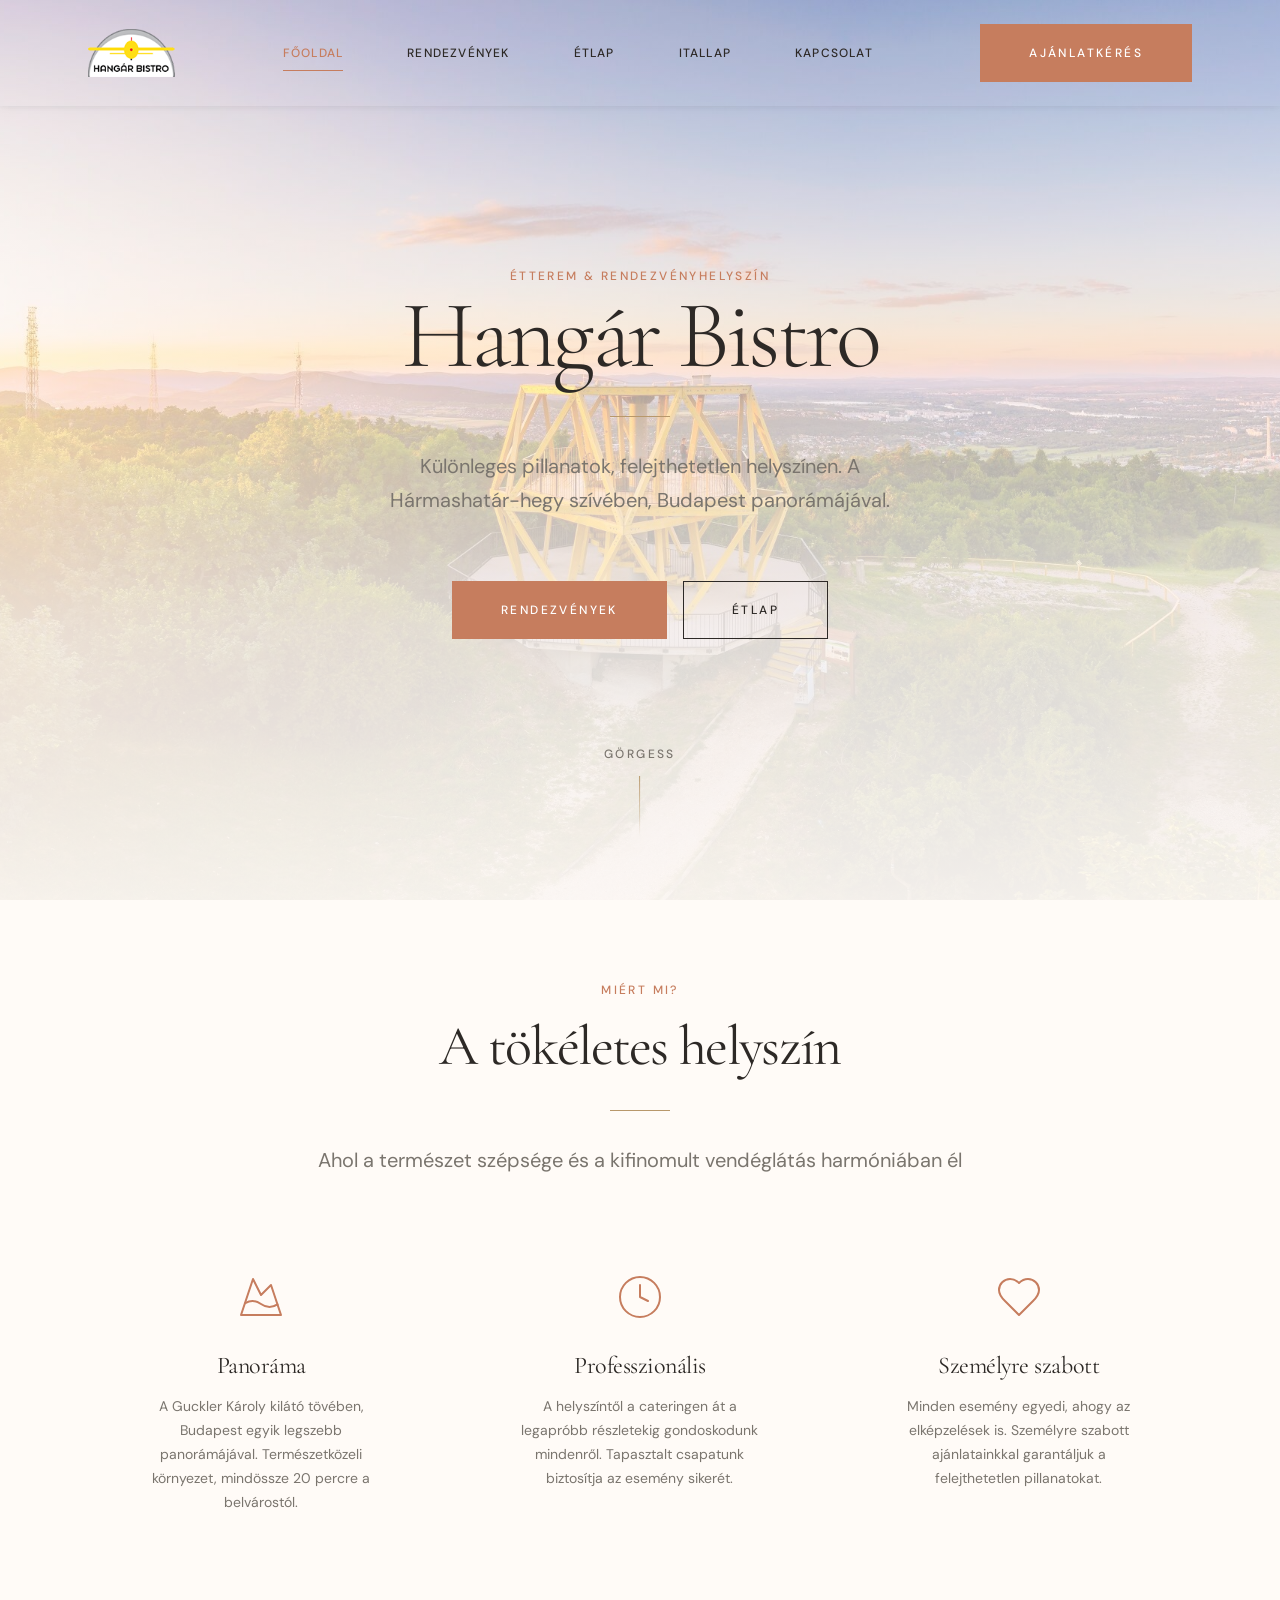
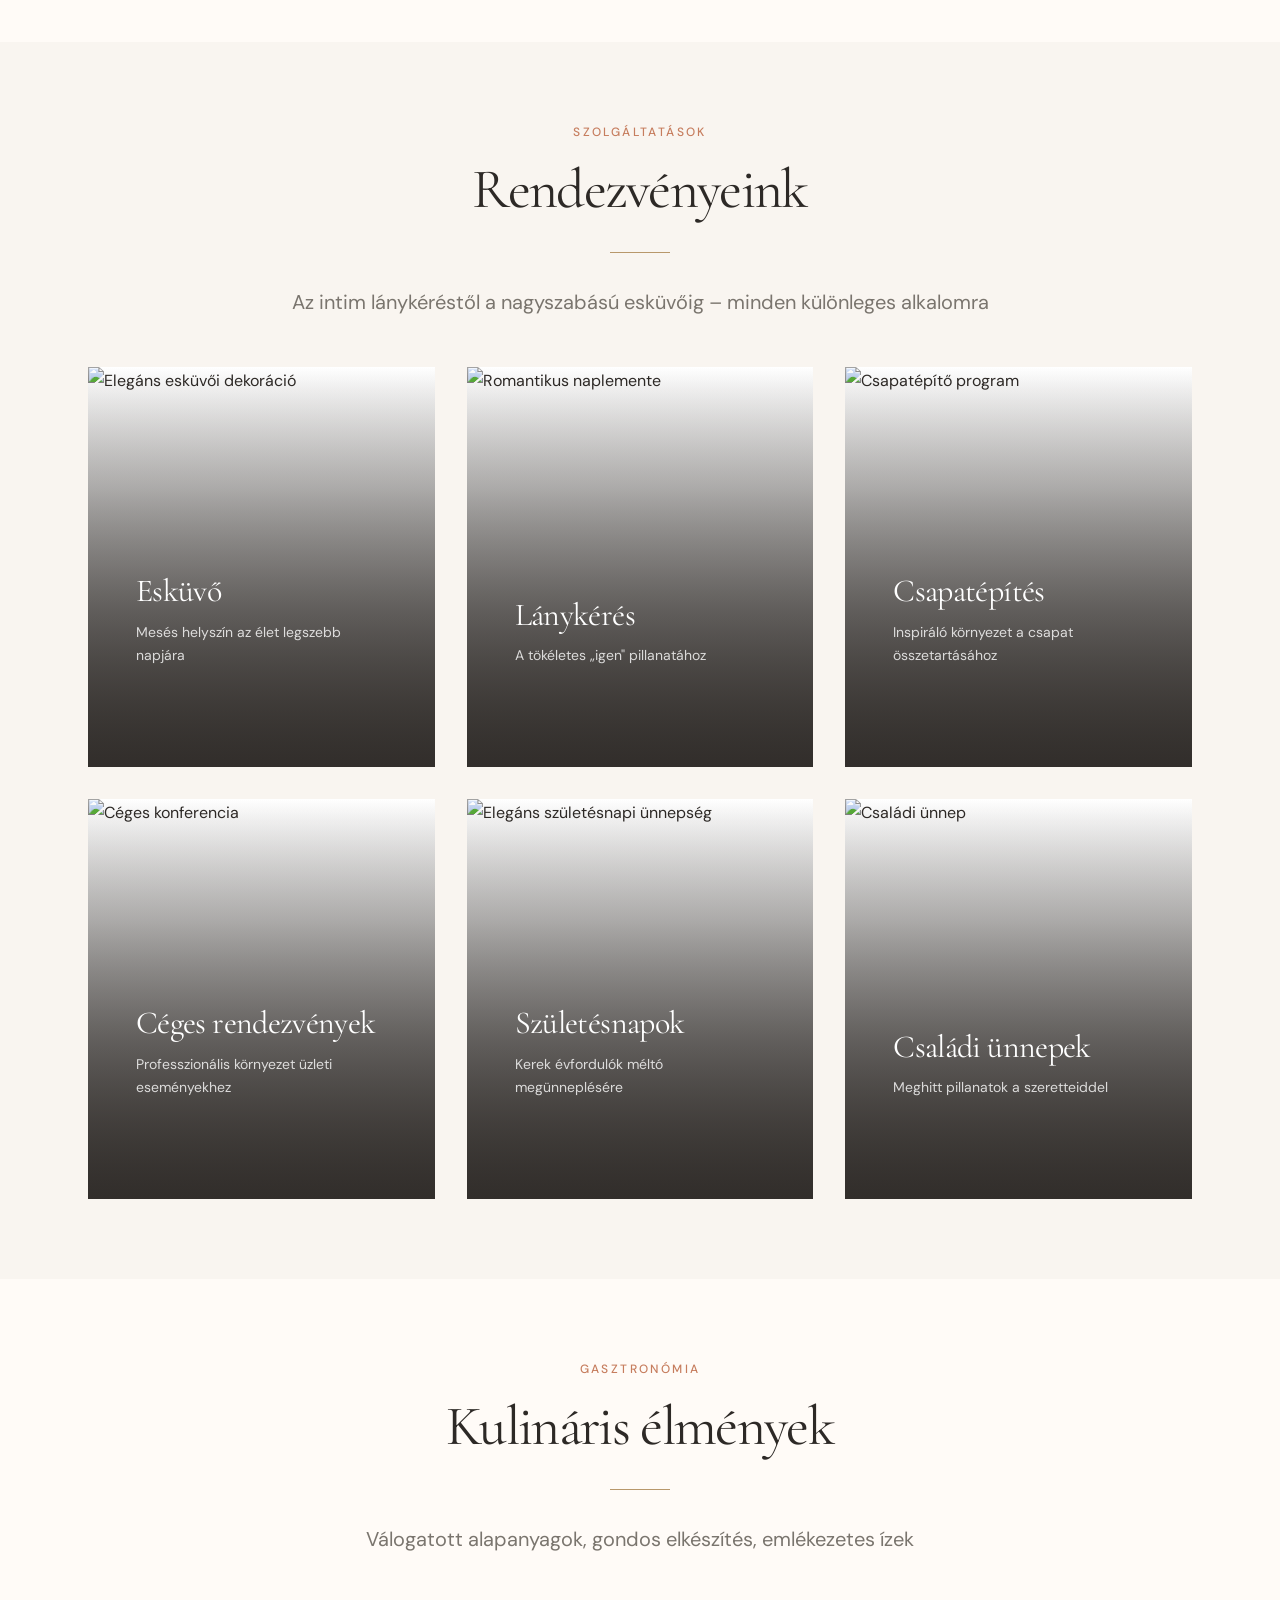
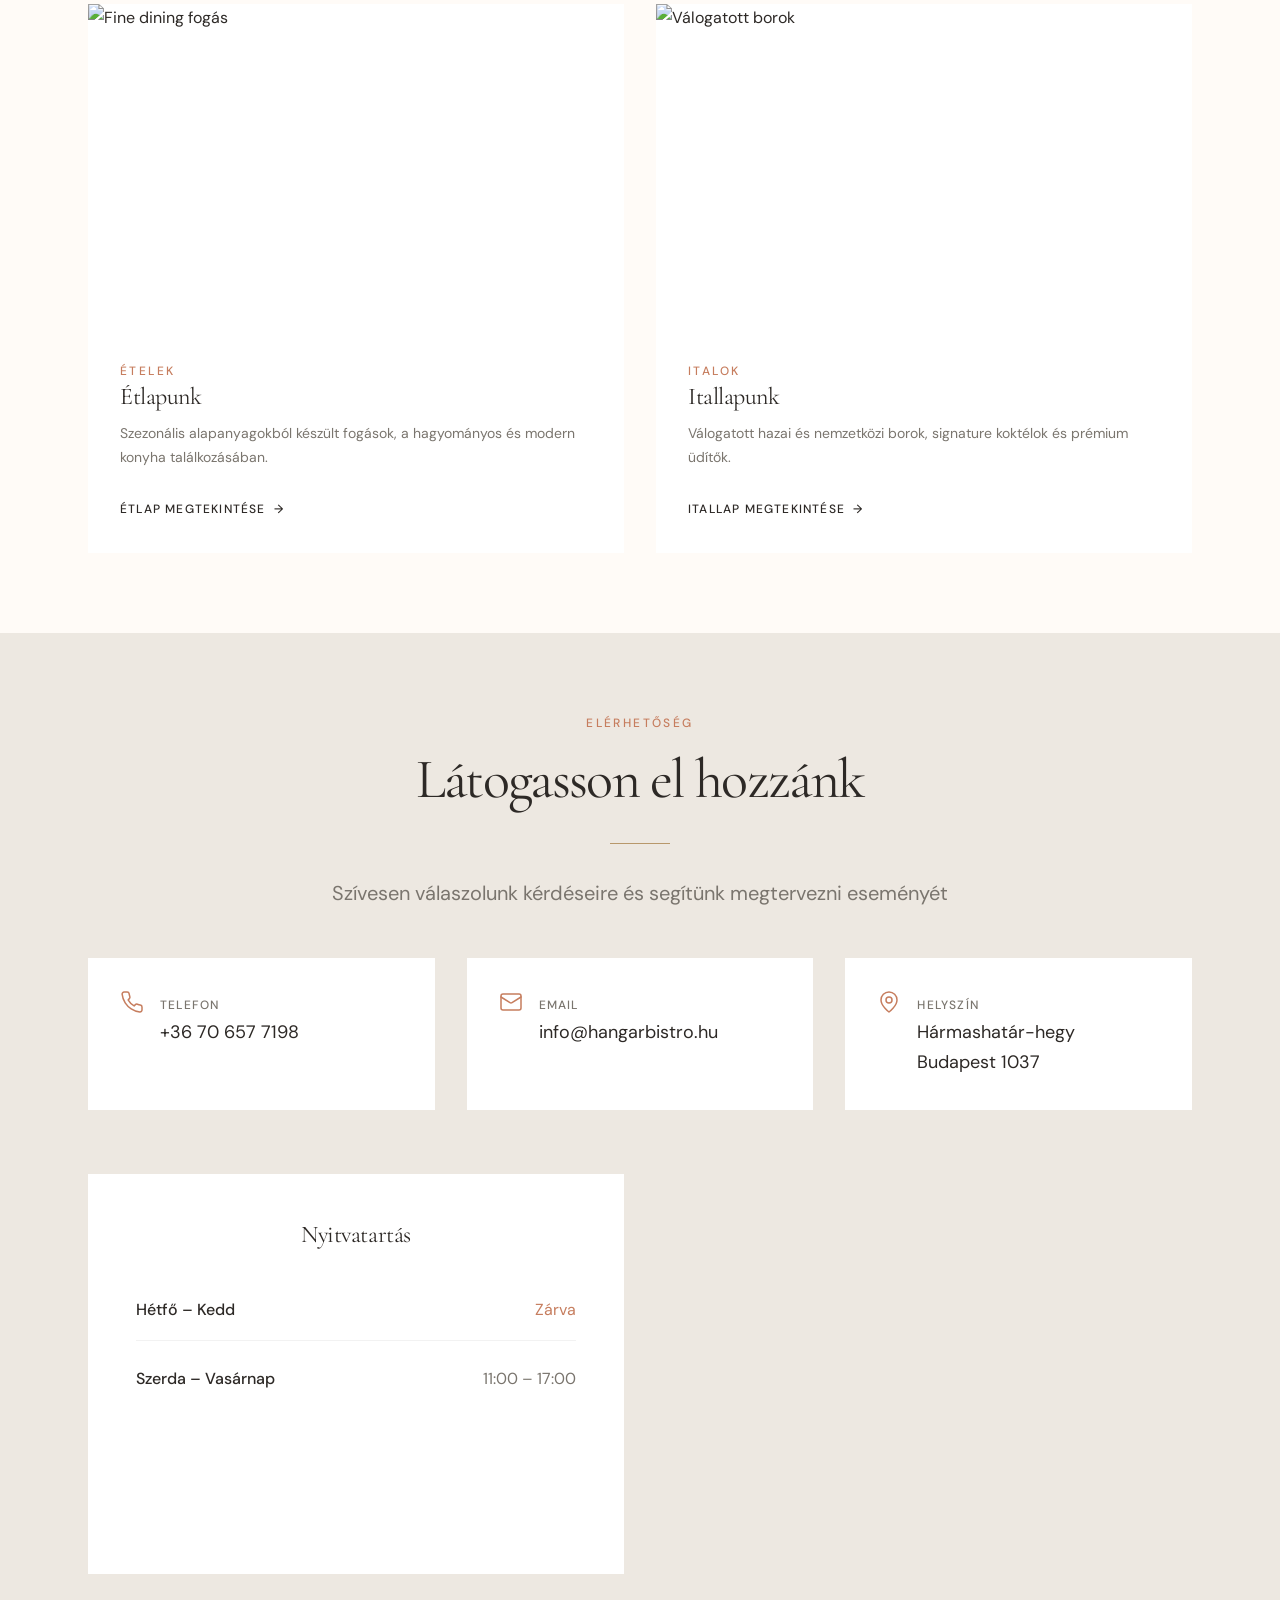
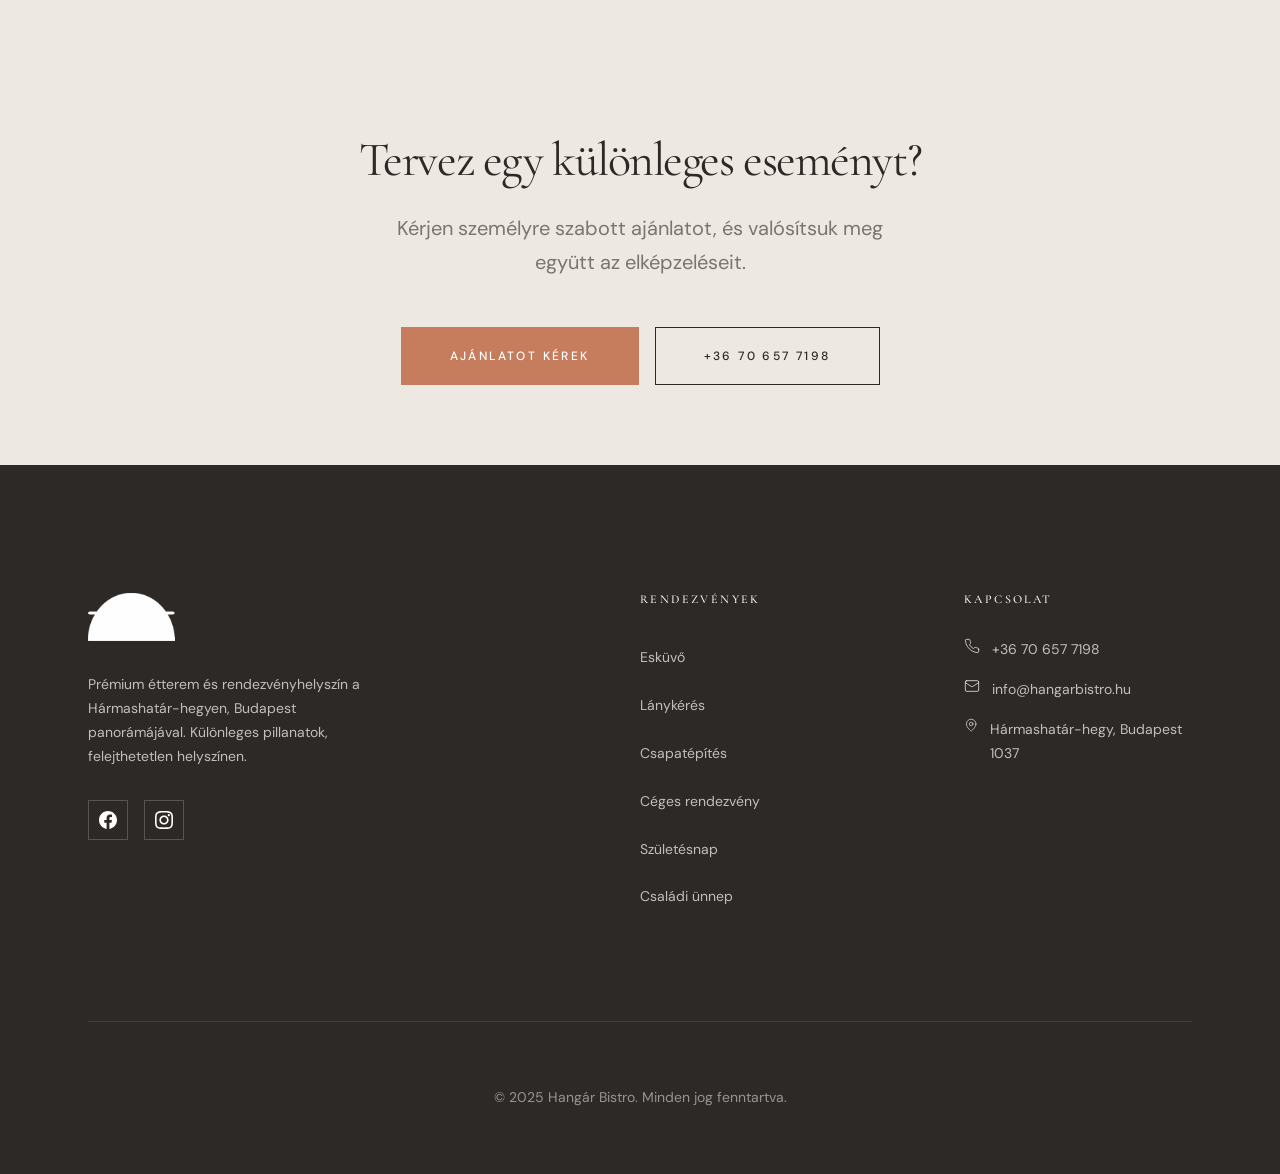
==== commit 3fcfb77d: "." ====
--- a/index.html
+++ b/index.html
@@ -49,17 +49,17 @@
   <!-- Canonical -->
   <link rel="canonical" href="https://hangarbistro.hu/">
 
-  <!-- Theme Color - Organic Biomorphic -->
-  <meta name="theme-color" content="#faf8f5">
+  <!-- Theme Color - Luxury Warm -->
+  <meta name="theme-color" content="#FFFBF7">
 
   <!-- Icons -->
   <link rel="icon" type="image/png" href="assets/images/logo.png">
   <link rel="apple-touch-icon" href="assets/images/logo.png">
 
-  <!-- Fonts - Organic Biomorphic Pairing -->
+  <!-- Fonts - Luxury Minimal Pairing -->
   <link rel="preconnect" href="https://fonts.googleapis.com">
   <link rel="preconnect" href="https://fonts.gstatic.com" crossorigin>
-  <link href="https://fonts.googleapis.com/css2?family=Fraunces:ital,opsz,wght@0,9..144,300;0,9..144,400;0,9..144,500;0,9..144,600;1,9..144,400&family=Karla:wght@300;400;500;600;700&display=swap" rel="stylesheet">
+  <link href="https://fonts.googleapis.com/css2?family=Cormorant+Garamond:ital,wght@0,300;0,400;0,500;0,600;1,400&family=DM+Sans:ital,wght@0,300;0,400;0,500;0,600;0,700;1,400&display=swap" rel="stylesheet">
 
   <!-- Styles -->
   <link rel="stylesheet" href="assets/css/variables.css">
@@ -68,7 +68,6 @@
   <link rel="stylesheet" href="assets/css/components.css">
   <link rel="stylesheet" href="assets/css/layout.css">
   <link rel="stylesheet" href="assets/css/pages.css">
-
 
   <!-- Structured Data - Organization -->
   <script type="application/ld+json">
@@ -116,15 +115,9 @@
     "openingHoursSpecification": [
       {
         "@type": "OpeningHoursSpecification",
-        "dayOfWeek": ["Monday", "Tuesday", "Wednesday", "Thursday", "Friday"],
-        "opens": "10:00",
-        "closes": "22:00"
-      },
-      {
-        "@type": "OpeningHoursSpecification",
-        "dayOfWeek": ["Saturday", "Sunday"],
-        "opens": "10:00",
-        "closes": "23:00"
+        "dayOfWeek": ["Wednesday", "Thursday", "Friday", "Saturday", "Sunday"],
+        "opens": "11:00",
+        "closes": "17:00"
       }
     ],
     "amenityFeature": [
@@ -150,7 +143,7 @@
   }
   </script>
 
-  <!-- Structured Data - WebSite with SearchAction -->
+  <!-- Structured Data - WebSite -->
   <script type="application/ld+json">
   {
     "@context": "https://schema.org",
@@ -183,7 +176,7 @@
 <body>
   <a href="#main-content" class="skip-link">Ugrás a tartalomhoz</a>
 
-  <!-- Navigation (loaded from partials/header.html) -->
+  <!-- Navigation -->
   <div id="header-placeholder"></div>
 
   <!-- Main Content -->
@@ -191,23 +184,25 @@
 
     <!-- Hero Section -->
     <section class="hero">
-      <div class="hero__mesh"></div>
-      <!-- Floating Decorative Blobs -->
-      <div class="hero__blob hero__blob--1"></div>
-      <div class="hero__blob hero__blob--2"></div>
-      <div class="parallax-layer parallax-layer--bg"></div>
+      <div class="hero__background">
+        <img src="assets/images/hero.jpg" alt="Panoráma a Hármashatár-hegyről" width="1920" height="1080">
+      </div>
       <div class="hero__overlay"></div>
-      <div class="hero__content container">
+      <div class="hero__content">
+        <span class="hero__eyebrow">Étterem & Rendezvényhelyszín</span>
         <h1 class="hero__title">Hangár Bistro</h1>
-        <p class="hero__subtitle">Étterem és rendezvényhelyszín a Hármashatár-hegyen</p>
+        <div class="hero__line"></div>
+        <p class="hero__subtitle">
+          Különleges pillanatok, felejthetetlen helyszínen. A Hármashatár-hegy szívében, Budapest panorámájával.
+        </p>
         <div class="hero__cta">
-          <a href="rendezvenyek/index.html" class="btn btn-primary btn-lg">Rendezvények</a>
-          <a href="etlap.html" class="btn btn-secondary btn-lg">Étlap</a>
-        </div>
-      </div>
-      <div class="hero__scroll-indicator">
-        <span></span>
-        Fedezd fel
+          <a href="rendezvenyek/index.html" class="btn btn-primary">Rendezvények</a>
+          <a href="etlap.html" class="btn btn-secondary">Étlap</a>
+        </div>
+      </div>
+      <div class="hero__scroll">
+        <span class="hero__scroll-text">Görgess</span>
+        <div class="hero__scroll-line"></div>
       </div>
     </section>
 
@@ -215,39 +210,49 @@
     <section class="section">
       <div class="container">
         <div class="section__header reveal">
-          <h2 class="section__title">A tökéletes helyszín, minden pillanatra</h2>
+          <span class="section__eyebrow">Miért mi?</span>
+          <h2 class="section__title">A tökéletes helyszín</h2>
+          <div class="section__line"></div>
           <p class="section__subtitle">
-            Egy hely, ahol a természet szépsége és a kifinomult vendéglátás harmóniában él.
+            Ahol a természet szépsége és a kifinomult vendéglátás harmóniában él
           </p>
         </div>
 
-        <div class="pillars">
-          <div class="pillar reveal delay-1">
-            <div class="pillar__icon">
-              <svg xmlns="http://www.w3.org/2000/svg" width="48" height="48" viewBox="0 0 24 24" fill="none" stroke="currentColor" stroke-width="1.5" stroke-linecap="round" stroke-linejoin="round"><path d="m8 3 4 8 5-5 5 15H2L8 3z"/><path d="M4.14 15.08c2.62-1.57 5.24-1.43 7.86.42 2.74 1.94 5.49 2 8.23.19"/></svg>
-            </div>
-            <h3 class="pillar__title">Panoráma a város felett</h3>
-            <p class="pillar__description">
+        <div class="grid grid--3">
+          <div class="feature reveal delay-1">
+            <div class="feature__icon">
+              <svg xmlns="http://www.w3.org/2000/svg" width="48" height="48" viewBox="0 0 24 24" fill="none" stroke="currentColor" stroke-width="1" stroke-linecap="round" stroke-linejoin="round">
+                <path d="m8 3 4 8 5-5 5 15H2L8 3z"/>
+                <path d="M4.14 15.08c2.62-1.57 5.24-1.43 7.86.42 2.74 1.94 5.49 2 8.23.19"/>
+              </svg>
+            </div>
+            <h3 class="feature__title">Panoráma</h3>
+            <p class="feature__description">
               A Guckler Károly kilátó tövében, Budapest egyik legszebb panorámájával. Természetközeli környezet, mindössze 20 percre a belvárostól.
             </p>
           </div>
 
-          <div class="pillar reveal delay-2">
-            <div class="pillar__icon">
-              <svg xmlns="http://www.w3.org/2000/svg" width="48" height="48" viewBox="0 0 24 24" fill="none" stroke="currentColor" stroke-width="1.5" stroke-linecap="round" stroke-linejoin="round"><path d="M12 20a8 8 0 1 0 0-16 8 8 0 0 0 0 16Z"/><path d="M12 14a2 2 0 1 0 0-4 2 2 0 0 0 0 4Z"/><path d="M12 2v2"/><path d="M12 22v-2"/><path d="m17 20.66-1-1.73"/><path d="M11 10.27 7 3.34"/><path d="m20.66 17-1.73-1"/><path d="m3.34 7 1.73 1"/><path d="M14 12h8"/><path d="M2 12h2"/><path d="m20.66 7-1.73 1"/><path d="m3.34 17 1.73-1"/><path d="m17 3.34-1 1.73"/><path d="m11 13.73-4 6.93"/></svg>
-            </div>
-            <h3 class="pillar__title">Professzionális szervezés</h3>
-            <p class="pillar__description">
+          <div class="feature reveal delay-2">
+            <div class="feature__icon">
+              <svg xmlns="http://www.w3.org/2000/svg" width="48" height="48" viewBox="0 0 24 24" fill="none" stroke="currentColor" stroke-width="1" stroke-linecap="round" stroke-linejoin="round">
+                <circle cx="12" cy="12" r="10"/>
+                <polyline points="12 6 12 12 16 14"/>
+              </svg>
+            </div>
+            <h3 class="feature__title">Professzionális</h3>
+            <p class="feature__description">
               A helyszíntől a cateringen át a legapróbb részletekig gondoskodunk mindenről. Tapasztalt csapatunk biztosítja az esemény sikerét.
             </p>
           </div>
 
-          <div class="pillar reveal delay-3">
-            <div class="pillar__icon">
-              <svg xmlns="http://www.w3.org/2000/svg" width="48" height="48" viewBox="0 0 24 24" fill="none" stroke="currentColor" stroke-width="1.5" stroke-linecap="round" stroke-linejoin="round"><path d="M19 14c1.49-1.46 3-3.21 3-5.5A5.5 5.5 0 0 0 16.5 3c-1.76 0-3 .5-4.5 2-1.5-1.5-2.74-2-4.5-2A5.5 5.5 0 0 0 2 8.5c0 2.3 1.5 4.05 3 5.5l7 7Z"/></svg>
-            </div>
-            <h3 class="pillar__title">Személyre szabott élmények</h3>
-            <p class="pillar__description">
+          <div class="feature reveal delay-3">
+            <div class="feature__icon">
+              <svg xmlns="http://www.w3.org/2000/svg" width="48" height="48" viewBox="0 0 24 24" fill="none" stroke="currentColor" stroke-width="1" stroke-linecap="round" stroke-linejoin="round">
+                <path d="M19 14c1.49-1.46 3-3.21 3-5.5A5.5 5.5 0 0 0 16.5 3c-1.76 0-3 .5-4.5 2-1.5-1.5-2.74-2-4.5-2A5.5 5.5 0 0 0 2 8.5c0 2.3 1.5 4.05 3 5.5l7 7Z"/>
+              </svg>
+            </div>
+            <h3 class="feature__title">Személyre szabott</h3>
+            <p class="feature__description">
               Minden esemény egyedi, ahogy az elképzelések is. Személyre szabott ajánlatainkkal garantáljuk a felejthetetlen pillanatokat.
             </p>
           </div>
@@ -255,11 +260,13 @@
       </div>
     </section>
 
-    <!-- Event Types Section -->
-    <section class="section section--alt">
+    <!-- Events Section -->
+    <section class="section section--cream">
       <div class="container">
         <div class="section__header reveal">
+          <span class="section__eyebrow">Szolgáltatások</span>
           <h2 class="section__title">Rendezvényeink</h2>
+          <div class="section__line"></div>
           <p class="section__subtitle">
             Az intim lánykéréstől a nagyszabású esküvőig – minden különleges alkalomra
           </p>
@@ -267,151 +274,99 @@
 
         <div class="grid grid--3">
           <!-- Esküvő -->
-          <article class="service-card reveal delay-1">
+          <a href="rendezvenyek/eskuvo.html" class="service-card reveal delay-1">
             <div class="service-card__image">
-              <img src="https://images.unsplash.com/photo-1465495976277-4387d4b0b4c6?w=800&q=80"
-                alt="Elegáns esküvő természetes környezetben" width="800" height="600" loading="lazy">
+              <img src="https://images.unsplash.com/photo-1519741497674-611481863552?w=800&q=80"
+                alt="Elegáns esküvői dekoráció" width="800" height="600" loading="lazy">
+              <div class="service-card__overlay"></div>
             </div>
             <div class="service-card__content">
               <h3 class="service-card__title">Esküvő</h3>
-              <p class="service-card__description">
-                Az életetek legszebb napja megérdemli a legkülönlegesebb helyszínt. Panorámás esküvő, ahogy megálmodtátok.
-              </p>
-              <ul class="service-card__features">
-                <li>Exkluzív helyszínhasználat</li>
-                <li>Személyre szabott menü</li>
-                <li>Dekoráció és virágkötészet</li>
-                <li>Esküvői koordinátor</li>
-              </ul>
-              <div class="service-card__cta">
-                <a href="rendezvenyek/eskuvo.html" class="btn btn-primary btn-block">Részletek</a>
-              </div>
-            </div>
-          </article>
+              <p class="service-card__subtitle">Mesés helyszín az élet legszebb napjára</p>
+              <span class="service-card__arrow">Részletek &rarr;</span>
+            </div>
+          </a>
 
           <!-- Lánykérés -->
-          <article class="service-card reveal delay-2">
+          <a href="rendezvenyek/lanykeres.html" class="service-card reveal delay-2">
             <div class="service-card__image">
               <img src="https://images.unsplash.com/photo-1515934751635-c81c6bc9a2d8?w=800&q=80"
-                alt="Romantikus lánykérés naplementében" width="800" height="600" loading="lazy">
+                alt="Romantikus naplemente" width="800" height="600" loading="lazy">
+              <div class="service-card__overlay"></div>
             </div>
             <div class="service-card__content">
               <h3 class="service-card__title">Lánykérés</h3>
-              <p class="service-card__description">
-                A tökéletes „igen" pillanatához tökéletes helyszín. Segítünk megteremteni az emlékezetes pillanatot.
-              </p>
-              <ul class="service-card__features">
-                <li>Privát terasz és helyszín</li>
-                <li>Romantikus dekoráció</li>
-                <li>Ínyenc vacsora kettesben</li>
-                <li>Diszkrét fotós szervezése</li>
-              </ul>
-              <div class="service-card__cta">
-                <a href="rendezvenyek/lanykeres.html" class="btn btn-primary btn-block">Részletek</a>
-              </div>
-            </div>
-          </article>
+              <p class="service-card__subtitle">A tökéletes „igen" pillanatához</p>
+              <span class="service-card__arrow">Részletek &rarr;</span>
+            </div>
+          </a>
 
           <!-- Csapatépítő -->
-          <article class="service-card reveal delay-3">
+          <a href="rendezvenyek/csapatepites.html" class="service-card reveal delay-3">
             <div class="service-card__image">
-              <img src="https://images.unsplash.com/photo-1529156069898-49953e39b3ac?w=800&q=80"
-                alt="Csapatépítő program a szabadban" width="800" height="600" loading="lazy">
+              <img src="https://images.unsplash.com/photo-1517457373958-b7bdd4587205?w=800&q=80"
+                alt="Csapatépítő program" width="800" height="600" loading="lazy">
+              <div class="service-card__overlay"></div>
             </div>
             <div class="service-card__content">
               <h3 class="service-card__title">Csapatépítés</h3>
-              <p class="service-card__description">
-                Inspiráló környezet a csapat összetartásának erősítésére. Friss levegő, természet és színvonalas programok.
-              </p>
-              <ul class="service-card__features">
-                <li>Outdoor és indoor terek</li>
-                <li>Kreatív csapatprogramok</li>
-                <li>Prémium catering</li>
-                <li>Technikai felszereltség</li>
-              </ul>
-              <div class="service-card__cta">
-                <a href="rendezvenyek/csapatepites.html" class="btn btn-primary btn-block">Részletek</a>
-              </div>
-            </div>
-          </article>
+              <p class="service-card__subtitle">Inspiráló környezet a csapat összetartásához</p>
+              <span class="service-card__arrow">Részletek &rarr;</span>
+            </div>
+          </a>
 
           <!-- Céges rendezvény -->
-          <article class="service-card">
+          <a href="rendezvenyek/ceges-rendezveny.html" class="service-card reveal">
             <div class="service-card__image">
-              <img src="https://images.unsplash.com/photo-1556761175-b413da4baf72?w=800&q=80" alt="Professzionális céges rendezvény"
-                width="800" height="600" loading="lazy">
+              <img src="https://images.unsplash.com/photo-1511578314322-379afb476865?w=800&q=80"
+                alt="Céges konferencia" width="800" height="600" loading="lazy">
+              <div class="service-card__overlay"></div>
             </div>
             <div class="service-card__content">
               <h3 class="service-card__title">Céges rendezvények</h3>
-              <p class="service-card__description">
-                Konferenciák, üzleti találkozók és céges ünnepségek inspiráló környezetben, professzionális kiszolgálással.
-              </p>
-              <ul class="service-card__features">
-                <li>Modern konferenciaterem</li>
-                <li>Teljes technikai háttér</li>
-                <li>Üzleti catering</li>
-                <li>Egyedi programszervezés</li>
-              </ul>
-              <div class="service-card__cta">
-                <a href="rendezvenyek/ceges-rendezveny.html" class="btn btn-primary btn-block">Részletek</a>
-              </div>
-            </div>
-          </article>
+              <p class="service-card__subtitle">Professzionális környezet üzleti eseményekhez</p>
+              <span class="service-card__arrow">Részletek &rarr;</span>
+            </div>
+          </a>
 
           <!-- Születésnap -->
-          <article class="service-card">
+          <a href="rendezvenyek/szuletesnap.html" class="service-card reveal">
             <div class="service-card__image">
-              <img src="https://images.unsplash.com/photo-1464349153735-7db50ed83c84?w=800&q=80"
+              <img src="https://images.unsplash.com/photo-1530103862676-de8c9debad1d?w=800&q=80"
                 alt="Elegáns születésnapi ünnepség" width="800" height="600" loading="lazy">
+              <div class="service-card__overlay"></div>
             </div>
             <div class="service-card__content">
               <h3 class="service-card__title">Születésnapok</h3>
-              <p class="service-card__description">
-                Kerek évfordulók és jubileumok méltó megünneplésére. Tegyük együtt emlékezetessé a napot.
-              </p>
-              <ul class="service-card__features">
-                <li>Egyedi menükompozíció</li>
-                <li>Tematikus dekoráció</li>
-                <li>Zenei szolgáltatás</li>
-                <li>Fotózási lehetőség</li>
-              </ul>
-              <div class="service-card__cta">
-                <a href="rendezvenyek/szuletesnap.html" class="btn btn-primary btn-block">Részletek</a>
-              </div>
-            </div>
-          </article>
+              <p class="service-card__subtitle">Kerek évfordulók méltó megünneplésére</p>
+              <span class="service-card__arrow">Részletek &rarr;</span>
+            </div>
+          </a>
 
           <!-- Családi rendezvények -->
-          <article class="service-card">
+          <a href="rendezvenyek/csaladi-osszejovetel.html" class="service-card reveal">
             <div class="service-card__image">
-              <img src="https://images.unsplash.com/photo-1511895426328-dc8714191300?w=800&q=80"
-                alt="Meghitt családi összejövetel" width="800" height="600" loading="lazy">
+              <img src="https://images.unsplash.com/photo-1606800052052-a08af7148866?w=800&q=80"
+                alt="Családi ünnep" width="800" height="600" loading="lazy">
+              <div class="service-card__overlay"></div>
             </div>
             <div class="service-card__content">
               <h3 class="service-card__title">Családi ünnepek</h3>
-              <p class="service-card__description">
-                Keresztelők, ballagások, évfordulók – minden családi alkalomra ideális, meghitt helyszín.
-              </p>
-              <ul class="service-card__features">
-                <li>Családbarát környezet</li>
-                <li>Gyermeksarok kialakítása</li>
-                <li>Rugalmas menüválaszték</li>
-                <li>Terasz használata</li>
-              </ul>
-              <div class="service-card__cta">
-                <a href="rendezvenyek/csaladi-osszejovetel.html" class="btn btn-primary btn-block">Részletek</a>
-              </div>
-            </div>
-          </article>
+              <p class="service-card__subtitle">Meghitt pillanatok a szeretteiddel</p>
+              <span class="service-card__arrow">Részletek &rarr;</span>
+            </div>
+          </a>
         </div>
       </div>
     </section>
 
-    <!-- Étlap & Itallap CTA -->
+    <!-- Culinary Section -->
     <section class="section">
       <div class="container">
         <div class="section__header reveal">
+          <span class="section__eyebrow">Gasztronómia</span>
           <h2 class="section__title">Kulináris élmények</h2>
+          <div class="section__line"></div>
           <p class="section__subtitle">
             Válogatott alapanyagok, gondos elkészítés, emlékezetes ízek
           </p>
@@ -420,111 +375,117 @@
         <div class="grid grid--2">
           <div class="card reveal delay-1">
             <div class="card__image">
-              <img src="https://images.unsplash.com/photo-1414235077428-338989a2e8c0?w=800&q=80" alt="Ínyenc fogások az étlapunkról" width="800"
-                height="600" loading="lazy">
+              <img src="https://images.unsplash.com/photo-1414235077428-338989a2e8c0?w=800&q=80"
+                alt="Fine dining fogás" width="800" height="533" loading="lazy">
             </div>
             <div class="card__content">
+              <span class="card__eyebrow">Ételek</span>
               <h3 class="card__title">Étlapunk</h3>
               <p class="card__description">
-                Szezonális alapanyagokból készült fogások, a hagyományos és a modern konyha találkozásában.
+                Szezonális alapanyagokból készült fogások, a hagyományos és modern konyha találkozásában.
               </p>
-              <a href="etlap.html" class="btn btn-primary">Étlap megtekintése</a>
+              <a href="etlap.html" class="card__link">Étlap megtekintése</a>
             </div>
           </div>
 
           <div class="card reveal delay-2">
             <div class="card__image">
-              <img src="https://images.unsplash.com/photo-1514362545857-3bc16c4c7d1b?w=800&q=80" alt="Válogatott borok és italok"
-                width="800" height="600" loading="lazy">
+              <img src="https://images.unsplash.com/photo-1510812431401-41d2bd2722f3?w=800&q=80"
+                alt="Válogatott borok" width="800" height="533" loading="lazy">
             </div>
             <div class="card__content">
+              <span class="card__eyebrow">Italok</span>
               <h3 class="card__title">Itallapunk</h3>
               <p class="card__description">
                 Válogatott hazai és nemzetközi borok, signature koktélok és prémium üdítők.
               </p>
-              <a href="itallap.html" class="btn btn-primary">Itallap megtekintése</a>
+              <a href="itallap.html" class="card__link">Itallap megtekintése</a>
             </div>
           </div>
         </div>
       </div>
     </section>
 
-    <!-- Kapcsolat + Nyitvatartás -->
-    <section class="section section--alt" id="kapcsolat">
+    <!-- Contact Section -->
+    <section class="section section--sand" id="kapcsolat">
       <div class="container">
         <div class="section__header reveal">
+          <span class="section__eyebrow">Elérhetőség</span>
           <h2 class="section__title">Látogasson el hozzánk</h2>
+          <div class="section__line"></div>
           <p class="section__subtitle">
             Szívesen válaszolunk kérdéseire és segítünk megtervezni eseményét
           </p>
         </div>
 
-        <div class="contact-methods reveal">
-          <div class="contact-method">
-            <div class="contact-method__icon">
-              <svg xmlns="http://www.w3.org/2000/svg" width="32" height="32" viewBox="0 0 24 24" fill="none" stroke="currentColor" stroke-width="1.5" stroke-linecap="round" stroke-linejoin="round"><path d="M22 16.92v3a2 2 0 0 1-2.18 2 19.79 19.79 0 0 1-8.63-3.07 19.5 19.5 0 0 1-6-6 19.79 19.79 0 0 1-3.07-8.67A2 2 0 0 1 4.11 2h3a2 2 0 0 1 2 1.72 12.84 12.84 0 0 0 .7 2.81 2 2 0 0 1-.45 2.11L8.09 9.91a16 16 0 0 0 6 6l1.27-1.27a2 2 0 0 1 2.11-.45 12.84 12.84 0 0 0 2.81.7A2 2 0 0 1 22 16.92z"/></svg>
-            </div>
-            <h3 class="contact-method__title">Telefon</h3>
-            <p class="contact-method__link">
-              <a href="tel:+36706577198">+36 70 657 7198</a>
-            </p>
-            <p class="contact-method__note">
-              Munkanapokon 9:00–17:00
-            </p>
-          </div>
-
-          <div class="contact-method">
-            <div class="contact-method__icon">
-              <svg xmlns="http://www.w3.org/2000/svg" width="32" height="32" viewBox="0 0 24 24" fill="none" stroke="currentColor" stroke-width="1.5" stroke-linecap="round" stroke-linejoin="round"><rect width="20" height="16" x="2" y="4" rx="2"/><path d="m22 7-8.97 5.7a1.94 1.94 0 0 1-2.06 0L2 7"/></svg>
-            </div>
-            <h3 class="contact-method__title">Email</h3>
-            <p class="contact-method__link">
-              <a href="mailto:info@hangarbistro.hu">info@hangarbistro.hu</a>
-            </p>
-            <p class="contact-method__note">
-              24 órán belül válaszolunk
-            </p>
-          </div>
-
-          <div class="contact-method">
-            <div class="contact-method__icon">
-              <svg xmlns="http://www.w3.org/2000/svg" width="32" height="32" viewBox="0 0 24 24" fill="none" stroke="currentColor" stroke-width="1.5" stroke-linecap="round" stroke-linejoin="round"><path d="M20 10c0 6-8 12-8 12s-8-6-8-12a8 8 0 0 1 16 0Z"/><circle cx="12" cy="10" r="3"/></svg>
-            </div>
-            <h3 class="contact-method__title">Helyszín</h3>
-            <p class="contact-method__address">
-              Zöldbázis terület<br>
-              Hármashatár-hegy<br>
-              Budapest 1037
-            </p>
-          </div>
-        </div>
-
-        <div class="grid grid--2 contact-info-grid reveal">
-          <div class="opening-hours">
-            <h3 class="opening-hours__title">Nyitvatartás</h3>
-            <ul class="opening-hours__list">
-              <li class="opening-hours__item">
-                <span class="opening-hours__day">Hétfő – Kedd</span>
-                <span class="opening-hours__time opening-hours__time--closed">Zárva</span>
+        <div class="grid grid--3 reveal">
+          <div class="contact-item">
+            <div class="contact-item__icon">
+              <svg xmlns="http://www.w3.org/2000/svg" width="24" height="24" viewBox="0 0 24 24" fill="none" stroke="currentColor" stroke-width="1.5" stroke-linecap="round" stroke-linejoin="round">
+                <path d="M22 16.92v3a2 2 0 0 1-2.18 2 19.79 19.79 0 0 1-8.63-3.07 19.5 19.5 0 0 1-6-6 19.79 19.79 0 0 1-3.07-8.67A2 2 0 0 1 4.11 2h3a2 2 0 0 1 2 1.72 12.84 12.84 0 0 0 .7 2.81 2 2 0 0 1-.45 2.11L8.09 9.91a16 16 0 0 0 6 6l1.27-1.27a2 2 0 0 1 2.11-.45 12.84 12.84 0 0 0 2.81.7A2 2 0 0 1 22 16.92z"/>
+              </svg>
+            </div>
+            <div class="contact-item__content">
+              <span class="contact-item__label">Telefon</span>
+              <p class="contact-item__value">
+                <a href="tel:+36706577198">+36 70 657 7198</a>
+              </p>
+            </div>
+          </div>
+
+          <div class="contact-item">
+            <div class="contact-item__icon">
+              <svg xmlns="http://www.w3.org/2000/svg" width="24" height="24" viewBox="0 0 24 24" fill="none" stroke="currentColor" stroke-width="1.5" stroke-linecap="round" stroke-linejoin="round">
+                <rect width="20" height="16" x="2" y="4" rx="2"/>
+                <path d="m22 7-8.97 5.7a1.94 1.94 0 0 1-2.06 0L2 7"/>
+              </svg>
+            </div>
+            <div class="contact-item__content">
+              <span class="contact-item__label">Email</span>
+              <p class="contact-item__value">
+                <a href="mailto:info@hangarbistro.hu">info@hangarbistro.hu</a>
+              </p>
+            </div>
+          </div>
+
+          <div class="contact-item">
+            <div class="contact-item__icon">
+              <svg xmlns="http://www.w3.org/2000/svg" width="24" height="24" viewBox="0 0 24 24" fill="none" stroke="currentColor" stroke-width="1.5" stroke-linecap="round" stroke-linejoin="round">
+                <path d="M20 10c0 6-8 12-8 12s-8-6-8-12a8 8 0 0 1 16 0Z"/>
+                <circle cx="12" cy="10" r="3"/>
+              </svg>
+            </div>
+            <div class="contact-item__content">
+              <span class="contact-item__label">Helyszín</span>
+              <p class="contact-item__value">
+                Hármashatár-hegy<br>Budapest 1037
+              </p>
+            </div>
+          </div>
+        </div>
+
+        <div class="grid grid--2 reveal" style="margin-top: var(--space-10);">
+          <div class="hours">
+            <h3 class="hours__title">Nyitvatartás</h3>
+            <ul class="hours__list">
+              <li class="hours__item">
+                <span class="hours__day">Hétfő – Kedd</span>
+                <span class="hours__time hours__time--closed">Zárva</span>
               </li>
-              <li class="opening-hours__item">
-                <span class="opening-hours__day">Szerda – Vasárnap</span>
-                <span class="opening-hours__time">11:00 – 17:00</span>
+              <li class="hours__item">
+                <span class="hours__day">Szerda – Vasárnap</span>
+                <span class="hours__time">11:00 – 17:00</span>
               </li>
             </ul>
-            <p class="opening-hours__note">
-              Rendezvények esetén egyedi nyitvatartással várjuk vendégeinket.
-            </p>
-          </div>
-
-          <div class="location-map">
+          </div>
+
+          <div class="map">
             <iframe
               src="https://www.google.com/maps/embed?pb=!1m18!1m12!1m3!1d21442.87!2d19.0124!3d47.5698!2m3!1f0!2f0!3f0!3m2!1i1024!2i768!4f13.1!3m3!1m2!1s0x0%3A0x0!2zNDfCsDM0JzExLjMiTiAxOcKwMDAnNDQuNiJF!5e0!3m2!1shu!2shu!4v1234567890"
-              width="100%" height="450" style="border:0; border-radius: var(--radius-xl);" allowfullscreen="" loading="lazy"
-              referrerpolicy="no-referrer-when-downgrade" title="Hangár Bistro elhelyezkedése térképen"></iframe>
-          </div>
-        </div>
-
+              width="100%" height="100%" style="border:0;" allowfullscreen="" loading="lazy"
+              referrerpolicy="no-referrer-when-downgrade" title="Hangár Bistro térképen"></iframe>
+          </div>
+        </div>
       </div>
     </section>
 
@@ -536,58 +497,66 @@
           Kérjen személyre szabott ajánlatot, és valósítsuk meg együtt az elképzeléseit.
         </p>
         <div class="cta-banner__actions">
-          <a href="#kapcsolat" class="btn btn-primary btn-lg">Ajánlatot kérek</a>
-          <a href="tel:+36706577198" class="btn btn-secondary btn-lg">+36 70 657 7198</a>
+          <a href="mailto:info@hangarbistro.hu?subject=Ajánlatkérés – Hangár Bistro" class="btn btn-primary">Ajánlatot kérek</a>
+          <a href="tel:+36706577198" class="btn btn-secondary">+36 70 657 7198</a>
         </div>
       </div>
     </section>
 
   </main>
 
-  <!-- Footer (loaded from partials/footer.html) -->
+  <!-- Footer -->
   <div id="footer-placeholder"></div>
 
   <!-- Scripts -->
   <script src="assets/js/partials.js"></script>
   <script>
-    // Smooth hero parallax effect
+    // Navbar scroll effect
     (function () {
       'use strict';
-
       const navbar = document.querySelector('.navbar');
-      const hero = document.querySelector('.hero');
-      const bgLayer = document.querySelector('.parallax-layer--bg');
-      if (!navbar && (!hero || !bgLayer)) return;
+      if (!navbar) return;
 
       let ticking = false;
 
-      function update() {
+      function updateNavbar() {
         ticking = false;
-
-        if (navbar) {
-          if (window.scrollY > 50) navbar.classList.add('navbar--scrolled');
-          else navbar.classList.remove('navbar--scrolled');
+        if (window.scrollY > 50) {
+          navbar.classList.add('navbar--scrolled');
+        } else {
+          navbar.classList.remove('navbar--scrolled');
         }
-
-        if (!hero || !bgLayer) return;
-
-        const scrollTop = window.pageYOffset || document.documentElement.scrollTop || 0;
-        const heroHeight = Math.max(1, hero.offsetHeight);
-        const clamped = Math.min(scrollTop, heroHeight);
-        const y = clamped * 0.32;
-
-        bgLayer.style.transform = `translate3d(0, ${y}px, 0) scale(1.1)`;
       }
 
       function requestTick() {
         if (ticking) return;
         ticking = true;
-        window.requestAnimationFrame(update);
+        window.requestAnimationFrame(updateNavbar);
       }
 
       window.addEventListener('scroll', requestTick, { passive: true });
-      window.addEventListener('resize', requestTick);
       requestTick();
+    })();
+
+    // Scroll reveal
+    (function () {
+      'use strict';
+      const reveals = document.querySelectorAll('.reveal');
+      if (!reveals.length) return;
+
+      const observer = new IntersectionObserver((entries) => {
+        entries.forEach(entry => {
+          if (entry.isIntersecting) {
+            entry.target.classList.add('revealed');
+            observer.unobserve(entry.target);
+          }
+        });
+      }, {
+        threshold: 0.1,
+        rootMargin: '0px 0px -50px 0px'
+      });
+
+      reveals.forEach(el => observer.observe(el));
     })();
   </script>
   <script src="assets/js/navigation.js" defer></script>
--- a/assets/css/variables.css
+++ b/assets/css/variables.css
@@ -1,78 +1,80 @@
 /* ================================
-   HANGÁR BISTRO - ORGANIC BIOMORPHIC
-   Living Earth Design System
+   HANGÁR BISTRO - LUXURY MINIMAL
+   Design System v2.0
    ================================ */
 
 :root {
-  /* ========== LIVING EARTH PALETTE ========== */
-
-  /* Primary Backgrounds */
-  --color-bg: #faf8f5;
-  --color-bg-alt: #f0ebe3;
-  --color-bg-warm: #f5f0e6;
-  --color-bg-card: #ffffff;
-
-  /* Text Colors */
-  --color-text: #2d2a26;
-  --color-text-muted: #6b6560;
-  --color-text-light: #8a8580;
-
-  /* Living Earth Colors */
-  --color-sage: #8fa68f;
-  --color-sage-light: #b8ccb8;
-  --color-sage-dark: #6b8b6b;
-  --color-clay: #c67d5a;
-  --color-clay-light: #e8a889;
-  --color-clay-dark: #a85c3a;
-  --color-sand: #d4c4a8;
-  --color-sand-light: #e8dcc8;
-  --color-moss: #7a9a6a;
-  --color-moss-light: #a8c898;
-  --color-cream: #f5f0e6;
-  --color-terracotta: #c67d5a;
-  --color-terracotta-light: #e8a889;
-
-  /* Accent - Primary is Sage */
-  --color-accent: var(--color-sage);
-  --color-accent-hover: var(--color-sage-dark);
-  --color-accent-light: var(--color-sage-light);
-  --color-accent-secondary: var(--color-clay);
-
-  /* Legacy Support */
-  --color-white: #ffffff;
-  --color-black: #2d2a26;
-  --color-primary: var(--color-sage);
-  --color-primary-light: var(--color-sage-light);
-  --color-primary-dark: var(--color-sage-dark);
-  --color-secondary: var(--color-clay);
-  --color-border: rgba(107, 101, 96, 0.15);
-  --color-border-light: rgba(107, 101, 96, 0.08);
-
-  /* Semantic Colors */
-  --color-success: #6b9a5a;
-  --color-error: #c65a5a;
-  --color-warning: #c9a052;
-  --color-info: #5a8ac6;
+  /* ========== COLOR PALETTE - Warm Mediterranean ========== */
+
+  /* Backgrounds */
+  --color-bg: #FFFBF7;
+  --color-bg-cream: #F9F5F0;
+  --color-bg-sand: #EDE8E1;
+  --color-bg-warm: #FAF6F1;
+  --color-bg-dark: #2D2926;
+  --color-white: #FFFFFF;
+
+  /* Text */
+  --color-text: #2D2926;
+  --color-text-secondary: #4A4541;
+  --color-text-muted: #7A756E;
+  --color-text-light: #9C968F;
+  --color-text-inverse: #FFFBF7;
+
+  /* Primary - Terracotta */
+  --color-primary: #C67D5E;
+  --color-primary-light: #D4967B;
+  --color-primary-dark: #A65D3E;
+  --color-primary-muted: rgba(198, 125, 94, 0.15);
+
+  /* Secondary - Gold */
+  --color-gold: #B8986B;
+  --color-gold-light: #D4BC97;
+  --color-gold-dark: #9A7A4D;
+  --color-gold-muted: rgba(184, 152, 107, 0.15);
+
+  /* Accent - Sage */
+  --color-sage: #8B9A7D;
+  --color-sage-light: #A8B59D;
+  --color-sage-dark: #6E7D62;
+
+  /* Legacy aliases (for compatibility) */
+  --color-clay: var(--color-primary);
+  --color-clay-light: var(--color-primary-light);
+  --color-clay-dark: var(--color-primary-dark);
+  --color-bg-card: var(--color-white);
+  --color-bg-alt: var(--color-bg-cream);
+
+  /* Neutrals */
+  --color-charcoal: #3D3835;
+  --color-border: rgba(45, 41, 38, 0.1);
+  --color-border-light: rgba(45, 41, 38, 0.06);
+
+  /* Semantic */
+  --color-success: #7D9A6B;
+  --color-error: #C6675E;
+  --color-warning: #D4A85E;
 
 
   /* ========== TYPOGRAPHY ========== */
 
-  /* Font Families - Organic Pairing */
-  --font-display: 'Fraunces', 'Georgia', serif;
-  --font-heading: 'Fraunces', 'Georgia', serif;
-  --font-body: 'Karla', 'Helvetica Neue', sans-serif;
-  --font-accent: 'Fraunces', serif;
-
-  /* Font Sizes */
-  --font-size-xs: 0.75rem;
-  --font-size-sm: 0.875rem;
-  --font-size-base: 1rem;
-  --font-size-lg: 1.125rem;
-  --font-size-xl: 1.25rem;
-  --font-size-2xl: 1.5rem;
-  --font-size-3xl: clamp(1.875rem, 3vw + 0.5rem, 2.5rem);
-  --font-size-4xl: clamp(2.25rem, 4vw + 0.5rem, 3.5rem);
-  --font-size-hero: clamp(3rem, 6vw + 1rem, 5rem);
+  /* Font Families */
+  --font-display: 'Cormorant Garamond', 'Georgia', serif;
+  --font-heading: 'Cormorant Garamond', 'Georgia', serif;
+  --font-body: 'DM Sans', 'Helvetica Neue', sans-serif;
+
+  /* Font Sizes - Luxury Scale */
+  --font-size-xs: 0.75rem;      /* 12px */
+  --font-size-sm: 0.875rem;     /* 14px */
+  --font-size-base: 1rem;       /* 16px */
+  --font-size-md: 1.125rem;     /* 18px */
+  --font-size-lg: 1.25rem;      /* 20px */
+  --font-size-xl: 1.5rem;       /* 24px */
+  --font-size-2xl: 2rem;        /* 32px */
+  --font-size-3xl: 2.5rem;      /* 40px */
+  --font-size-4xl: 3.5rem;      /* 56px */
+  --font-size-5xl: 4.5rem;      /* 72px */
+  --font-size-hero: clamp(3rem, 8vw, 6rem);
 
   /* Font Weights */
   --font-weight-light: 300;
@@ -82,35 +84,38 @@
   --font-weight-bold: 700;
 
   /* Line Heights */
-  --line-height-tight: 1.15;
-  --line-height-snug: 1.35;
-  --line-height-base: 1.65;
-  --line-height-relaxed: 1.8;
+  --line-height-tight: 1.1;
+  --line-height-snug: 1.3;
+  --line-height-normal: 1.5;
+  --line-height-relaxed: 1.7;
+  --line-height-loose: 2;
 
   /* Letter Spacing */
-  --letter-spacing-tight: -0.02em;
+  --letter-spacing-tight: -0.03em;
   --letter-spacing-normal: 0;
-  --letter-spacing-wide: 0.02em;
-  --letter-spacing-wider: 0.08em;
+  --letter-spacing-wide: 0.05em;
+  --letter-spacing-wider: 0.1em;
+  --letter-spacing-widest: 0.2em;
 
 
   /* ========== SPACING ========== */
 
   --space-0: 0;
-  --space-1: 0.5rem;
-  --space-2: 1rem;
-  --space-3: 1.5rem;
-  --space-4: 2rem;
-  --space-5: 2.5rem;
-  --space-6: 3rem;
-  --space-8: 4rem;
-  --space-10: 5rem;
-  --space-12: 6rem;
-  --space-16: 8rem;
-  --space-20: 10rem;
-  --space-24: 12rem;
-
-  /* Container Widths */
+  --space-1: 0.25rem;    /* 4px */
+  --space-2: 0.5rem;     /* 8px */
+  --space-3: 0.75rem;    /* 12px */
+  --space-4: 1rem;       /* 16px */
+  --space-5: 1.5rem;     /* 24px */
+  --space-6: 2rem;       /* 32px */
+  --space-8: 3rem;       /* 48px */
+  --space-10: 4rem;      /* 64px */
+  --space-12: 5rem;      /* 80px */
+  --space-16: 6rem;      /* 96px */
+  --space-20: 8rem;      /* 128px */
+  --space-24: 10rem;     /* 160px */
+  --space-32: 14rem;     /* 224px */
+
+  /* Container */
   --container-sm: 640px;
   --container-md: 768px;
   --container-lg: 1024px;
@@ -118,59 +123,67 @@
   --container-2xl: 1400px;
 
 
-  /* ========== ORGANIC BORDER RADIUS ========== */
-
-  /* Simple Organic */
-  --radius-sm: 12px;
-  --radius-base: 20px;
-  --radius-lg: 30px;
-  --radius-xl: 40px;
-  --radius-2xl: 60px;
+  /* ========== BORDERS ========== */
+
+  /* Luxury = Sharp edges, minimal radius */
+  --radius-none: 0;
+  --radius-sm: 2px;
+  --radius-base: 4px;
+  --radius-md: 6px;
+  --radius-lg: 8px;
   --radius-full: 9999px;
 
-  /* Blob Shapes - Asymmetric Border Radius */
-  --blob-1: 50% 40% 60% 50% / 50% 60% 40% 50%;
-  --blob-2: 40% 60% 50% 50% / 60% 40% 50% 50%;
-  --blob-3: 60% 50% 40% 50% / 40% 50% 60% 50%;
-  --blob-4: 50% 50% 60% 40% / 50% 50% 40% 60%;
-  --blob-5: 45% 55% 50% 50% / 55% 45% 55% 45%;
-  --blob-button: 50px 20px 50px 20px / 30px 40px 30px 40px;
-  --blob-card: 30% 70% 60% 40% / 50% 40% 60% 50%;
-  --blob-soft: 40% 60% 55% 45% / 55% 45% 50% 50%;
-
-
-  /* ========== SHADOWS - Soft & Organic ========== */
-
-  --shadow-xs: 0 2px 8px rgba(45, 42, 38, 0.04);
-  --shadow-sm: 0 4px 12px rgba(45, 42, 38, 0.06);
-  --shadow-base: 0 8px 24px rgba(45, 42, 38, 0.08);
-  --shadow-md: 0 12px 32px rgba(45, 42, 38, 0.1);
-  --shadow-lg: 0 20px 48px rgba(45, 42, 38, 0.12);
-  --shadow-xl: 0 32px 64px rgba(45, 42, 38, 0.15);
-  --shadow-glow-sage: 0 8px 32px rgba(143, 166, 143, 0.3);
-  --shadow-glow-clay: 0 8px 32px rgba(198, 125, 90, 0.3);
-  --shadow-card: 0 4px 20px rgba(45, 42, 38, 0.06);
-  --shadow-card-hover: 0 16px 40px rgba(45, 42, 38, 0.12);
+
+  /* ========== SHADOWS - Subtle & Refined ========== */
+
+  --shadow-xs: 0 1px 2px rgba(45, 41, 38, 0.04);
+  --shadow-sm: 0 2px 4px rgba(45, 41, 38, 0.04),
+               0 4px 8px rgba(45, 41, 38, 0.02);
+  --shadow-base: 0 4px 8px rgba(45, 41, 38, 0.04),
+                 0 8px 16px rgba(45, 41, 38, 0.04);
+  --shadow-md: 0 8px 16px rgba(45, 41, 38, 0.06),
+               0 16px 32px rgba(45, 41, 38, 0.04);
+  --shadow-lg: 0 16px 32px rgba(45, 41, 38, 0.08),
+               0 32px 64px rgba(45, 41, 38, 0.04);
+  --shadow-xl: 0 24px 48px rgba(45, 41, 38, 0.1),
+               0 48px 96px rgba(45, 41, 38, 0.06);
+
+  /* Colored shadows */
+  --shadow-primary: 0 8px 24px rgba(198, 125, 94, 0.25);
+  --shadow-gold: 0 8px 24px rgba(184, 152, 107, 0.25);
+
+  /* Card shadows */
+  --shadow-card: 0 2px 8px rgba(45, 41, 38, 0.04);
+  --shadow-card-hover: 0 12px 32px rgba(45, 41, 38, 0.1);
+
+  /* Glow shadows (legacy) */
+  --shadow-glow-sage: 0 8px 24px rgba(139, 154, 125, 0.25);
 
 
   /* ========== TRANSITIONS ========== */
 
-  --transition-fast: 200ms ease;
-  --transition-base: 400ms ease;
-  --transition-slow: 600ms ease;
-  --transition-slower: 800ms ease;
-
-  /* Organic Easings */
-  --ease-organic: cubic-bezier(0.34, 1.56, 0.64, 1);
-  --ease-bounce: cubic-bezier(0.68, -0.55, 0.265, 1.55);
+  --transition-fast: 150ms ease;
+  --transition-base: 300ms ease;
+  --transition-slow: 500ms ease;
+  --transition-slower: 700ms ease;
+
+  /* Easing */
+  --ease-out: cubic-bezier(0.25, 0.46, 0.45, 0.94);
+  --ease-out-expo: cubic-bezier(0.16, 1, 0.3, 1);
+  --ease-in-out: cubic-bezier(0.65, 0, 0.35, 1);
+  --ease-organic: cubic-bezier(0.25, 0.46, 0.45, 0.94);
   --ease-smooth: cubic-bezier(0.4, 0, 0.2, 1);
-  --ease-out-expo: cubic-bezier(0.16, 1, 0.3, 1);
-
-
-  /* ========== Z-INDEX SCALE ========== */
+
+  /* Border radius (legacy blob shapes) */
+  --radius-xl: 16px;
+  --radius-2xl: 24px;
+  --blob-1: 60% 40% 50% 50% / 50% 60% 40% 50%;
+
+
+  /* ========== Z-INDEX ========== */
 
   --z-below: -1;
-  --z-default: 1;
+  --z-base: 1;
   --z-dropdown: 100;
   --z-sticky: 200;
   --z-fixed: 300;
@@ -178,128 +191,42 @@
   --z-modal: 500;
   --z-popover: 600;
   --z-tooltip: 700;
-
-
-  /* ========== BREAKPOINTS ========== */
-
-  --breakpoint-sm: 640px;
-  --breakpoint-md: 768px;
-  --breakpoint-lg: 1024px;
-  --breakpoint-xl: 1280px;
-  --breakpoint-2xl: 1536px;
-}
-
-
-/* ========== ORGANIC ANIMATIONS ========== */
-
-/* Blob Morphing Animation */
-@keyframes blob-morph {
-  0%, 100% {
-    border-radius: var(--blob-1);
-    transform: rotate(0deg) scale(1);
-  }
-  25% {
-    border-radius: var(--blob-2);
-    transform: rotate(90deg) scale(1.02);
-  }
-  50% {
-    border-radius: var(--blob-3);
-    transform: rotate(180deg) scale(1);
-  }
-  75% {
-    border-radius: var(--blob-4);
-    transform: rotate(270deg) scale(0.98);
-  }
-}
-
-/* Slow Blob Morph */
-@keyframes blob-morph-slow {
-  0%, 100% {
-    border-radius: 60% 40% 50% 50% / 50% 60% 40% 50%;
-  }
-  33% {
-    border-radius: 40% 60% 60% 40% / 60% 40% 60% 40%;
-  }
-  66% {
-    border-radius: 50% 50% 40% 60% / 40% 50% 50% 60%;
-  }
-}
-
-/* Float Animation */
-@keyframes float {
-  0%, 100% {
-    transform: translateY(0);
-  }
-  50% {
-    transform: translateY(-15px);
-  }
-}
-
-/* Gentle Float */
-@keyframes float-gentle {
-  0%, 100% {
-    transform: translateY(0) rotate(0deg);
-  }
-  50% {
-    transform: translateY(-10px) rotate(2deg);
-  }
-}
-
-/* Breathing Animation */
-@keyframes breathe {
-  0%, 100% {
-    transform: scale(1);
-    opacity: 0.6;
-  }
-  50% {
-    transform: scale(1.05);
-    opacity: 0.8;
-  }
-}
-
-/* Pulse Glow */
-@keyframes pulse-glow {
-  0%, 100% {
-    box-shadow: 0 0 20px rgba(143, 166, 143, 0.3);
-  }
-  50% {
-    box-shadow: 0 0 40px rgba(143, 166, 143, 0.5);
-  }
-}
-
-/* Wave Animation */
-@keyframes wave {
-  0% {
-    transform: translateX(0);
-  }
-  100% {
-    transform: translateX(-50%);
-  }
-}
-
-/* Fade In Up */
-@keyframes fade-in-up {
-  from {
-    opacity: 0;
-    transform: translateY(30px);
-  }
-  to {
-    opacity: 1;
-    transform: translateY(0);
-  }
-}
-
-/* Fade In */
-@keyframes fade-in {
+}
+
+
+/* ========== ANIMATIONS ========== */
+
+@keyframes fadeIn {
   from { opacity: 0; }
   to { opacity: 1; }
 }
 
-/* Scale In */
-@keyframes scale-in {
-  from {
-    opacity: 0;
-    transform: scale(0.9);
+@keyframes fadeInUp {
+  from {
+    opacity: 0;
+    transform: translateY(40px);
+  }
+  to {
+    opacity: 1;
+    transform: translateY(0);
+  }
+}
+
+@keyframes fadeInDown {
+  from {
+    opacity: 0;
+    transform: translateY(-20px);
+  }
+  to {
+    opacity: 1;
+    transform: translateY(0);
+  }
+}
+
+@keyframes scaleIn {
+  from {
+    opacity: 0;
+    transform: scale(0.95);
   }
   to {
     opacity: 1;
@@ -307,36 +234,33 @@
   }
 }
 
-/* Rotate Slow */
-@keyframes rotate-slow {
-  from {
-    transform: rotate(0deg);
-  }
-  to {
-    transform: rotate(360deg);
-  }
-}
-
-/* Gooey Blob */
-@keyframes gooey {
-  0%, 100% {
-    border-radius: 42% 58% 70% 30% / 45% 45% 55% 55%;
-    transform: translate3d(0, 0, 0) rotateZ(0.01deg);
-  }
-  34% {
-    border-radius: 70% 30% 46% 54% / 30% 29% 71% 70%;
-    transform: translate3d(0, 5px, 0) rotateZ(0.01deg);
-  }
-  50% {
-    transform: translate3d(0, 0, 0) rotateZ(0.01deg);
-  }
-  67% {
-    border-radius: 100% 60% 60% 100% / 100% 100% 60% 60%;
-    transform: translate3d(0, -3px, 0) rotateZ(0.01deg);
-  }
-}
-
-/* Reduced Motion Support */
+@keyframes slideInRight {
+  from {
+    opacity: 0;
+    transform: translateX(30px);
+  }
+  to {
+    opacity: 1;
+    transform: translateX(0);
+  }
+}
+
+@keyframes float {
+  0%, 100% { transform: translateY(0); }
+  50% { transform: translateY(-10px); }
+}
+
+@keyframes pulse {
+  0%, 100% { opacity: 1; }
+  50% { opacity: 0.7; }
+}
+
+@keyframes lineGrow {
+  from { transform: scaleX(0); }
+  to { transform: scaleX(1); }
+}
+
+/* Reduced Motion */
 @media (prefers-reduced-motion: reduce) {
   *,
   *::before,
--- a/assets/css/base.css
+++ b/assets/css/base.css
@@ -1,15 +1,16 @@
 /* ================================
-   HANGÁR BISTRO - ORGANIC BASE
-   Living Earth Foundation Styles
+   HANGÁR BISTRO - LUXURY MINIMAL
+   Base Styles
    ================================ */
 
-/* ========== GLOBAL RESET ========== */
+/* ========== GLOBAL ========== */
 
 html {
   font-size: 100%;
   box-sizing: border-box;
   scroll-behavior: smooth;
-  overflow-x: hidden;
+  -webkit-font-smoothing: antialiased;
+  -moz-osx-font-smoothing: grayscale;
 }
 
 *, *::before, *::after {
@@ -25,56 +26,57 @@
   font-family: var(--font-body);
   font-size: var(--font-size-base);
   font-weight: var(--font-weight-regular);
-  line-height: var(--line-height-base);
+  line-height: var(--line-height-relaxed);
   color: var(--color-text);
   background-color: var(--color-bg);
-  -webkit-font-smoothing: antialiased;
-  -moz-osx-font-smoothing: grayscale;
+  min-height: 100vh;
   overflow-x: hidden;
-  min-height: 100vh;
-}
-
-
-/* ========== TYPOGRAPHY ========== */
+}
+
+
+/* ========== TYPOGRAPHY - Luxury ========== */
 
 h1, h2, h3, h4, h5, h6 {
   font-family: var(--font-heading);
-  font-weight: var(--font-weight-medium);
-  line-height: var(--line-height-snug);
+  font-weight: var(--font-weight-regular);
+  line-height: var(--line-height-tight);
   color: var(--color-text);
   letter-spacing: var(--letter-spacing-tight);
-  margin-bottom: var(--space-3);
+  margin-bottom: var(--space-4);
 }
 
 h1 {
   font-size: var(--font-size-hero);
-  font-weight: var(--font-weight-regular);
-  line-height: var(--line-height-tight);
+  letter-spacing: -0.04em;
+  line-height: 1;
 }
 
 h2 {
-  font-size: var(--font-size-4xl);
-  font-weight: var(--font-weight-regular);
+  font-size: clamp(2.5rem, 5vw, 3.5rem);
+  letter-spacing: -0.03em;
 }
 
 h3 {
-  font-size: var(--font-size-3xl);
+  font-size: var(--font-size-2xl);
+  letter-spacing: -0.02em;
 }
 
 h4 {
-  font-size: var(--font-size-2xl);
+  font-size: var(--font-size-xl);
 }
 
 h5 {
-  font-size: var(--font-size-xl);
+  font-size: var(--font-size-lg);
+  font-weight: var(--font-weight-medium);
 }
 
 h6 {
-  font-size: var(--font-size-lg);
+  font-size: var(--font-size-md);
+  font-weight: var(--font-weight-medium);
 }
 
 p {
-  margin-bottom: var(--space-4);
+  margin-bottom: var(--space-5);
   line-height: var(--line-height-relaxed);
 }
 
@@ -89,103 +91,68 @@
   color: var(--color-text-muted);
 }
 
-/* Strong & Emphasis */
-strong, b {
-  font-weight: var(--font-weight-semibold);
-  color: var(--color-text);
-}
-
-em, i {
-  font-style: italic;
-}
-
 /* Small text */
-small, .small {
+.small, small {
   font-size: var(--font-size-sm);
   color: var(--color-text-muted);
 }
 
-/* Links */
+/* Eyebrow / Label */
+.eyebrow {
+  font-family: var(--font-body);
+  font-size: var(--font-size-xs);
+  font-weight: var(--font-weight-medium);
+  letter-spacing: var(--letter-spacing-widest);
+  text-transform: uppercase;
+  color: var(--color-primary);
+  margin-bottom: var(--space-4);
+  display: block;
+}
+
+
+/* ========== LINKS ========== */
+
 a {
-  color: var(--color-sage);
+  color: var(--color-text);
   text-decoration: none;
   transition: color var(--transition-fast);
 }
 
 a:hover {
-  color: var(--color-sage-dark);
-}
-
-/* Organic underline link */
-.link-underline {
+  color: var(--color-primary);
+}
+
+/* Underline link */
+.link {
   position: relative;
-  color: var(--color-text);
   display: inline-block;
-}
-
-.link-underline::after {
+  color: var(--color-text);
+}
+
+.link::after {
   content: '';
   position: absolute;
-  bottom: -4px;
+  bottom: -2px;
   left: 0;
   width: 100%;
-  height: 3px;
-  background-color: var(--color-sage-light);
-  border-radius: var(--radius-full);
+  height: 1px;
+  background-color: var(--color-primary);
   transform: scaleX(0);
   transform-origin: right;
-  transition: transform var(--transition-base) var(--ease-organic);
-}
-
-.link-underline:hover::after {
+  transition: transform var(--transition-base) var(--ease-out);
+}
+
+.link:hover::after {
   transform: scaleX(1);
   transform-origin: left;
 }
 
-/* Blockquote */
-blockquote {
-  margin: var(--space-6) 0;
-  padding: var(--space-6);
-  background-color: var(--color-bg-alt);
-  border-radius: var(--blob-soft);
-  position: relative;
-}
-
-blockquote::before {
-  content: '"';
-  position: absolute;
-  top: -10px;
-  left: 20px;
-  font-family: var(--font-display);
-  font-size: 4rem;
-  color: var(--color-sage-light);
-  line-height: 1;
-}
-
-blockquote p {
-  font-family: var(--font-accent);
-  font-size: var(--font-size-xl);
-  font-style: italic;
-  color: var(--color-text);
-  margin-bottom: var(--space-3);
-}
-
-blockquote cite {
-  display: block;
-  font-size: var(--font-size-sm);
-  font-style: normal;
-  color: var(--color-text-muted);
-  font-family: var(--font-body);
-}
-
-blockquote cite::before {
-  content: '— ';
-}
-
-/* Lists */
+
+/* ========== LISTS ========== */
+
 ul, ol {
-  margin-bottom: var(--space-4);
-  padding-left: var(--space-5);
+  margin-bottom: var(--space-5);
+  padding-left: var(--space-6);
 }
 
 li {
@@ -193,20 +160,31 @@
   line-height: var(--line-height-relaxed);
 }
 
-/* Horizontal Rule - Wavy */
-hr {
-  border: none;
-  height: 4px;
-  background: url("data:image/svg+xml,%3Csvg xmlns='http://www.w3.org/2000/svg' viewBox='0 0 100 10'%3E%3Cpath d='M0 5 Q 12.5 0, 25 5 T 50 5 T 75 5 T 100 5' fill='none' stroke='%23b8ccb8' stroke-width='2'/%3E%3C/svg%3E") repeat-x;
-  background-size: 100px 10px;
-  margin: var(--space-8) 0;
-  opacity: 0.6;
-}
-
-/* Selection */
+/* Clean list */
+.list-clean {
+  list-style: none;
+  padding-left: 0;
+}
+
+
+/* ========== SELECTION ========== */
+
 ::selection {
-  background-color: var(--color-sage-light);
-  color: var(--color-text);
+  background-color: var(--color-primary-muted);
+  color: var(--color-text);
+}
+
+
+/* ========== MEDIA ========== */
+
+img, video {
+  max-width: 100%;
+  height: auto;
+  display: block;
+}
+
+img {
+  object-fit: cover;
 }
 
 
@@ -217,68 +195,67 @@
   max-width: var(--container-xl);
   margin-left: auto;
   margin-right: auto;
-  padding-left: var(--space-4);
-  padding-right: var(--space-4);
+  padding-left: var(--space-5);
+  padding-right: var(--space-5);
 }
 
 @media (min-width: 768px) {
   .container {
-    padding-left: var(--space-6);
-    padding-right: var(--space-6);
+    padding-left: var(--space-8);
+    padding-right: var(--space-8);
   }
 }
 
-.container--sm { max-width: var(--container-sm); }
-.container--md { max-width: var(--container-md); }
-.container--lg { max-width: var(--container-lg); }
-.container--xl { max-width: var(--container-xl); }
-.container--2xl { max-width: var(--container-2xl); }
-
-
-/* ========== SCROLL REVEAL ANIMATIONS ========== */
+.container--narrow {
+  max-width: var(--container-md);
+}
+
+.container--wide {
+  max-width: var(--container-2xl);
+}
+
+
+/* ========== HORIZONTAL RULE ========== */
+
+hr {
+  border: none;
+  height: 1px;
+  background-color: var(--color-border);
+  margin: var(--space-10) 0;
+}
+
+
+/* ========== DECORATIVE LINE ========== */
+
+.line {
+  width: 60px;
+  height: 1px;
+  background-color: var(--color-gold);
+  margin: var(--space-5) 0;
+}
+
+.line--center {
+  margin-left: auto;
+  margin-right: auto;
+}
+
+.line--primary {
+  background-color: var(--color-primary);
+}
+
+
+/* ========== SCROLL REVEAL ========== */
 
 .reveal {
   opacity: 0;
-  transform: translateY(30px);
-  transition: opacity 0.8s var(--ease-out-expo), transform 0.8s var(--ease-out-expo);
+  transform: translateY(40px);
+  transition: opacity 0.8s var(--ease-out-expo),
+              transform 0.8s var(--ease-out-expo);
 }
 
 .reveal.revealed {
   opacity: 1;
   transform: translateY(0);
-}
-
-.reveal-left {
-  opacity: 0;
-  transform: translateX(-50px);
-  transition: opacity 0.8s var(--ease-out-expo), transform 0.8s var(--ease-out-expo);
-}
-
-.reveal-left.revealed {
-  opacity: 1;
-  transform: translateX(0);
-}
-
-.reveal-right {
-  opacity: 0;
-  transform: translateX(50px);
-  transition: opacity 0.8s var(--ease-out-expo), transform 0.8s var(--ease-out-expo);
-}
-
-.reveal-right.revealed {
-  opacity: 1;
-  transform: translateX(0);
-}
-
-.reveal-scale {
-  opacity: 0;
-  transform: scale(0.9);
-  transition: opacity 0.8s var(--ease-out-expo), transform 0.8s var(--ease-out-expo);
-}
-
-.reveal-scale.revealed {
-  opacity: 1;
-  transform: scale(1);
 }
 
 /* Stagger delays */
@@ -287,27 +264,51 @@
 .delay-3 { transition-delay: 0.3s; }
 .delay-4 { transition-delay: 0.4s; }
 .delay-5 { transition-delay: 0.5s; }
-.delay-6 { transition-delay: 0.6s; }
+
+
+/* ========== SCROLLBAR ========== */
+
+::-webkit-scrollbar {
+  width: 8px;
+  height: 8px;
+}
+
+::-webkit-scrollbar-track {
+  background: var(--color-bg-cream);
+}
+
+::-webkit-scrollbar-thumb {
+  background: var(--color-text-light);
+  border-radius: var(--radius-full);
+}
+
+::-webkit-scrollbar-thumb:hover {
+  background: var(--color-text-muted);
+}
+
+* {
+  scrollbar-width: thin;
+  scrollbar-color: var(--color-text-light) var(--color-bg-cream);
+}
 
 
 /* ========== ACCESSIBILITY ========== */
 
 .skip-link {
   position: absolute;
-  top: -100px;
+  top: -100%;
   left: var(--space-4);
   z-index: var(--z-tooltip);
-  padding: var(--space-2) var(--space-4);
-  background-color: var(--color-sage);
-  color: var(--color-white);
+  padding: var(--space-3) var(--space-5);
+  background-color: var(--color-text);
+  color: var(--color-text-inverse);
+  font-size: var(--font-size-sm);
   font-weight: var(--font-weight-medium);
-  border-radius: var(--radius-lg);
   transition: top var(--transition-fast);
 }
 
 .skip-link:focus {
   top: var(--space-4);
-  color: var(--color-white);
 }
 
 .sr-only {
@@ -319,7 +320,12 @@
   overflow: hidden;
   clip: rect(0, 0, 0, 0);
   white-space: nowrap;
-  border-width: 0;
+  border: 0;
+}
+
+:focus-visible {
+  outline: 2px solid var(--color-primary);
+  outline-offset: 3px;
 }
 
 
@@ -331,27 +337,22 @@
 .text-right { text-align: right; }
 
 .text-primary { color: var(--color-text); }
-.text-secondary { color: var(--color-text-muted); }
-.text-muted { color: var(--color-text-light); }
-.text-sage { color: var(--color-sage); }
-.text-clay { color: var(--color-clay); }
-
-.font-heading { font-family: var(--font-heading); }
-.font-body { font-family: var(--font-body); }
-.font-display { font-family: var(--font-display); }
+.text-muted { color: var(--color-text-muted); }
+.text-light { color: var(--color-text-light); }
+.text-accent { color: var(--color-primary); }
+.text-gold { color: var(--color-gold); }
 
 /* Background */
-.bg-primary { background-color: var(--color-bg); }
-.bg-alt { background-color: var(--color-bg-alt); }
-.bg-warm { background-color: var(--color-bg-warm); }
 .bg-white { background-color: var(--color-white); }
+.bg-cream { background-color: var(--color-bg-cream); }
+.bg-sand { background-color: var(--color-bg-sand); }
+.bg-dark { background-color: var(--color-bg-dark); }
 
 /* Display */
 .hidden { display: none; }
 .block { display: block; }
 .flex { display: flex; }
 .grid { display: grid; }
-.inline-flex { display: inline-flex; }
 
 /* Flex */
 .flex-center {
@@ -366,158 +367,7 @@
   justify-content: space-between;
 }
 
-.flex-col {
-  display: flex;
-  flex-direction: column;
-}
-
-/* Gap */
-.gap-1 { gap: var(--space-1); }
-.gap-2 { gap: var(--space-2); }
-.gap-3 { gap: var(--space-3); }
-.gap-4 { gap: var(--space-4); }
-.gap-6 { gap: var(--space-6); }
-
 /* Margin */
 .mt-0 { margin-top: 0; }
 .mb-0 { margin-bottom: 0; }
 .mx-auto { margin-left: auto; margin-right: auto; }
-
-
-/* ========== FOCUS STYLES ========== */
-
-:focus-visible {
-  outline: 3px solid var(--color-sage);
-  outline-offset: 4px;
-  border-radius: var(--radius-sm);
-}
-
-button:focus-visible,
-a:focus-visible,
-input:focus-visible,
-select:focus-visible,
-textarea:focus-visible {
-  outline: 3px solid var(--color-sage);
-  outline-offset: 4px;
-}
-
-
-/* ========== IMAGES ========== */
-
-img {
-  max-width: 100%;
-  height: auto;
-  display: block;
-}
-
-.img-cover {
-  width: 100%;
-  height: 100%;
-  object-fit: cover;
-}
-
-.img-contain {
-  width: 100%;
-  height: 100%;
-  object-fit: contain;
-}
-
-/* Organic Image Shape */
-.img-blob {
-  border-radius: var(--blob-soft);
-}
-
-
-/* ========== SCROLLBAR ========== */
-
-::-webkit-scrollbar {
-  width: 10px;
-  height: 10px;
-}
-
-::-webkit-scrollbar-track {
-  background: var(--color-bg-alt);
-  border-radius: var(--radius-full);
-}
-
-::-webkit-scrollbar-thumb {
-  background: var(--color-sage-light);
-  border-radius: var(--radius-full);
-  border: 2px solid var(--color-bg-alt);
-}
-
-::-webkit-scrollbar-thumb:hover {
-  background: var(--color-sage);
-}
-
-* {
-  scrollbar-width: thin;
-  scrollbar-color: var(--color-sage-light) var(--color-bg-alt);
-}
-
-
-/* ========== DECORATIVE BLOBS ========== */
-
-.blob {
-  position: absolute;
-  border-radius: var(--blob-1);
-  filter: blur(60px);
-  opacity: 0.5;
-  pointer-events: none;
-  z-index: var(--z-below);
-}
-
-.blob--sage {
-  background: var(--color-sage-light);
-}
-
-.blob--clay {
-  background: var(--color-clay-light);
-}
-
-.blob--sand {
-  background: var(--color-sand);
-}
-
-.blob--animate {
-  animation: blob-morph-slow 25s ease-in-out infinite, breathe 8s ease-in-out infinite;
-}
-
-.blob--float {
-  animation: float-gentle 6s ease-in-out infinite;
-}
-
-
-/* ========== WAVY DIVIDERS ========== */
-
-.wavy-divider {
-  position: relative;
-  height: 60px;
-  overflow: hidden;
-  margin: 0;
-}
-
-.wavy-divider svg {
-  position: absolute;
-  bottom: 0;
-  left: 0;
-  width: 200%;
-  height: 100%;
-  animation: wave 15s linear infinite;
-}
-
-.wavy-divider--top {
-  transform: rotate(180deg);
-}
-
-.wavy-divider--sage svg path {
-  fill: var(--color-sage-light);
-}
-
-.wavy-divider--bg svg path {
-  fill: var(--color-bg);
-}
-
-.wavy-divider--alt svg path {
-  fill: var(--color-bg-alt);
-}
--- a/assets/css/components.css
+++ b/assets/css/components.css
@@ -1,32 +1,29 @@
 /* ================================
-   ORGANIC BIOMORPHIC COMPONENTS
-   Living Earth UI Elements
+   HANGÁR BISTRO - LUXURY MINIMAL
+   Components
    ================================ */
 
 
-/* ========== BUTTONS - Organic Shape ========== */
+/* ========== BUTTONS ========== */
 
 .btn {
   display: inline-flex;
   align-items: center;
   justify-content: center;
-  gap: var(--space-2);
-  padding: 16px 36px;
+  gap: var(--space-3);
+  padding: 18px 48px;
   font-family: var(--font-body);
-  font-size: var(--font-size-sm);
-  font-weight: var(--font-weight-medium);
-  letter-spacing: 0.03em;
-  line-height: 1;
+  font-size: var(--font-size-xs);
+  font-weight: var(--font-weight-medium);
+  letter-spacing: var(--letter-spacing-widest);
+  text-transform: uppercase;
   text-align: center;
   text-decoration: none;
   border: none;
   cursor: pointer;
-  transition: all var(--transition-base) var(--ease-smooth);
-  white-space: nowrap;
+  transition: all var(--transition-base) var(--ease-out);
   position: relative;
   overflow: hidden;
-  /* Elegant pill shape - sophisticated yet organic */
-  border-radius: 100px;
 }
 
 .btn:disabled {
@@ -34,77 +31,68 @@
   cursor: not-allowed;
 }
 
-.btn:active:not(:disabled) {
-  transform: scale(0.98);
-}
-
-/* Primary Button - Sage - Elegant */
+/* Primary - Terracotta solid */
 .btn-primary {
-  background: var(--color-sage);
+  background-color: var(--color-primary);
   color: var(--color-white);
-  box-shadow: 0 2px 8px rgba(143, 166, 143, 0.25);
+  border: 1px solid var(--color-primary);
 }
 
 .btn-primary:hover:not(:disabled) {
-  background: var(--color-sage-dark);
-  transform: translateY(-2px);
-  box-shadow: 0 8px 24px rgba(143, 166, 143, 0.35);
-  color: var(--color-white);
-}
-
-/* Secondary Button - Elegant Outline */
-.btn-secondary {
-  background: transparent;
-  color: var(--color-clay);
-  border: 1.5px solid var(--color-clay);
-  box-shadow: none;
-}
-
-.btn-secondary:hover:not(:disabled) {
-  background: var(--color-clay);
+  background-color: var(--color-primary-dark);
+  border-color: var(--color-primary-dark);
   color: var(--color-white);
   transform: translateY(-2px);
-  box-shadow: 0 8px 24px rgba(198, 125, 90, 0.3);
-}
-
-/* Ghost Button */
+  box-shadow: var(--shadow-primary);
+}
+
+/* Secondary - Outline */
+.btn-secondary {
+  background-color: transparent;
+  color: var(--color-text);
+  border: 1px solid var(--color-text);
+}
+
+.btn-secondary:hover:not(:disabled) {
+  background-color: var(--color-text);
+  color: var(--color-text-inverse);
+  transform: translateY(-2px);
+}
+
+/* Ghost - Text only */
 .btn-ghost {
-  background: transparent;
-  color: var(--color-sage);
-  padding-left: var(--space-2);
-  padding-right: var(--space-2);
+  background-color: transparent;
+  color: var(--color-text);
+  border: none;
+  padding: var(--space-3) var(--space-4);
 }
 
 .btn-ghost:hover:not(:disabled) {
-  color: var(--color-sage-dark);
-  background: var(--color-sage-light);
-  background: rgba(143, 166, 143, 0.1);
-}
-
-/* White Button */
+  color: var(--color-primary);
+}
+
+/* White - For dark backgrounds */
 .btn-white {
-  background: var(--color-white);
-  color: var(--color-text);
-  box-shadow: var(--shadow-md);
+  background-color: var(--color-white);
+  color: var(--color-text);
+  border: 1px solid var(--color-white);
 }
 
 .btn-white:hover:not(:disabled) {
-  transform: translateY(-3px);
-  box-shadow: var(--shadow-lg);
-  color: var(--color-sage);
-}
-
-/* Button Sizes */
+  background-color: transparent;
+  color: var(--color-white);
+  transform: translateY(-2px);
+}
+
+/* Button sizes */
 .btn-sm {
-  padding: 12px 24px;
-  font-size: var(--font-size-xs);
-  border-radius: 100px;
+  padding: 12px 28px;
+  font-size: 10px;
 }
 
 .btn-lg {
-  padding: 20px 48px;
-  font-size: var(--font-size-base);
-  border-radius: 100px;
+  padding: 22px 56px;
+  font-size: var(--font-size-xs);
 }
 
 .btn-block {
@@ -113,105 +101,32 @@
 
 /* Button with arrow */
 .btn-arrow::after {
-  content: '→';
-  margin-left: var(--space-2);
-  transition: transform var(--transition-fast) var(--ease-organic);
+  content: '\2192';
+  transition: transform var(--transition-fast);
 }
 
 .btn-arrow:hover::after {
-  transform: translateX(5px);
-}
-
-
-/* ========== FORMS - Organic ========== */
-
-.form-group {
-  margin-bottom: var(--space-5);
-}
-
-.form-label {
-  display: block;
-  margin-bottom: var(--space-2);
-  font-weight: var(--font-weight-medium);
-  color: var(--color-text);
-  font-size: var(--font-size-sm);
-}
-
-.form-label--required::after {
-  content: ' *';
-  color: var(--color-clay);
-}
-
-.form-input,
-.form-select,
-.form-textarea {
-  width: 100%;
-  padding: var(--space-3) var(--space-4);
+  transform: translateX(4px);
+}
+
+
+/* ========== CARDS - Event Cards ========== */
+
+.card {
+  position: relative;
   background-color: var(--color-white);
-  border: 2px solid var(--color-border);
-  border-radius: var(--radius-lg);
-  color: var(--color-text);
-  font-family: var(--font-body);
-  font-size: var(--font-size-base);
-  transition: all var(--transition-fast) var(--ease-organic);
-}
-
-.form-input::placeholder,
-.form-textarea::placeholder {
-  color: var(--color-text-light);
-}
-
-.form-input:hover,
-.form-select:hover,
-.form-textarea:hover {
-  border-color: var(--color-sage-light);
-}
-
-.form-input:focus,
-.form-select:focus,
-.form-textarea:focus {
-  outline: none;
-  border-color: var(--color-sage);
-  box-shadow: 0 0 0 4px rgba(143, 166, 143, 0.2);
-  border-radius: 25px 15px 25px 15px / 15px 25px 15px 25px;
-}
-
-.form-select {
-  cursor: pointer;
-  appearance: none;
-  background-image: url("data:image/svg+xml,%3Csvg xmlns='http://www.w3.org/2000/svg' width='12' height='12' fill='%236b6560'%3E%3Cpath d='M6 9L1 4h10z'/%3E%3C/svg%3E");
-  background-repeat: no-repeat;
-  background-position: right var(--space-4) center;
-  padding-right: var(--space-10);
-}
-
-.form-textarea {
-  resize: vertical;
-  min-height: 140px;
-}
-
-
-/* ========== CARDS - Elegant Organic Shape ========== */
-
-.card {
-  background-color: var(--color-bg-card);
-  border-radius: var(--radius-xl);
   overflow: hidden;
-  box-shadow: 0 4px 20px rgba(45, 42, 38, 0.06);
-  transition: all var(--transition-base) var(--ease-smooth);
+  transition: all var(--transition-slow) var(--ease-out);
+}
+
+.card:hover {
+  box-shadow: var(--shadow-card-hover);
+}
+
+.card__image {
   position: relative;
-  border: 1px solid rgba(143, 166, 143, 0.08);
-}
-
-.card:hover {
-  transform: translateY(-6px);
-  box-shadow: 0 20px 40px rgba(45, 42, 38, 0.1);
-  border-color: rgba(143, 166, 143, 0.15);
-}
-
-.card__image {
-  width: 100%;
-  height: 240px;
+  width: 100%;
+  height: 320px;
   overflow: hidden;
 }
 
@@ -219,138 +134,232 @@
   width: 100%;
   height: 100%;
   object-fit: cover;
-  transition: transform var(--transition-slow) var(--ease-out-expo);
+  transition: transform 0.8s var(--ease-out);
 }
 
 .card:hover .card__image img {
-  transform: scale(1.08);
+  transform: scale(1.05);
+}
+
+/* Overlay on hover */
+.card__image::after {
+  content: '';
+  position: absolute;
+  inset: 0;
+  background: linear-gradient(to top, rgba(45, 41, 38, 0.6), transparent 60%);
+  opacity: 0;
+  transition: opacity var(--transition-base);
+}
+
+.card:hover .card__image::after {
+  opacity: 1;
 }
 
 .card__content {
   padding: var(--space-6);
+}
+
+.card__eyebrow {
+  font-size: var(--font-size-xs);
+  font-weight: var(--font-weight-medium);
+  letter-spacing: var(--letter-spacing-widest);
+  text-transform: uppercase;
+  color: var(--color-primary);
+  margin-bottom: var(--space-3);
 }
 
 .card__title {
   font-family: var(--font-heading);
   font-size: var(--font-size-xl);
-  font-weight: var(--font-weight-medium);
+  font-weight: var(--font-weight-regular);
+  color: var(--color-text);
   margin-bottom: var(--space-3);
-  color: var(--color-text);
+  letter-spacing: -0.02em;
 }
 
 .card__description {
+  color: var(--color-text-muted);
+  font-size: var(--font-size-sm);
+  line-height: var(--line-height-relaxed);
   margin-bottom: var(--space-5);
-  color: var(--color-text-muted);
-  line-height: var(--line-height-relaxed);
-}
-
-
-/* ========== SERVICE CARDS - Elegant ========== */
+}
+
+.card__link {
+  display: inline-flex;
+  align-items: center;
+  gap: var(--space-2);
+  font-size: var(--font-size-xs);
+  font-weight: var(--font-weight-medium);
+  letter-spacing: var(--letter-spacing-wider);
+  text-transform: uppercase;
+  color: var(--color-text);
+  transition: color var(--transition-fast);
+}
+
+.card__link::after {
+  content: '\2192';
+  transition: transform var(--transition-fast);
+}
+
+.card__link:hover {
+  color: var(--color-primary);
+}
+
+.card__link:hover::after {
+  transform: translateX(4px);
+}
+
+
+/* ========== SERVICE CARDS ========== */
 
 .service-card {
-  display: flex;
-  flex-direction: column;
-  background-color: var(--color-bg-card);
-  border-radius: var(--radius-xl);
+  display: block;
+  position: relative;
   overflow: hidden;
-  box-shadow: 0 4px 20px rgba(45, 42, 38, 0.06);
-  transition: all var(--transition-base) var(--ease-smooth);
+  background-color: var(--color-white);
+  text-decoration: none;
+}
+
+.service-card__image {
   position: relative;
-  border: 1px solid rgba(143, 166, 143, 0.08);
-}
-
-.service-card:hover {
-  transform: translateY(-8px);
-  box-shadow: 0 24px 48px rgba(45, 42, 38, 0.12);
-  border-color: rgba(143, 166, 143, 0.15);
-}
-
-.service-card__image {
-  height: 220px;
+  width: 100%;
+  height: 400px;
   overflow: hidden;
-  position: relative;
-}
-
+}
+
+.service-card__image img {
+  width: 100%;
+  height: 100%;
+  object-fit: cover;
+  transition: transform 0.8s var(--ease-out);
+}
+
+.service-card:hover .service-card__image img {
+  transform: scale(1.08);
+}
+
+/* Image overlay for text readability */
 .service-card__image::after {
   content: '';
+  position: absolute;
+  inset: 0;
+  background: linear-gradient(
+    to top,
+    rgba(45, 41, 38, 0.85) 0%,
+    rgba(45, 41, 38, 0.5) 40%,
+    rgba(45, 41, 38, 0.2) 70%,
+    transparent 100%
+  );
+  pointer-events: none;
+}
+
+/* Dark overlay */
+.service-card__overlay {
+  position: absolute;
+  inset: 0;
+  background: linear-gradient(
+    to top,
+    rgba(45, 41, 38, 0.85) 0%,
+    rgba(45, 41, 38, 0.4) 50%,
+    transparent 100%
+  );
+  transition: background var(--transition-base);
+}
+
+.service-card:hover .service-card__overlay {
+  background: linear-gradient(
+    to top,
+    rgba(45, 41, 38, 0.9) 0%,
+    rgba(45, 41, 38, 0.5) 50%,
+    rgba(45, 41, 38, 0.1) 100%
+  );
+}
+
+.service-card__content {
   position: absolute;
   bottom: 0;
   left: 0;
   right: 0;
-  height: 60px;
-  background: linear-gradient(to top, var(--color-bg-card), transparent);
-}
-
-.service-card__image img {
+  padding: var(--space-8);
+  color: var(--color-white);
+}
+
+.service-card__title {
+  font-family: var(--font-heading);
+  font-size: var(--font-size-2xl);
+  font-weight: var(--font-weight-regular);
+  color: var(--color-white);
+  margin-bottom: var(--space-3);
+  letter-spacing: -0.02em;
+}
+
+.service-card__subtitle {
+  font-size: var(--font-size-sm);
+  color: rgba(255, 255, 255, 0.8);
+  margin-bottom: var(--space-5);
+  line-height: var(--line-height-relaxed);
+}
+
+.service-card__arrow {
+  display: inline-flex;
+  align-items: center;
+  gap: var(--space-2);
+  font-size: var(--font-size-xs);
+  font-weight: var(--font-weight-medium);
+  letter-spacing: var(--letter-spacing-widest);
+  text-transform: uppercase;
+  color: var(--color-white);
+  opacity: 0;
+  transform: translateY(10px);
+  transition: all var(--transition-base);
+}
+
+.service-card:hover .service-card__arrow {
+  opacity: 1;
+  transform: translateY(0);
+}
+
+
+/* ========== FEATURE CARDS ========== */
+
+.feature {
+  text-align: center;
+  padding: var(--space-8);
+}
+
+.feature__icon {
+  width: 48px;
+  height: 48px;
+  margin: 0 auto var(--space-6);
+  color: var(--color-primary);
+}
+
+.feature__icon svg {
   width: 100%;
   height: 100%;
-  object-fit: cover;
-  transition: transform var(--transition-slow) var(--ease-out-expo);
-}
-
-.service-card:hover .service-card__image img {
-  transform: scale(1.1);
-}
-
-.service-card__content {
-  padding: var(--space-6);
-  flex: 1;
-  display: flex;
-  flex-direction: column;
-}
-
-.service-card__title {
+  stroke-width: 1;
+}
+
+.feature__title {
+  font-family: var(--font-heading);
   font-size: var(--font-size-xl);
-  font-family: var(--font-heading);
-  font-weight: var(--font-weight-medium);
-  color: var(--color-text);
-  margin-bottom: var(--space-3);
-}
-
-.service-card__description {
-  color: var(--color-text-muted);
+  font-weight: var(--font-weight-regular);
   margin-bottom: var(--space-4);
-  line-height: var(--line-height-relaxed);
-}
-
-.service-card__features {
-  list-style: none;
-  padding: 0;
-  margin: 0 0 var(--space-5) 0;
-  flex: 1;
-}
-
-.service-card__features li {
-  position: relative;
-  padding-left: var(--space-5);
-  margin-bottom: var(--space-2);
+  letter-spacing: -0.02em;
+}
+
+.feature__description {
   color: var(--color-text-muted);
   font-size: var(--font-size-sm);
-}
-
-.service-card__features li::before {
-  content: '';
-  position: absolute;
-  left: 0;
-  top: 8px;
-  width: 8px;
-  height: 8px;
-  background-color: var(--color-sage);
-  border-radius: 50% 30% 50% 30%;
-  animation: gooey 4s ease-in-out infinite;
-}
-
-.service-card__cta {
-  margin-top: auto;
-}
-
-
-/* ========== SECTION ========== */
+  line-height: var(--line-height-relaxed);
+}
+
+
+/* ========== SECTIONS ========== */
 
 .section {
-  padding: var(--space-16) 0;
+  padding: var(--space-12) 0;
   position: relative;
-  overflow: hidden;
 }
 
 @media (max-width: 768px) {
@@ -359,40 +368,44 @@
   }
 }
 
-.section--alt {
-  background-color: var(--color-bg-alt);
-}
-
-.section--warm {
-  background-color: var(--color-bg-warm);
+.section--cream {
+  background-color: var(--color-bg-cream);
+}
+
+.section--sand {
+  background-color: var(--color-bg-sand);
+}
+
+.section--dark {
+  background-color: var(--color-bg-dark);
+  color: var(--color-text-inverse);
 }
 
 .section__header {
   text-align: center;
-  margin-bottom: var(--space-10);
-  max-width: 750px;
-  margin-left: auto;
-  margin-right: auto;
+  max-width: 700px;
+  margin: 0 auto var(--space-8);
 }
 
 .section__eyebrow {
-  display: inline-block;
-  font-size: var(--font-size-sm);
-  font-weight: var(--font-weight-medium);
-  text-transform: uppercase;
-  letter-spacing: var(--letter-spacing-wider);
-  color: var(--color-sage);
-  margin-bottom: var(--space-3);
-  padding: var(--space-1) var(--space-3);
-  background: rgba(143, 166, 143, 0.1);
-  border-radius: var(--radius-full);
+  font-size: var(--font-size-xs);
+  font-weight: var(--font-weight-medium);
+  letter-spacing: var(--letter-spacing-widest);
+  text-transform: uppercase;
+  color: var(--color-primary);
+  margin-bottom: var(--space-4);
+  display: block;
 }
 
 .section__title {
-  font-size: var(--font-size-4xl);
-  font-weight: var(--font-weight-regular);
-  margin-bottom: var(--space-4);
-  color: var(--color-text);
+  margin-bottom: var(--space-5);
+}
+
+.section__line {
+  width: 60px;
+  height: 1px;
+  background-color: var(--color-gold);
+  margin: var(--space-6) auto;
 }
 
 .section__subtitle {
@@ -401,18 +414,6 @@
   line-height: var(--line-height-relaxed);
 }
 
-/* Decorative blob line */
-.section__header--blob::after {
-  content: '';
-  display: block;
-  width: 80px;
-  height: 8px;
-  background: linear-gradient(90deg, var(--color-sage), var(--color-clay));
-  margin: var(--space-6) auto 0;
-  border-radius: var(--blob-button);
-  animation: gooey 6s ease-in-out infinite;
-}
-
 
 /* ========== GRID ========== */
 
@@ -447,565 +448,146 @@
   }
 }
 
-
-/* ========== PILLARS / FEATURES - Organic ========== */
-
-.pillars {
-  display: grid;
-  gap: var(--space-6);
-  grid-template-columns: 1fr;
-}
-
-@media (min-width: 768px) {
-  .pillars {
-    grid-template-columns: repeat(3, 1fr);
+.grid--4 {
+  grid-template-columns: repeat(2, 1fr);
+}
+
+@media (min-width: 1024px) {
+  .grid--4 {
+    grid-template-columns: repeat(4, 1fr);
   }
 }
 
-.pillar {
-  text-align: center;
+
+/* ========== CONTACT INFO ========== */
+
+.contact-item {
+  display: flex;
+  align-items: flex-start;
+  gap: var(--space-4);
+  padding: var(--space-6);
+  background-color: var(--color-white);
+  transition: box-shadow var(--transition-base);
+}
+
+.contact-item:hover {
+  box-shadow: var(--shadow-card);
+}
+
+.contact-item__icon {
+  width: 24px;
+  height: 24px;
+  color: var(--color-primary);
+  flex-shrink: 0;
+}
+
+.contact-item__content {
+  flex: 1;
+}
+
+.contact-item__label {
+  font-size: var(--font-size-xs);
+  font-weight: var(--font-weight-medium);
+  letter-spacing: var(--letter-spacing-wider);
+  text-transform: uppercase;
+  color: var(--color-text-muted);
+  margin-bottom: var(--space-2);
+}
+
+.contact-item__value {
+  font-size: var(--font-size-md);
+  color: var(--color-text);
+}
+
+.contact-item__value a {
+  color: var(--color-text);
+}
+
+.contact-item__value a:hover {
+  color: var(--color-primary);
+}
+
+
+/* ========== OPENING HOURS ========== */
+
+.hours {
   padding: var(--space-8);
-  background: var(--color-bg-card);
-  border-radius: var(--radius-xl);
-  box-shadow: 0 4px 20px rgba(45, 42, 38, 0.06);
-  transition: all var(--transition-base) var(--ease-smooth);
-  position: relative;
-  border: 1px solid rgba(143, 166, 143, 0.08);
-}
-
-.pillar:hover {
-  transform: translateY(-5px);
-  box-shadow: 0 16px 40px rgba(45, 42, 38, 0.1);
-  border-color: rgba(143, 166, 143, 0.15);
-}
-
-.pillar__icon {
-  margin-bottom: var(--space-5);
-  display: flex;
-  align-items: center;
-  justify-content: center;
-  width: 80px;
-  height: 80px;
-  margin-left: auto;
-  margin-right: auto;
-  background: linear-gradient(135deg, var(--color-sage-light) 0%, var(--color-sage) 100%);
-  border-radius: var(--blob-1);
-  animation: blob-morph-slow 20s ease-in-out infinite;
-  color: var(--color-white);
-}
-
-.pillar__icon svg {
-  width: 36px;
-  height: 36px;
-  stroke: var(--color-white);
-}
-
-.pillar__title {
+  background-color: var(--color-white);
+}
+
+.hours__title {
   font-family: var(--font-heading);
   font-size: var(--font-size-xl);
-  font-weight: var(--font-weight-medium);
-  color: var(--color-text);
-  margin-bottom: var(--space-3);
-}
-
-.pillar__description {
+  margin-bottom: var(--space-6);
+  text-align: center;
+}
+
+.hours__list {
+  list-style: none;
+  padding: 0;
+  margin: 0;
+}
+
+.hours__item {
+  display: flex;
+  justify-content: space-between;
+  align-items: center;
+  padding: var(--space-4) 0;
+  border-bottom: 1px solid var(--color-border-light);
+}
+
+.hours__item:last-child {
+  border-bottom: none;
+}
+
+.hours__day {
+  font-weight: var(--font-weight-medium);
+  color: var(--color-text);
+}
+
+.hours__time {
   color: var(--color-text-muted);
-  font-size: var(--font-size-base);
-  line-height: var(--line-height-relaxed);
-}
-
-
-/* ========== NAVBAR - Organic ========== */
-
-.navbar {
-  position: fixed;
-  top: 0;
-  left: 0;
-  width: 100%;
-  z-index: var(--z-sticky);
-  background-color: rgba(250, 248, 245, 0.9);
-  backdrop-filter: blur(20px);
-  -webkit-backdrop-filter: blur(20px);
-  transition: all var(--transition-base);
-}
-
-.navbar--scrolled {
-  background-color: rgba(250, 248, 245, 0.98);
-  box-shadow: var(--shadow-md);
-}
-
-.navbar__container {
-  display: flex;
-  align-items: center;
-  justify-content: space-between;
-  height: 90px;
-}
-
-.navbar__logo img {
-  height: 50px;
-  width: auto;
-  transition: transform var(--transition-base) var(--ease-organic);
-}
-
-.navbar__logo:hover img {
-  transform: scale(1.05) rotate(-2deg);
-}
-
-.navbar__menu {
-  display: none;
-  gap: var(--space-8);
-}
-
-@media (min-width: 1024px) {
-  .navbar__menu {
-    display: flex;
-  }
-}
-
-.navbar__link {
-  color: var(--color-text-muted);
-  text-decoration: none;
-  font-size: var(--font-size-sm);
-  font-weight: var(--font-weight-medium);
-  letter-spacing: var(--letter-spacing-wide);
-  padding: var(--space-2) var(--space-3);
-  position: relative;
-  transition: all var(--transition-fast) var(--ease-organic);
-  border-radius: var(--radius-lg);
-}
-
-.navbar__link::after {
-  content: '';
-  position: absolute;
-  bottom: 0;
-  left: 50%;
-  width: 6px;
-  height: 6px;
-  background-color: var(--color-sage);
-  border-radius: 50%;
-  transform: translateX(-50%) scale(0);
-  transition: transform var(--transition-base) var(--ease-organic);
-}
-
-.navbar__link:hover,
-.navbar__link--active {
-  color: var(--color-sage);
-  background: rgba(143, 166, 143, 0.1);
-}
-
-.navbar__link:hover::after,
-.navbar__link--active::after {
-  transform: translateX(-50%) scale(1);
-}
-
-.navbar__cta {
-  display: none;
-}
-
-@media (min-width: 1024px) {
-  .navbar__cta {
-    display: inline-flex;
-  }
-}
-
-/* Mobile Toggle */
-.navbar__toggle {
-  display: flex;
-  flex-direction: column;
-  gap: 6px;
-  width: 32px;
-  height: 24px;
-  background: none;
+}
+
+.hours__time--closed {
+  color: var(--color-primary);
+}
+
+
+/* ========== MAP ========== */
+
+.map {
+  width: 100%;
+  height: 400px;
+  background-color: var(--color-bg-sand);
+}
+
+.map iframe {
+  width: 100%;
+  height: 100%;
   border: none;
-  cursor: pointer;
-  padding: 0;
-}
-
-@media (min-width: 1024px) {
-  .navbar__toggle {
-    display: none;
-  }
-}
-
-.navbar__toggle span {
-  display: block;
-  width: 100%;
-  height: 3px;
-  background-color: var(--color-sage);
-  border-radius: var(--radius-full);
-  transition: all var(--transition-base) var(--ease-organic);
-}
-
-/* Mobile Menu */
-.navbar__mobile {
-  position: fixed;
-  top: 0;
-  right: 0;
-  width: 85%;
-  max-width: 400px;
-  height: 100vh;
-  background-color: var(--color-bg);
-  box-shadow: var(--shadow-xl);
-  padding: var(--space-8);
-  transform: translateX(100%);
-  transition: transform var(--transition-base) var(--ease-out-expo);
-  z-index: var(--z-modal);
-  overflow-y: auto;
-  border-radius: 40px 0 0 40px;
-}
-
-.navbar__mobile--active {
-  transform: translateX(0);
-}
-
-.navbar__mobile-header {
-  display: flex;
-  align-items: center;
-  justify-content: space-between;
-  margin-bottom: var(--space-8);
-  padding-bottom: var(--space-6);
-  border-bottom: 2px solid var(--color-border);
-}
-
-.navbar__mobile-close {
-  width: 48px;
-  height: 48px;
-  background: var(--color-bg-alt);
-  border: none;
-  border-radius: var(--blob-1);
-  cursor: pointer;
-  font-size: var(--font-size-2xl);
-  color: var(--color-text);
-  display: flex;
-  align-items: center;
-  justify-content: center;
-  transition: all var(--transition-fast) var(--ease-organic);
-}
-
-.navbar__mobile-close:hover {
-  background: var(--color-sage);
-  color: var(--color-white);
-  transform: rotate(90deg);
-}
-
-.navbar__mobile-menu {
-  display: flex;
-  flex-direction: column;
-  gap: var(--space-2);
-  margin-bottom: var(--space-8);
-}
-
-.navbar__mobile-link {
+}
+
+
+/* ========== CTA BANNER ========== */
+
+.cta-banner {
+  padding: var(--space-12) 0;
+  background-color: var(--color-bg-sand);
+  text-align: center;
+}
+
+.cta-banner__title {
+  font-family: var(--font-heading);
+  font-size: clamp(2rem, 4vw, 3rem);
+  margin-bottom: var(--space-5);
+}
+
+.cta-banner__subtitle {
   font-size: var(--font-size-lg);
   color: var(--color-text-muted);
-  text-decoration: none;
-  padding: var(--space-3) var(--space-4);
-  border-radius: var(--radius-lg);
-  transition: all var(--transition-fast) var(--ease-organic);
-}
-
-.navbar__mobile-link:hover {
-  color: var(--color-sage);
-  background: rgba(143, 166, 143, 0.1);
-  transform: translateX(10px);
-}
-
-.navbar__backdrop {
-  position: fixed;
-  inset: 0;
-  background-color: rgba(45, 42, 38, 0.5);
-  backdrop-filter: blur(5px);
-  opacity: 0;
-  visibility: hidden;
-  transition: all var(--transition-base);
-  z-index: var(--z-modal-backdrop);
-}
-
-.navbar__backdrop--active {
-  opacity: 1;
-  visibility: visible;
-}
-
-
-/* ========== FOOTER - Organic ========== */
-
-.footer {
-  background-color: var(--color-bg-alt);
-  padding: var(--space-12) 0 var(--space-6);
-  position: relative;
-  overflow: hidden;
-}
-
-.footer::before {
-  content: '';
-  position: absolute;
-  top: -100px;
-  right: -100px;
-  width: 300px;
-  height: 300px;
-  background: var(--color-sage-light);
-  border-radius: var(--blob-1);
-  filter: blur(80px);
-  opacity: 0.3;
-  animation: blob-morph-slow 30s ease-in-out infinite;
-}
-
-.footer__content {
-  display: grid;
-  gap: var(--space-6);
   margin-bottom: var(--space-8);
-  position: relative;
-}
-
-@media (min-width: 768px) {
-  .footer__content {
-    grid-template-columns: repeat(2, 1fr);
-  }
-}
-
-@media (min-width: 1024px) {
-  .footer__content {
-    grid-template-columns: repeat(3, 1fr);
-  }
-}
-
-.footer__column h3 {
-  font-size: var(--font-size-lg);
-  font-weight: var(--font-weight-medium);
-  color: var(--color-text);
-  margin-bottom: var(--space-5);
-}
-
-.footer__link {
-  display: block;
-  color: var(--color-text-muted);
-  margin-bottom: var(--space-2);
-  transition: all var(--transition-fast) var(--ease-organic);
-  padding: var(--space-1) 0;
-}
-
-.footer__link:hover {
-  color: var(--color-sage);
-  transform: translateX(8px);
-}
-
-.footer__contact-item {
-  display: flex;
-  align-items: flex-start;
-  gap: var(--space-3);
-  margin-bottom: var(--space-4);
-  color: var(--color-text-muted);
-}
-
-.footer__bottom {
-  padding-top: var(--space-8);
-  border-top: 2px solid var(--color-border);
-  text-align: center;
-  color: var(--color-text-light);
-  font-size: var(--font-size-sm);
-}
-
-
-/* ========== CONTACT METHODS - Organic ========== */
-
-.contact-methods {
-  display: grid;
-  gap: var(--space-5);
-  margin-bottom: var(--space-8);
-}
-
-@media (min-width: 768px) {
-  .contact-methods {
-    grid-template-columns: repeat(3, 1fr);
-  }
-}
-
-.contact-method {
-  text-align: center;
-  padding: var(--space-8);
-  background-color: var(--color-bg-card);
-  border-radius: var(--radius-xl);
-  box-shadow: 0 4px 20px rgba(45, 42, 38, 0.06);
-  transition: all var(--transition-base) var(--ease-smooth);
-  border: 1px solid rgba(143, 166, 143, 0.08);
-}
-
-.contact-method:hover {
-  transform: translateY(-5px);
-  box-shadow: 0 16px 40px rgba(45, 42, 38, 0.1);
-  border-color: rgba(143, 166, 143, 0.15);
-}
-
-.contact-method__icon {
-  width: 80px;
-  height: 80px;
-  margin: 0 auto var(--space-5);
-  display: flex;
-  align-items: center;
-  justify-content: center;
-  background: linear-gradient(135deg, var(--color-sage-light) 0%, var(--color-sage) 100%);
-  color: var(--color-white);
-  border-radius: var(--blob-1);
-  animation: blob-morph-slow 20s ease-in-out infinite;
-}
-
-.contact-method__title {
-  font-size: var(--font-size-lg);
-  font-weight: var(--font-weight-medium);
-  margin-bottom: var(--space-2);
-  color: var(--color-text);
-}
-
-.contact-method__link a {
-  color: var(--color-sage);
-  font-weight: var(--font-weight-medium);
-  font-size: var(--font-size-base);
-}
-
-.contact-method__note {
-  font-size: var(--font-size-sm);
-  color: var(--color-text-light);
-  margin-top: var(--space-2);
-}
-
-.contact-method__address {
-  color: var(--color-text-muted);
-  line-height: var(--line-height-relaxed);
-}
-
-
-/* ========== OPENING HOURS - Organic ========== */
-
-.opening-hours {
-  background-color: var(--color-bg-card);
-  padding: var(--space-8);
-  border-radius: var(--radius-xl);
-  box-shadow: 0 4px 20px rgba(45, 42, 38, 0.06);
-  border: 1px solid rgba(143, 166, 143, 0.08);
-}
-
-.opening-hours__title {
-  font-size: var(--font-size-lg);
-  font-weight: var(--font-weight-medium);
-  margin-bottom: var(--space-5);
-  color: var(--color-text);
-  text-align: center;
-}
-
-.opening-hours__list {
-  list-style: none;
-  padding: 0;
-}
-
-.opening-hours__item {
-  display: flex;
-  justify-content: space-between;
-  padding: var(--space-3) 0;
-  border-bottom: 1px dashed var(--color-border);
-}
-
-.opening-hours__item:last-child {
-  border-bottom: none;
-}
-
-.opening-hours__day {
-  font-weight: var(--font-weight-medium);
-  color: var(--color-text);
-}
-
-.opening-hours__time {
-  color: var(--color-sage);
-  font-weight: var(--font-weight-medium);
-}
-
-.opening-hours__time--closed {
-  color: var(--color-text-light);
-  font-style: italic;
-}
-
-.opening-hours__note {
-  font-size: var(--font-size-sm);
-  color: var(--color-text-light);
-  text-align: center;
-  margin-top: var(--space-4);
-  padding-top: var(--space-4);
-  border-top: 1px dashed var(--color-border);
-  font-style: italic;
-}
-
-
-/* ========== LOCATION MAP - Organic ========== */
-
-.location-map {
-  width: 100%;
-  height: 400px;
-  border-radius: var(--radius-xl);
-  overflow: hidden;
-  box-shadow: 0 4px 20px rgba(45, 42, 38, 0.06);
-  border: 1px solid rgba(143, 166, 143, 0.08);
-}
-
-.location-map iframe {
-  width: 100%;
-  height: 100%;
-  border: none;
-}
-
-
-/* ========== CTA BANNER - Organic ========== */
-
-.cta-banner {
-  position: relative;
-  padding: var(--space-12) 0;
-  text-align: center;
-  background: linear-gradient(135deg, var(--color-sage-light) 0%, var(--color-bg-alt) 50%, var(--color-sand-light) 100%);
-  overflow: hidden;
-}
-
-.cta-banner::before,
-.cta-banner::after {
-  content: '';
-  position: absolute;
-  border-radius: var(--blob-1);
-  filter: blur(60px);
-  opacity: 0.4;
-  animation: blob-morph-slow 25s ease-in-out infinite;
-}
-
-.cta-banner::before {
-  top: -50px;
-  left: -50px;
-  width: 200px;
-  height: 200px;
-  background: var(--color-sage);
-}
-
-.cta-banner::after {
-  bottom: -50px;
-  right: -50px;
-  width: 250px;
-  height: 250px;
-  background: var(--color-clay-light);
-  animation-delay: -10s;
-}
-
-.cta-banner > .container {
-  position: relative;
-  z-index: 1;
-}
-
-.cta-banner__title {
-  font-size: var(--font-size-3xl);
-  font-weight: var(--font-weight-regular);
-  margin-bottom: var(--space-4);
-  color: var(--color-text);
-}
-
-.cta-banner__subtitle {
-  font-size: var(--font-size-lg);
-  margin-bottom: var(--space-8);
-  color: var(--color-text-muted);
-  max-width: 600px;
+  max-width: 500px;
   margin-left: auto;
   margin-right: auto;
 }
@@ -1018,30 +600,63 @@
 }
 
 
-/* ========== BADGE - Elegant ========== */
+/* ========== FORMS ========== */
+
+.form-group {
+  margin-bottom: var(--space-6);
+}
+
+.form-label {
+  display: block;
+  font-size: var(--font-size-xs);
+  font-weight: var(--font-weight-medium);
+  letter-spacing: var(--letter-spacing-wider);
+  text-transform: uppercase;
+  color: var(--color-text-muted);
+  margin-bottom: var(--space-3);
+}
+
+.form-input,
+.form-select,
+.form-textarea {
+  width: 100%;
+  padding: var(--space-4) var(--space-5);
+  font-family: var(--font-body);
+  font-size: var(--font-size-base);
+  color: var(--color-text);
+  background-color: var(--color-white);
+  border: 1px solid var(--color-border);
+  transition: border-color var(--transition-fast);
+}
+
+.form-input:focus,
+.form-select:focus,
+.form-textarea:focus {
+  outline: none;
+  border-color: var(--color-primary);
+}
+
+.form-textarea {
+  min-height: 150px;
+  resize: vertical;
+}
+
+
+/* ========== BADGES ========== */
 
 .badge {
   display: inline-flex;
   align-items: center;
-  gap: var(--space-1);
-  padding: 8px 18px;
-  font-size: var(--font-size-xs);
-  font-weight: var(--font-weight-medium);
-  letter-spacing: 0.02em;
-  border-radius: 100px;
-  background: rgba(143, 166, 143, 0.12);
-  color: var(--color-sage-dark);
-  border: 1px solid rgba(143, 166, 143, 0.15);
-}
-
-.badge--clay {
-  background: rgba(198, 125, 90, 0.1);
-  color: var(--color-clay-dark);
-  border-color: rgba(198, 125, 90, 0.2);
-}
-
-.badge--sand {
-  background: rgba(212, 196, 168, 0.2);
-  color: var(--color-text);
-  border-color: rgba(212, 196, 168, 0.3);
-}
+  padding: var(--space-2) var(--space-4);
+  font-size: var(--font-size-xs);
+  font-weight: var(--font-weight-medium);
+  letter-spacing: var(--letter-spacing-wide);
+  text-transform: uppercase;
+  background-color: var(--color-primary-muted);
+  color: var(--color-primary-dark);
+}
+
+.badge--gold {
+  background-color: var(--color-gold-muted);
+  color: var(--color-gold-dark);
+}
--- a/assets/css/layout.css
+++ b/assets/css/layout.css
@@ -1,63 +1,59 @@
 /* ================================
-   ORGANIC BIOMORPHIC LAYOUT
-   Hero, Navigation & Structure
+   HANGÁR BISTRO - LUXURY MINIMAL
+   Layout - Hero, Navbar, Footer
    ================================ */
 
 
-/* ========== CONTAINER ========== */
-
-.container {
+/* ========== NAVBAR ========== */
+
+.navbar {
+  position: fixed;
+  top: 0;
+  left: 0;
   width: 100%;
-  max-width: var(--container-lg);
-  margin-left: auto;
-  margin-right: auto;
-  padding-left: clamp(1rem, 4vw, var(--space-6));
-  padding-right: clamp(1rem, 4vw, var(--space-6));
-}
-
-@media (min-width: 1440px) {
-  .container {
-    max-width: var(--container-xl);
-  }
-}
-
-
-/* ========== NAVBAR ========== */
+  z-index: var(--z-sticky);
+  padding: var(--space-5) 0;
+  transition: all var(--transition-base);
+}
+
+.navbar--scrolled {
+  background-color: rgba(255, 251, 247, 0.95);
+  backdrop-filter: blur(10px);
+  -webkit-backdrop-filter: blur(10px);
+  padding: var(--space-4) 0;
+  box-shadow: var(--shadow-sm);
+}
 
 .navbar__container {
   display: flex;
   align-items: center;
   justify-content: space-between;
-  height: 90px;
-  transition: height var(--transition-base);
-}
-
-.navbar--scrolled .navbar__container {
-  height: 70px;
 }
 
 .navbar__logo {
   display: flex;
   align-items: center;
-  transition: transform var(--transition-base) var(--ease-organic);
-}
-
-.navbar__logo:hover {
-  transform: scale(1.05) rotate(-2deg);
 }
 
 .navbar__logo img {
-  height: 50px;
+  height: 48px;
   width: auto;
+  transition: opacity var(--transition-fast);
+}
+
+.navbar__logo:hover img {
+  opacity: 0.8;
 }
 
 .navbar--scrolled .navbar__logo img {
   height: 40px;
 }
 
+/* Desktop Navigation */
 .navbar__menu {
   display: none;
-  gap: var(--space-6);
+  align-items: center;
+  gap: var(--space-10);
 }
 
 @media (min-width: 1024px) {
@@ -66,41 +62,39 @@
   }
 }
 
-/* Nav Links with Organic Dot */
 .navbar__link {
-  color: var(--color-text-muted);
-  text-decoration: none;
+  font-size: var(--font-size-xs);
   font-weight: var(--font-weight-medium);
-  font-size: var(--font-size-sm);
-  letter-spacing: var(--letter-spacing-wide);
-  padding: var(--space-2) var(--space-3);
-  transition: all var(--transition-fast) var(--ease-organic);
+  letter-spacing: var(--letter-spacing-wider);
+  text-transform: uppercase;
+  color: var(--color-text);
+  padding: var(--space-2) 0;
   position: relative;
-  border-radius: var(--radius-lg);
+  transition: color var(--transition-fast);
 }
 
 .navbar__link::after {
   content: '';
   position: absolute;
-  bottom: -2px;
-  left: 50%;
-  width: 8px;
-  height: 8px;
-  background: linear-gradient(135deg, var(--color-sage), var(--color-clay));
-  border-radius: 50% 30% 50% 30%;
-  transform: translateX(-50%) scale(0);
-  transition: transform var(--transition-base) var(--ease-organic);
+  bottom: 0;
+  left: 0;
+  width: 100%;
+  height: 1px;
+  background-color: var(--color-primary);
+  transform: scaleX(0);
+  transform-origin: right;
+  transition: transform var(--transition-base) var(--ease-out);
 }
 
 .navbar__link:hover,
 .navbar__link--active {
-  color: var(--color-sage);
-  background: rgba(143, 166, 143, 0.1);
+  color: var(--color-primary);
 }
 
 .navbar__link:hover::after,
 .navbar__link--active::after {
-  transform: translateX(-50%) scale(1);
+  transform: scaleX(1);
+  transform-origin: left;
 }
 
 .navbar__cta {
@@ -117,9 +111,10 @@
 .navbar__toggle {
   display: flex;
   flex-direction: column;
+  justify-content: center;
   gap: 6px;
-  width: 32px;
-  height: 24px;
+  width: 28px;
+  height: 28px;
   background: none;
   border: none;
   cursor: pointer;
@@ -136,42 +131,37 @@
 .navbar__toggle span {
   display: block;
   width: 100%;
-  height: 3px;
-  background: linear-gradient(90deg, var(--color-sage), var(--color-clay));
-  border-radius: var(--radius-full);
-  transition: all var(--transition-base) var(--ease-organic);
+  height: 1px;
+  background-color: var(--color-text);
+  transition: all var(--transition-base);
 }
 
 .navbar__toggle--active span:nth-child(1) {
-  transform: rotate(45deg) translateY(12px);
+  transform: rotate(45deg) translateY(5px);
 }
 
 .navbar__toggle--active span:nth-child(2) {
   opacity: 0;
-  transform: scaleX(0);
 }
 
 .navbar__toggle--active span:nth-child(3) {
-  transform: rotate(-45deg) translateY(-12px);
-}
-
-/* Mobile Menu */
+  transform: rotate(-45deg) translateY(-5px);
+}
+
+/* Mobile Menu Panel */
 .navbar__mobile {
   position: fixed;
   top: 0;
   right: 0;
-  width: 85%;
+  width: 100%;
   max-width: 400px;
   height: 100vh;
-  background: var(--color-bg);
-  box-shadow: var(--shadow-xl);
-  padding: var(--space-8);
+  background-color: var(--color-bg);
+  padding: var(--space-10) var(--space-8);
+  transform: translateX(100%);
+  transition: transform var(--transition-slow) var(--ease-out-expo);
+  z-index: var(--z-modal);
   overflow-y: auto;
-  transform: translateX(100%);
-  transition: transform var(--transition-base) var(--ease-out-expo);
-  will-change: transform;
-  z-index: var(--z-modal);
-  border-radius: 60px 0 0 60px;
 }
 
 .navbar__mobile--active {
@@ -182,9 +172,9 @@
   display: flex;
   align-items: center;
   justify-content: space-between;
-  margin-bottom: var(--space-8);
+  margin-bottom: var(--space-10);
   padding-bottom: var(--space-6);
-  border-bottom: 2px dashed var(--color-border);
+  border-bottom: 1px solid var(--color-border);
 }
 
 .navbar__mobile-header img {
@@ -192,84 +182,52 @@
 }
 
 .navbar__mobile-close {
-  width: 48px;
-  height: 48px;
-  background: var(--color-bg-alt);
-  border: none;
-  border-radius: var(--blob-1);
+  width: 40px;
+  height: 40px;
+  display: flex;
+  align-items: center;
+  justify-content: center;
+  background: none;
+  border: 1px solid var(--color-border);
   cursor: pointer;
+  font-size: var(--font-size-lg);
+  color: var(--color-text);
+  transition: all var(--transition-fast);
+}
+
+.navbar__mobile-close:hover {
+  background-color: var(--color-text);
+  color: var(--color-text-inverse);
+  border-color: var(--color-text);
+}
+
+.navbar__mobile-menu {
+  display: flex;
+  flex-direction: column;
+  gap: var(--space-2);
+  margin-bottom: var(--space-10);
+}
+
+.navbar__mobile-link {
+  font-family: var(--font-heading);
   font-size: var(--font-size-2xl);
+  font-weight: var(--font-weight-regular);
   color: var(--color-text);
-  line-height: 1;
-  display: flex;
-  align-items: center;
-  justify-content: center;
-  transition: all var(--transition-fast) var(--ease-organic);
-}
-
-.navbar__mobile-close:hover {
-  background: var(--color-sage);
-  color: var(--color-white);
-  transform: rotate(90deg) scale(1.1);
-}
-
-.navbar__mobile-menu {
-  display: flex;
-  flex-direction: column;
-  gap: var(--space-3);
-  margin-bottom: var(--space-8);
-}
-
-.navbar__mobile-link {
-  font-size: var(--font-size-lg);
-  font-weight: var(--font-weight-medium);
-  color: var(--color-text-muted);
-  text-decoration: none;
-  padding: var(--space-4) var(--space-5);
-  transition: all var(--transition-fast) var(--ease-organic);
-  border-radius: 30px 15px 30px 15px / 15px 30px 15px 30px;
-  position: relative;
-}
-
-.navbar__mobile-link::before {
-  content: '';
-  position: absolute;
-  left: 0;
-  top: 50%;
-  transform: translateY(-50%);
-  width: 6px;
-  height: 6px;
-  background: var(--color-sage);
-  border-radius: 50%;
-  opacity: 0;
-  transition: opacity var(--transition-fast);
-}
-
-.navbar__mobile-link:hover {
-  color: var(--color-sage);
-  background: rgba(143, 166, 143, 0.1);
-  padding-left: var(--space-6);
-}
-
-.navbar__mobile-link:hover::before {
-  opacity: 1;
-}
-
+  padding: var(--space-4) 0;
+  border-bottom: 1px solid var(--color-border-light);
+  transition: color var(--transition-fast);
+}
+
+.navbar__mobile-link:hover,
 .navbar__mobile-link--active {
-  color: var(--color-sage);
-  font-weight: var(--font-weight-semibold);
-  background: rgba(143, 166, 143, 0.1);
-}
-
-/* Mobile Menu Backdrop */
+  color: var(--color-primary);
+}
+
+/* Backdrop */
 .navbar__backdrop {
   position: fixed;
-  top: 0;
-  left: 0;
-  width: 100%;
-  height: 100%;
-  background: rgba(45, 42, 38, 0.5);
-  backdrop-filter: blur(8px);
+  inset: 0;
+  background-color: rgba(45, 41, 38, 0.4);
   opacity: 0;
   visibility: hidden;
   transition: all var(--transition-base);
@@ -282,7 +240,7 @@
 }
 
 
-/* ========== HERO SECTION - Organic ========== */
+/* ========== HERO SECTION ========== */
 
 .hero {
   position: relative;
@@ -294,142 +252,86 @@
   text-align: center;
   overflow: hidden;
   background-color: var(--color-bg);
-  padding-top: 90px;
-}
-
-@media (min-width: 768px) {
-  .hero {
-    padding-top: 0;
-  }
-}
-
-/* Organic Blob Background */
-.hero__mesh {
+}
+
+/* Background Image */
+.hero__background {
   position: absolute;
   inset: 0;
-  overflow: hidden;
   z-index: 0;
 }
 
-.hero__mesh::before,
-.hero__mesh::after {
-  content: '';
-  position: absolute;
-  border-radius: var(--blob-1);
-  filter: blur(80px);
-  opacity: 0.5;
-  animation: blob-morph-slow 25s ease-in-out infinite;
-}
-
-.hero__mesh::before {
-  top: -10%;
-  left: -10%;
-  width: 50%;
-  height: 60%;
-  background: var(--color-sage-light);
-  animation-delay: 0s;
-}
-
-.hero__mesh::after {
-  bottom: -10%;
-  right: -10%;
-  width: 45%;
-  height: 55%;
-  background: var(--color-clay-light);
-  animation-delay: -12s;
-}
-
-/* Additional Floating Blobs */
-.hero__blob {
-  position: absolute;
-  border-radius: var(--blob-1);
-  filter: blur(60px);
-  opacity: 0.4;
-  pointer-events: none;
-}
-
-.hero__blob--1 {
-  top: 20%;
-  right: 15%;
-  width: 200px;
-  height: 200px;
-  background: var(--color-sand);
-  animation: float-gentle 8s ease-in-out infinite, blob-morph-slow 20s ease-in-out infinite;
-}
-
-.hero__blob--2 {
-  bottom: 25%;
-  left: 10%;
-  width: 150px;
-  height: 150px;
-  background: var(--color-moss-light);
-  animation: float-gentle 10s ease-in-out infinite 2s, blob-morph-slow 25s ease-in-out infinite;
-}
-
-/* Parallax Background Layer */
-.parallax-layer {
-  position: absolute;
-  top: 0;
-  left: 0;
+.hero__background img {
   width: 100%;
-  height: 120%;
-  z-index: 0;
-  pointer-events: none;
-}
-
-.parallax-layer--bg {
-  background-image: url('../images/hero.jpg');
-  background-size: cover;
-  background-position: center;
-  background-repeat: no-repeat;
-  transform: scale(1.1);
-  will-change: transform;
-  filter: brightness(1.05) saturate(1.1);
-}
-
-/* Organic Overlay */
+  height: 100%;
+  object-fit: cover;
+}
+
+/* Overlay */
 .hero__overlay {
   position: absolute;
   inset: 0;
   background: linear-gradient(
-    180deg,
-    rgba(250, 248, 245, 0.3) 0%,
-    rgba(250, 248, 245, 0.6) 50%,
-    rgba(250, 248, 245, 0.8) 100%
+    to bottom,
+    rgba(255, 251, 247, 0.3) 0%,
+    rgba(255, 251, 247, 0.6) 40%,
+    rgba(255, 251, 247, 0.85) 70%,
+    rgba(255, 251, 247, 0.95) 100%
   );
   z-index: 1;
 }
 
-/* Hero Content */
+/* Content */
 .hero__content {
   position: relative;
   z-index: 2;
-  max-width: 900px;
-  padding: var(--space-6);
-}
-
-/* Organic Hero Title */
+  max-width: 800px;
+  padding: var(--space-8);
+  padding-top: 120px;
+}
+
+@media (min-width: 768px) {
+  .hero__content {
+    padding-top: var(--space-8);
+  }
+}
+
+.hero__eyebrow {
+  font-size: var(--font-size-xs);
+  font-weight: var(--font-weight-medium);
+  letter-spacing: var(--letter-spacing-widest);
+  text-transform: uppercase;
+  color: var(--color-primary);
+  margin-bottom: var(--space-6);
+  animation: fadeInDown 1s var(--ease-out-expo) 0.2s both;
+}
+
 .hero__title {
+  font-family: var(--font-display);
   font-size: var(--font-size-hero);
-  font-family: var(--font-display);
-  font-weight: var(--font-weight-regular);
-  margin-bottom: var(--space-4);
+  font-weight: var(--font-weight-light);
+  letter-spacing: -0.04em;
   line-height: 1;
-  letter-spacing: var(--letter-spacing-tight);
   color: var(--color-text);
-  animation: fade-in-up 1s var(--ease-out-expo) 0.2s both;
+  margin-bottom: var(--space-6);
+  animation: fadeInUp 1s var(--ease-out-expo) 0.3s both;
+}
+
+.hero__line {
+  width: 60px;
+  height: 1px;
+  background-color: var(--color-gold);
+  margin: 0 auto var(--space-6);
+  animation: lineGrow 0.8s var(--ease-out) 0.6s both;
 }
 
 .hero__subtitle {
-  font-size: var(--font-size-xl);
-  font-family: var(--font-body);
+  font-size: var(--font-size-lg);
   color: var(--color-text-muted);
-  margin-bottom: var(--space-10);
   line-height: var(--line-height-relaxed);
-  max-width: 600px;
-  margin-left: auto;
-  margin-right: auto;
-  animation: fade-in-up 1s var(--ease-out-expo) 0.4s both;
+  max-width: 500px;
+  margin: 0 auto var(--space-10);
+  animation: fadeInUp 1s var(--ease-out-expo) 0.5s both;
 }
 
 .hero__cta {
@@ -437,10 +339,10 @@
   gap: var(--space-4);
   justify-content: center;
   flex-wrap: wrap;
-  animation: fade-in-up 1s var(--ease-out-expo) 0.6s both;
-}
-
-@media (max-width: 520px) {
+  animation: fadeInUp 1s var(--ease-out-expo) 0.7s both;
+}
+
+@media (max-width: 480px) {
   .hero__cta {
     flex-direction: column;
     align-items: stretch;
@@ -451,110 +353,127 @@
   }
 }
 
-/* Scroll Indicator - Organic */
-.hero__scroll-indicator {
+/* Scroll Indicator */
+.hero__scroll {
   position: absolute;
-  bottom: var(--space-8);
+  bottom: var(--space-10);
   left: 50%;
   transform: translateX(-50%);
-  display: flex;
+  display: none;
   flex-direction: column;
   align-items: center;
-  gap: var(--space-2);
+  gap: var(--space-3);
+  z-index: 2;
+  animation: fadeIn 1s var(--ease-out) 1.2s both;
+}
+
+@media (min-width: 768px) {
+  .hero__scroll {
+    display: flex;
+  }
+}
+
+.hero__scroll-text {
+  font-size: var(--font-size-xs);
+  font-weight: var(--font-weight-medium);
+  letter-spacing: var(--letter-spacing-widest);
+  text-transform: uppercase;
   color: var(--color-text-muted);
+}
+
+.hero__scroll-line {
+  width: 1px;
+  height: 60px;
+  background: linear-gradient(to bottom, var(--color-gold), transparent);
+  animation: float 2s ease-in-out infinite;
+}
+
+
+/* ========== FOOTER ========== */
+
+.footer {
+  background-color: var(--color-bg-dark);
+  color: var(--color-text-inverse);
+  padding: var(--space-20) 0 var(--space-10);
+}
+
+.footer__grid {
+  display: grid;
+  gap: var(--space-10);
+  margin-bottom: var(--space-16);
+}
+
+@media (min-width: 768px) {
+  .footer__grid {
+    grid-template-columns: 2fr 1fr 1fr;
+    gap: var(--space-16);
+  }
+}
+
+.footer__brand {
+  max-width: 300px;
+}
+
+.footer__logo {
+  height: 48px;
+  margin-bottom: var(--space-6);
+  filter: brightness(0) invert(1);
+}
+
+.footer__description {
   font-size: var(--font-size-sm);
-  letter-spacing: var(--letter-spacing-wide);
-  animation: float 3s ease-in-out infinite;
-  z-index: 2;
-}
-
-.hero__scroll-indicator span {
-  display: block;
-  width: 30px;
-  height: 50px;
-  border: 2px solid var(--color-sage);
-  border-radius: 40px 40px 30px 30px / 50px 50px 40px 40px;
-  position: relative;
-}
-
-.hero__scroll-indicator span::before {
-  content: '';
-  position: absolute;
-  top: 10px;
-  left: 50%;
-  transform: translateX(-50%);
-  width: 6px;
-  height: 10px;
-  background: linear-gradient(180deg, var(--color-sage), var(--color-clay));
-  border-radius: 40% 40% 50% 50%;
-  animation: scroll-dot 2s ease-in-out infinite;
-}
-
-@keyframes scroll-dot {
-  0% { opacity: 1; transform: translateX(-50%) translateY(0); }
-  100% { opacity: 0; transform: translateX(-50%) translateY(15px); }
-}
-
-
-/* ========== WAVY SECTION DIVIDER ========== */
-
-.section-wave {
-  position: relative;
-  height: 80px;
-  overflow: hidden;
-  margin-top: -1px;
-}
-
-.section-wave svg {
-  position: absolute;
-  bottom: 0;
-  left: 0;
-  width: 200%;
-  height: 100%;
-  fill: var(--color-bg-alt);
-}
-
-.section-wave--reverse svg {
-  transform: rotate(180deg);
-}
-
-.section-wave--sage svg {
-  fill: rgba(143, 166, 143, 0.1);
-}
-
-
-/* ========== FOOTER LAYOUT ========== */
-
-.footer__content {
-  display: grid;
-  gap: var(--space-6);
-  margin-bottom: var(--space-8);
-}
-
-@media (min-width: 768px) {
-  .footer__content {
-    grid-template-columns: repeat(2, 1fr);
-  }
-}
-
-@media (min-width: 1024px) {
-  .footer__content {
-    grid-template-columns: repeat(3, 1fr);
-  }
+  color: rgba(255, 255, 255, 0.7);
+  line-height: var(--line-height-relaxed);
+  margin-bottom: var(--space-6);
+}
+
+.footer__social {
+  display: flex;
+  gap: var(--space-4);
+}
+
+.footer__social-link {
+  width: 40px;
+  height: 40px;
+  display: flex;
+  align-items: center;
+  justify-content: center;
+  border: 1px solid rgba(255, 255, 255, 0.2);
+  color: var(--color-text-inverse);
+  transition: all var(--transition-fast);
+}
+
+.footer__social-link:hover {
+  background-color: var(--color-primary);
+  border-color: var(--color-primary);
+  color: var(--color-white);
+}
+
+.footer__title {
+  font-size: var(--font-size-xs);
+  font-weight: var(--font-weight-medium);
+  letter-spacing: var(--letter-spacing-widest);
+  text-transform: uppercase;
+  color: var(--color-text-inverse);
+  margin-bottom: var(--space-6);
+}
+
+.footer__links {
+  list-style: none;
+  padding: 0;
+  margin: 0;
 }
 
 .footer__link {
   display: block;
-  margin-bottom: var(--space-2);
-  color: var(--color-text-muted);
-  text-decoration: none;
-  transition: all var(--transition-fast) var(--ease-organic);
-  padding: var(--space-1) 0;
+  font-size: var(--font-size-sm);
+  color: rgba(255, 255, 255, 0.7);
+  padding: var(--space-2) 0;
+  transition: color var(--transition-fast);
 }
 
 .footer__link:hover {
-  color: var(--color-sage);
-  transform: translateX(8px);
+  color: var(--color-primary-light);
 }
 
 .footer__contact-item {
@@ -562,193 +481,67 @@
   align-items: flex-start;
   gap: var(--space-3);
   margin-bottom: var(--space-4);
-  color: var(--color-text-muted);
+  font-size: var(--font-size-sm);
+  color: rgba(255, 255, 255, 0.7);
 }
 
 .footer__contact-item a {
-  color: var(--color-text-muted);
-  text-decoration: none;
-  transition: color var(--transition-fast);
+  color: rgba(255, 255, 255, 0.7);
 }
 
 .footer__contact-item a:hover {
-  color: var(--color-sage);
-}
-
-.footer__social {
-  display: flex;
-  gap: var(--space-3);
-  margin-top: var(--space-6);
-}
-
-.footer__social-link {
-  display: flex;
-  align-items: center;
-  justify-content: center;
-  width: 52px;
-  height: 52px;
-  background: var(--color-bg);
-  color: var(--color-text);
-  border-radius: var(--blob-1);
-  text-decoration: none;
-  transition: all var(--transition-fast) var(--ease-organic);
-  animation: blob-morph-slow 20s ease-in-out infinite;
-}
-
-.footer__social-link:hover {
-  background: linear-gradient(135deg, var(--color-sage), var(--color-clay));
-  color: var(--color-white);
-  transform: translateY(-5px) scale(1.1);
-  box-shadow: var(--shadow-glow-sage);
+  color: var(--color-primary-light);
 }
 
 .footer__bottom {
-  padding-top: var(--space-8);
-  border-top: 2px dashed var(--color-border);
+  padding-top: var(--space-10);
+  border-top: 1px solid rgba(255, 255, 255, 0.1);
   text-align: center;
-  color: var(--color-text-light);
+}
+
+.footer__copyright {
   font-size: var(--font-size-sm);
-}
-
-
-/* ========== CTA BANNER - Organic ========== */
-
-.cta-banner {
-  position: relative;
-  overflow: hidden;
-  isolation: isolate;
-  background: linear-gradient(135deg,
-    var(--color-bg-warm) 0%,
-    var(--color-bg-alt) 50%,
-    rgba(184, 204, 184, 0.2) 100%);
-  color: var(--color-text);
-  padding: var(--space-12) 0;
-  text-align: center;
-}
-
-.cta-banner::before,
-.cta-banner::after {
-  content: '';
-  position: absolute;
-  border-radius: var(--blob-1);
-  filter: blur(80px);
-  opacity: 0.4;
-  z-index: 0;
-  animation: blob-morph-slow 30s ease-in-out infinite;
-}
-
-.cta-banner::before {
-  top: -80px;
-  left: -80px;
-  width: 250px;
-  height: 250px;
-  background: var(--color-sage-light);
-}
-
-.cta-banner::after {
-  bottom: -80px;
-  right: -80px;
-  width: 300px;
-  height: 300px;
-  background: var(--color-clay-light);
-  animation-delay: -15s;
-}
-
-.cta-banner > .container {
-  position: relative;
-  z-index: 2;
-}
-
-.cta-banner__title {
-  font-size: var(--font-size-3xl);
-  font-family: var(--font-heading);
-  font-weight: var(--font-weight-regular);
-  margin-bottom: var(--space-4);
-  color: var(--color-text);
-}
-
-.cta-banner__subtitle {
-  font-size: var(--font-size-lg);
-  margin-bottom: var(--space-8);
-  color: var(--color-text-muted);
-  max-width: 600px;
-  margin-left: auto;
-  margin-right: auto;
-}
-
-.cta-banner__actions {
-  display: flex;
-  gap: var(--space-4);
-  justify-content: center;
-  flex-wrap: wrap;
-}
-
-@media (max-width: 520px) {
-  .cta-banner__actions {
-    flex-direction: column;
-    align-items: stretch;
-  }
-}
-
-
-/* ========== FLOATING CTA BUTTON ========== */
-
-.floating-cta {
-  position: fixed;
-  bottom: var(--space-6);
-  right: var(--space-6);
-  z-index: var(--z-fixed);
-  display: none;
-}
-
-.floating-cta.is-visible {
-  display: block;
-  animation: fade-in-up var(--transition-base) var(--ease-organic);
-}
-
-.floating-cta .btn {
-  box-shadow: var(--shadow-lg), var(--shadow-glow-sage);
-  border-radius: var(--blob-1);
-  animation: float-gentle 4s ease-in-out infinite;
-}
-
-.floating-cta .btn:hover {
-  box-shadow: var(--shadow-xl), 0 12px 40px rgba(143, 166, 143, 0.5);
+  color: rgba(255, 255, 255, 0.5);
+}
+
+
+/* ========== PAGE CONTENT SPACING ========== */
+
+.page-content {
+  padding-top: 100px;
 }
 
 @media (min-width: 768px) {
-  .floating-cta {
-    bottom: var(--space-8);
-    right: var(--space-8);
-  }
-}
-
-
-/* ========== CONTACT INFO GRID ========== */
-
-.contact-info-grid {
-  align-items: stretch;
-  --contact-panel-height: clamp(360px, 40vw, 460px);
-}
-
-.contact-info-grid .opening-hours {
-  margin-top: 0;
-  height: var(--contact-panel-height);
-  display: flex;
-  flex-direction: column;
-  justify-content: center;
-}
-
-.contact-info-grid .location-map {
-  height: var(--contact-panel-height);
-}
+  .page-content {
+    padding-top: 120px;
+  }
+}
+
+
+/* ========== RESPONSIVE UTILITIES ========== */
 
 @media (max-width: 767px) {
-  .contact-info-grid .opening-hours {
-    height: auto;
-  }
-
-  .contact-info-grid .location-map {
-    height: 320px;
-  }
-}
+  .hide-mobile {
+    display: none !important;
+  }
+}
+
+@media (min-width: 768px) {
+  .hide-desktop {
+    display: none !important;
+  }
+}
+
+
+/* ========== TOUCH TARGETS ========== */
+
+@media (max-width: 1023px) {
+  .btn,
+  .navbar__link,
+  .navbar__mobile-link,
+  .footer__link {
+    min-height: 44px;
+    display: inline-flex;
+    align-items: center;
+  }
+}
--- a/assets/css/pages.css
+++ b/assets/css/pages.css
@@ -1,6 +1,6 @@
 /* ================================
-   ORGANIC BIOMORPHIC PAGES
-   Page-specific Living Earth Styles
+   HANGÁR BISTRO - LUXURY MINIMAL
+   Page-specific Styles v2.0
    ================================ */
 
 
@@ -20,7 +20,7 @@
 }
 
 
-/* ========== HERO SECTION (Alternative) ========== */
+/* ========== HERO SECTION (Subpages) ========== */
 
 .hero-section {
   position: relative;
@@ -47,26 +47,13 @@
   content: '';
   position: absolute;
   inset: 0;
-  background: linear-gradient(180deg,
-    rgba(45, 42, 38, 0.4) 0%,
-    rgba(45, 42, 38, 0.5) 50%,
-    rgba(45, 42, 38, 0.7) 100%);
-  z-index: 0;
-}
-
-/* Decorative blobs on hero */
-.hero-section::after {
-  content: '';
-  position: absolute;
-  bottom: -50px;
-  right: -50px;
-  width: 200px;
-  height: 200px;
-  background: var(--color-sage-light);
-  border-radius: var(--blob-1);
-  filter: blur(60px);
-  opacity: 0.4;
-  animation: blob-morph-slow 20s ease-in-out infinite;
+  background: linear-gradient(
+    to bottom,
+    rgba(255, 251, 247, 0.3) 0%,
+    rgba(255, 251, 247, 0.6) 40%,
+    rgba(255, 251, 247, 0.85) 70%,
+    rgba(255, 251, 247, 0.95) 100%
+  );
   z-index: 0;
 }
 
@@ -74,14 +61,9 @@
   position: relative;
   z-index: 1;
   text-align: center;
-  max-width: 850px;
+  max-width: 800px;
   margin: 0 auto;
-  padding: var(--space-8) var(--space-6);
-  background: rgba(250, 248, 245, 0.95);
-  border-radius: var(--radius-2xl);
-  box-shadow: 0 24px 80px rgba(45, 42, 38, 0.12);
-  backdrop-filter: blur(12px);
-  border: 1px solid rgba(255, 255, 255, 0.5);
+  padding: var(--space-8);
 }
 
 .hero-title {
@@ -89,7 +71,7 @@
   font-family: var(--font-display);
   font-weight: var(--font-weight-regular);
   margin-bottom: var(--space-4);
-  line-height: 1.1;
+  line-height: var(--line-height-tight);
   color: var(--color-text);
 }
 
@@ -112,41 +94,38 @@
 /* Elegant hero buttons */
 .hero-cta-group .btn {
   padding: var(--space-4) var(--space-8);
-  border-radius: 100px;
   font-size: var(--font-size-sm);
   font-weight: var(--font-weight-medium);
-  letter-spacing: 0.03em;
+  letter-spacing: var(--letter-spacing-wider);
+  text-transform: uppercase;
   display: inline-flex;
   align-items: center;
   gap: var(--space-3);
-  transition: all 0.3s var(--ease-smooth);
+  transition: all var(--transition-base);
 }
 
 .hero-cta-group .btn-primary {
-  background: var(--color-sage);
+  background: var(--color-primary);
   color: var(--color-white);
   border: none;
-  box-shadow: 0 4px 16px rgba(143, 166, 143, 0.3);
 }
 
 .hero-cta-group .btn-primary:hover {
-  background: var(--color-sage-dark);
-  transform: translateY(-3px);
-  box-shadow: 0 8px 32px rgba(143, 166, 143, 0.4);
+  background: var(--color-primary-dark);
+  transform: translateY(-2px);
+  box-shadow: var(--shadow-primary);
 }
 
 .hero-cta-group .btn-secondary {
   background: var(--color-white);
-  color: var(--color-clay);
-  border: 1.5px solid var(--color-clay);
-  box-shadow: 0 4px 16px rgba(0, 0, 0, 0.06);
+  color: var(--color-primary);
+  border: 1px solid var(--color-primary);
 }
 
 .hero-cta-group .btn-secondary:hover {
-  background: var(--color-clay);
-  color: var(--color-white);
-  transform: translateY(-3px);
-  box-shadow: 0 8px 32px rgba(198, 125, 90, 0.35);
+  background: var(--color-primary);
+  color: var(--color-white);
+  transform: translateY(-2px);
 }
 
 .hero-cta-group .btn svg {
@@ -166,7 +145,7 @@
   }
 }
 
-/* Hero Badges - Organic */
+/* Hero Badges */
 .hero-badges {
   display: flex;
   flex-wrap: wrap;
@@ -182,17 +161,16 @@
   align-items: center;
   gap: var(--space-2);
   padding: var(--space-2) var(--space-4);
-  border-radius: 100px;
-  background: rgba(143, 166, 143, 0.12);
-  color: var(--color-sage-dark);
+  background: var(--color-bg-cream);
+  color: var(--color-text-secondary);
   font-size: var(--font-size-sm);
   font-weight: var(--font-weight-medium);
-  transition: all var(--transition-fast) var(--ease-organic);
-  border: 1px solid rgba(143, 166, 143, 0.2);
+  transition: all var(--transition-fast);
+  border: 1px solid var(--color-border-light);
 }
 
 .hero-badge:hover {
-  background: rgba(143, 166, 143, 0.2);
+  background: var(--color-bg-sand);
   transform: translateY(-2px);
 }
 
@@ -202,6 +180,53 @@
   display: inline-flex;
   align-items: center;
   justify-content: center;
+}
+
+
+/* ========== PILLARS / USP GRID ========== */
+
+.pillars {
+  display: grid;
+  grid-template-columns: repeat(auto-fit, minmax(280px, 1fr));
+  gap: var(--space-8);
+  margin-top: var(--space-8);
+}
+
+@media (min-width: 768px) {
+  .pillars {
+    grid-template-columns: repeat(2, 1fr);
+  }
+}
+
+@media (min-width: 1024px) {
+  .pillars {
+    grid-template-columns: repeat(3, 1fr);
+  }
+}
+
+.pillar {
+  text-align: center;
+  padding: var(--space-6);
+}
+
+.pillar__icon {
+  font-size: 2.5rem;
+  margin-bottom: var(--space-4);
+  display: block;
+}
+
+.pillar__title {
+  font-family: var(--font-heading);
+  font-size: var(--font-size-xl);
+  font-weight: var(--font-weight-medium);
+  color: var(--color-text);
+  margin-bottom: var(--space-3);
+}
+
+.pillar__description {
+  font-size: var(--font-size-base);
+  color: var(--color-text-muted);
+  line-height: var(--line-height-relaxed);
 }
 
 
@@ -228,7 +253,7 @@
 }
 
 
-/* ========== FEATURES GRID - Organic ========== */
+/* ========== FEATURES GRID ========== */
 
 .features-grid {
   display: grid;
@@ -238,63 +263,45 @@
 }
 
 .feature-card {
-  background: var(--color-bg-card);
-  border-radius: 40px 60px 50px 70px / 60px 40px 70px 50px;
+  background: var(--color-white);
   padding: var(--space-8);
   text-align: center;
-  transition: all var(--transition-base) var(--ease-organic);
+  transition: all var(--transition-base);
   position: relative;
-  overflow: hidden;
-  box-shadow: var(--shadow-card);
-}
-
-.feature-card::before {
-  content: '';
-  position: absolute;
-  top: -50%;
-  left: -50%;
-  width: 200%;
-  height: 200%;
-  background: radial-gradient(circle, rgba(143, 166, 143, 0.1) 0%, transparent 70%);
-  opacity: 0;
-  transition: opacity var(--transition-base);
+  border: 1px solid var(--color-border-light);
 }
 
 .feature-card:hover {
-  transform: translateY(-10px) rotate(-1deg);
+  transform: translateY(-8px);
   box-shadow: var(--shadow-card-hover);
-}
-
-.feature-card:hover::before {
-  opacity: 1;
+  border-color: transparent;
 }
 
 .feature-icon {
-  font-size: var(--font-size-4xl);
+  font-size: var(--font-size-3xl);
   margin-bottom: var(--space-5);
   display: flex;
   align-items: center;
   justify-content: center;
-  width: 90px;
-  height: 90px;
+  width: 80px;
+  height: 80px;
   margin-left: auto;
   margin-right: auto;
-  background: linear-gradient(135deg, var(--color-sage-light) 0%, var(--color-sage) 100%);
-  border-radius: var(--blob-1);
-  color: var(--color-white);
-  transition: all var(--transition-base) var(--ease-organic);
-  animation: blob-morph-slow 20s ease-in-out infinite;
+  background: var(--color-primary-muted);
+  color: var(--color-primary);
+  transition: all var(--transition-base);
 }
 
 .feature-card:hover .feature-icon {
-  transform: scale(1.1) rotate(5deg);
-  box-shadow: var(--shadow-glow-sage);
+  background: var(--color-primary);
+  color: var(--color-white);
+  transform: scale(1.05);
 }
 
 .feature-icon svg {
-  color: var(--color-white);
-  width: 40px;
-  height: 40px;
+  color: inherit;
+  width: 36px;
+  height: 36px;
 }
 
 .feature-title {
@@ -312,7 +319,7 @@
 }
 
 
-/* ========== TIMELINE - Organic ========== */
+/* ========== TIMELINE ========== */
 
 .timeline {
   max-width: 900px;
@@ -327,9 +334,8 @@
   left: 35px;
   top: 0;
   bottom: 0;
-  width: 4px;
-  background: linear-gradient(180deg, var(--color-sage-light), var(--color-sage), var(--color-clay-light));
-  border-radius: var(--radius-full);
+  width: 2px;
+  background: linear-gradient(180deg, var(--color-primary-light), var(--color-primary), var(--color-gold));
 }
 
 @media (min-width: 768px) {
@@ -354,8 +360,7 @@
   flex-shrink: 0;
   width: 70px;
   height: 70px;
-  border-radius: var(--blob-1);
-  background: linear-gradient(135deg, var(--color-sage) 0%, var(--color-sage-dark) 100%);
+  background: var(--color-primary);
   color: var(--color-white);
   display: flex;
   align-items: center;
@@ -364,35 +369,35 @@
   font-size: var(--font-size-xl);
   position: relative;
   z-index: 1;
-  box-shadow: var(--shadow-md), var(--shadow-glow-sage);
-  transition: all var(--transition-base) var(--ease-organic);
-  animation: blob-morph-slow 20s ease-in-out infinite;
+  box-shadow: var(--shadow-md);
+  transition: all var(--transition-base);
 }
 
 .timeline-item:hover .timeline-marker {
-  transform: scale(1.15) rotate(10deg);
-  box-shadow: var(--shadow-lg), 0 12px 40px rgba(143, 166, 143, 0.5);
+  transform: scale(1.1);
+  box-shadow: var(--shadow-primary);
 }
 
 .timeline-content {
   flex: 1;
-  background: var(--color-bg-card);
-  border-radius: 30px 50px 40px 60px / 50px 30px 60px 40px;
+  background: var(--color-white);
   padding: var(--space-6);
   box-shadow: var(--shadow-card);
-  transition: all var(--transition-base) var(--ease-organic);
+  transition: all var(--transition-base);
+  border: 1px solid var(--color-border-light);
 }
 
 .timeline-item:hover .timeline-content {
-  transform: translateX(10px);
+  transform: translateX(8px);
   box-shadow: var(--shadow-card-hover);
+  border-color: transparent;
 }
 
 .timeline-title {
   font-size: var(--font-size-lg);
   font-family: var(--font-heading);
   font-weight: var(--font-weight-medium);
-  color: var(--color-sage);
+  color: var(--color-primary);
   margin-bottom: var(--space-3);
 }
 
@@ -403,7 +408,7 @@
 }
 
 
-/* ========== PACKAGES / PRICING - Organic ========== */
+/* ========== PACKAGES / PRICING ========== */
 
 .packages-grid,
 .menu-packages-grid {
@@ -415,48 +420,47 @@
 
 .package-card,
 .menu-package-card {
-  background: var(--color-bg-card);
-  border-radius: 40px 60px 50px 70px / 60px 40px 70px 50px;
+  background: var(--color-white);
   padding: var(--space-8);
   position: relative;
   display: flex;
   flex-direction: column;
   box-shadow: var(--shadow-card);
-  transition: all var(--transition-base) var(--ease-organic);
+  transition: all var(--transition-base);
+  border: 1px solid var(--color-border-light);
 }
 
 .package-card:hover,
 .menu-package-card:hover {
-  transform: translateY(-12px) rotate(1deg);
+  transform: translateY(-8px);
   box-shadow: var(--shadow-card-hover);
+  border-color: transparent;
 }
 
 .package-card.featured,
 .menu-package-card.featured {
-  background: linear-gradient(135deg, rgba(143, 166, 143, 0.1) 0%, var(--color-bg-card) 100%);
-  box-shadow: var(--shadow-md), var(--shadow-glow-sage);
+  border: 2px solid var(--color-primary);
+  box-shadow: var(--shadow-md);
 }
 
 .package-badge {
   position: absolute;
   top: -12px;
   right: var(--space-6);
-  background: linear-gradient(135deg, var(--color-sage) 0%, var(--color-sage-dark) 100%);
+  background: var(--color-primary);
   color: var(--color-white);
   padding: var(--space-2) var(--space-4);
-  border-radius: 30px 15px 30px 15px / 15px 30px 15px 30px;
   font-size: var(--font-size-xs);
   font-weight: var(--font-weight-bold);
   text-transform: uppercase;
   letter-spacing: var(--letter-spacing-wider);
-  box-shadow: var(--shadow-sm);
 }
 
 .package-header {
   text-align: center;
   margin-bottom: var(--space-6);
   padding-bottom: var(--space-5);
-  border-bottom: 2px dashed var(--color-border);
+  border-bottom: 1px solid var(--color-border-light);
 }
 
 .package-name,
@@ -466,6 +470,12 @@
   font-weight: var(--font-weight-medium);
   color: var(--color-text);
   margin-bottom: var(--space-2);
+}
+
+.package-card.featured .package-name,
+.package-card.featured .package-title,
+.menu-package-card.featured .package-name {
+  color: var(--color-primary);
 }
 
 .package-subtitle {
@@ -511,23 +521,21 @@
 .package-content li::before {
   content: '';
   flex-shrink: 0;
-  width: 8px;
-  height: 8px;
-  margin-top: 8px;
-  background: linear-gradient(135deg, var(--color-sage), var(--color-clay));
-  border-radius: 50% 30% 50% 30%;
-  animation: gooey 4s ease-in-out infinite;
+  width: 6px;
+  height: 6px;
+  margin-top: 10px;
+  background: var(--color-gold);
 }
 
 .feature-check {
   flex-shrink: 0;
-  color: var(--color-sage);
+  color: var(--color-primary);
   width: 20px;
   height: 20px;
 }
 
 
-/* ========== GALLERY - Organic ========== */
+/* ========== GALLERY ========== */
 
 .gallery-grid {
   display: grid;
@@ -539,15 +547,13 @@
 .gallery-item {
   position: relative;
   overflow: hidden;
-  border-radius: 40px 60px 50px 70px / 60px 40px 70px 50px;
   aspect-ratio: 4 / 3;
   cursor: pointer;
-  box-shadow: var(--shadow-card);
-  transition: all var(--transition-base) var(--ease-organic);
+  transition: all var(--transition-base);
 }
 
 .gallery-item:hover {
-  transform: scale(1.03) rotate(-1deg);
+  transform: scale(1.02);
   box-shadow: var(--shadow-card-hover);
 }
 
@@ -555,17 +561,17 @@
   width: 100%;
   height: 100%;
   object-fit: cover;
-  transition: all var(--transition-slow) var(--ease-out-expo);
+  transition: all var(--transition-slow);
 }
 
 .gallery-item:hover .gallery-image {
-  transform: scale(1.1);
+  transform: scale(1.08);
 }
 
 .gallery-item__overlay {
   position: absolute;
   inset: 0;
-  background: linear-gradient(180deg, transparent 50%, rgba(45, 42, 38, 0.8) 100%);
+  background: linear-gradient(180deg, transparent 50%, rgba(45, 41, 38, 0.8) 100%);
   display: flex;
   align-items: flex-end;
   padding: var(--space-5);
@@ -584,7 +590,7 @@
 }
 
 
-/* ========== FAQ ACCORDION - Organic ========== */
+/* ========== FAQ ACCORDION ========== */
 
 .faq {
   display: flex;
@@ -595,16 +601,14 @@
 }
 
 .faq-item {
-  background: var(--color-bg-card);
-  border-radius: 30px 50px 40px 60px / 50px 30px 60px 40px;
+  background: var(--color-white);
   overflow: hidden;
-  box-shadow: var(--shadow-card);
-  transition: all var(--transition-base) var(--ease-organic);
+  border: 1px solid var(--color-border-light);
+  transition: all var(--transition-base);
 }
 
 .faq-item:hover {
-  box-shadow: var(--shadow-card-hover);
-  transform: translateX(5px);
+  border-color: var(--color-primary-light);
 }
 
 .faq-question {
@@ -626,31 +630,30 @@
 }
 
 .faq-question:hover {
-  color: var(--color-sage);
+  color: var(--color-primary);
 }
 
 .faq-question[aria-expanded="true"] {
-  color: var(--color-sage);
+  color: var(--color-primary);
 }
 
 .faq-icon {
   flex-shrink: 0;
-  width: 40px;
-  height: 40px;
+  width: 36px;
+  height: 36px;
   display: flex;
   align-items: center;
   justify-content: center;
-  background: rgba(143, 166, 143, 0.1);
-  border-radius: var(--blob-1);
-  font-size: var(--font-size-2xl);
+  background: var(--color-primary-muted);
+  font-size: var(--font-size-xl);
   font-weight: var(--font-weight-light);
-  color: var(--color-sage);
-  transition: all var(--transition-base) var(--ease-organic);
+  color: var(--color-primary);
+  transition: all var(--transition-base);
 }
 
 .faq-question[aria-expanded="true"] .faq-icon {
   transform: rotate(45deg);
-  background: var(--color-sage);
+  background: var(--color-primary);
   color: var(--color-white);
 }
 
@@ -669,7 +672,7 @@
 
 .faq-question[aria-expanded="true"] + .faq-answer {
   display: block;
-  animation: fade-in-up 0.4s var(--ease-out-expo);
+  animation: fadeInUp 0.4s ease;
 }
 
 .faq-answer p {
@@ -677,12 +680,12 @@
 }
 
 
-/* ========== LIGHTBOX - Organic ========== */
+/* ========== LIGHTBOX ========== */
 
 .lightbox {
   position: fixed;
   inset: 0;
-  background: rgba(45, 42, 38, 0.95);
+  background: rgba(45, 41, 38, 0.95);
   backdrop-filter: blur(10px);
   display: flex;
   align-items: center;
@@ -702,7 +705,6 @@
   max-width: 90%;
   max-height: 90vh;
   object-fit: contain;
-  border-radius: var(--radius-xl);
   box-shadow: var(--shadow-xl);
 }
 
@@ -713,36 +715,29 @@
   background: var(--color-bg);
   color: var(--color-text);
   font-size: var(--font-size-2xl);
-  width: 60px;
-  height: 60px;
+  width: 56px;
+  height: 56px;
   display: flex;
   align-items: center;
   justify-content: center;
   cursor: pointer;
   border: none;
-  border-radius: var(--blob-1);
-  transition: all var(--transition-fast) var(--ease-organic);
+  transition: all var(--transition-fast);
 }
 
 .lightbox__close:hover,
 .lightbox__prev:hover,
 .lightbox__next:hover {
-  background: linear-gradient(135deg, var(--color-sage), var(--color-clay));
-  color: var(--color-white);
-  transform: scale(1.1);
+  background: var(--color-primary);
+  color: var(--color-white);
 }
 
 .lightbox__close { top: var(--space-6); right: var(--space-6); }
 .lightbox__prev { left: var(--space-6); top: 50%; transform: translateY(-50%); }
 .lightbox__next { right: var(--space-6); top: 50%; transform: translateY(-50%); }
 
-.lightbox__prev:hover,
-.lightbox__next:hover {
-  transform: translateY(-50%) scale(1.1);
-}
-
-
-/* ========== CROSS-SELL - Organic ========== */
+
+/* ========== CROSS-SELL ========== */
 
 .cross-sell-grid {
   display: grid;
@@ -752,19 +747,19 @@
 }
 
 .cross-sell-card {
-  background: var(--color-bg-card);
-  border-radius: 40px 60px 50px 70px / 60px 40px 70px 50px;
+  background: var(--color-white);
   overflow: hidden;
   text-decoration: none;
-  transition: all var(--transition-base) var(--ease-organic);
+  transition: all var(--transition-base);
   display: flex;
   flex-direction: column;
-  box-shadow: var(--shadow-card);
+  border: 1px solid var(--color-border-light);
 }
 
 .cross-sell-card:hover {
-  transform: translateY(-12px) rotate(-1deg);
+  transform: translateY(-8px);
   box-shadow: var(--shadow-card-hover);
+  border-color: transparent;
 }
 
 .cross-sell-image {
@@ -778,7 +773,7 @@
   content: '';
   position: absolute;
   inset: 0;
-  background: linear-gradient(180deg, transparent 50%, var(--color-bg-card) 100%);
+  background: linear-gradient(180deg, transparent 50%, var(--color-white) 100%);
 }
 
 .cross-sell-content {
@@ -803,21 +798,20 @@
 
 .cross-sell-link {
   font-size: var(--font-size-base);
-  color: var(--color-sage);
-  font-weight: var(--font-weight-medium);
-  transition: all var(--transition-fast) var(--ease-organic);
+  color: var(--color-primary);
+  font-weight: var(--font-weight-medium);
+  transition: all var(--transition-fast);
 }
 
 .cross-sell-card:hover .cross-sell-link {
-  color: var(--color-sage-dark);
-}
-
-
-/* ========== CTA SECTIONS - Organic ========== */
+  color: var(--color-primary-dark);
+}
+
+
+/* ========== CTA SECTIONS ========== */
 
 .organizers-cta-card {
-  background: var(--color-bg-card);
-  border-radius: 50px 70px 60px 80px / 70px 50px 80px 60px;
+  background: var(--color-white);
   padding: var(--space-10);
   display: grid;
   grid-template-columns: 1fr auto;
@@ -827,22 +821,7 @@
   max-width: 950px;
   margin: 0 auto;
   box-shadow: var(--shadow-md);
-  position: relative;
-  overflow: hidden;
-}
-
-.organizers-cta-card::before {
-  content: '';
-  position: absolute;
-  top: -50px;
-  right: -50px;
-  width: 200px;
-  height: 200px;
-  background: var(--color-sage-light);
-  border-radius: var(--blob-1);
-  filter: blur(60px);
-  opacity: 0.3;
-  animation: blob-morph-slow 25s ease-in-out infinite;
+  border: 1px solid var(--color-border-light);
 }
 
 @media (max-width: 768px) {
@@ -870,8 +849,8 @@
 }
 
 .organizers-cta-icon {
-  color: var(--color-sage-light);
-  opacity: 0.4;
+  color: var(--color-primary-light);
+  opacity: 0.5;
 }
 
 .organizers-cta-icon svg {
@@ -880,7 +859,7 @@
 }
 
 
-/* ========== STICKY MOBILE CTA - Organic ========== */
+/* ========== STICKY MOBILE CTA ========== */
 
 .sticky-cta {
   position: fixed;
@@ -891,10 +870,8 @@
   gap: 0;
   z-index: var(--z-sticky);
   transform: translateY(100%);
-  transition: transform var(--transition-base) var(--ease-out-expo);
-  box-shadow: 0 -8px 32px rgba(45, 42, 38, 0.15);
-  border-radius: 30px 30px 0 0;
-  overflow: hidden;
+  transition: transform var(--transition-base);
+  box-shadow: 0 -4px 24px rgba(45, 41, 38, 0.15);
 }
 
 .sticky-cta--visible {
@@ -912,16 +889,16 @@
   text-decoration: none;
   font-size: var(--font-size-sm);
   font-weight: var(--font-weight-semibold);
-  transition: all var(--transition-fast) var(--ease-organic);
+  transition: all var(--transition-fast);
 }
 
 .sticky-cta__btn--phone {
-  background: linear-gradient(135deg, var(--color-sage) 0%, var(--color-sage-dark) 100%);
+  background: var(--color-primary);
   color: var(--color-white);
 }
 
 .sticky-cta__btn--phone:hover {
-  background: var(--color-sage-dark);
+  background: var(--color-primary-dark);
 }
 
 .sticky-cta__btn--email {
@@ -930,7 +907,7 @@
 }
 
 .sticky-cta__btn--email:hover {
-  background: var(--color-bg-alt);
+  background: var(--color-bg-cream);
 }
 
 .sticky-cta__btn span:first-child {
@@ -944,7 +921,7 @@
 }
 
 
-/* ========== PROGRESS STEPS - Organic ========== */
+/* ========== PROGRESS STEPS ========== */
 
 .progress-steps {
   display: flex;
@@ -969,9 +946,8 @@
   top: 25px;
   left: 50%;
   width: 100%;
-  height: 4px;
+  height: 2px;
   background: var(--color-border);
-  border-radius: var(--radius-full);
   z-index: var(--z-below);
 }
 
@@ -985,14 +961,13 @@
   display: flex;
   align-items: center;
   justify-content: center;
-  background: var(--color-bg-card);
-  color: var(--color-text-muted);
-  border-radius: var(--blob-1);
+  background: var(--color-white);
+  color: var(--color-text-muted);
   font-weight: var(--font-weight-bold);
   margin-bottom: var(--space-3);
-  z-index: var(--z-default);
-  transition: all var(--transition-base) var(--ease-organic);
-  box-shadow: var(--shadow-sm);
+  z-index: var(--z-base);
+  transition: all var(--transition-base);
+  border: 1px solid var(--color-border-light);
 }
 
 .progress-step__label {
@@ -1002,20 +977,22 @@
 }
 
 .progress-step--active .progress-step__number {
-  background: linear-gradient(135deg, var(--color-sage), var(--color-sage-dark));
-  color: var(--color-white);
-  transform: scale(1.2);
-  box-shadow: var(--shadow-md), var(--shadow-glow-sage);
+  background: var(--color-primary);
+  color: var(--color-white);
+  border-color: var(--color-primary);
+  transform: scale(1.15);
+  box-shadow: var(--shadow-primary);
 }
 
 .progress-step--active .progress-step__label {
-  color: var(--color-sage);
+  color: var(--color-primary);
   font-weight: var(--font-weight-semibold);
 }
 
 .progress-step--completed .progress-step__number {
   background: var(--color-success);
   color: var(--color-white);
+  border-color: var(--color-success);
 }
 
 .progress-step--completed .progress-step__label {
@@ -1023,34 +1000,127 @@
 }
 
 
-/* ========== MENU NOTE - Organic ========== */
+/* ========== MENU NOTE ========== */
 
 .menu-note {
-  background: var(--color-bg-card);
-  border-radius: 40px 60px 50px 70px / 60px 40px 70px 50px;
+  background: var(--color-bg-cream);
   padding: var(--space-8);
   margin-top: var(--space-10);
   text-align: center;
+  border: 1px solid var(--color-border-light);
+}
+
+.menu-note p {
+  color: var(--color-text-muted);
+  line-height: var(--line-height-relaxed);
+}
+
+
+/* ========== TESTIMONIALS ========== */
+
+.testimonials-grid {
+  display: grid;
+  grid-template-columns: repeat(auto-fit, minmax(min(100%, 300px), 1fr));
+  gap: var(--space-6);
+  margin-top: var(--space-8);
+}
+
+.testimonial-card {
+  background: var(--color-bg-cream);
+  padding: var(--space-8);
+  border: 1px solid var(--color-border-light);
+  transition: all var(--transition-base);
+}
+
+.testimonial-card:hover {
+  transform: translateY(-4px);
   box-shadow: var(--shadow-card);
+}
+
+.testimonial-quote {
+  font-size: var(--font-size-base);
+  font-style: italic;
+  color: var(--color-text-secondary);
+  line-height: var(--line-height-relaxed);
+  margin-bottom: var(--space-4);
+}
+
+.testimonial-author {
+  font-size: var(--font-size-sm);
+  font-weight: var(--font-weight-semibold);
+  color: var(--color-text);
+}
+
+
+/* ========== EVENT CARDS (for index page) ========== */
+
+.event-cards-grid {
+  display: grid;
+  grid-template-columns: repeat(auto-fit, minmax(min(100%, 320px), 1fr));
+  gap: var(--space-6);
+  margin-top: var(--space-8);
+}
+
+.event-card {
   position: relative;
   overflow: hidden;
-}
-
-.menu-note::before {
-  content: '';
+  aspect-ratio: 3 / 4;
+  transition: all var(--transition-base);
+}
+
+.event-card:hover {
+  transform: translateY(-8px);
+  box-shadow: var(--shadow-card-hover);
+}
+
+.event-card__image {
+  width: 100%;
+  height: 100%;
+  object-fit: cover;
+  transition: transform var(--transition-slow);
+}
+
+.event-card:hover .event-card__image {
+  transform: scale(1.08);
+}
+
+.event-card__content {
   position: absolute;
-  top: -30px;
-  left: -30px;
-  width: 100px;
-  height: 100px;
-  background: var(--color-sage-light);
-  border-radius: var(--blob-1);
-  filter: blur(40px);
-  opacity: 0.3;
-}
-
-.menu-note p {
-  color: var(--color-text-muted);
-  line-height: var(--line-height-relaxed);
-  position: relative;
-}
+  inset: 0;
+  background: linear-gradient(180deg, transparent 40%, rgba(45, 41, 38, 0.9) 100%);
+  display: flex;
+  flex-direction: column;
+  justify-content: flex-end;
+  padding: var(--space-6);
+  color: var(--color-white);
+}
+
+.event-card__title {
+  font-family: var(--font-heading);
+  font-size: var(--font-size-2xl);
+  font-weight: var(--font-weight-medium);
+  margin-bottom: var(--space-2);
+}
+
+.event-card__description {
+  font-size: var(--font-size-base);
+  opacity: 0.9;
+  margin-bottom: var(--space-4);
+}
+
+.event-card__link {
+  display: inline-flex;
+  align-items: center;
+  gap: var(--space-2);
+  color: var(--color-white);
+  font-weight: var(--font-weight-medium);
+  text-decoration: none;
+  background: var(--color-primary);
+  padding: var(--space-3) var(--space-5);
+  align-self: flex-start;
+  transition: all var(--transition-fast);
+}
+
+.event-card__link:hover {
+  background: var(--color-primary-dark);
+}
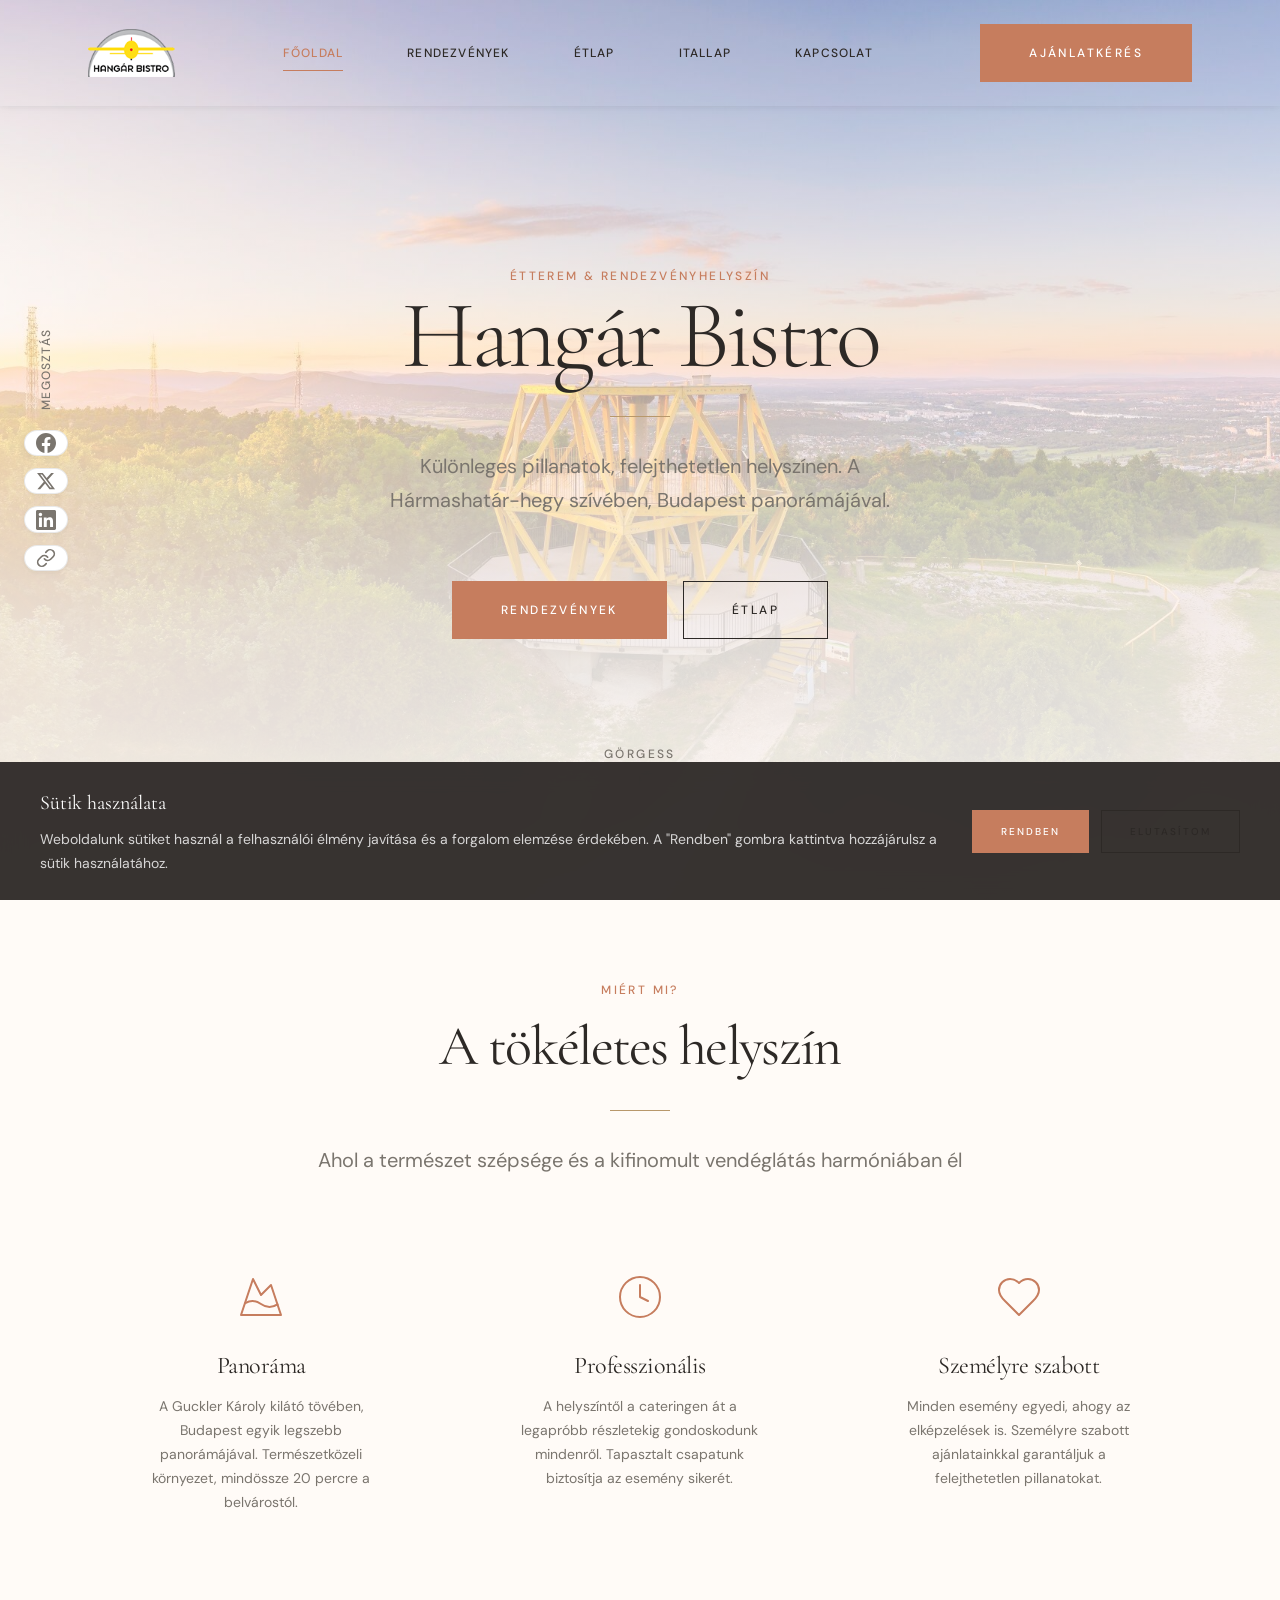
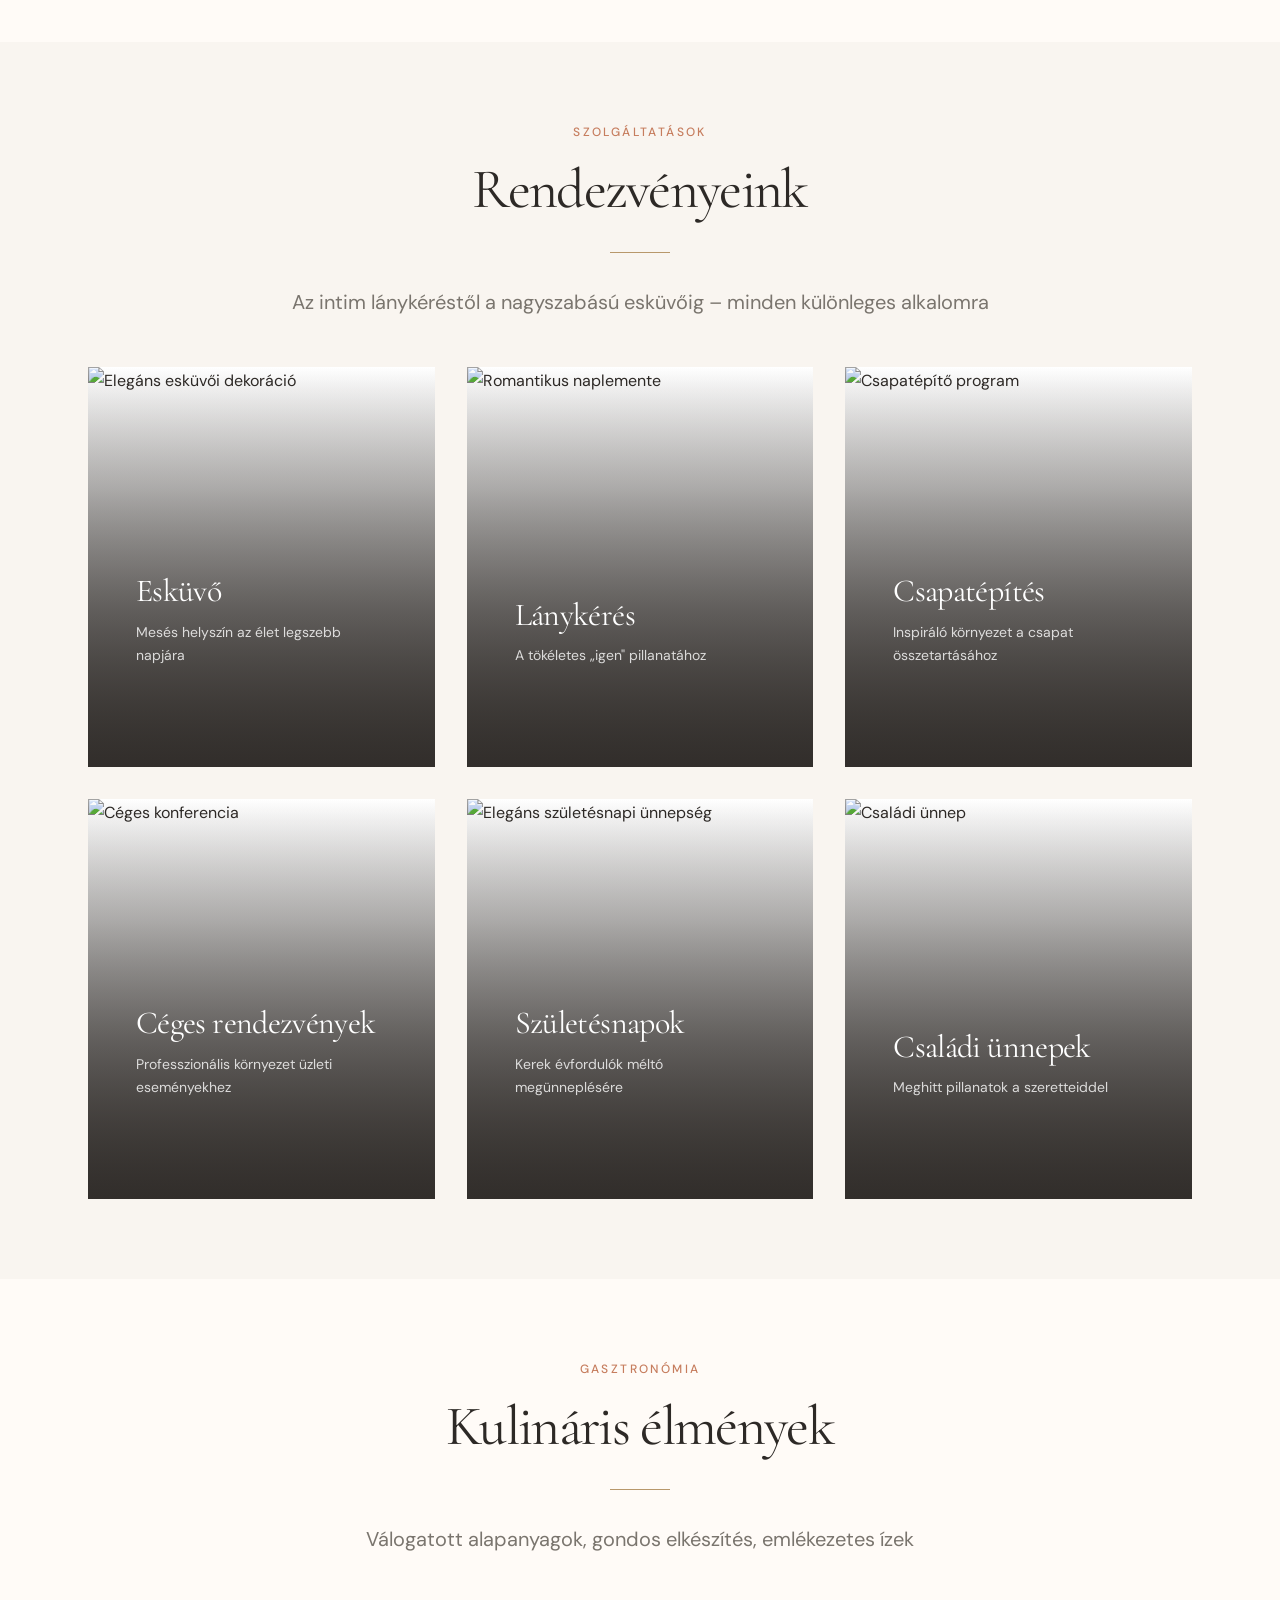
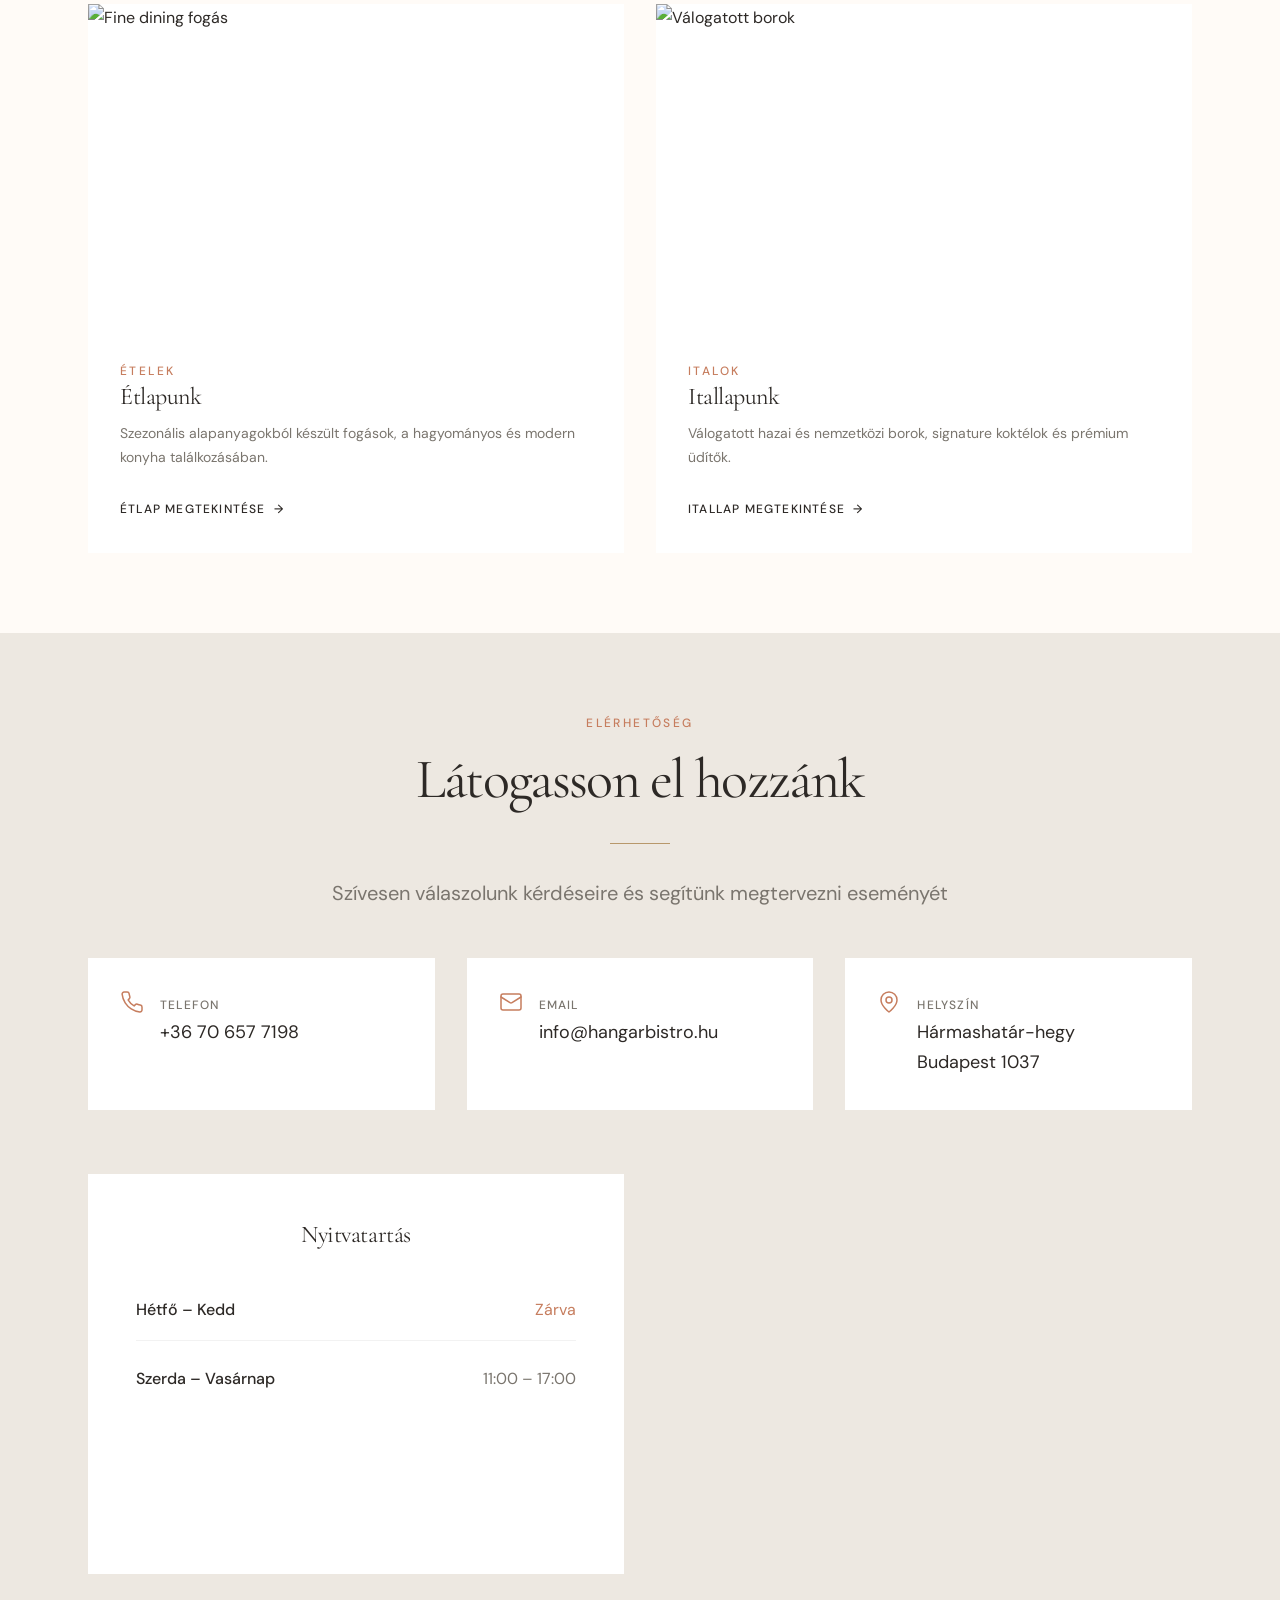
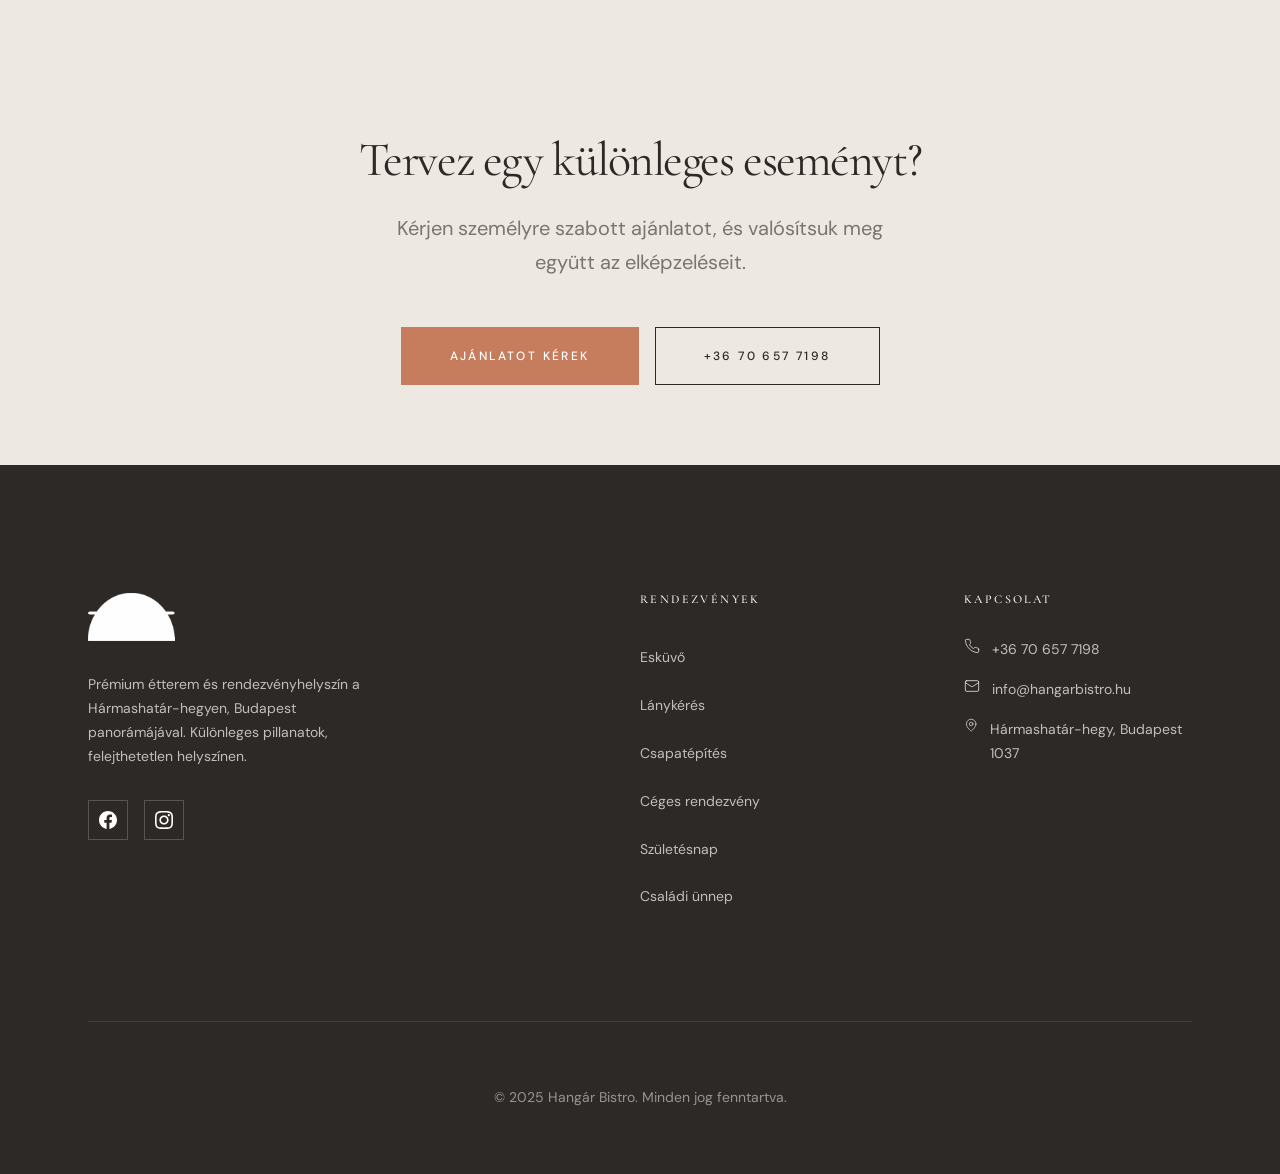
==== commit 43fc9f9d: "." ====
--- a/index.html
+++ b/index.html
@@ -53,8 +53,12 @@
   <meta name="theme-color" content="#FFFBF7">
 
   <!-- Icons -->
-  <link rel="icon" type="image/png" href="assets/images/logo.png">
-  <link rel="apple-touch-icon" href="assets/images/logo.png">
+  <link rel="icon" type="image/svg+xml" href="assets/images/favicon.svg">
+  <link rel="icon" type="image/png" sizes="32x32" href="assets/images/favicon-32x32.png">
+  <link rel="apple-touch-icon" sizes="180x180" href="assets/images/apple-touch-icon.png">
+
+  <!-- PWA Manifest -->
+  <link rel="manifest" href="/manifest.json">
 
   <!-- Fonts - Luxury Minimal Pairing -->
   <link rel="preconnect" href="https://fonts.googleapis.com">
--- a/assets/css/components.css
+++ b/assets/css/components.css
@@ -660,3 +660,195 @@
   background-color: var(--color-gold-muted);
   color: var(--color-gold-dark);
 }
+
+
+/* ========== COOKIE CONSENT BANNER ========== */
+
+.cookie-banner {
+  position: fixed;
+  bottom: 0;
+  left: 0;
+  right: 0;
+  z-index: var(--z-modal);
+  background-color: rgba(45, 41, 38, 0.95);
+  backdrop-filter: blur(12px);
+  -webkit-backdrop-filter: blur(12px);
+  padding: var(--space-5) var(--space-6);
+  transform: translateY(100%);
+  opacity: 0;
+  visibility: hidden;
+  transition: transform 0.4s var(--ease-out),
+              opacity 0.4s var(--ease-out),
+              visibility 0.4s;
+}
+
+.cookie-banner.is-visible {
+  transform: translateY(0);
+  opacity: 1;
+  visibility: visible;
+}
+
+.cookie-banner__content {
+  max-width: var(--container-xl);
+  margin: 0 auto;
+  display: flex;
+  align-items: center;
+  justify-content: space-between;
+  gap: var(--space-6);
+  flex-wrap: wrap;
+}
+
+.cookie-banner__text {
+  flex: 1;
+  min-width: 280px;
+}
+
+.cookie-banner__title {
+  font-family: var(--font-heading);
+  font-size: var(--font-size-lg);
+  color: var(--color-white);
+  margin-bottom: var(--space-2);
+}
+
+.cookie-banner__description {
+  font-size: var(--font-size-sm);
+  color: rgba(255, 255, 255, 0.8);
+  line-height: var(--line-height-relaxed);
+}
+
+.cookie-banner__actions {
+  display: flex;
+  gap: var(--space-3);
+  flex-shrink: 0;
+}
+
+@media (max-width: 640px) {
+  .cookie-banner {
+    padding: var(--space-5) var(--space-4);
+  }
+
+  .cookie-banner__content {
+    flex-direction: column;
+    text-align: center;
+  }
+
+  .cookie-banner__actions {
+    width: 100%;
+    justify-content: center;
+  }
+}
+
+
+/* ========== SOCIAL SHARE BUTTONS ========== */
+
+.share-buttons {
+  position: fixed;
+  left: var(--space-5);
+  top: 50%;
+  transform: translateY(-50%);
+  z-index: var(--z-sticky);
+  display: flex;
+  flex-direction: column;
+  align-items: center;
+  gap: var(--space-3);
+}
+
+.share-buttons__label {
+  font-size: var(--font-size-xs);
+  font-weight: var(--font-weight-medium);
+  letter-spacing: var(--letter-spacing-wider);
+  text-transform: uppercase;
+  color: var(--color-text-muted);
+  writing-mode: vertical-rl;
+  text-orientation: mixed;
+  transform: rotate(180deg);
+  margin-bottom: var(--space-2);
+}
+
+.share-btn {
+  display: flex;
+  align-items: center;
+  justify-content: center;
+  width: 44px;
+  height: 44px;
+  background-color: var(--color-white);
+  border: 1px solid var(--color-border);
+  border-radius: var(--radius-full);
+  color: var(--color-text-muted);
+  cursor: pointer;
+  transition: all var(--transition-base) var(--ease-out);
+  box-shadow: var(--shadow-sm);
+}
+
+.share-btn:hover {
+  transform: scale(1.1);
+  box-shadow: var(--shadow-md);
+}
+
+.share-btn--facebook:hover {
+  background-color: #1877F2;
+  border-color: #1877F2;
+  color: var(--color-white);
+}
+
+.share-btn--twitter:hover {
+  background-color: #000000;
+  border-color: #000000;
+  color: var(--color-white);
+}
+
+.share-btn--linkedin:hover {
+  background-color: #0A66C2;
+  border-color: #0A66C2;
+  color: var(--color-white);
+}
+
+.share-btn--copy:hover {
+  background-color: var(--color-success);
+  border-color: var(--color-success);
+  color: var(--color-white);
+}
+
+.share-btn--copy.is-copied {
+  background-color: var(--color-success);
+  border-color: var(--color-success);
+  color: var(--color-white);
+}
+
+/* Mobile: horizontal at bottom */
+@media (max-width: 768px) {
+  .share-buttons {
+    left: 50%;
+    top: auto;
+    bottom: var(--space-20);
+    transform: translateX(-50%);
+    flex-direction: row;
+    background-color: var(--color-white);
+    padding: var(--space-3) var(--space-4);
+    border-radius: var(--radius-full);
+    box-shadow: var(--shadow-lg);
+  }
+
+  .share-buttons__label {
+    writing-mode: horizontal-tb;
+    transform: none;
+    margin-bottom: 0;
+    margin-right: var(--space-2);
+  }
+
+  .share-btn {
+    width: 40px;
+    height: 40px;
+  }
+}
+
+/* Hide share buttons when cookie banner is visible */
+.cookie-banner.is-visible ~ .share-buttons {
+  bottom: calc(var(--space-20) + 80px);
+}
+
+@media (max-width: 768px) {
+  .cookie-banner.is-visible ~ .share-buttons {
+    bottom: calc(var(--space-20) + 120px);
+  }
+}
